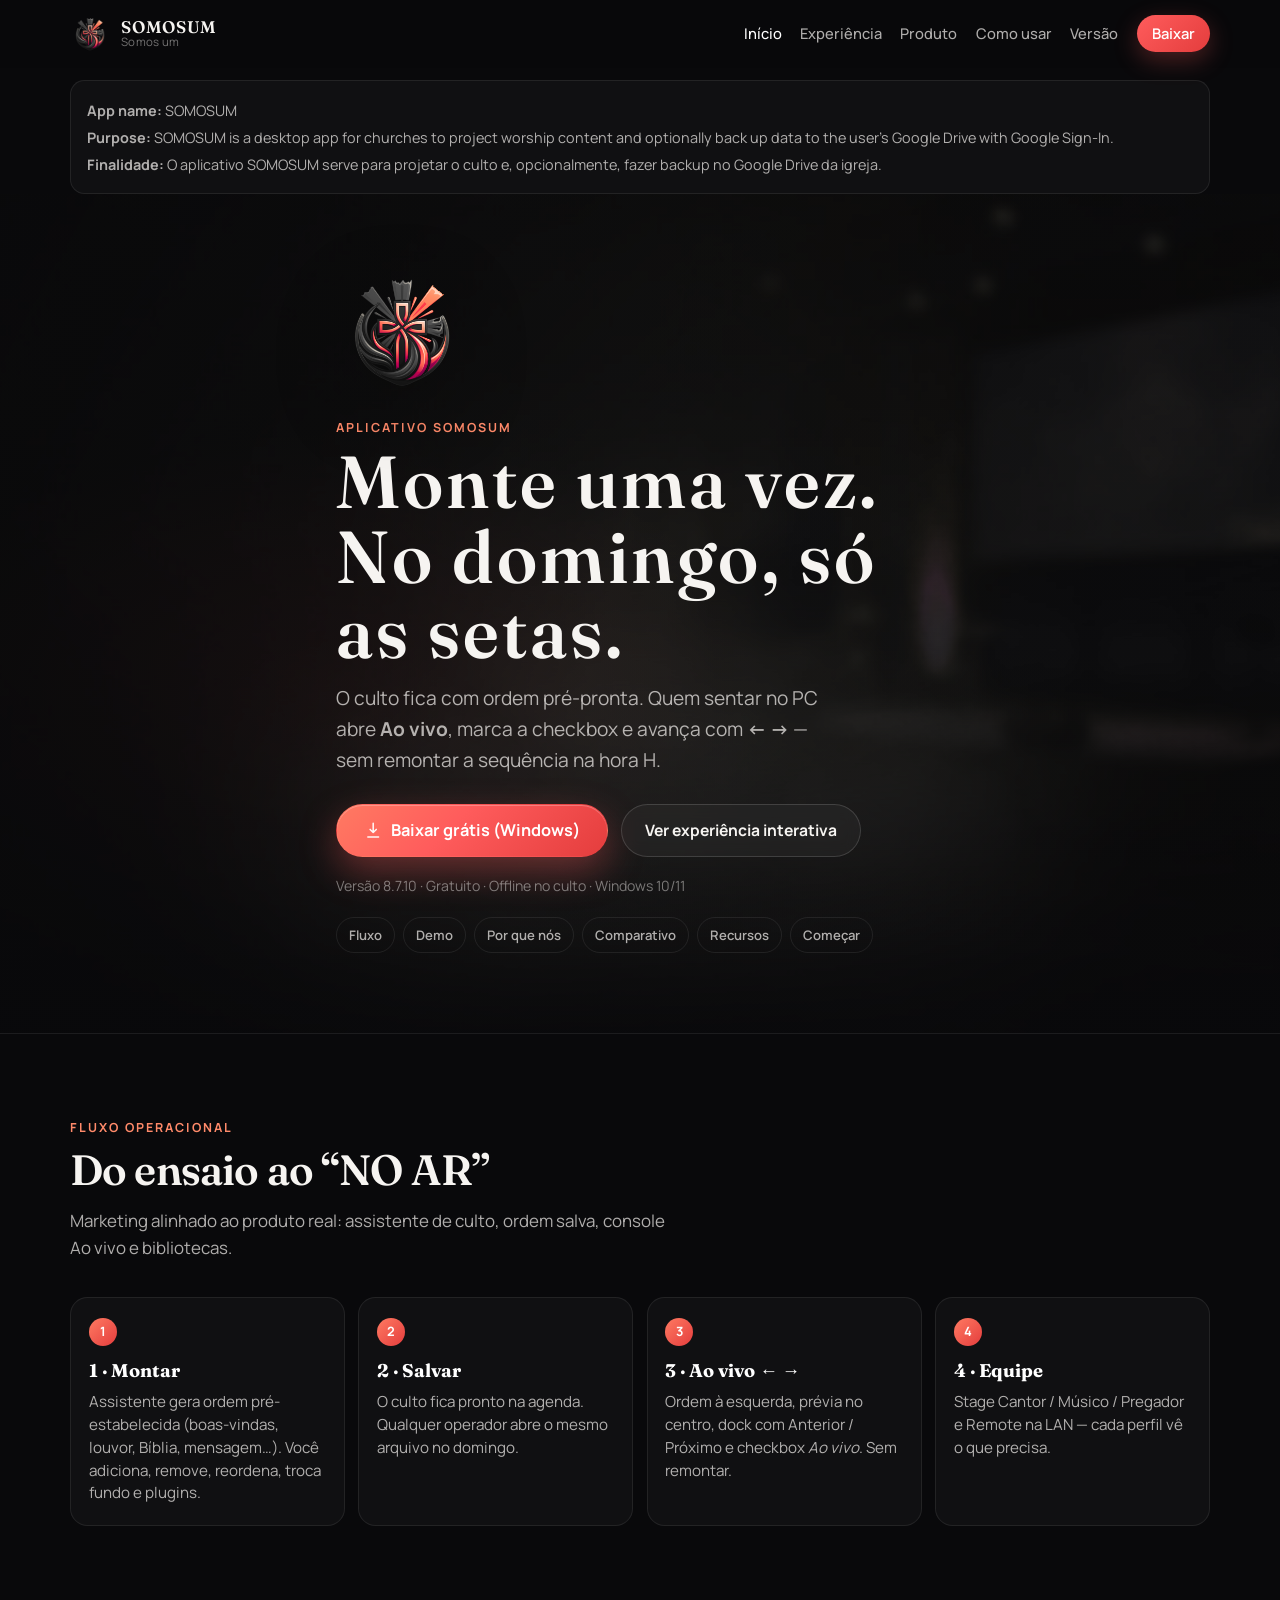
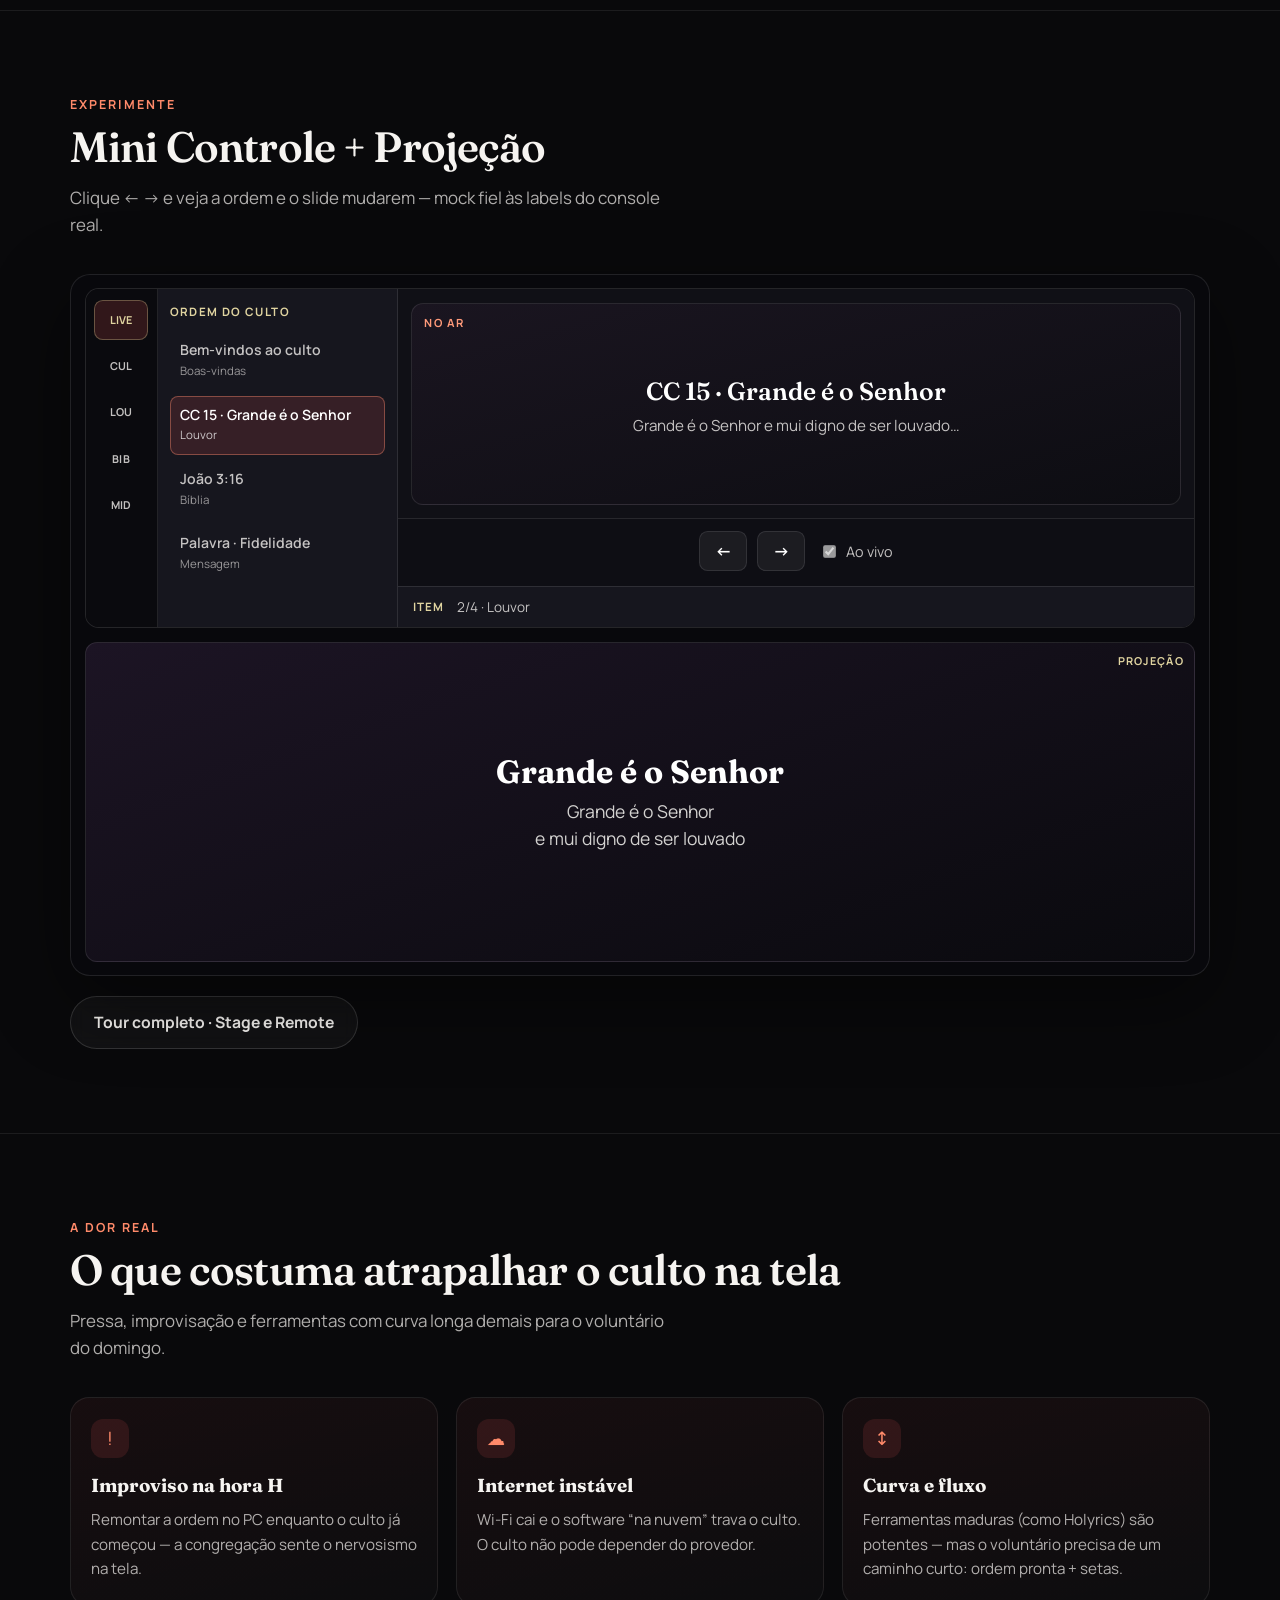
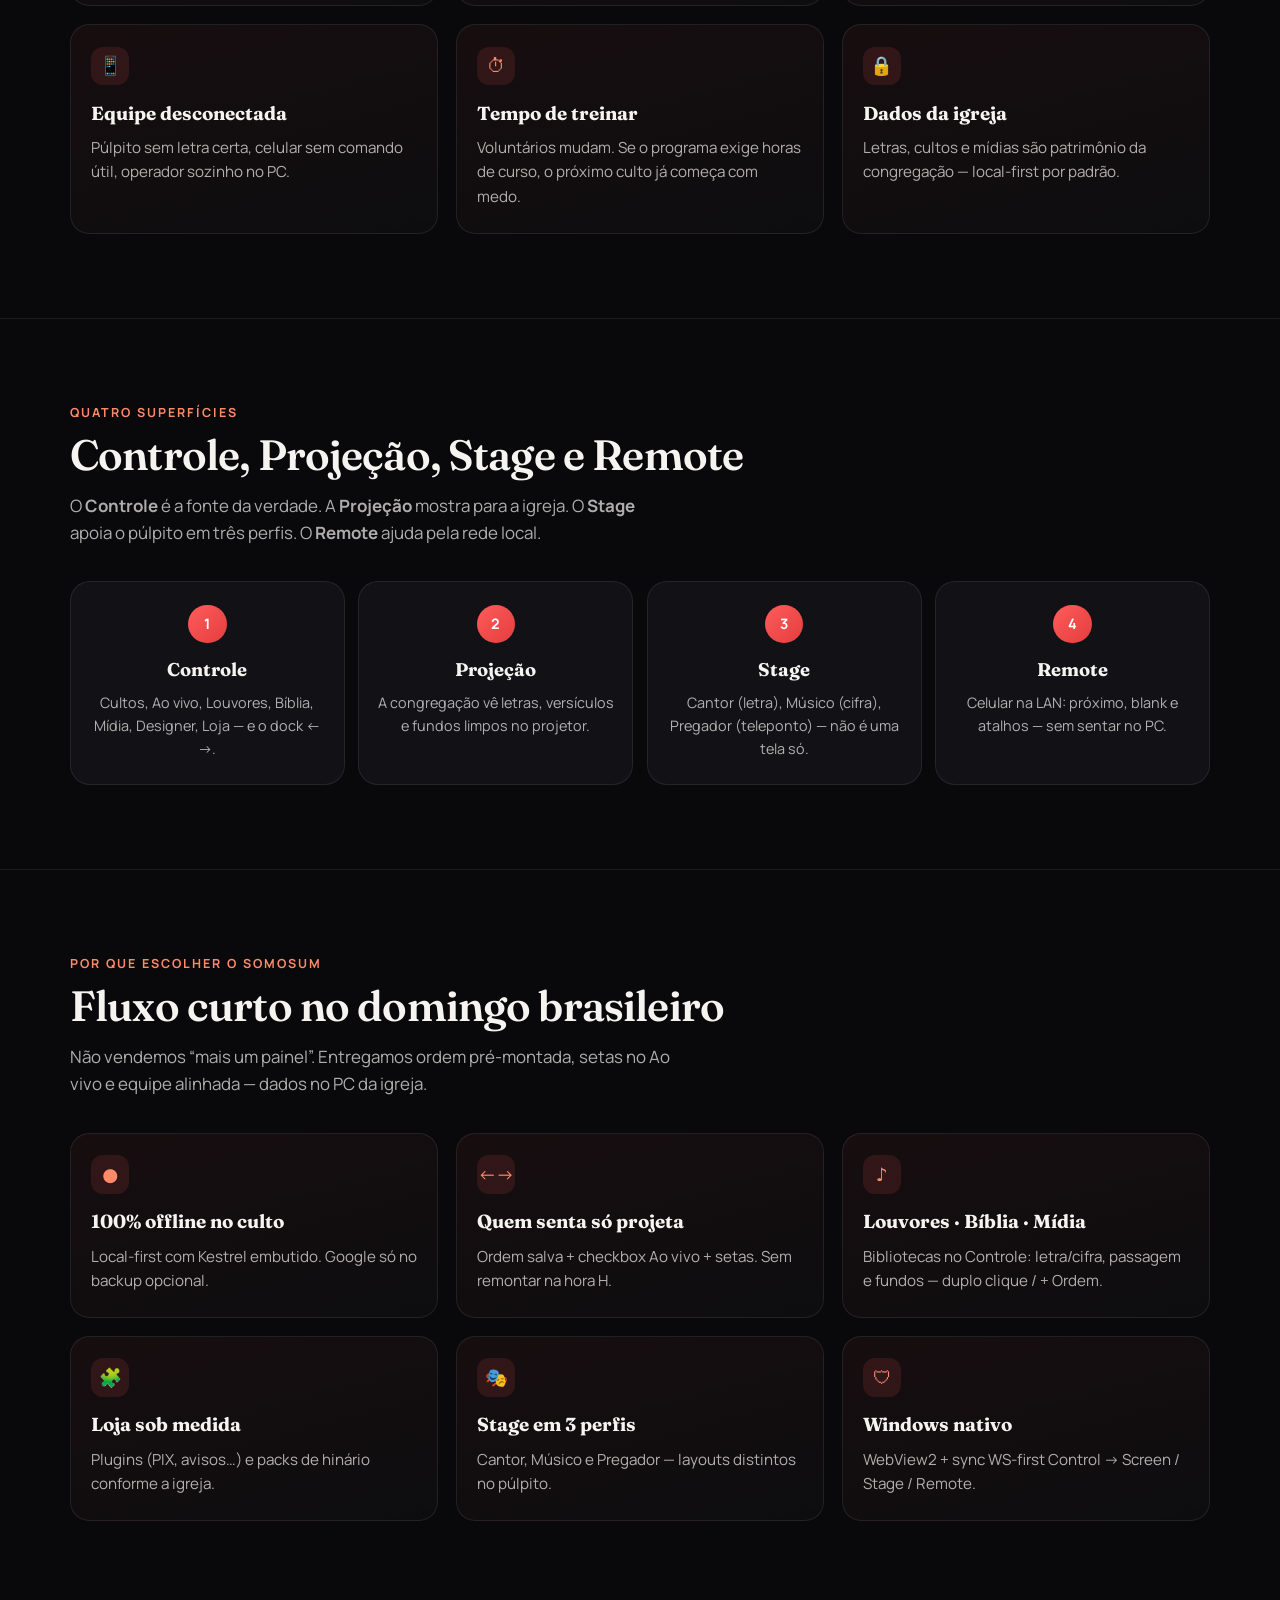
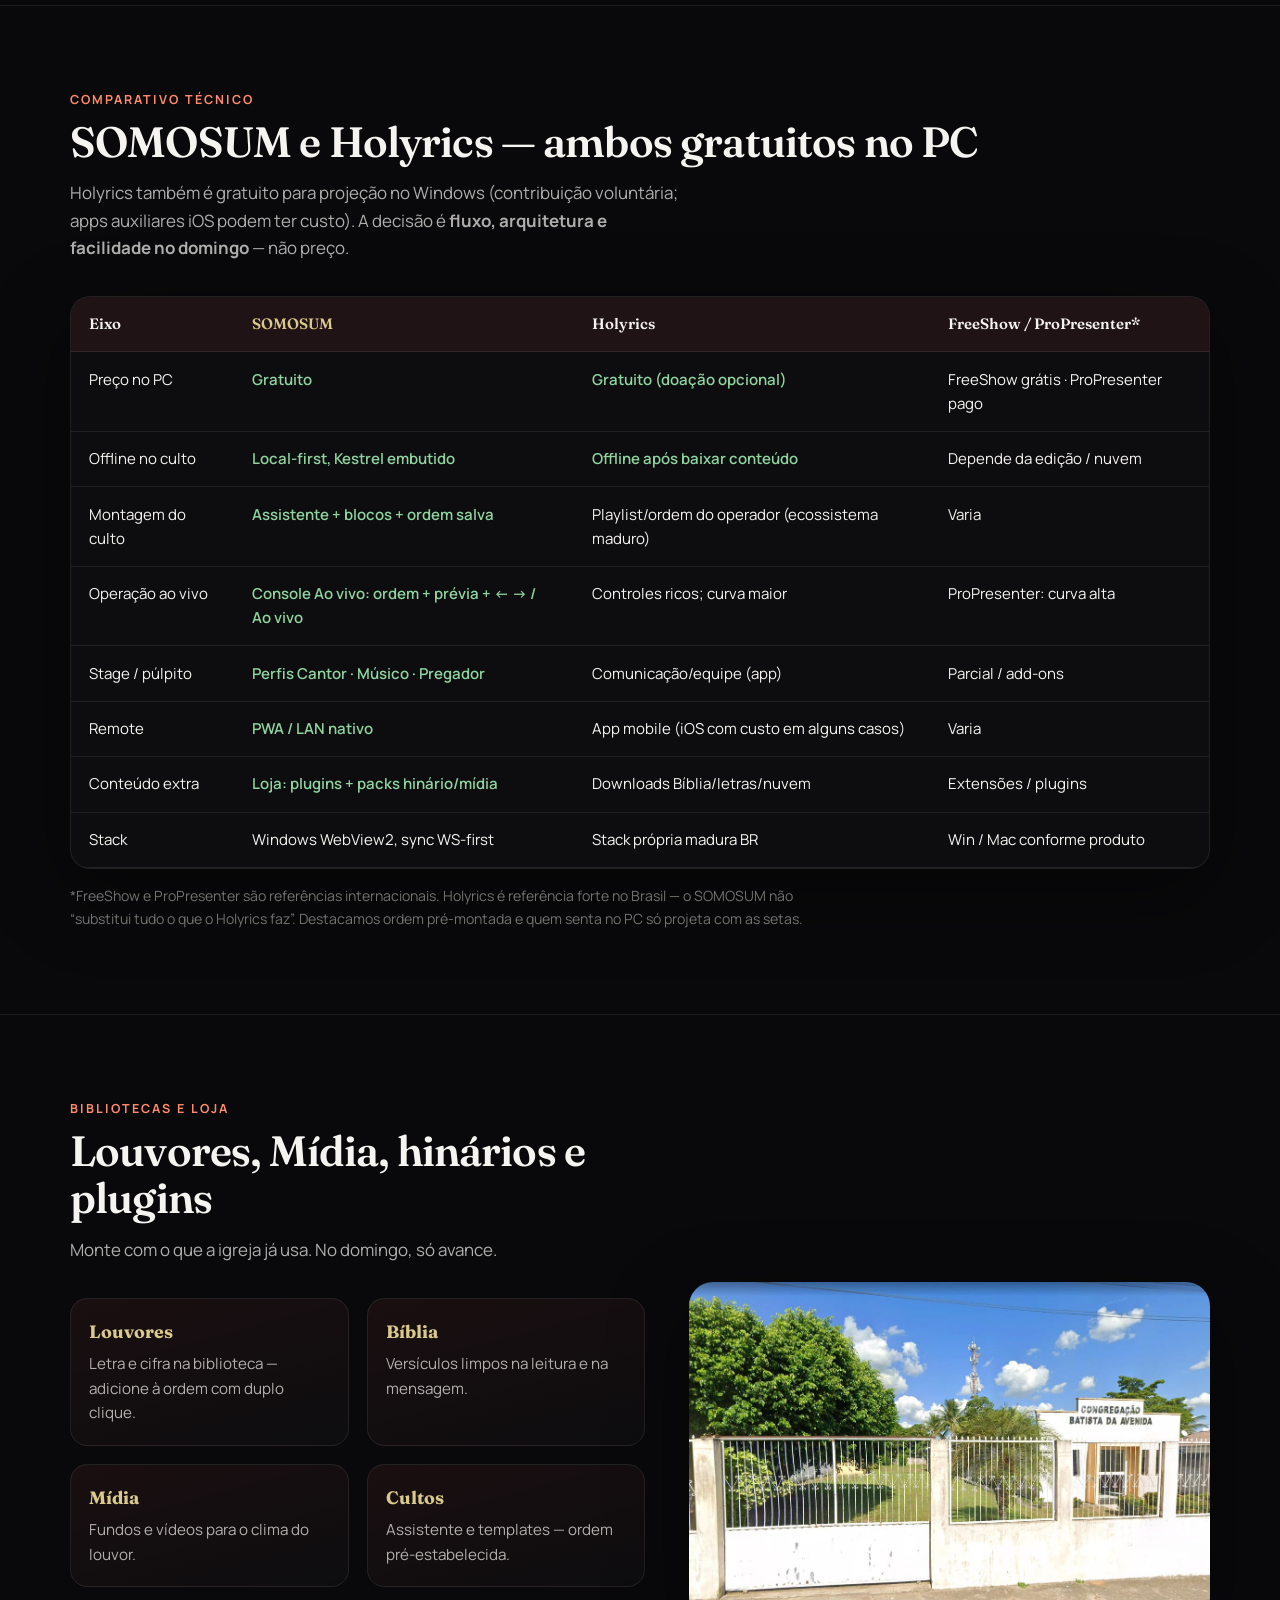
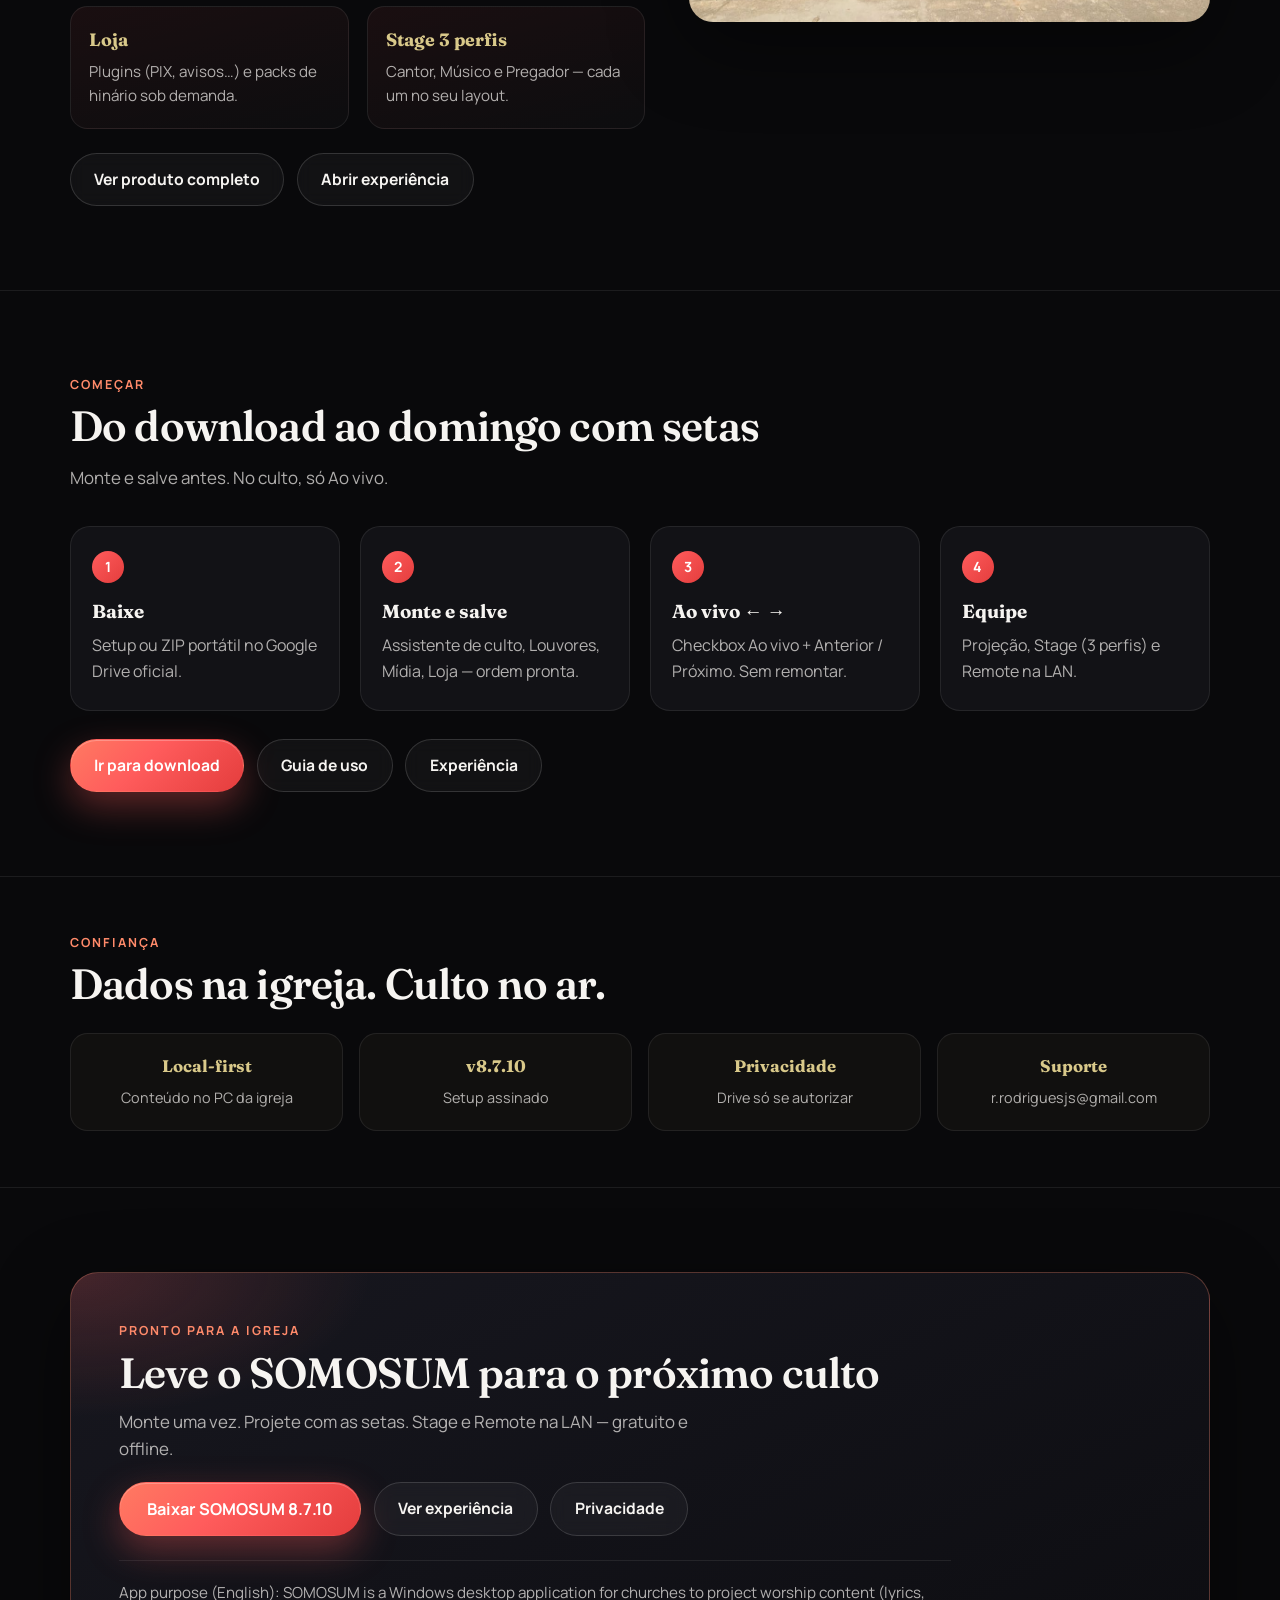
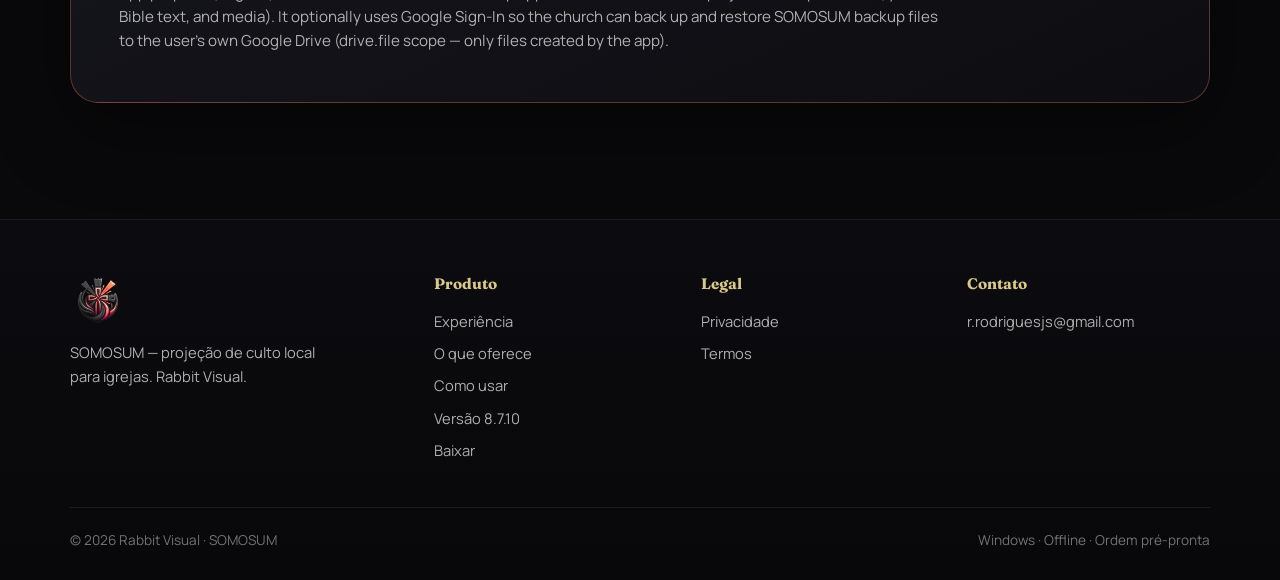
==== index.html @ 3957f5a3 "Corrige demos ilegíveis: layout empilhado e header menos transparente. Controle e Projeção deixam de" ====
<!DOCTYPE html>
<html lang="pt-BR">
<head>
  <meta charset="utf-8">
  <meta name="viewport" content="width=device-width, initial-scale=1">
  <title>SOMOSUM — monte uma vez, projete com as setas</title>
  <meta name="description" content="SOMOSUM: ordem do culto pré-pronta, Ao vivo com ← →, Louvores, Mídia, Loja e Stage Cantor/Músico/Pregador. Gratuito e offline no Windows — comparação justa com Holyrics.">
  <meta name="keywords" content="SOMOSUM, projeção culto, Holyrics, letras igreja, Bíblia projetor, software igreja Windows, Remote culto, Stage púlpito, ordem do culto">
  <meta name="author" content="Rabbit Visual · Reinan Rodrigues">
  <meta name="robots" content="index, follow">
  <meta name="google-site-verification" content="nLejR0vznH-2jq-zF15tfKEdONbFsd5ylkOThsWnRHE">
  <meta name="theme-color" content="#09090b">
  <meta name="application-name" content="SOMOSUM">
  <meta property="og:type" content="website">
  <meta property="og:site_name" content="SOMOSUM">
  <meta property="og:locale" content="pt_BR">
  <meta property="og:title" content="SOMOSUM — monte uma vez, projete com as setas">
  <meta property="og:description" content="Ordem pré-pronta. No domingo, quem sentar no PC só usa ← →. Stage, Remote e Loja — gratuito e offline.">
  <meta property="og:image" content="https://rabbitvisual.github.io/somosum-site/assets/capa-hero.jpg">
  <meta property="og:image:alt" content="SOMOSUM — projeção para cultos">
  <meta property="og:url" content="https://rabbitvisual.github.io/somosum-site/">
  <meta name="twitter:card" content="summary_large_image">
  <meta name="twitter:title" content="SOMOSUM — monte uma vez, projete com as setas">
  <meta name="twitter:description" content="Aplicativo Windows gratuito para igrejas. Ordem salva, Ao vivo com setas, Stage e Remote.">
  <meta name="twitter:image" content="https://rabbitvisual.github.io/somosum-site/assets/capa-hero.jpg">
  <link rel="canonical" href="https://rabbitvisual.github.io/somosum-site/">
  <link rel="icon" href="assets/favicon-64.png" type="image/png" sizes="64x64">
  <link rel="icon" href="assets/SOMOSUM.png" type="image/png">
  <link rel="apple-touch-icon" href="assets/apple-touch-icon.png">
  <link rel="preconnect" href="https://fonts.googleapis.com">
  <link rel="preconnect" href="https://fonts.gstatic.com" crossorigin>
  <link href="https://fonts.googleapis.com/css2?family=Fraunces:opsz,wght@9..144,500;9..144,600&family=Manrope:wght@400;500;600;700&display=swap" rel="stylesheet">
  <link rel="stylesheet" href="assets/site.css">
  <link rel="stylesheet" href="assets/demo.css">
  <script type="application/ld+json">
  {
    "@context": "https://schema.org",
    "@graph": [
      {
        "@type": "Organization",
        "name": "Rabbit Visual",
        "email": "r.rodriguesjs@gmail.com",
        "url": "https://rabbitvisual.github.io/somosum-site/",
        "logo": "https://rabbitvisual.github.io/somosum-site/assets/SOMOSUM.png"
      },
      {
        "@type": "SoftwareApplication",
        "name": "SOMOSUM",
        "applicationCategory": "MultimediaApplication",
        "operatingSystem": "Windows 10, Windows 11",
        "softwareVersion": "8.7.10",
        "offers": {
          "@type": "Offer",
          "price": "0",
          "priceCurrency": "BRL"
        },
        "description": "Aplicativo desktop local para igrejas: ordem de culto pré-pronta, Ao vivo com setas, Stage Cantor/Músico/Pregador e Remote na LAN.",
        "url": "https://rabbitvisual.github.io/somosum-site/",
        "downloadUrl": "https://drive.google.com/file/d/1PQbhJiMR1xn0FpYrkh28dzPiR6v2TEzd/view?usp=sharing",
        "image": "https://rabbitvisual.github.io/somosum-site/assets/SOMOSUM.png",
        "author": { "@type": "Person", "name": "Reinan Rodrigues" }
      }
    ]
  }
  </script>
</head>
<body>
  <header class="site-header">
    <div class="wrap">
      <a class="brand" href="index.html" aria-current="page">
        <img src="assets/logo-nav.png" width="40" height="40" alt="SOMOSUM">
        <span class="brand-text">
          <strong>SOMOSUM</strong>
          <small>Somos um</small>
        </span>
      </a>
      <button class="nav-toggle" type="button" aria-label="Abrir menu" aria-expanded="false">
        <span></span><span></span><span></span>
      </button>
      <nav class="nav" aria-label="Principal">
        <a href="index.html" aria-current="page">Início</a>
        <a href="experiencia.html">Experiência</a>
        <a href="produto.html">Produto</a>
        <a href="como-usar.html">Como usar</a>
        <a href="versao.html">Versão</a>
        <a href="download.html" class="nav-cta">Baixar</a>
      </nav>
    </div>
  </header>

  <main>
    <section class="sr-purpose" aria-label="Identidade do aplicativo SOMOSUM">
      <p><strong>App name:</strong> SOMOSUM</p>
      <p><strong>Purpose:</strong> SOMOSUM is a desktop app for churches to project worship content and optionally back up data to the user’s Google Drive with Google Sign-In.</p>
      <p><strong>Finalidade:</strong> O aplicativo SOMOSUM serve para projetar o culto e, opcionalmente, fazer backup no Google Drive da igreja.</p>
    </section>

    <section class="hero" aria-labelledby="hero-title">
      <div class="hero-bg" aria-hidden="true">
        <img src="assets/capa-hero.jpg" alt="" width="1408" height="768" fetchpriority="high">
      </div>
      <div class="wrap hero-inner">
        <img class="hero-logo" src="assets/SOMOSUM.png" width="132" height="132" alt="Logo do aplicativo SOMOSUM">
        <p class="app-name-label">Aplicativo SOMOSUM</p>
        <h1 id="hero-title">Monte uma vez. No domingo, só as setas.</h1>
        <p class="lede">O culto fica com ordem pré-pronta. Quem sentar no PC abre <strong>Ao vivo</strong>, marca a checkbox e avança com <strong>← →</strong> — sem remontar a sequência na hora H.</p>
        <div class="cta-row">
          <a class="btn btn-primary btn-soft" href="download.html">
            <svg class="btn-icon" viewBox="0 0 24 24" fill="none" aria-hidden="true"><path d="M12 3v12m0 0 4-4m-4 4-4-4M5 21h14" stroke="currentColor" stroke-width="2" stroke-linecap="round" stroke-linejoin="round"/></svg>
            Baixar grátis (Windows)
          </a>
          <a class="btn btn-secondary" href="experiencia.html">Ver experiência interativa</a>
        </div>
        <p class="hero-note">Versão 8.7.10 · Gratuito · Offline no culto · Windows 10/11</p>
        <div class="anchor-nav" aria-label="Seções desta página">
          <a href="#fluxo">Fluxo</a>
          <a href="#demo">Demo</a>
          <a href="#porque">Por que nós</a>
          <a href="#comparativo">Comparativo</a>
          <a href="#recursos">Recursos</a>
          <a href="#passos">Começar</a>
        </div>
      </div>
    </section>

    <section class="section" id="fluxo" aria-labelledby="fluxo-title">
      <div class="wrap">
        <p class="kicker reveal">Fluxo operacional</p>
        <h2 id="fluxo-title" class="reveal">Do ensaio ao “NO AR”</h2>
        <p class="lead reveal">Marketing alinhado ao produto real: assistente de culto, ordem salva, console Ao vivo e bibliotecas.</p>
        <div class="flow-ops reveal" style="margin-top:1.5rem">
          <article>
            <h3>1 · Montar</h3>
            <p>Assistente gera ordem pré-estabelecida (boas-vindas, louvor, Bíblia, mensagem…). Você adiciona, remove, reordena, troca fundo e plugins.</p>
          </article>
          <article>
            <h3>2 · Salvar</h3>
            <p>O culto fica pronto na agenda. Qualquer operador abre o mesmo arquivo no domingo.</p>
          </article>
          <article>
            <h3>3 · Ao vivo ← →</h3>
            <p>Ordem à esquerda, prévia no centro, dock com Anterior / Próximo e checkbox <em>Ao vivo</em>. Sem remontar.</p>
          </article>
          <article>
            <h3>4 · Equipe</h3>
            <p>Stage Cantor / Músico / Pregador e Remote na LAN — cada perfil vê o que precisa.</p>
          </article>
        </div>
      </div>
    </section>

    <section class="section" id="demo" aria-labelledby="demo-title">
      <div class="wrap">
        <p class="kicker reveal">Experimente</p>
        <h2 id="demo-title" class="reveal">Mini Controle + Projeção</h2>
        <p class="lead reveal">Clique ← → e veja a ordem e o slide mudarem — mock fiel às labels do console real.</p>
        <div class="demo-shell demo-dual reveal" data-demo-root style="margin-top:1.25rem">
          <div class="demo-control">
            <aside class="demo-side" aria-hidden="true">
              <span class="is-on">LIVE</span>
              <span>CUL</span>
              <span>LOU</span>
              <span>BIB</span>
              <span>MID</span>
            </aside>
            <div class="demo-order">
              <h4>Ordem do culto</h4>
              <div data-demo-order></div>
            </div>
            <div class="demo-center">
              <div class="demo-preview">
                <span class="on-air">NO AR</span>
                <h3 data-demo-preview-title></h3>
                <p data-demo-preview-body></p>
              </div>
              <div class="demo-dock">
                <button type="button" data-demo-prev title="Anterior">←</button>
                <button type="button" data-demo-next title="Próximo">→</button>
                <label><input type="checkbox" checked disabled> Ao vivo</label>
              </div>
              <div class="demo-meta-bar">
                <strong>Item</strong>
                <span data-demo-meta></span>
              </div>
            </div>
          </div>
          <div class="demo-screen" aria-label="Projeção">
            <span class="label">Projeção</span>
            <h3 data-demo-screen-title></h3>
            <p data-demo-screen-body></p>
          </div>
        </div>
        <div class="cta-row" style="margin-top:1.25rem">
          <a class="btn btn-secondary" href="experiencia.html">Tour completo · Stage e Remote</a>
        </div>
      </div>
    </section>

    <section class="section" id="dor" aria-labelledby="dor-title">
      <div class="wrap">
        <p class="kicker reveal">A dor real</p>
        <h2 id="dor-title" class="reveal">O que costuma atrapalhar o culto na tela</h2>
        <p class="lead reveal">Pressa, improvisação e ferramentas com curva longa demais para o voluntário do domingo.</p>
        <ul class="pain-grid">
          <li class="pain-card reveal">
            <span class="ico" aria-hidden="true">!</span>
            <h3>Improviso na hora H</h3>
            <p>Remontar a ordem no PC enquanto o culto já começou — a congregação sente o nervosismo na tela.</p>
          </li>
          <li class="pain-card reveal">
            <span class="ico" aria-hidden="true">☁</span>
            <h3>Internet instável</h3>
            <p>Wi‑Fi cai e o software “na nuvem” trava o culto. O culto não pode depender do provedor.</p>
          </li>
          <li class="pain-card reveal">
            <span class="ico" aria-hidden="true">↕</span>
            <h3>Curva e fluxo</h3>
            <p>Ferramentas maduras (como Holyrics) são potentes — mas o voluntário precisa de um caminho curto: ordem pronta + setas.</p>
          </li>
          <li class="pain-card reveal">
            <span class="ico" aria-hidden="true">📱</span>
            <h3>Equipe desconectada</h3>
            <p>Púlpito sem letra certa, celular sem comando útil, operador sozinho no PC.</p>
          </li>
          <li class="pain-card reveal">
            <span class="ico" aria-hidden="true">⏱</span>
            <h3>Tempo de treinar</h3>
            <p>Voluntários mudam. Se o programa exige horas de curso, o próximo culto já começa com medo.</p>
          </li>
          <li class="pain-card reveal">
            <span class="ico" aria-hidden="true">🔒</span>
            <h3>Dados da igreja</h3>
            <p>Letras, cultos e mídias são patrimônio da congregação — local-first por padrão.</p>
          </li>
        </ul>
      </div>
    </section>

    <section class="section" id="solucao" aria-labelledby="solucao-title">
      <div class="wrap">
        <p class="kicker reveal">Quatro superfícies</p>
        <h2 id="solucao-title" class="reveal">Controle, Projeção, Stage e Remote</h2>
        <p class="lead reveal">O <strong>Controle</strong> é a fonte da verdade. A <strong>Projeção</strong> mostra para a igreja. O <strong>Stage</strong> apoia o púlpito em três perfis. O <strong>Remote</strong> ajuda pela rede local.</p>
        <div class="flow">
          <article class="flow-card reveal">
            <span class="mark">1</span>
            <h3>Controle</h3>
            <p>Cultos, Ao vivo, Louvores, Bíblia, Mídia, Designer, Loja — e o dock ← →.</p>
          </article>
          <article class="flow-card reveal">
            <span class="mark">2</span>
            <h3>Projeção</h3>
            <p>A congregação vê letras, versículos e fundos limpos no projetor.</p>
          </article>
          <article class="flow-card reveal">
            <span class="mark">3</span>
            <h3>Stage</h3>
            <p>Cantor (letra), Músico (cifra), Pregador (teleponto) — não é uma tela só.</p>
          </article>
          <article class="flow-card reveal">
            <span class="mark">4</span>
            <h3>Remote</h3>
            <p>Celular na LAN: próximo, blank e atalhos — sem sentar no PC.</p>
          </article>
        </div>
      </div>
    </section>

    <section class="section" id="porque" aria-labelledby="porque-title">
      <div class="wrap">
        <p class="kicker reveal">Por que escolher o SOMOSUM</p>
        <h2 id="porque-title" class="reveal">Fluxo curto no domingo brasileiro</h2>
        <p class="lead reveal">Não vendemos “mais um painel”. Entregamos ordem pré-montada, setas no Ao vivo e equipe alinhada — dados no PC da igreja.</p>
        <ul class="why-grid">
          <li class="why-card reveal">
            <span class="ico" aria-hidden="true">●</span>
            <h3>100% offline no culto</h3>
            <p>Local-first com Kestrel embutido. Google só no backup opcional.</p>
          </li>
          <li class="why-card reveal">
            <span class="ico" aria-hidden="true">←→</span>
            <h3>Quem senta só projeta</h3>
            <p>Ordem salva + checkbox Ao vivo + setas. Sem remontar na hora H.</p>
          </li>
          <li class="why-card reveal">
            <span class="ico" aria-hidden="true">♪</span>
            <h3>Louvores · Bíblia · Mídia</h3>
            <p>Bibliotecas no Controle: letra/cifra, passagem e fundos — duplo clique / + Ordem.</p>
          </li>
          <li class="why-card reveal">
            <span class="ico" aria-hidden="true">🧩</span>
            <h3>Loja sob medida</h3>
            <p>Plugins (PIX, avisos…) e packs de hinário conforme a igreja.</p>
          </li>
          <li class="why-card reveal">
            <span class="ico" aria-hidden="true">🎭</span>
            <h3>Stage em 3 perfis</h3>
            <p>Cantor, Músico e Pregador — layouts distintos no púlpito.</p>
          </li>
          <li class="why-card reveal">
            <span class="ico" aria-hidden="true">🛡</span>
            <h3>Windows nativo</h3>
            <p>WebView2 + sync WS-first Control → Screen / Stage / Remote.</p>
          </li>
        </ul>
      </div>
    </section>

    <section class="section" id="comparativo" aria-labelledby="comp-title">
      <div class="wrap">
        <p class="kicker reveal">Comparativo técnico</p>
        <h2 id="comp-title" class="reveal">SOMOSUM e Holyrics — ambos gratuitos no PC</h2>
        <p class="lead reveal">Holyrics também é gratuito para projeção no Windows (contribuição voluntária; apps auxiliares iOS podem ter custo). A decisão é <strong>fluxo, arquitetura e facilidade no domingo</strong> — não preço.</p>
        <div class="compare-wrap reveal">
          <table class="compare-table">
            <thead>
              <tr>
                <th>Eixo</th>
                <th class="col-us">SOMOSUM</th>
                <th>Holyrics</th>
                <th>FreeShow / ProPresenter*</th>
              </tr>
            </thead>
            <tbody>
              <tr>
                <td>Preço no PC</td>
                <td class="yes">Gratuito</td>
                <td class="yes">Gratuito (doação opcional)</td>
                <td>FreeShow grátis · ProPresenter pago</td>
              </tr>
              <tr>
                <td>Offline no culto</td>
                <td class="yes">Local-first, Kestrel embutido</td>
                <td class="yes">Offline após baixar conteúdo</td>
                <td>Depende da edição / nuvem</td>
              </tr>
              <tr>
                <td>Montagem do culto</td>
                <td class="yes">Assistente + blocos + ordem salva</td>
                <td>Playlist/ordem do operador (ecossistema maduro)</td>
                <td>Varia</td>
              </tr>
              <tr>
                <td>Operação ao vivo</td>
                <td class="yes">Console Ao vivo: ordem + prévia + ← → / Ao vivo</td>
                <td>Controles ricos; curva maior</td>
                <td>ProPresenter: curva alta</td>
              </tr>
              <tr>
                <td>Stage / púlpito</td>
                <td class="yes">Perfis Cantor · Músico · Pregador</td>
                <td>Comunicação/equipe (app)</td>
                <td>Parcial / add-ons</td>
              </tr>
              <tr>
                <td>Remote</td>
                <td class="yes">PWA / LAN nativo</td>
                <td>App mobile (iOS com custo em alguns casos)</td>
                <td>Varia</td>
              </tr>
              <tr>
                <td>Conteúdo extra</td>
                <td class="yes">Loja: plugins + packs hinário/mídia</td>
                <td>Downloads Bíblia/letras/nuvem</td>
                <td>Extensões / plugins</td>
              </tr>
              <tr>
                <td>Stack</td>
                <td>Windows WebView2, sync WS-first</td>
                <td>Stack própria madura BR</td>
                <td>Win / Mac conforme produto</td>
              </tr>
            </tbody>
          </table>
        </div>
        <p class="compare-note reveal">*FreeShow e ProPresenter são referências internacionais. Holyrics é referência forte no Brasil — o SOMOSUM não “substitui tudo o que o Holyrics faz”. Destacamos ordem pré-montada e quem senta no PC só projeta com as setas.</p>
      </div>
    </section>

    <section class="section" id="recursos" aria-labelledby="rec-title">
      <div class="wrap">
        <div class="split">
          <div>
            <p class="kicker reveal">Bibliotecas e Loja</p>
            <h2 id="rec-title" class="reveal">Louvores, Mídia, hinários e plugins</h2>
            <p class="lead reveal">Monte com o que a igreja já usa. No domingo, só avance.</p>
            <ul class="offer-grid">
              <li class="reveal"><strong>Louvores</strong><p>Letra e cifra na biblioteca — adicione à ordem com duplo clique.</p></li>
              <li class="reveal"><strong>Bíblia</strong><p>Versículos limpos na leitura e na mensagem.</p></li>
              <li class="reveal"><strong>Mídia</strong><p>Fundos e vídeos para o clima do louvor.</p></li>
              <li class="reveal"><strong>Cultos</strong><p>Assistente e templates — ordem pré-estabelecida.</p></li>
              <li class="reveal"><strong>Loja</strong><p>Plugins (PIX, avisos…) e packs de hinário sob demanda.</p></li>
              <li class="reveal"><strong>Stage 3 perfis</strong><p>Cantor, Músico e Pregador — cada um no seu layout.</p></li>
            </ul>
            <div class="cta-row" style="margin-top:1.5rem">
              <a class="btn btn-secondary" href="produto.html">Ver produto completo</a>
              <a class="btn btn-secondary" href="experiencia.html">Abrir experiência</a>
            </div>
          </div>
          <div class="split-media reveal">
            <img src="assets/ambiente-igreja.jpg" width="900" height="600" alt="Ambiente de culto com projeção" loading="lazy">
          </div>
        </div>
      </div>
    </section>

    <section class="section" id="passos" aria-labelledby="passos-title">
      <div class="wrap">
        <p class="kicker reveal">Começar</p>
        <h2 id="passos-title" class="reveal">Do download ao domingo com setas</h2>
        <p class="lead reveal">Monte e salve antes. No culto, só Ao vivo.</p>
        <div class="steps steps-4">
          <article class="step reveal">
            <h3>Baixe</h3>
            <p>Setup ou ZIP portátil no Google Drive oficial.</p>
          </article>
          <article class="step reveal">
            <h3>Monte e salve</h3>
            <p>Assistente de culto, Louvores, Mídia, Loja — ordem pronta.</p>
          </article>
          <article class="step reveal">
            <h3>Ao vivo ← →</h3>
            <p>Checkbox Ao vivo + Anterior / Próximo. Sem remontar.</p>
          </article>
          <article class="step reveal">
            <h3>Equipe</h3>
            <p>Projeção, Stage (3 perfis) e Remote na LAN.</p>
          </article>
        </div>
        <div class="cta-row" style="margin-top:1.75rem">
          <a class="btn btn-primary" href="download.html">Ir para download</a>
          <a class="btn btn-secondary" href="como-usar.html">Guia de uso</a>
          <a class="btn btn-secondary" href="experiencia.html">Experiência</a>
        </div>
      </div>
    </section>

    <section class="section section-tight" aria-labelledby="trust-title">
      <div class="wrap">
        <p class="kicker reveal">Confiança</p>
        <h2 id="trust-title" class="reveal">Dados na igreja. Culto no ar.</h2>
        <div class="trust-bar" style="margin-top:1.5rem">
          <div class="trust-item reveal"><strong>Local-first</strong><span>Conteúdo no PC da igreja</span></div>
          <div class="trust-item reveal"><strong>v8.7.10</strong><span>Setup assinado</span></div>
          <div class="trust-item reveal"><strong>Privacidade</strong><span>Drive só se autorizar</span></div>
          <div class="trust-item reveal"><strong>Suporte</strong><span>r.rodriguesjs@gmail.com</span></div>
        </div>
      </div>
    </section>

    <section class="section" id="finalidade" aria-labelledby="cta-title">
      <div class="wrap">
        <div class="cta-band reveal">
          <p class="kicker">Pronto para a igreja</p>
          <h2 id="cta-title">Leve o SOMOSUM para o próximo culto</h2>
          <p class="lead" style="margin-bottom:1.25rem">Monte uma vez. Projete com as setas. Stage e Remote na LAN — gratuito e offline.</p>
          <div class="cta-row">
            <a class="btn btn-primary btn-soft" href="download.html">Baixar SOMOSUM 8.7.10</a>
            <a class="btn btn-secondary" href="experiencia.html">Ver experiência</a>
            <a class="btn btn-secondary" href="privacidade.html">Privacidade</a>
          </div>
          <p class="purpose-en">App purpose (English): SOMOSUM is a Windows desktop application for churches to project worship content (lyrics, Bible text, and media). It optionally uses Google Sign-In so the church can back up and restore SOMOSUM backup files to the user’s own Google Drive (drive.file scope — only files created by the app).</p>
        </div>
      </div>
    </section>
  </main>

  <footer class="site-footer">
    <div class="wrap">
      <div class="footer-grid">
        <div class="footer-brand">
          <img src="assets/logo-nav.png" width="56" height="56" alt="SOMOSUM">
          <p>SOMOSUM — projeção de culto local para igrejas. Rabbit Visual.</p>
        </div>
        <div class="footer-col">
          <h3>Produto</h3>
          <a href="experiencia.html">Experiência</a>
          <a href="produto.html">O que oferece</a>
          <a href="como-usar.html">Como usar</a>
          <a href="versao.html">Versão 8.7.10</a>
          <a href="download.html">Baixar</a>
        </div>
        <div class="footer-col">
          <h3>Legal</h3>
          <a href="privacidade.html">Privacidade</a>
          <a href="termos.html">Termos</a>
        </div>
        <div class="footer-col">
          <h3>Contato</h3>
          <a href="mailto:r.rodriguesjs@gmail.com">r.rodriguesjs@gmail.com</a>
        </div>
      </div>
      <div class="footer-bottom">
        <span>© 2026 Rabbit Visual · SOMOSUM</span>
        <span>Windows · Offline · Ordem pré-pronta</span>
      </div>
    </div>
  </footer>
  <script src="assets/site.js" defer></script>
  <script src="assets/demo.js" defer></script>
</body>
</html>
---- assets/site.css ----
:root {
  --bg: #09090b;
  --bg-elev: #121216;
  --bg-soft: #1a1a20;
  --paper: #f6f4f1;
  --muted: rgba(246, 244, 241, 0.7);
  --faint: rgba(246, 244, 241, 0.45);
  --coral: #ff5c5c;
  --coral-2: #ff8a6a;
  --coral-deep: #e43d3d;
  --gold: #d9c98a;
  --line: rgba(255, 255, 255, 0.08);
  --line-strong: rgba(255, 140, 110, 0.35);
  --shadow: 0 24px 80px rgba(0, 0, 0, 0.45);
  --font-display: "Fraunces", Georgia, serif;
  --font-body: "Manrope", system-ui, sans-serif;
  --max: 1140px;
  --header-h: 4.25rem;
  --ease: cubic-bezier(0.22, 1, 0.36, 1);
}

*,
*::before,
*::after {
  box-sizing: border-box;
}

html {
  scroll-behavior: smooth;
}

body {
  margin: 0;
  min-height: 100vh;
  color: var(--paper);
  font-family: var(--font-body);
  background:
    radial-gradient(900px 500px at 8% -5%, rgba(255, 92, 92, 0.14), transparent 55%),
    radial-gradient(700px 420px at 92% 8%, rgba(217, 201, 138, 0.08), transparent 50%),
    var(--bg);
  line-height: 1.6;
  -webkit-font-smoothing: antialiased;
}

img {
  max-width: 100%;
  height: auto;
  display: block;
}

a {
  color: var(--coral-2);
  text-underline-offset: 0.18em;
}

a:hover {
  color: #fff;
}

.wrap {
  width: min(var(--max), calc(100% - 2rem));
  margin-inline: auto;
}

/* —— Header —— */
.site-header {
  position: sticky;
  top: 0;
  z-index: 50;
  height: var(--header-h);
  display: flex;
  align-items: center;
  border-bottom: 1px solid transparent;
  background: rgba(9, 9, 11, 0.92);
  backdrop-filter: blur(12px) saturate(1.1);
  transition: border-color 0.3s var(--ease), background 0.3s var(--ease);
}

.site-header.is-scrolled {
  border-bottom-color: var(--line);
  background: rgba(9, 9, 11, 0.97);
}

.site-header .wrap {
  display: flex;
  align-items: center;
  justify-content: space-between;
  gap: 1rem;
  width: min(var(--max), calc(100% - 2rem));
}

.brand {
  display: inline-flex;
  align-items: center;
  gap: 0.7rem;
  text-decoration: none;
  color: inherit;
}

.brand img {
  width: 40px;
  height: 40px;
  object-fit: contain;
  background: transparent !important;
}

.brand-text {
  display: flex;
  flex-direction: column;
  line-height: 1.1;
}

.brand-text strong {
  font-family: var(--font-display);
  font-size: 1.05rem;
  font-weight: 600;
  letter-spacing: 0.04em;
}

.brand-text small {
  color: var(--faint);
  font-size: 0.72rem;
  letter-spacing: 0.02em;
}

.nav {
  display: flex;
  align-items: center;
  gap: 0.15rem 1.15rem;
}

.nav a {
  color: var(--muted);
  text-decoration: none;
  font-size: 0.92rem;
  font-weight: 500;
  transition: color 0.2s ease;
}

.nav a:hover,
.nav a[aria-current="page"] {
  color: #fff;
}

.nav-cta {
  display: inline-flex !important;
  align-items: center;
  min-height: 2.35rem;
  padding: 0 0.95rem;
  border-radius: 999px;
  background: linear-gradient(135deg, var(--coral), var(--coral-deep));
  color: #fff !important;
  font-weight: 600 !important;
  box-shadow: 0 8px 24px rgba(255, 92, 92, 0.28);
}

.nav-cta:hover {
  filter: brightness(1.06);
}

.nav-toggle {
  display: none;
  width: 2.5rem;
  height: 2.5rem;
  border: 1px solid var(--line);
  border-radius: 0.7rem;
  background: rgba(255, 255, 255, 0.03);
  color: var(--paper);
  cursor: pointer;
}

.nav-toggle span {
  display: block;
  width: 1.1rem;
  height: 2px;
  margin: 0.28rem auto;
  background: currentColor;
  border-radius: 2px;
}

/* —— Buttons —— */
.btn {
  display: inline-flex;
  align-items: center;
  justify-content: center;
  gap: 0.5rem;
  min-height: 3.1rem;
  padding: 0.8rem 1.45rem;
  border-radius: 999px;
  border: 1px solid transparent;
  font: inherit;
  font-weight: 700;
  font-size: 0.98rem;
  text-decoration: none;
  cursor: pointer;
  transition: transform 0.25s var(--ease), box-shadow 0.25s var(--ease), background 0.25s ease, border-color 0.25s ease;
}

.btn:hover {
  transform: translateY(-2px);
}

.btn-primary {
  background: linear-gradient(135deg, #ff7a62 0%, var(--coral) 42%, var(--coral-deep) 100%);
  color: #fff;
  box-shadow:
    0 14px 36px rgba(255, 92, 92, 0.35),
    inset 0 1px 0 rgba(255, 255, 255, 0.25);
}

.btn-primary:hover {
  color: #fff;
  box-shadow:
    0 18px 44px rgba(255, 92, 92, 0.42),
    inset 0 1px 0 rgba(255, 255, 255, 0.28);
}

.btn-secondary {
  background: rgba(255, 255, 255, 0.04);
  border-color: rgba(255, 255, 255, 0.14);
  color: var(--paper);
  backdrop-filter: blur(8px);
}

.btn-secondary:hover {
  border-color: var(--line-strong);
  color: #fff;
}

.btn-soft {
  min-height: 3.35rem;
  padding-inline: 1.7rem;
  font-size: 1.02rem;
}

.btn-icon {
  width: 1.15rem;
  height: 1.15rem;
  opacity: 0.95;
}

/* —— Hero —— */
.hero {
  position: relative;
  min-height: calc(100vh - var(--header-h));
  min-height: calc(100dvh - var(--header-h));
  display: grid;
  align-items: center;
  overflow: hidden;
  isolation: isolate;
}

.hero-bg {
  position: absolute;
  inset: 0;
  z-index: 0;
}

.hero-bg img {
  width: 100%;
  height: 100%;
  object-fit: cover;
  object-position: center 35%;
  transform: scale(1.06);
  animation: kenburns 22s var(--ease) infinite alternate;
}

.hero-bg::after {
  content: "";
  position: absolute;
  inset: 0;
  background:
    linear-gradient(105deg, rgba(9, 9, 11, 0.88) 0%, rgba(9, 9, 11, 0.55) 48%, rgba(9, 9, 11, 0.72) 100%),
    linear-gradient(180deg, rgba(9, 9, 11, 0.35) 0%, rgba(9, 9, 11, 0.15) 40%, rgba(9, 9, 11, 0.92) 100%),
    radial-gradient(ellipse 50% 45% at 25% 60%, rgba(255, 92, 92, 0.18), transparent 70%);
}

.hero-inner {
  position: relative;
  z-index: 1;
  padding: 4.5rem 0 5rem;
  max-width: 38rem;
}

.hero-logo {
  width: min(132px, 32vw);
  height: auto;
  margin-bottom: 1.25rem;
  background: transparent !important;
  filter: drop-shadow(0 18px 40px rgba(0, 0, 0, 0.35));
  animation: floaty 6s ease-in-out infinite;
}

/* Visível o bastante para o Google ler nome + finalidade; discreto no layout */
.sr-purpose {
  width: min(var(--max), calc(100% - 2rem));
  margin: 0.75rem auto 0;
  padding: 0.85rem 1rem;
  border: 1px solid var(--line);
  border-radius: 0.9rem;
  background: rgba(255, 255, 255, 0.03);
  color: var(--muted);
  font-size: 0.9rem;
}

.sr-purpose p {
  margin: 0.25rem 0;
}

.app-name-label {
  margin: 0 0 0.35rem;
  color: var(--coral-2);
  font-size: 0.78rem;
  font-weight: 700;
  letter-spacing: 0.16em;
  text-transform: uppercase;
}

.hero h1 {
  margin: 0 0 0.9rem;
  font-family: var(--font-display);
  font-size: clamp(2.8rem, 8vw, 4.6rem);
  font-weight: 600;
  letter-spacing: 0.04em;
  line-height: 1.02;
}

.purpose-panel {
  padding: clamp(1.5rem, 3.5vw, 2.4rem);
  border-radius: 1.5rem;
  border: 1px solid rgba(255, 140, 110, 0.3);
  background:
    radial-gradient(500px 240px at 0% 0%, rgba(255, 92, 92, 0.16), transparent 60%),
    linear-gradient(160deg, #15151c, #0e0e12);
  box-shadow: var(--shadow);
}

.purpose-panel .lead {
  max-width: 52rem;
}

.purpose-en {
  margin: 1.5rem 0 0;
  padding-top: 1.25rem;
  border-top: 1px solid var(--line);
  color: var(--muted);
  font-size: 0.95rem;
  max-width: 52rem;
}

.hero .lede {
  margin: 0 0 1.75rem;
  color: var(--muted);
  font-size: clamp(1.05rem, 2.2vw, 1.2rem);
  max-width: 32rem;
}

.cta-row {
  display: flex;
  flex-wrap: wrap;
  gap: 0.8rem;
}

.hero-note {
  margin: 1.1rem 0 0;
  color: var(--faint);
  font-size: 0.88rem;
}

/* —— Sections —— */
.section {
  padding: 5.25rem 0;
  border-top: 1px solid var(--line);
}

.kicker {
  margin: 0 0 0.55rem;
  color: var(--coral-2);
  font-size: 0.78rem;
  font-weight: 700;
  letter-spacing: 0.16em;
  text-transform: uppercase;
}

.section h2 {
  margin: 0 0 0.8rem;
  font-family: var(--font-display);
  font-size: clamp(1.9rem, 3.6vw, 2.65rem);
  font-weight: 600;
  letter-spacing: -0.02em;
  line-height: 1.12;
}

.lead {
  margin: 0 0 2.2rem;
  color: var(--muted);
  max-width: 38rem;
  font-size: 1.06rem;
}

.split {
  display: grid;
  grid-template-columns: 1.05fr 0.95fr;
  gap: 2.75rem;
  align-items: center;
}

.split-media {
  position: relative;
  border-radius: 1.5rem;
  overflow: hidden;
  min-height: 300px;
  box-shadow: var(--shadow);
}

.split-media img {
  width: 100%;
  height: 100%;
  min-height: 340px;
  object-fit: cover;
}

.offer-grid {
  list-style: none;
  margin: 0;
  padding: 0;
  display: grid;
  grid-template-columns: repeat(2, minmax(0, 1fr));
  gap: 1.15rem;
}

.offer-grid li {
  padding: 1.2rem 1.15rem;
  border-radius: 1.1rem;
  border: 1px solid var(--line);
  background: linear-gradient(165deg, rgba(255, 92, 92, 0.07), rgba(255, 255, 255, 0.02));
  transition: border-color 0.25s ease, transform 0.25s var(--ease);
}

.offer-grid li:hover {
  border-color: var(--line-strong);
  transform: translateY(-3px);
}

.offer-grid strong {
  display: block;
  margin-bottom: 0.35rem;
  font-family: var(--font-display);
  font-size: 1.12rem;
  color: var(--gold);
}

.offer-grid p {
  margin: 0;
  color: var(--muted);
  font-size: 0.95rem;
}

.roles {
  display: grid;
  grid-template-columns: repeat(4, minmax(0, 1fr));
  gap: 1rem;
}

.role {
  padding: 1.35rem 1.2rem 1.5rem;
  border-radius: 1.2rem;
  border: 1px solid var(--line);
  background: rgba(255, 255, 255, 0.02);
  transition: transform 0.25s var(--ease), border-color 0.25s ease, background 0.25s ease;
}

.role:hover {
  transform: translateY(-4px);
  border-color: var(--line-strong);
  background: rgba(255, 92, 92, 0.06);
}

.role .mark {
  display: inline-flex;
  align-items: center;
  justify-content: center;
  width: 2.2rem;
  height: 2.2rem;
  margin-bottom: 0.9rem;
  border-radius: 0.7rem;
  background: rgba(255, 92, 92, 0.12);
  color: var(--coral-2);
  font-family: var(--font-display);
  font-weight: 700;
  font-size: 0.9rem;
}

.role h3 {
  margin: 0 0 0.4rem;
  font-family: var(--font-display);
  font-size: 1.2rem;
}

.role p {
  margin: 0;
  color: var(--muted);
  font-size: 0.94rem;
}

.steps {
  display: grid;
  grid-template-columns: repeat(3, minmax(0, 1fr));
  gap: 1.25rem;
  counter-reset: step;
}

.steps.steps-4 {
  grid-template-columns: repeat(4, minmax(0, 1fr));
}

.step {
  position: relative;
  padding: 1.5rem 1.3rem 1.6rem;
  border-radius: 1.25rem;
  background: var(--bg-elev);
  border: 1px solid var(--line);
}

.step::before {
  counter-increment: step;
  content: counter(step);
  display: inline-flex;
  align-items: center;
  justify-content: center;
  width: 2rem;
  height: 2rem;
  margin-bottom: 0.85rem;
  border-radius: 999px;
  background: linear-gradient(135deg, var(--coral), var(--coral-deep));
  color: #fff;
  font-weight: 700;
  font-size: 0.88rem;
}

.step h3 {
  margin: 0 0 0.4rem;
  font-family: var(--font-display);
  font-size: 1.18rem;
}

.step p {
  margin: 0;
  color: var(--muted);
}

/* Download panel */
.download-panel {
  position: relative;
  overflow: hidden;
  border-radius: 1.75rem;
  padding: clamp(1.75rem, 4vw, 2.75rem);
  border: 1px solid rgba(255, 140, 110, 0.28);
  background:
    radial-gradient(600px 280px at 10% 0%, rgba(255, 92, 92, 0.22), transparent 60%),
    radial-gradient(500px 260px at 100% 100%, rgba(217, 201, 138, 0.12), transparent 55%),
    linear-gradient(155deg, #15151c 0%, #0e0e12 100%);
  box-shadow: var(--shadow);
}

.download-panel::before {
  content: "";
  position: absolute;
  inset: -40% auto auto 55%;
  width: 320px;
  height: 320px;
  border-radius: 50%;
  background: radial-gradient(circle, rgba(255, 92, 92, 0.25), transparent 70%);
  filter: blur(8px);
  animation: glowOrb 7s ease-in-out infinite alternate;
  pointer-events: none;
}

.download-grid {
  position: relative;
  z-index: 1;
  display: grid;
  grid-template-columns: auto 1fr;
  gap: 1.5rem 2rem;
  align-items: center;
}

.download-logo {
  width: min(150px, 34vw);
  background: transparent !important;
  filter: drop-shadow(0 16px 40px rgba(255, 92, 92, 0.28));
}

.download-panel h2 {
  margin: 0 0 0.55rem;
}

.download-panel .lead {
  margin-bottom: 1.35rem;
}

.download-meta {
  display: flex;
  flex-wrap: wrap;
  gap: 0.55rem;
  margin-top: 1.15rem;
}

.chip {
  display: inline-flex;
  align-items: center;
  min-height: 1.85rem;
  padding: 0.2rem 0.7rem;
  border-radius: 999px;
  border: 1px solid var(--line);
  background: rgba(255, 255, 255, 0.03);
  color: var(--muted);
  font-size: 0.8rem;
}

.page-hero {
  padding: 3.5rem 0 2rem;
  border-bottom: 1px solid var(--line);
  background:
    radial-gradient(ellipse 55% 80% at 15% 0%, rgba(255, 92, 92, 0.14), transparent 60%),
    linear-gradient(180deg, #101014 0%, transparent 100%);
}

.page-hero h1 {
  margin: 0.35rem 0 0.65rem;
  font-family: var(--font-display);
  font-size: clamp(2.1rem, 4vw, 3rem);
  font-weight: 600;
}

.page-hero p {
  margin: 0;
  color: var(--muted);
  max-width: 40rem;
  font-size: 1.05rem;
}

.legal {
  padding: 2rem 0 4.5rem;
}

.legal article {
  max-width: 46rem;
}

.legal h2 {
  margin: 2rem 0 0.6rem;
  font-family: var(--font-display);
  font-size: 1.3rem;
  color: var(--coral-2);
}

.legal p,
.legal li {
  color: var(--muted);
}

.legal code {
  color: var(--gold);
  font-size: 0.86em;
}

/* —— Footer —— */
.site-footer {
  margin-top: 2rem;
  border-top: 1px solid var(--line);
  background: linear-gradient(180deg, #0c0c10 0%, #08080a 100%);
  padding: 3.25rem 0 1.75rem;
}

.footer-grid {
  display: grid;
  grid-template-columns: 1.4fr 1fr 1fr 1fr;
  gap: 2rem 1.5rem;
  padding-bottom: 2.25rem;
  border-bottom: 1px solid var(--line);
}

.footer-brand {
  display: flex;
  flex-direction: column;
  gap: 0.85rem;
  max-width: 16rem;
}

.footer-brand img {
  width: 56px;
  height: 56px;
  object-fit: contain;
  background: transparent !important;
}

.footer-brand p {
  margin: 0;
  color: var(--muted);
  font-size: 0.92rem;
}

.footer-col h3 {
  margin: 0 0 0.85rem;
  font-family: var(--font-display);
  font-size: 0.95rem;
  color: var(--gold);
}

.footer-col a {
  display: block;
  width: fit-content;
  margin-bottom: 0.55rem;
  color: var(--muted);
  text-decoration: none;
  font-size: 0.92rem;
}

.footer-col a:hover {
  color: #fff;
}

.footer-bottom {
  display: flex;
  flex-wrap: wrap;
  gap: 0.75rem 1.25rem;
  justify-content: space-between;
  align-items: center;
  padding-top: 1.35rem;
  color: var(--faint);
  font-size: 0.85rem;
}

/* Reveal */
.reveal {
  opacity: 0;
  transform: translateY(22px);
  transition: opacity 0.7s var(--ease), transform 0.7s var(--ease);
}

.reveal.is-in {
  opacity: 1;
  transform: none;
}

@keyframes kenburns {
  from {
    transform: scale(1.06) translate3d(0, 0, 0);
  }
  to {
    transform: scale(1.12) translate3d(-1.5%, 1%, 0);
  }
}

@keyframes floaty {
  0%,
  100% {
    transform: translateY(0);
  }
  50% {
    transform: translateY(-8px);
  }
}

@keyframes glowOrb {
  from {
    transform: translate(0, 0);
    opacity: 0.7;
  }
  to {
    transform: translate(-30px, 20px);
    opacity: 1;
  }
}

@media (max-width: 960px) {
  .split,
  .download-grid,
  .footer-grid {
    grid-template-columns: 1fr;
  }

  .roles,
  .steps,
  .steps.steps-4,
  .offer-grid {
    grid-template-columns: 1fr;
  }

  .nav {
    display: none;
  }

  body.nav-open .nav {
    display: flex;
    position: absolute;
    top: var(--header-h);
    left: 0;
    right: 0;
    flex-direction: column;
    align-items: stretch;
    gap: 0;
    padding: 0.75rem 1rem 1rem;
    background: rgba(9, 9, 11, 0.96);
    border-bottom: 1px solid var(--line);
  }

  body.nav-open .nav a {
    padding: 0.85rem 0.5rem;
    border-bottom: 1px solid var(--line);
  }

  body.nav-open .nav-cta {
    margin-top: 0.5rem;
    justify-content: center;
  }

  .nav-toggle {
    display: inline-flex;
    flex-direction: column;
    align-items: center;
    justify-content: center;
  }

  .roles {
    grid-template-columns: 1fr 1fr;
  }
}

@media (max-width: 560px) {
  .roles {
    grid-template-columns: 1fr;
  }

  .brand-text small {
    display: none;
  }
}

/* —— Pain / Why / Flow / Compare —— */
.pain-grid,
.why-grid,
.feature-grid {
  list-style: none;
  margin: 0;
  padding: 0;
  display: grid;
  grid-template-columns: repeat(3, minmax(0, 1fr));
  gap: 1.1rem;
}

.pain-card,
.why-card,
.feature-card {
  padding: 1.35rem 1.25rem 1.5rem;
  border-radius: 1.2rem;
  border: 1px solid var(--line);
  background: linear-gradient(165deg, rgba(255, 92, 92, 0.06), rgba(255, 255, 255, 0.02));
  transition: transform 0.3s var(--ease), border-color 0.25s ease, box-shadow 0.3s ease;
}

.pain-card:hover,
.why-card:hover,
.feature-card:hover {
  transform: translateY(-4px);
  border-color: var(--line-strong);
  box-shadow: 0 18px 40px rgba(0, 0, 0, 0.28);
}

.pain-card .ico,
.why-card .ico,
.feature-card .ico {
  display: inline-flex;
  align-items: center;
  justify-content: center;
  width: 2.4rem;
  height: 2.4rem;
  margin-bottom: 0.85rem;
  border-radius: 0.75rem;
  background: rgba(255, 92, 92, 0.12);
  color: var(--coral-2);
  font-size: 1.15rem;
}

.pain-card h3,
.why-card h3,
.feature-card h3 {
  margin: 0 0 0.45rem;
  font-family: var(--font-display);
  font-size: 1.18rem;
}

.pain-card p,
.why-card p,
.feature-card p {
  margin: 0;
  color: var(--muted);
  font-size: 0.95rem;
}

.flow {
  display: grid;
  grid-template-columns: repeat(4, minmax(0, 1fr));
  gap: 0.85rem;
  position: relative;
}

.flow-card {
  position: relative;
  padding: 1.4rem 1.15rem 1.5rem;
  border-radius: 1.25rem;
  border: 1px solid var(--line);
  background: var(--bg-elev);
  text-align: center;
}

.flow-card .mark {
  display: inline-flex;
  align-items: center;
  justify-content: center;
  width: 2.4rem;
  height: 2.4rem;
  margin-bottom: 0.75rem;
  border-radius: 999px;
  background: linear-gradient(135deg, var(--coral), var(--coral-deep));
  color: #fff;
  font-weight: 700;
  font-size: 0.9rem;
}

.flow-card h3 {
  margin: 0 0 0.4rem;
  font-family: var(--font-display);
  font-size: 1.15rem;
}

.flow-card p {
  margin: 0;
  color: var(--muted);
  font-size: 0.9rem;
}

.flow-card .arrow {
  display: none;
}

.compare-wrap {
  overflow-x: auto;
  border-radius: 1.25rem;
  border: 1px solid var(--line);
  background: rgba(255, 255, 255, 0.02);
  box-shadow: var(--shadow);
}

.compare-table {
  width: 100%;
  min-width: 640px;
  border-collapse: collapse;
  font-size: 0.94rem;
}

.compare-table th,
.compare-table td {
  padding: 0.95rem 1.1rem;
  text-align: left;
  border-bottom: 1px solid var(--line);
  vertical-align: top;
}

.compare-table thead th {
  background: rgba(255, 92, 92, 0.08);
  font-family: var(--font-display);
  font-weight: 600;
  color: var(--paper);
  white-space: nowrap;
}

.compare-table thead th.col-us {
  color: var(--gold);
}

.compare-table tbody tr.is-hot,
.compare-table tbody tr:hover {
  background: rgba(255, 92, 92, 0.05);
}

.compare-table td.yes {
  color: #8fd4a0;
  font-weight: 600;
}

.compare-table td.no {
  color: var(--faint);
}

.compare-note {
  margin: 1rem 0 0;
  color: var(--faint);
  font-size: 0.88rem;
  max-width: 48rem;
}

.trust-bar {
  display: grid;
  grid-template-columns: repeat(4, minmax(0, 1fr));
  gap: 1rem;
}

.trust-item {
  padding: 1.2rem;
  border-radius: 1.1rem;
  border: 1px solid var(--line);
  background: rgba(217, 201, 138, 0.04);
  text-align: center;
}

.trust-item strong {
  display: block;
  margin-bottom: 0.35rem;
  font-family: var(--font-display);
  color: var(--gold);
  font-size: 1.05rem;
}

.trust-item span {
  color: var(--muted);
  font-size: 0.9rem;
}

.req-list {
  list-style: none;
  margin: 0;
  padding: 0;
  display: grid;
  gap: 0.75rem;
}

.req-list li {
  display: flex;
  gap: 0.85rem;
  align-items: flex-start;
  padding: 1rem 1.1rem;
  border-radius: 1rem;
  border: 1px solid var(--line);
  background: rgba(255, 255, 255, 0.02);
}

.req-list .tick {
  flex: 0 0 auto;
  width: 1.6rem;
  height: 1.6rem;
  border-radius: 999px;
  display: inline-flex;
  align-items: center;
  justify-content: center;
  background: rgba(143, 212, 160, 0.15);
  color: #8fd4a0;
  font-weight: 700;
  font-size: 0.85rem;
}

.req-list strong {
  display: block;
  margin-bottom: 0.15rem;
}

.req-list span {
  color: var(--muted);
  font-size: 0.92rem;
}

.download-cards {
  display: grid;
  grid-template-columns: 1fr 1fr;
  gap: 1.25rem;
  margin-top: 1.5rem;
}

.dl-card {
  padding: 1.5rem 1.35rem;
  border-radius: 1.35rem;
  border: 1px solid var(--line);
  background: linear-gradient(160deg, #16161d, #0f0f14);
}

.dl-card.is-primary {
  border-color: rgba(255, 140, 110, 0.4);
  box-shadow: 0 16px 48px rgba(255, 92, 92, 0.18);
}

.dl-card h3 {
  margin: 0 0 0.4rem;
  font-family: var(--font-display);
  font-size: 1.35rem;
}

.dl-card .meta {
  margin: 0 0 1.1rem;
  color: var(--muted);
  font-size: 0.92rem;
}

.version-list {
  list-style: none;
  margin: 0;
  padding: 0;
  display: grid;
  gap: 0.85rem;
}

.version-list li {
  padding: 1.15rem 1.2rem;
  border-radius: 1rem;
  border: 1px solid var(--line);
  background: rgba(255, 255, 255, 0.02);
}

.version-list strong {
  display: block;
  margin-bottom: 0.3rem;
  font-family: var(--font-display);
  color: var(--gold);
}

.version-list p {
  margin: 0;
  color: var(--muted);
}

.cta-band {
  position: relative;
  overflow: hidden;
  border-radius: 1.75rem;
  padding: clamp(2rem, 5vw, 3rem);
  border: 1px solid rgba(255, 140, 110, 0.3);
  background:
    radial-gradient(500px 240px at 0% 0%, rgba(255, 92, 92, 0.2), transparent 60%),
    linear-gradient(155deg, #17171f, #0d0d11);
  box-shadow: var(--shadow);
}

.cta-band h2 {
  margin: 0 0 0.65rem;
}

.anchor-nav {
  display: flex;
  flex-wrap: wrap;
  gap: 0.5rem;
  margin: 1.25rem 0 0;
}

.anchor-nav a {
  display: inline-flex;
  padding: 0.4rem 0.75rem;
  border-radius: 999px;
  border: 1px solid var(--line);
  color: var(--muted);
  text-decoration: none;
  font-size: 0.82rem;
  font-weight: 600;
}

.anchor-nav a:hover {
  color: #fff;
  border-color: var(--line-strong);
}

.section-tight {
  padding-top: 3.5rem;
  padding-bottom: 3.5rem;
}

@media (max-width: 960px) {
  .pain-grid,
  .why-grid,
  .feature-grid,
  .flow,
  .trust-bar,
  .download-cards {
    grid-template-columns: 1fr;
  }

  .pain-grid,
  .why-grid,
  .feature-grid {
    grid-template-columns: 1fr 1fr;
  }
}

@media (max-width: 560px) {
  .pain-grid,
  .why-grid,
  .feature-grid,
  .trust-bar {
    grid-template-columns: 1fr;
  }
}

@media (prefers-reduced-motion: reduce) {
  *,
  *::before,
  *::after {
    animation: none !important;
    transition: none !important;
  }

  .reveal {
    opacity: 1;
    transform: none;
  }
}
---- assets/demo.css ----
/* Demo UI — mockups legíveis (Controle / Projeção / Stage / Remote) */
.demo-shell {
  --demo-bg: #0c0c10;
  --demo-panel: #16161e;
  --demo-line: rgba(255, 255, 255, 0.1);
  --demo-gold: #e0d4a0;
  --demo-muted: rgba(246, 244, 241, 0.78);
  --demo-coral: #ff6b5c;
  --demo-text: #f6f4f1;
  border-radius: 1.25rem;
  border: 1px solid var(--demo-line);
  background: var(--demo-bg);
  overflow: hidden;
  box-shadow: 0 24px 80px rgba(0, 0, 0, 0.45);
  font-family: "Manrope", system-ui, sans-serif;
  font-size: 0.95rem;
  color: var(--demo-text);
  isolation: isolate;
  position: relative;
  z-index: 1;
}

.demo-tabs {
  display: flex;
  flex-wrap: wrap;
  gap: 0.5rem;
  margin-bottom: 1.25rem;
}

.demo-tab {
  appearance: none;
  border: 1px solid var(--line, rgba(255, 255, 255, 0.1));
  background: rgba(255, 255, 255, 0.04);
  color: var(--muted, rgba(246, 244, 241, 0.75));
  border-radius: 999px;
  padding: 0.5rem 1rem;
  font: inherit;
  font-weight: 600;
  font-size: 0.9rem;
  cursor: pointer;
  transition: border-color 0.2s, color 0.2s, background 0.2s;
}

.demo-tab:hover {
  color: #fff;
  border-color: rgba(255, 140, 110, 0.4);
}

.demo-tab.is-active {
  background: linear-gradient(135deg, #ff7a62, #e43d3d);
  border-color: transparent;
  color: #fff;
}

.demo-panel {
  display: none;
}

.demo-panel.is-active {
  display: block;
}

.demo-caption {
  margin: 1.1rem 0 0;
  color: var(--muted, rgba(246, 244, 241, 0.75));
  font-size: 1rem;
  line-height: 1.55;
  max-width: 46rem;
}

/* Dual: Controle em cima, Projeção embaixo (legível em qualquer largura) */
.demo-dual {
  display: grid;
  grid-template-columns: 1fr;
  gap: 0.85rem;
  padding: 0.85rem;
  background: #08080c;
}

/* Controle: sidebar + ordem + prévia (3 colunas) */
.demo-control {
  display: grid;
  grid-template-columns: 4.5rem minmax(11rem, 15rem) minmax(0, 1fr);
  min-height: 340px;
  border: 1px solid var(--demo-line);
  border-radius: 0.85rem;
  overflow: hidden;
  background: var(--demo-bg);
}

.demo-side {
  background: #0a0a0e;
  border-right: 1px solid var(--demo-line);
  padding: 0.65rem 0.35rem;
  display: flex;
  flex-direction: column;
  gap: 0.35rem;
  align-items: center;
}

.demo-side span {
  width: 100%;
  max-width: 3.4rem;
  min-height: 2.55rem;
  border-radius: 0.55rem;
  display: inline-flex;
  align-items: center;
  justify-content: center;
  font-size: 0.68rem;
  font-weight: 700;
  letter-spacing: 0.02em;
  color: var(--demo-muted);
  border: 1px solid transparent;
  padding: 0.2rem;
  text-align: center;
  line-height: 1.15;
}

.demo-side span.is-on {
  background: rgba(255, 92, 92, 0.16);
  color: var(--demo-gold);
  border-color: rgba(212, 198, 141, 0.35);
}

.demo-order {
  background: var(--demo-panel);
  border-right: 1px solid var(--demo-line);
  padding: 0.85rem 0.75rem;
  overflow: auto;
  min-width: 0;
}

.demo-order h4 {
  margin: 0 0 0.65rem;
  font-size: 0.72rem;
  letter-spacing: 0.12em;
  text-transform: uppercase;
  color: var(--demo-gold);
  font-weight: 700;
}

.demo-order-item {
  display: block;
  width: 100%;
  text-align: left;
  padding: 0.55rem 0.6rem;
  border-radius: 0.5rem;
  margin-bottom: 0.35rem;
  border: 1px solid transparent;
  background: transparent;
  color: var(--demo-muted);
  cursor: pointer;
  font: inherit;
}

.demo-order-item strong {
  display: block;
  font-size: 0.88rem;
  font-weight: 600;
  color: inherit;
  line-height: 1.3;
  word-break: break-word;
}

.demo-order-item small {
  display: block;
  margin-top: 0.15rem;
  font-size: 0.72rem;
  opacity: 0.75;
}

.demo-order-item.is-active {
  background: rgba(255, 92, 92, 0.14);
  border-color: rgba(255, 140, 110, 0.4);
  color: #fff;
}

.demo-order-item:hover {
  border-color: rgba(255, 255, 255, 0.12);
  color: #fff;
}

.demo-center {
  display: flex;
  flex-direction: column;
  min-width: 0;
  background: #101016;
}

.demo-preview {
  flex: 1;
  margin: 0.85rem;
  border-radius: 0.75rem;
  background: linear-gradient(165deg, #1a1520 0%, #0d0d12 100%);
  border: 1px solid var(--demo-line);
  display: flex;
  flex-direction: column;
  align-items: center;
  justify-content: center;
  text-align: center;
  padding: 1.5rem 1.25rem;
  position: relative;
  min-height: 180px;
}

.demo-preview .on-air {
  position: absolute;
  top: 0.65rem;
  left: 0.75rem;
  font-size: 0.7rem;
  font-weight: 700;
  letter-spacing: 0.14em;
  color: #ff9a7a;
}

.demo-preview h3 {
  margin: 0.4rem 0 0.5rem;
  font-family: "Fraunces", Georgia, serif;
  font-size: clamp(1.15rem, 2.2vw, 1.55rem);
  font-weight: 600;
  color: #fff;
  line-height: 1.25;
  max-width: 100%;
  word-break: break-word;
}

.demo-preview p {
  margin: 0;
  color: var(--demo-muted);
  max-width: 28rem;
  line-height: 1.5;
  font-size: 0.95rem;
}

.demo-dock {
  display: flex;
  align-items: center;
  justify-content: center;
  flex-wrap: wrap;
  gap: 0.65rem;
  padding: 0.75rem 1rem 0.95rem;
  border-top: 1px solid var(--demo-line);
  background: #0e0e14;
}

.demo-dock button {
  appearance: none;
  min-width: 2.75rem;
  min-height: 2.5rem;
  padding: 0 0.9rem;
  border-radius: 0.55rem;
  border: 1px solid var(--demo-line);
  background: rgba(255, 255, 255, 0.06);
  color: #fff;
  font: inherit;
  font-size: 1.05rem;
  font-weight: 700;
  cursor: pointer;
}

.demo-dock button:hover {
  border-color: rgba(255, 140, 110, 0.5);
  background: rgba(255, 140, 110, 0.12);
}

.demo-dock label {
  display: inline-flex;
  align-items: center;
  gap: 0.4rem;
  color: var(--demo-muted);
  font-size: 0.9rem;
  margin-left: 0.25rem;
}

.demo-meta-bar {
  display: flex;
  flex-wrap: wrap;
  align-items: center;
  gap: 0.5rem 0.85rem;
  padding: 0.65rem 0.95rem;
  border-top: 1px solid var(--demo-line);
  background: var(--demo-panel);
  color: var(--demo-muted);
  font-size: 0.85rem;
  line-height: 1.4;
}

.demo-meta-bar strong {
  color: var(--demo-gold);
  font-weight: 700;
  font-size: 0.72rem;
  letter-spacing: 0.08em;
  text-transform: uppercase;
}

.demo-chip-row {
  display: flex;
  flex-wrap: wrap;
  gap: 0.35rem;
}

.demo-chip-row span {
  font-size: 0.75rem;
  padding: 0.25rem 0.55rem;
  border-radius: 999px;
  border: 1px solid var(--demo-line);
  color: var(--demo-muted);
  background: rgba(0, 0, 0, 0.25);
}

/* Projeção — largura total abaixo do controle */
.demo-screen {
  aspect-ratio: 16 / 9;
  max-height: 320px;
  width: 100%;
  border-radius: 0.75rem;
  border: 1px solid var(--demo-line);
  background: linear-gradient(160deg, #1c1424, #0a0a0e);
  display: flex;
  flex-direction: column;
  align-items: center;
  justify-content: center;
  text-align: center;
  padding: 1.5rem 1.25rem;
  position: relative;
}

.demo-screen .label {
  position: absolute;
  top: 0.55rem;
  right: 0.65rem;
  font-size: 0.68rem;
  letter-spacing: 0.12em;
  text-transform: uppercase;
  color: var(--demo-gold);
  font-weight: 700;
}

.demo-screen h3 {
  margin: 0 0 0.45rem;
  font-family: "Fraunces", Georgia, serif;
  font-size: clamp(1.35rem, 3.5vw, 2rem);
  color: #fff;
  line-height: 1.2;
}

.demo-screen p {
  margin: 0;
  color: rgba(246, 244, 241, 0.85);
  font-size: clamp(0.95rem, 2vw, 1.1rem);
  max-width: 36rem;
  line-height: 1.5;
  white-space: pre-line;
}

/* Stage */
.demo-stage-bar {
  display: flex;
  gap: 0.45rem;
  padding: 0.75rem 1rem;
  border-bottom: 1px solid var(--demo-line);
  background: #101016;
  flex-wrap: wrap;
  align-items: center;
}

.demo-stage-bar strong {
  margin-right: auto;
  font-size: 0.85rem;
  color: var(--demo-gold);
}

.demo-stage-bar button {
  appearance: none;
  border: 1px solid var(--demo-line);
  background: transparent;
  color: var(--demo-muted);
  border-radius: 0.5rem;
  padding: 0.45rem 0.8rem;
  font: inherit;
  font-weight: 600;
  font-size: 0.85rem;
  cursor: pointer;
}

.demo-stage-bar button.is-active {
  background: rgba(212, 198, 141, 0.14);
  border-color: rgba(212, 198, 141, 0.45);
  color: var(--demo-gold);
}

.demo-stage-body {
  min-height: 240px;
  padding: 1.5rem 1.75rem;
  display: grid;
  gap: 0.85rem;
  align-content: center;
}

.demo-stage-body[data-layout="singer"] {
  text-align: center;
  background: #121018;
}

.demo-stage-body[data-layout="singer"] .lyrics-line {
  font-family: "Fraunces", Georgia, serif;
  font-size: clamp(1.2rem, 2.5vw, 1.55rem);
  line-height: 1.55;
  color: #fff;
}

.demo-stage-body[data-layout="musician"] {
  grid-template-columns: 1fr 1fr;
  background: #121218;
}

.demo-stage-body[data-layout="musician"] .chord {
  font-family: ui-monospace, monospace;
  color: var(--demo-gold);
  font-size: 0.95rem;
  white-space: pre-wrap;
  line-height: 1.5;
}

.demo-stage-body[data-layout="preacher"] {
  background: #0e1218;
}

.demo-stage-body[data-layout="preacher"] .tele {
  border-left: 3px solid var(--demo-coral);
  padding-left: 1rem;
  color: var(--demo-muted);
  line-height: 1.6;
  font-size: 1rem;
  white-space: pre-line;
}

/* Remote */
.demo-remote {
  max-width: 320px;
  margin: 0 auto;
  padding: 1.25rem;
  background: #121218;
}

.demo-remote-status {
  text-align: center;
  margin-bottom: 1rem;
  color: var(--demo-muted);
  font-size: 0.9rem;
}

.demo-remote-grid {
  display: grid;
  grid-template-columns: 1fr 1fr;
  gap: 0.55rem;
}

.demo-remote-grid button {
  appearance: none;
  min-height: 3.25rem;
  border-radius: 0.75rem;
  border: 1px solid var(--demo-line);
  background: rgba(255, 255, 255, 0.05);
  color: #fff;
  font: inherit;
  font-weight: 700;
  font-size: 0.95rem;
  cursor: pointer;
}

.demo-remote-grid button.primary {
  grid-column: 1 / -1;
  background: linear-gradient(135deg, #ff7a62, #e43d3d);
  border-color: transparent;
}

.demo-remote-grid button.warn {
  grid-column: 1 / -1;
  border-color: rgba(255, 140, 110, 0.4);
  color: #ff8a6a;
}

/* Flow steps */
.flow-ops {
  display: grid;
  grid-template-columns: repeat(4, minmax(0, 1fr));
  gap: 0.85rem;
  counter-reset: ops;
}

.flow-ops article {
  position: relative;
  padding: 1.25rem 1.1rem;
  border-radius: 1.1rem;
  border: 1px solid var(--line, rgba(255, 255, 255, 0.08));
  background: rgba(255, 255, 255, 0.03);
}

.flow-ops article::before {
  counter-increment: ops;
  content: counter(ops);
  display: inline-flex;
  width: 1.75rem;
  height: 1.75rem;
  align-items: center;
  justify-content: center;
  border-radius: 999px;
  margin-bottom: 0.65rem;
  background: linear-gradient(135deg, #ff7a62, #e43d3d);
  color: #fff;
  font-weight: 700;
  font-size: 0.8rem;
}

.flow-ops h3 {
  margin: 0 0 0.35rem;
  font-family: "Fraunces", Georgia, serif;
  font-size: 1.15rem;
  color: #fff;
}

.flow-ops p {
  margin: 0;
  color: var(--muted, rgba(246, 244, 241, 0.75));
  font-size: 0.95rem;
  line-height: 1.5;
}

@media (max-width: 720px) {
  .demo-control {
    grid-template-columns: 1fr;
  }

  .demo-side {
    flex-direction: row;
    flex-wrap: wrap;
    justify-content: center;
    border-right: none;
    border-bottom: 1px solid var(--demo-line);
    padding: 0.55rem;
  }

  .demo-side span {
    width: auto;
    min-width: 3.2rem;
    padding: 0.35rem 0.45rem;
  }

  .demo-order {
    border-right: none;
    border-bottom: 1px solid var(--demo-line);
    max-height: 200px;
  }

  .demo-screen {
    max-height: none;
    aspect-ratio: 16 / 10;
  }

  .demo-stage-body[data-layout="musician"] {
    grid-template-columns: 1fr;
  }

  .flow-ops {
    grid-template-columns: 1fr 1fr;
  }
}

@media (max-width: 560px) {
  .flow-ops {
    grid-template-columns: 1fr;
  }
}
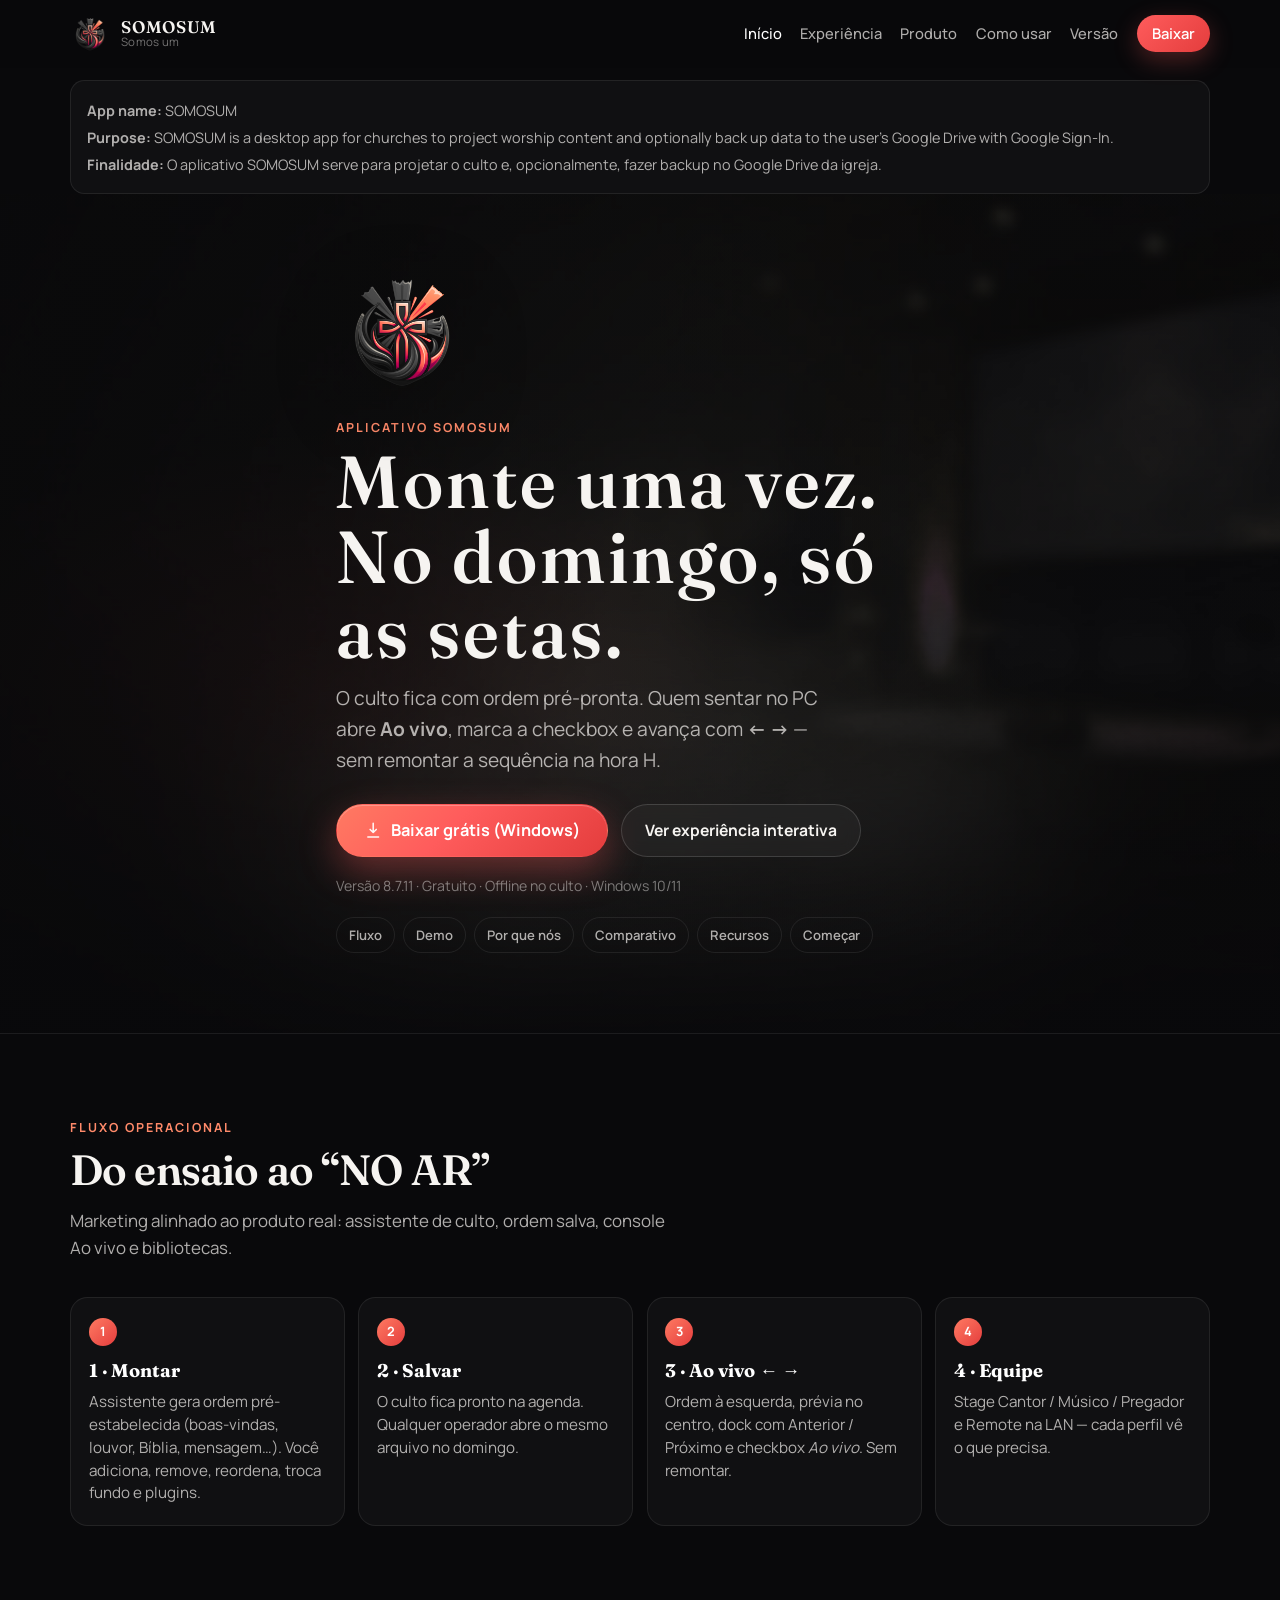
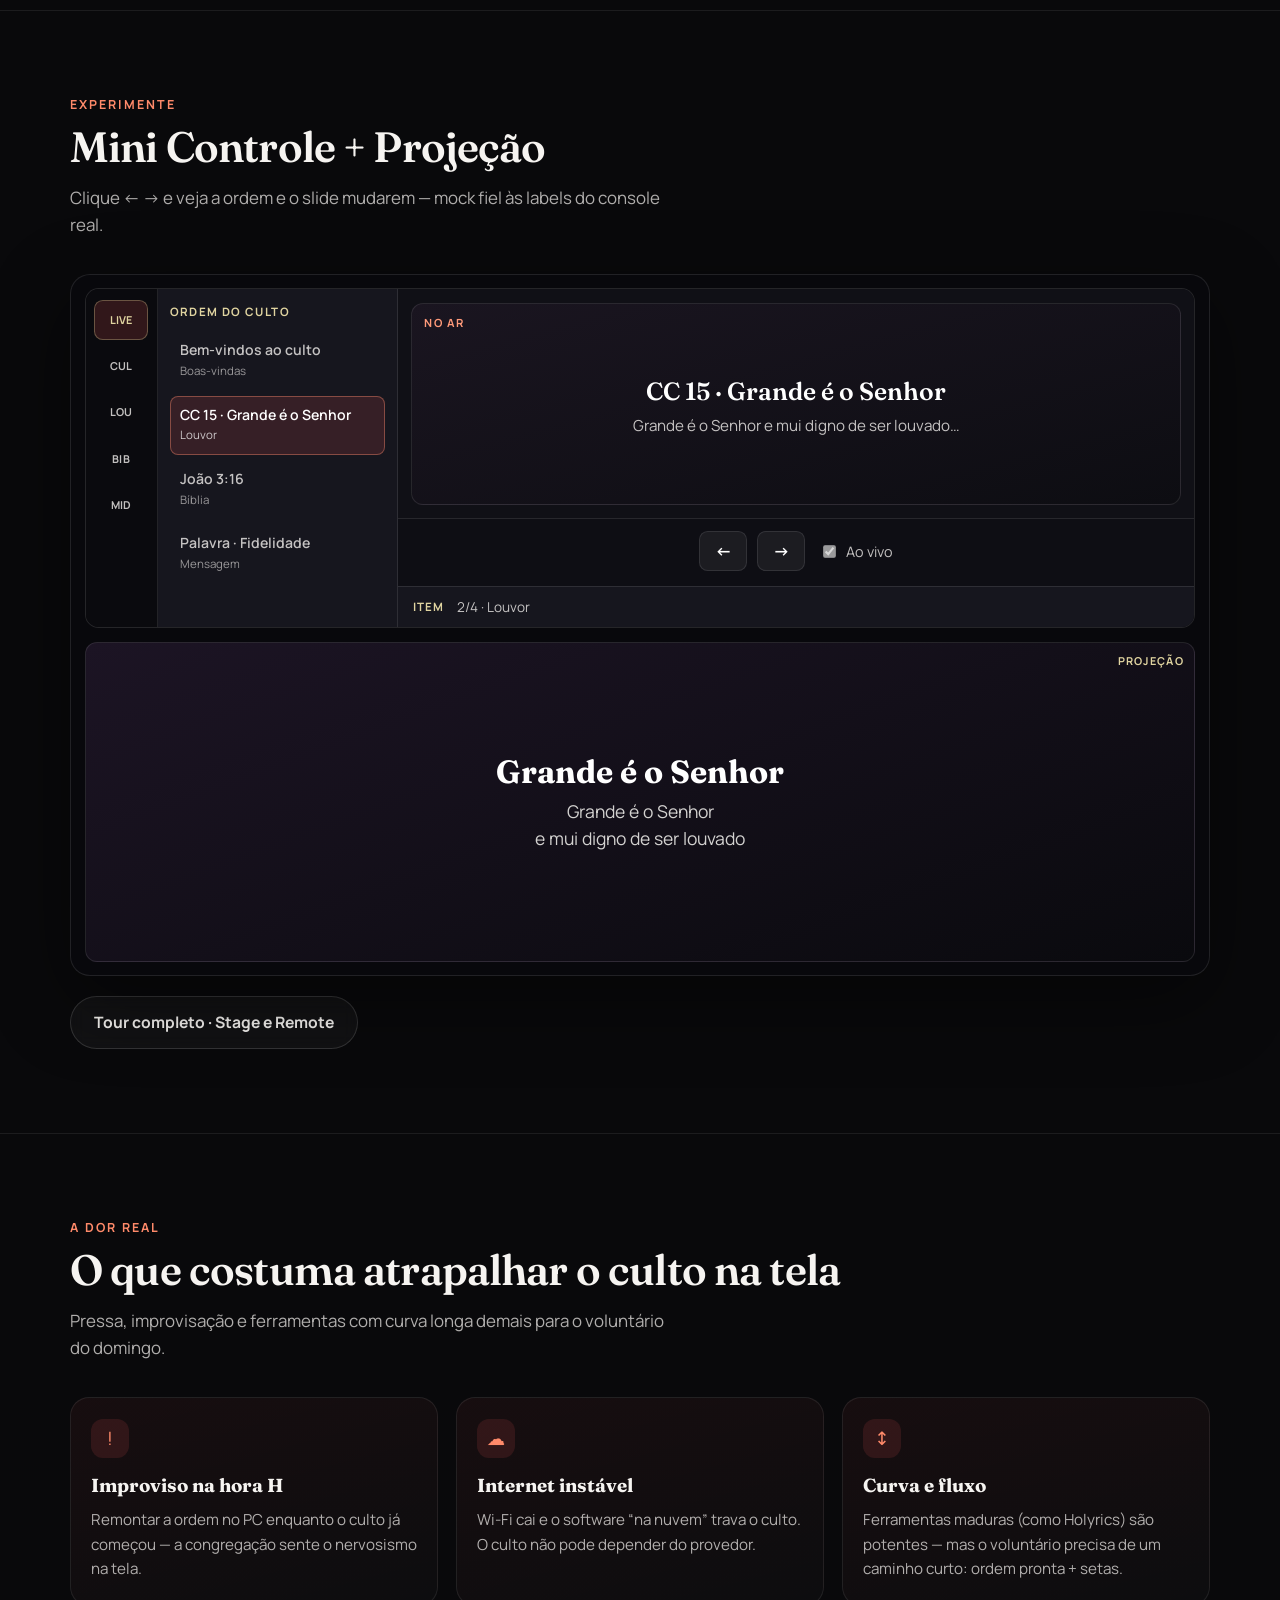
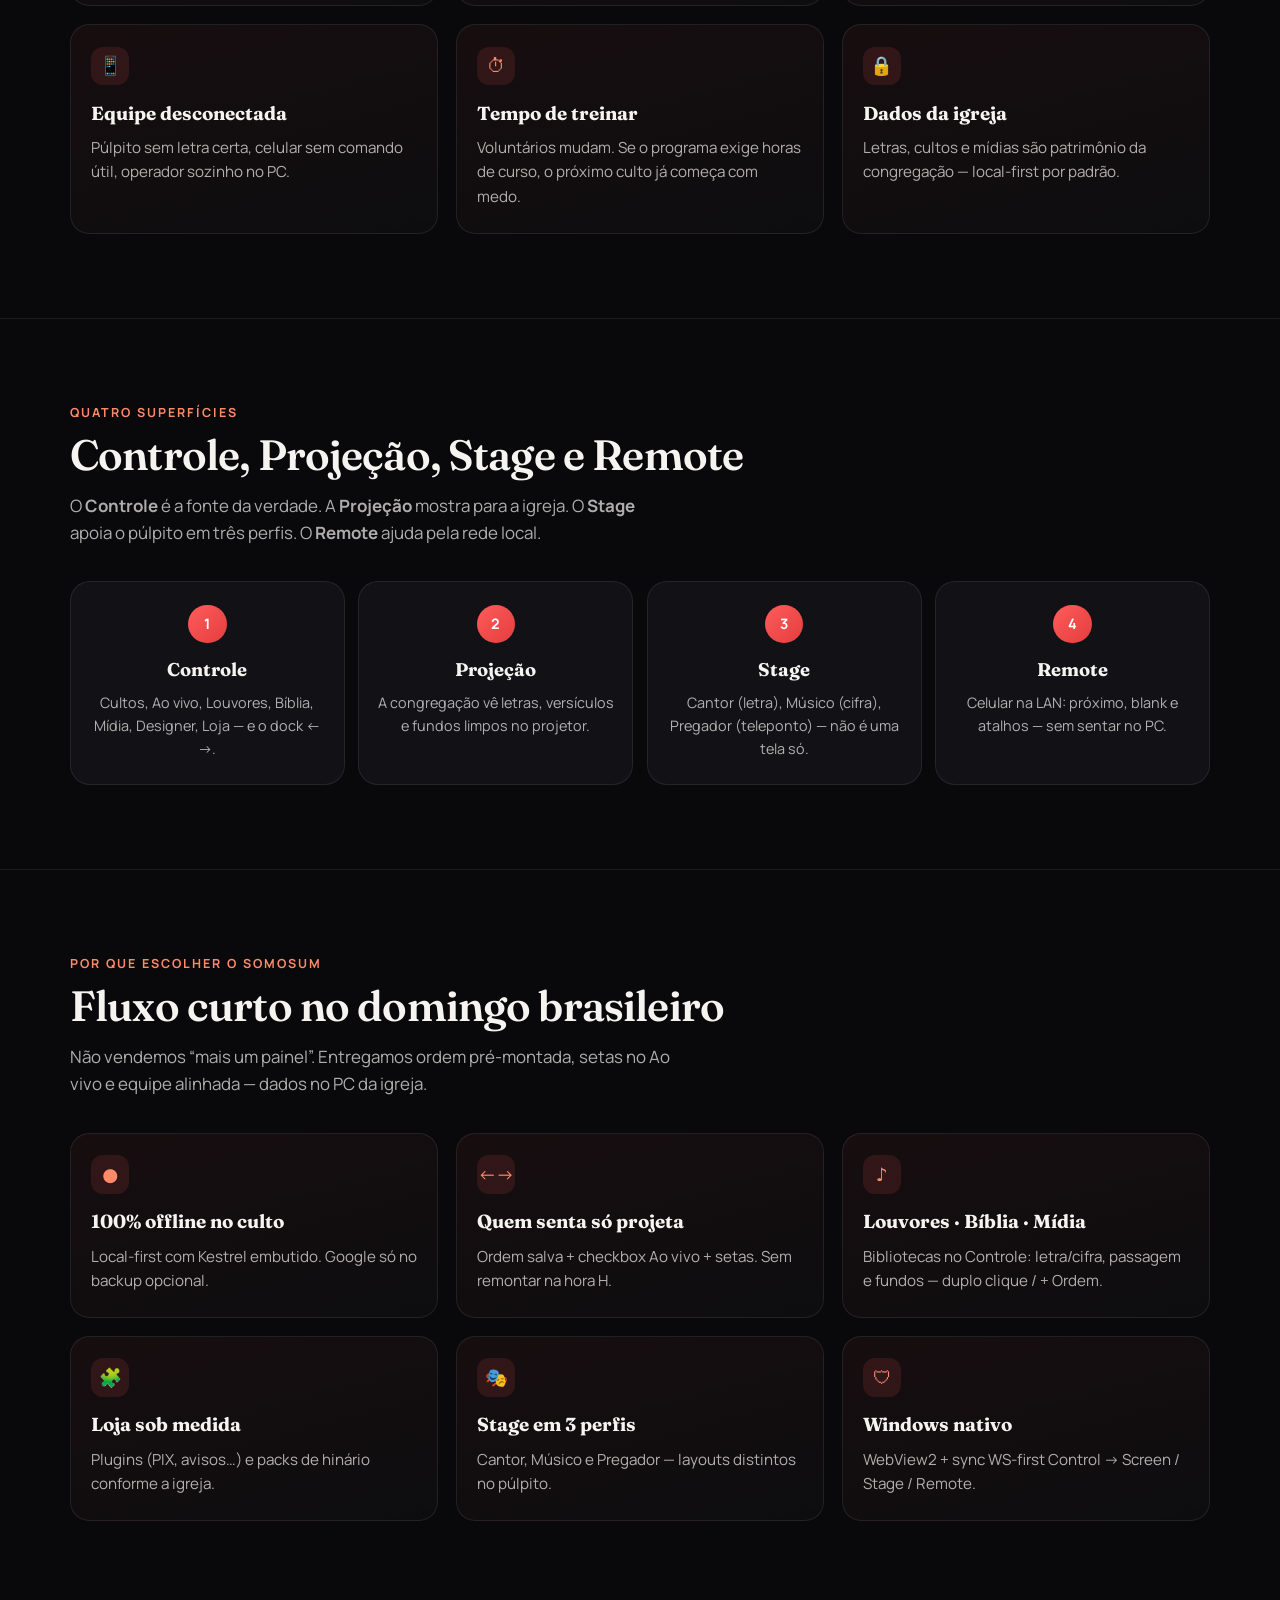
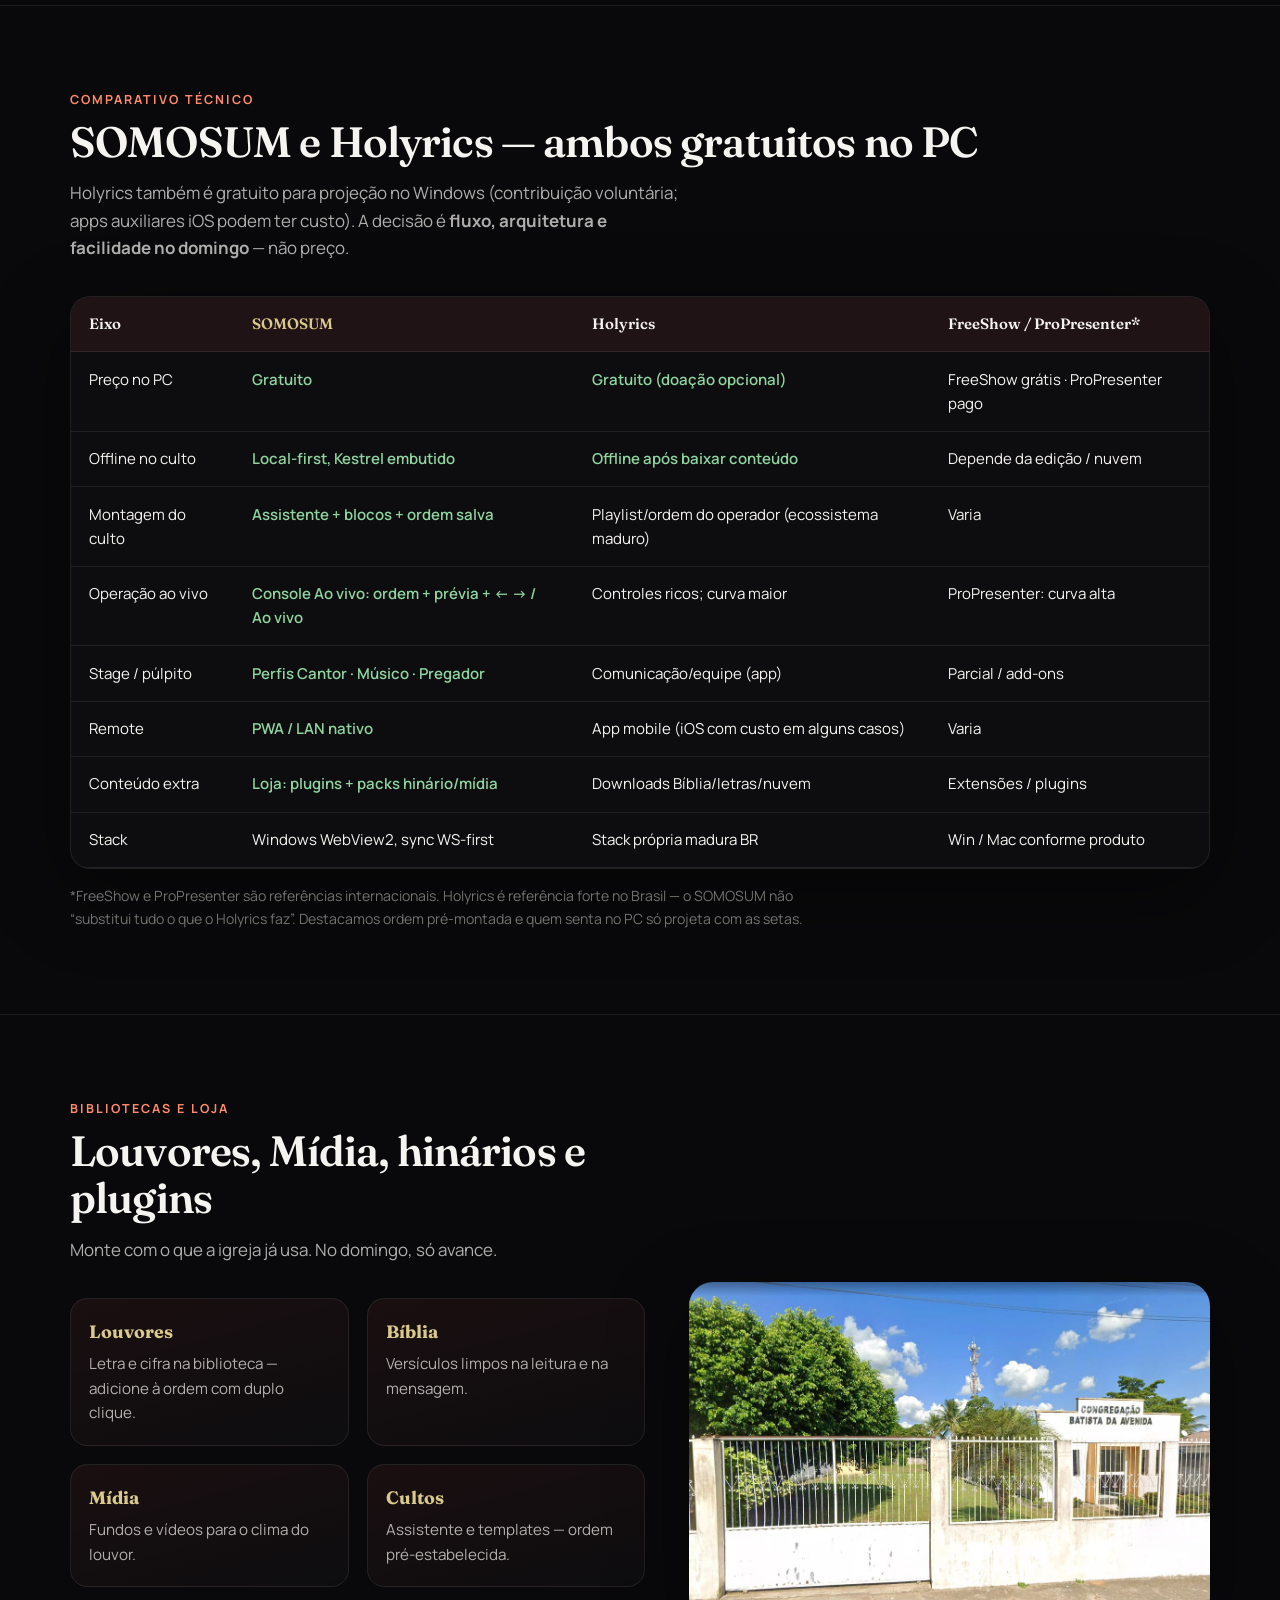
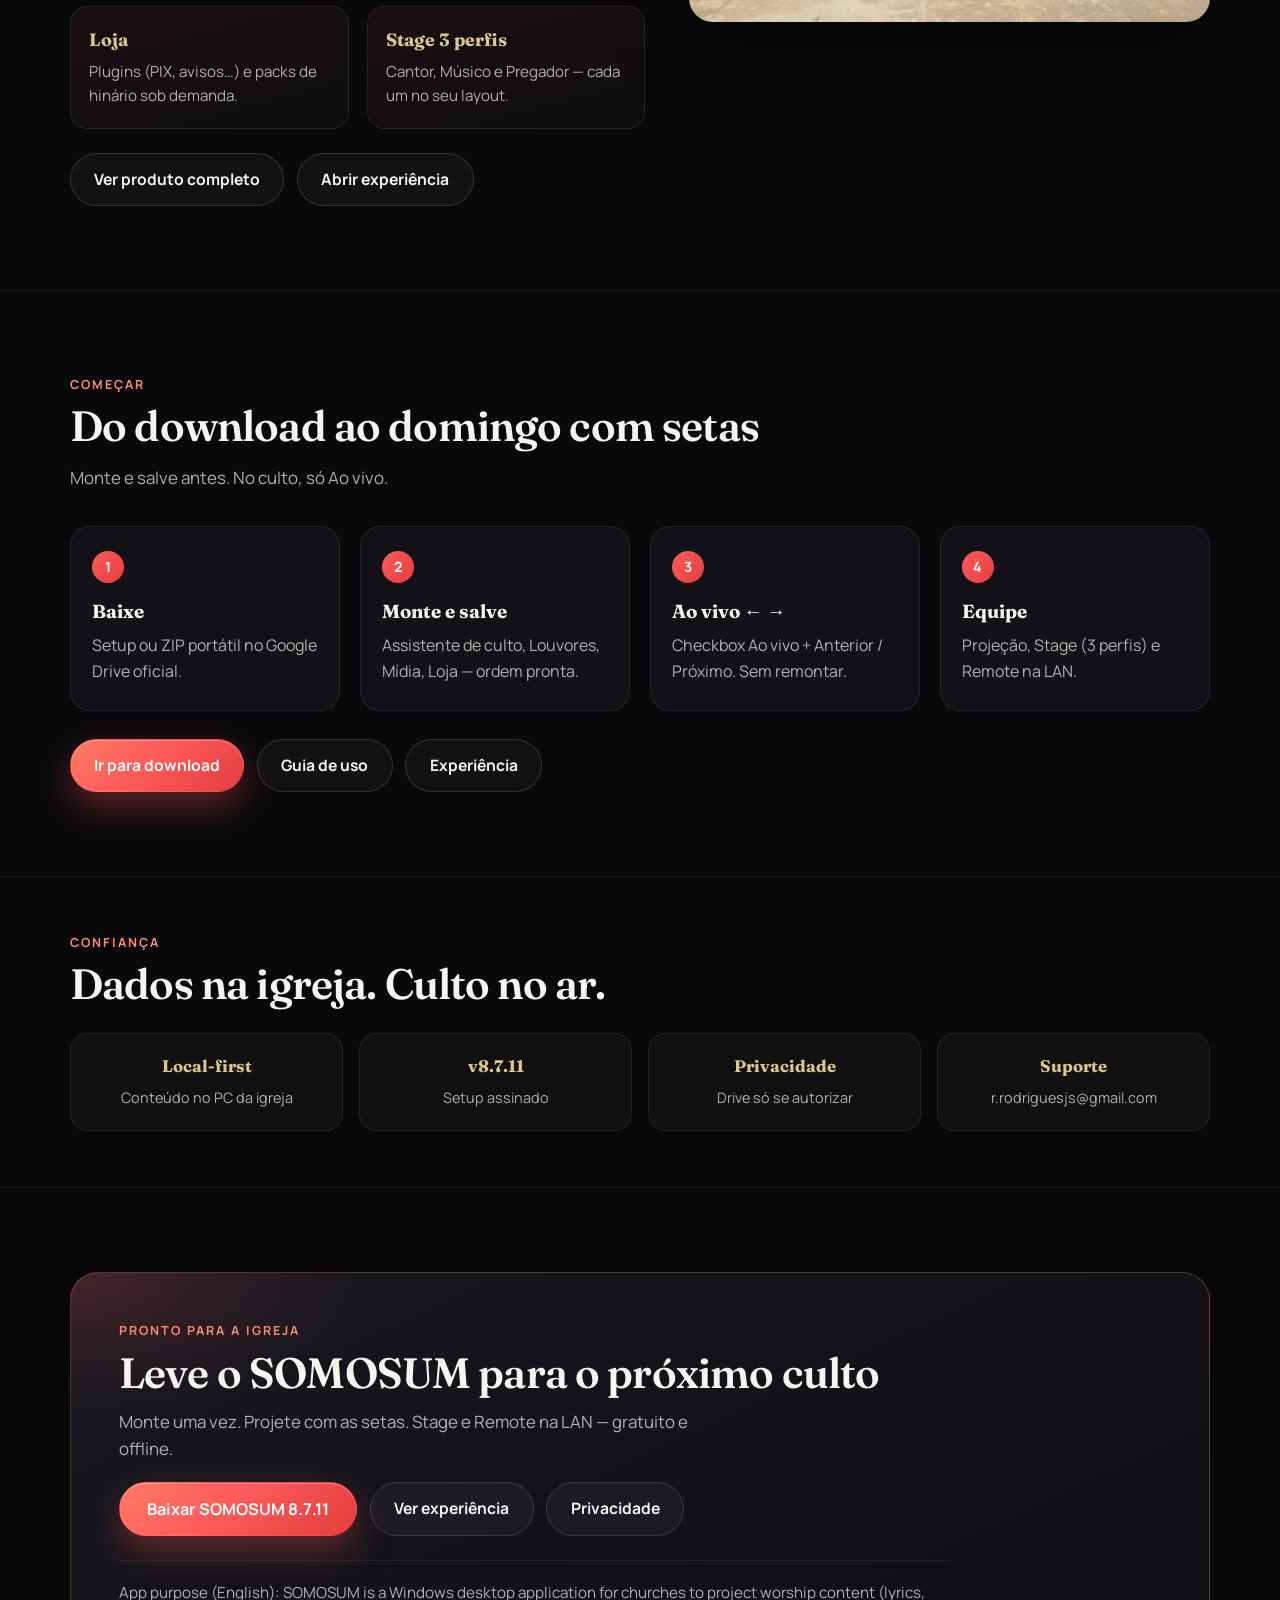
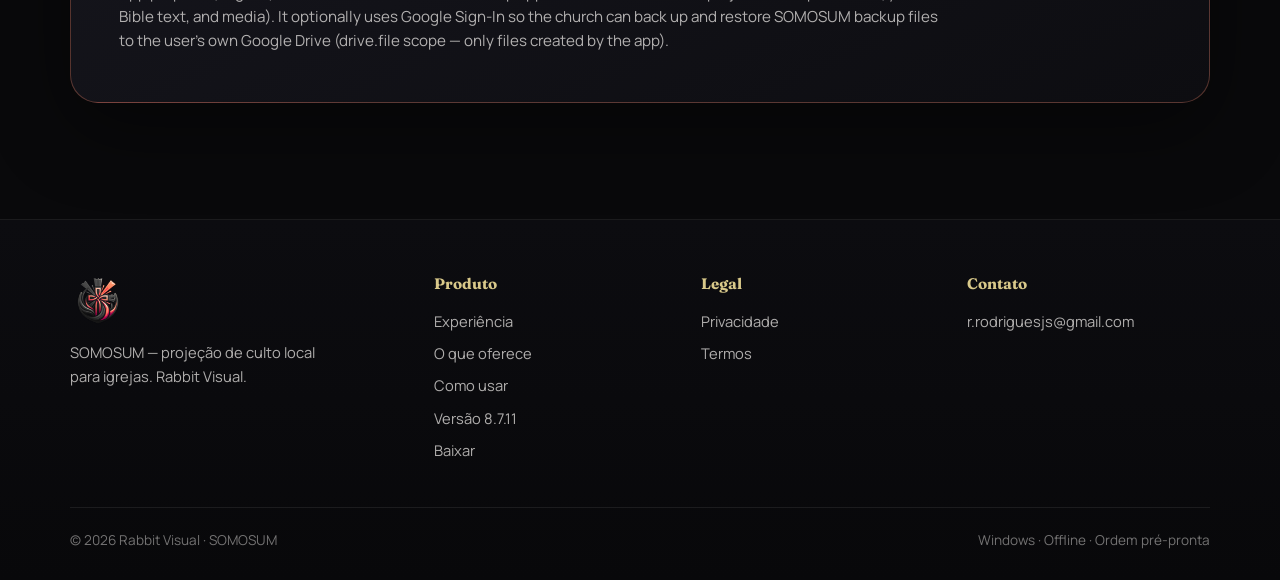
==== commit 170b8509: "Atualiza site para SOMOSUM 8.7.11: MIDI e PowerPoint nativos. Notas de versão e páginas alinhadas ao" ====
--- a/index.html
+++ b/index.html
@@ -48,7 +48,7 @@
         "name": "SOMOSUM",
         "applicationCategory": "MultimediaApplication",
         "operatingSystem": "Windows 10, Windows 11",
-        "softwareVersion": "8.7.10",
+        "softwareVersion": "8.7.11",
         "offers": {
           "@type": "Offer",
           "price": "0",
@@ -111,7 +111,7 @@
           </a>
           <a class="btn btn-secondary" href="experiencia.html">Ver experiência interativa</a>
         </div>
-        <p class="hero-note">Versão 8.7.10 · Gratuito · Offline no culto · Windows 10/11</p>
+        <p class="hero-note">Versão 8.7.11 · Gratuito · Offline no culto · Windows 10/11</p>
         <div class="anchor-nav" aria-label="Seções desta página">
           <a href="#fluxo">Fluxo</a>
           <a href="#demo">Demo</a>
@@ -441,7 +441,7 @@
         <h2 id="trust-title" class="reveal">Dados na igreja. Culto no ar.</h2>
         <div class="trust-bar" style="margin-top:1.5rem">
           <div class="trust-item reveal"><strong>Local-first</strong><span>Conteúdo no PC da igreja</span></div>
-          <div class="trust-item reveal"><strong>v8.7.10</strong><span>Setup assinado</span></div>
+          <div class="trust-item reveal"><strong>v8.7.11</strong><span>Setup assinado</span></div>
           <div class="trust-item reveal"><strong>Privacidade</strong><span>Drive só se autorizar</span></div>
           <div class="trust-item reveal"><strong>Suporte</strong><span>r.rodriguesjs@gmail.com</span></div>
         </div>
@@ -455,7 +455,7 @@
           <h2 id="cta-title">Leve o SOMOSUM para o próximo culto</h2>
           <p class="lead" style="margin-bottom:1.25rem">Monte uma vez. Projete com as setas. Stage e Remote na LAN — gratuito e offline.</p>
           <div class="cta-row">
-            <a class="btn btn-primary btn-soft" href="download.html">Baixar SOMOSUM 8.7.10</a>
+            <a class="btn btn-primary btn-soft" href="download.html">Baixar SOMOSUM 8.7.11</a>
             <a class="btn btn-secondary" href="experiencia.html">Ver experiência</a>
             <a class="btn btn-secondary" href="privacidade.html">Privacidade</a>
           </div>
@@ -477,7 +477,7 @@
           <a href="experiencia.html">Experiência</a>
           <a href="produto.html">O que oferece</a>
           <a href="como-usar.html">Como usar</a>
-          <a href="versao.html">Versão 8.7.10</a>
+          <a href="versao.html">Versão 8.7.11</a>
           <a href="download.html">Baixar</a>
         </div>
         <div class="footer-col">
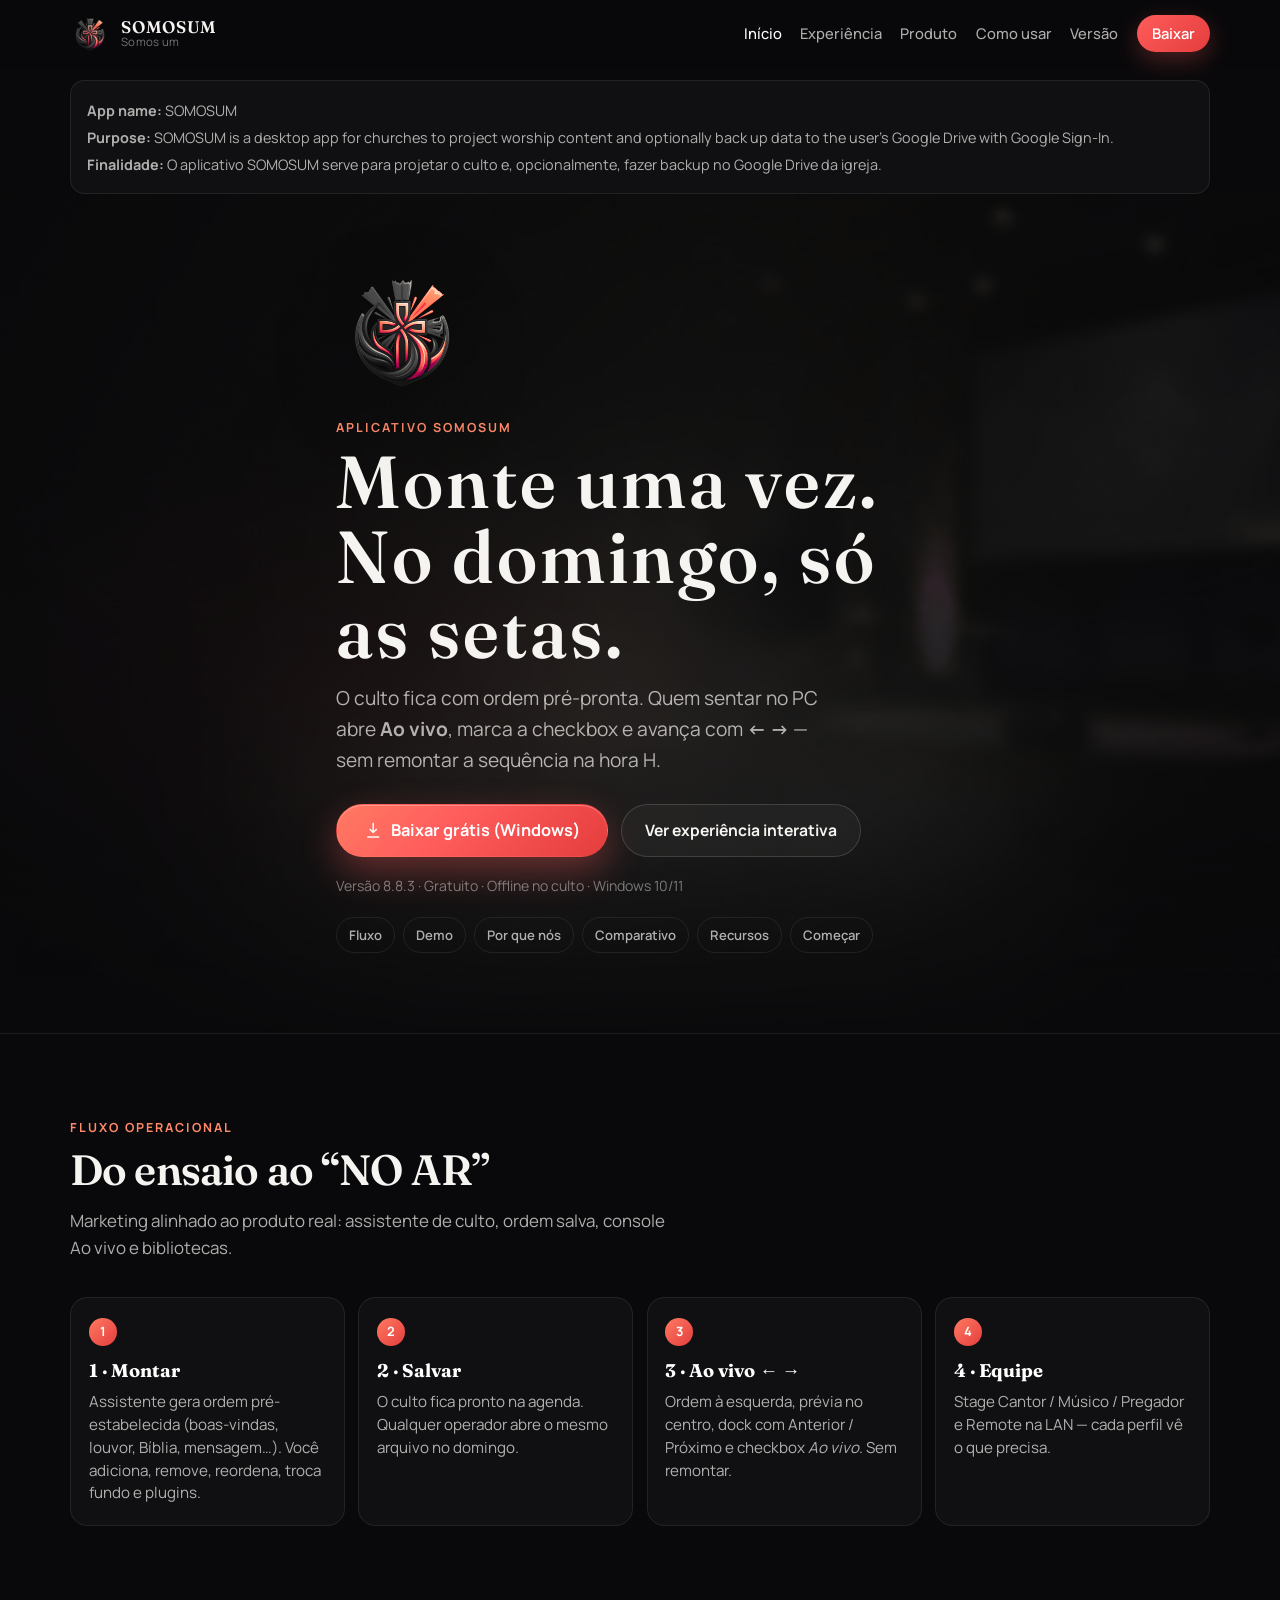
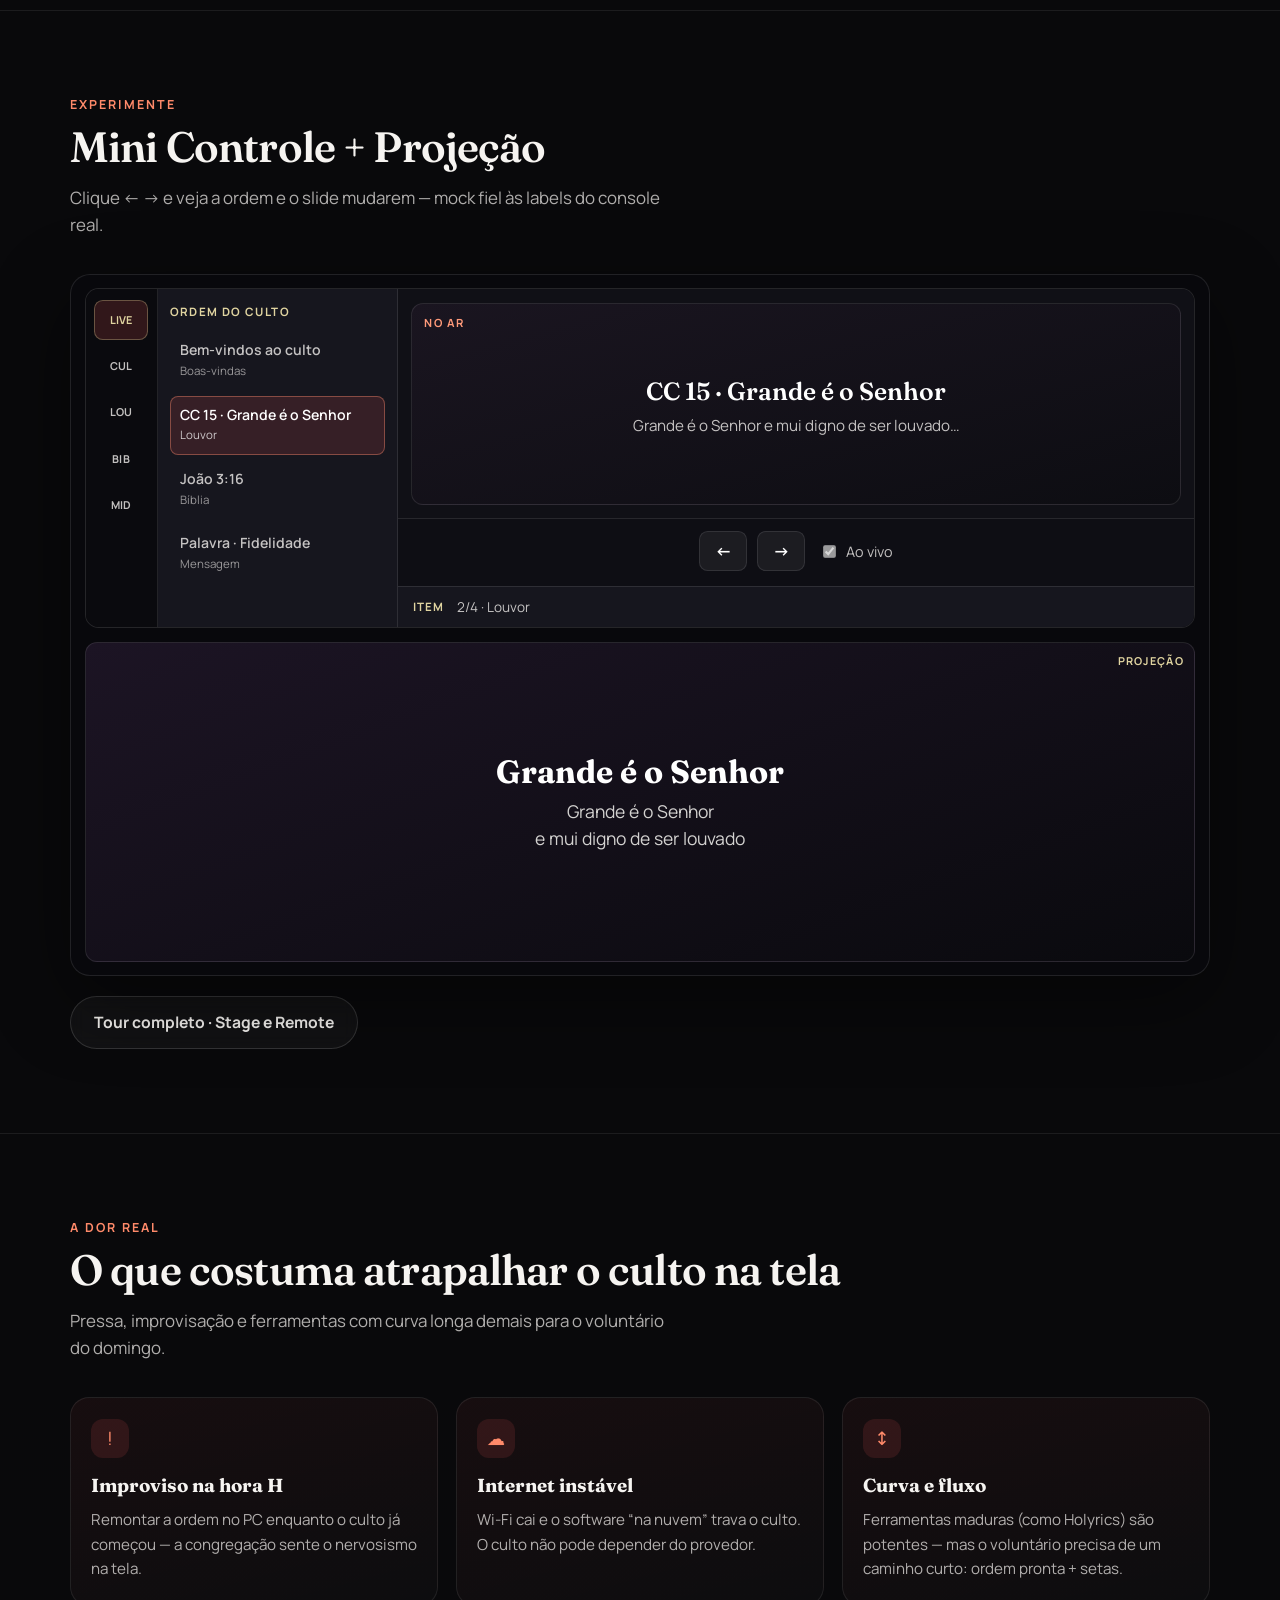
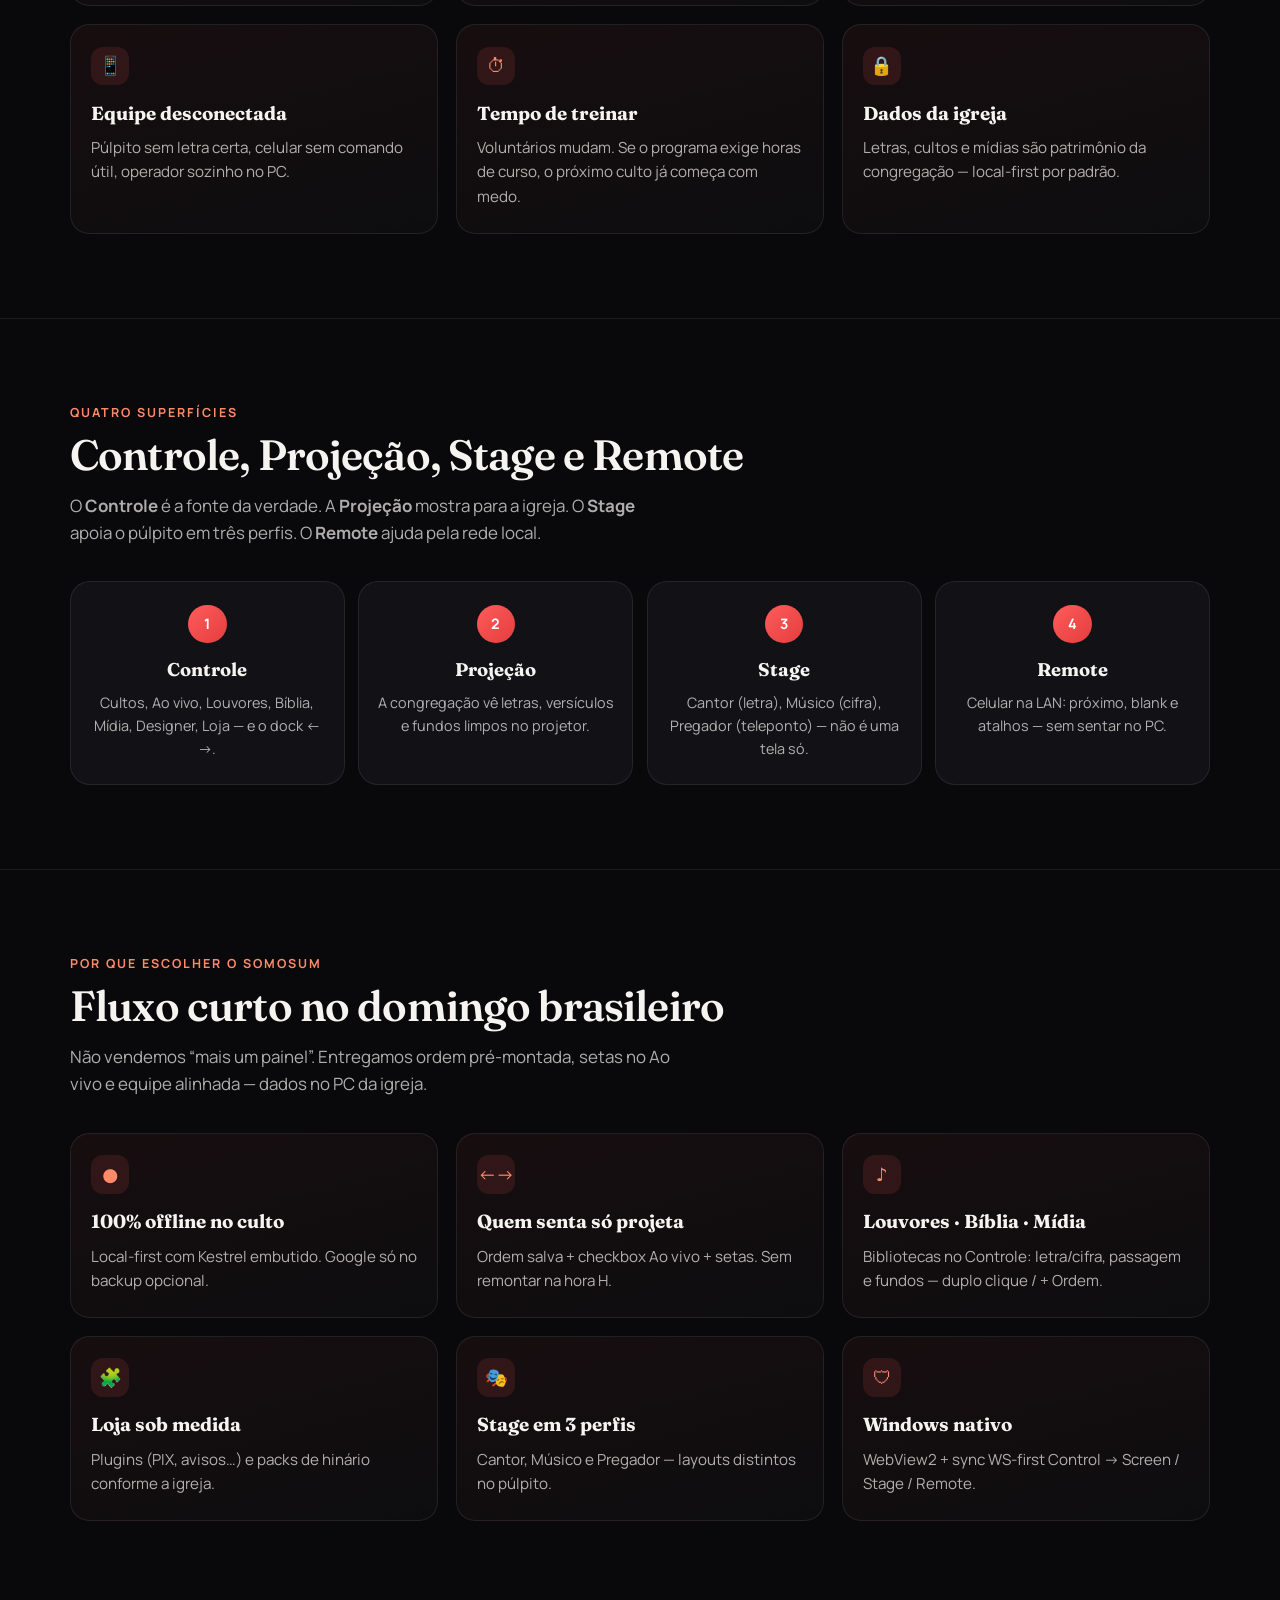
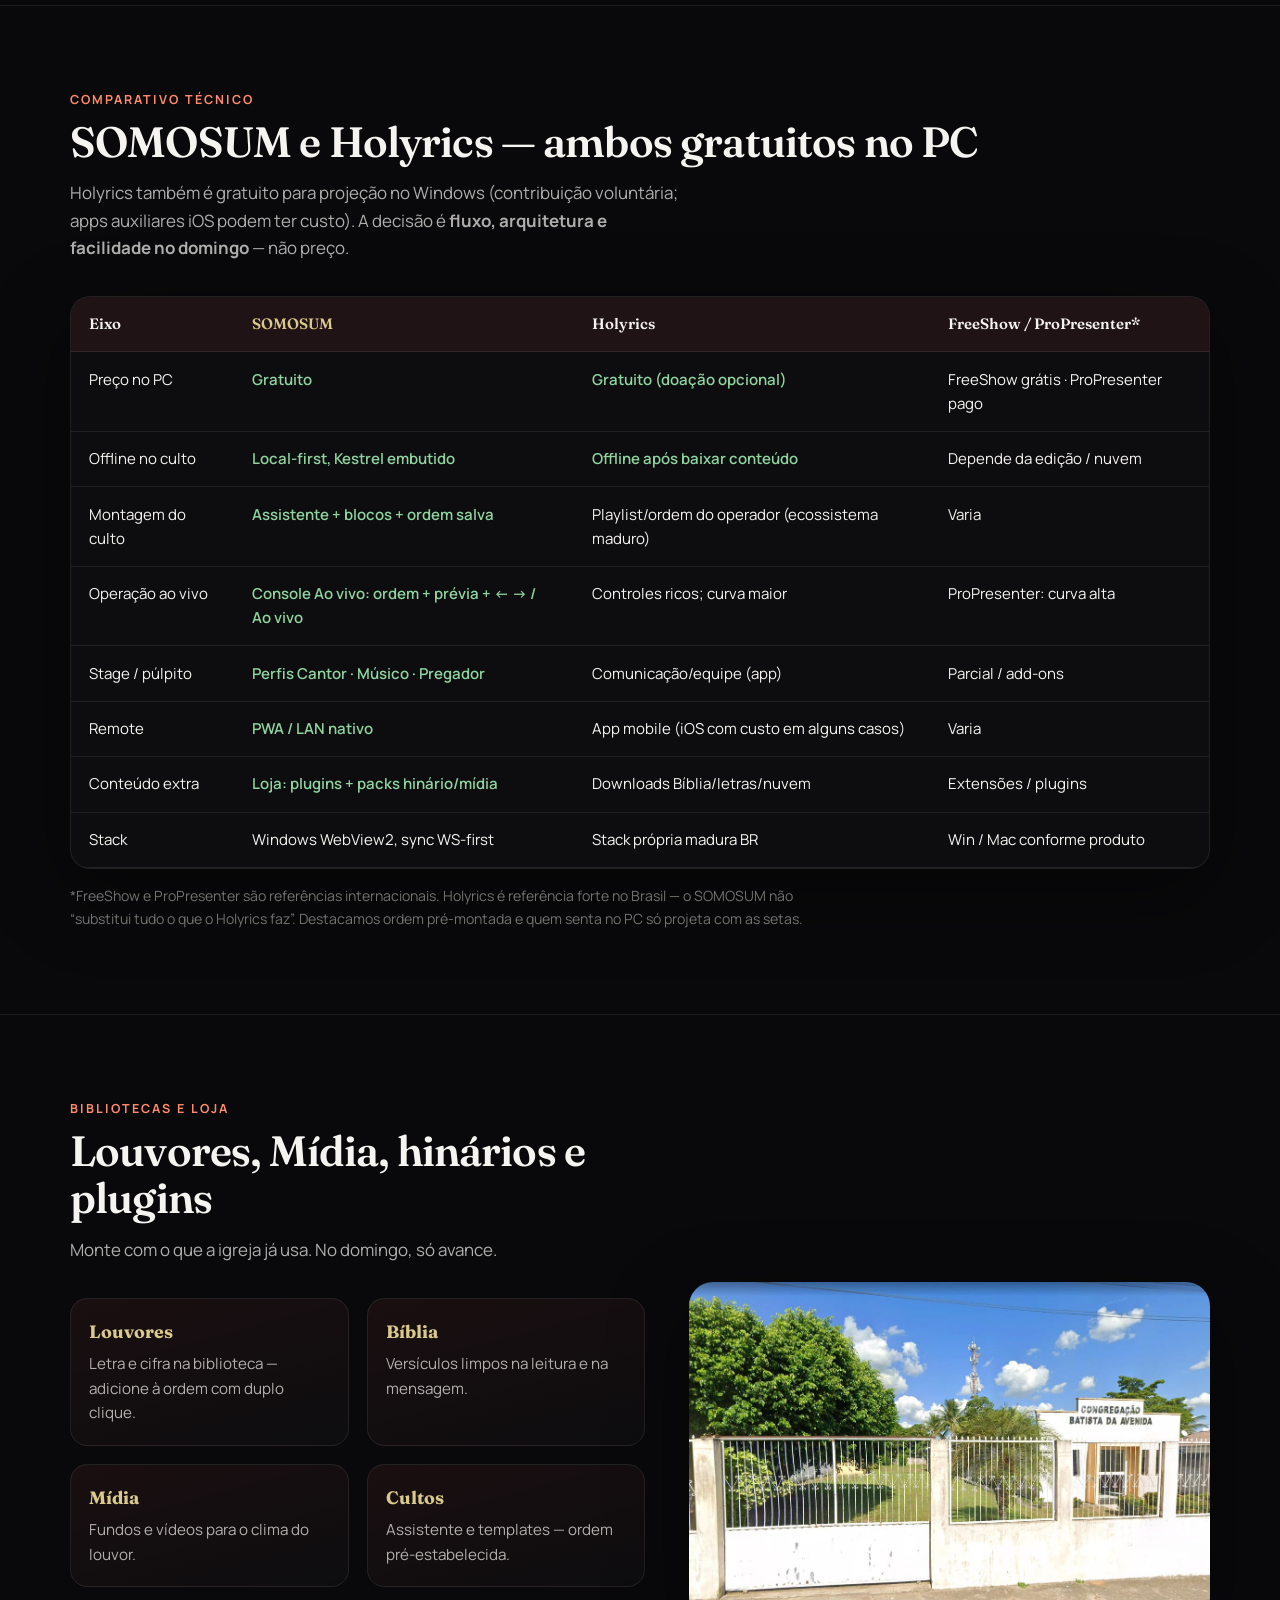
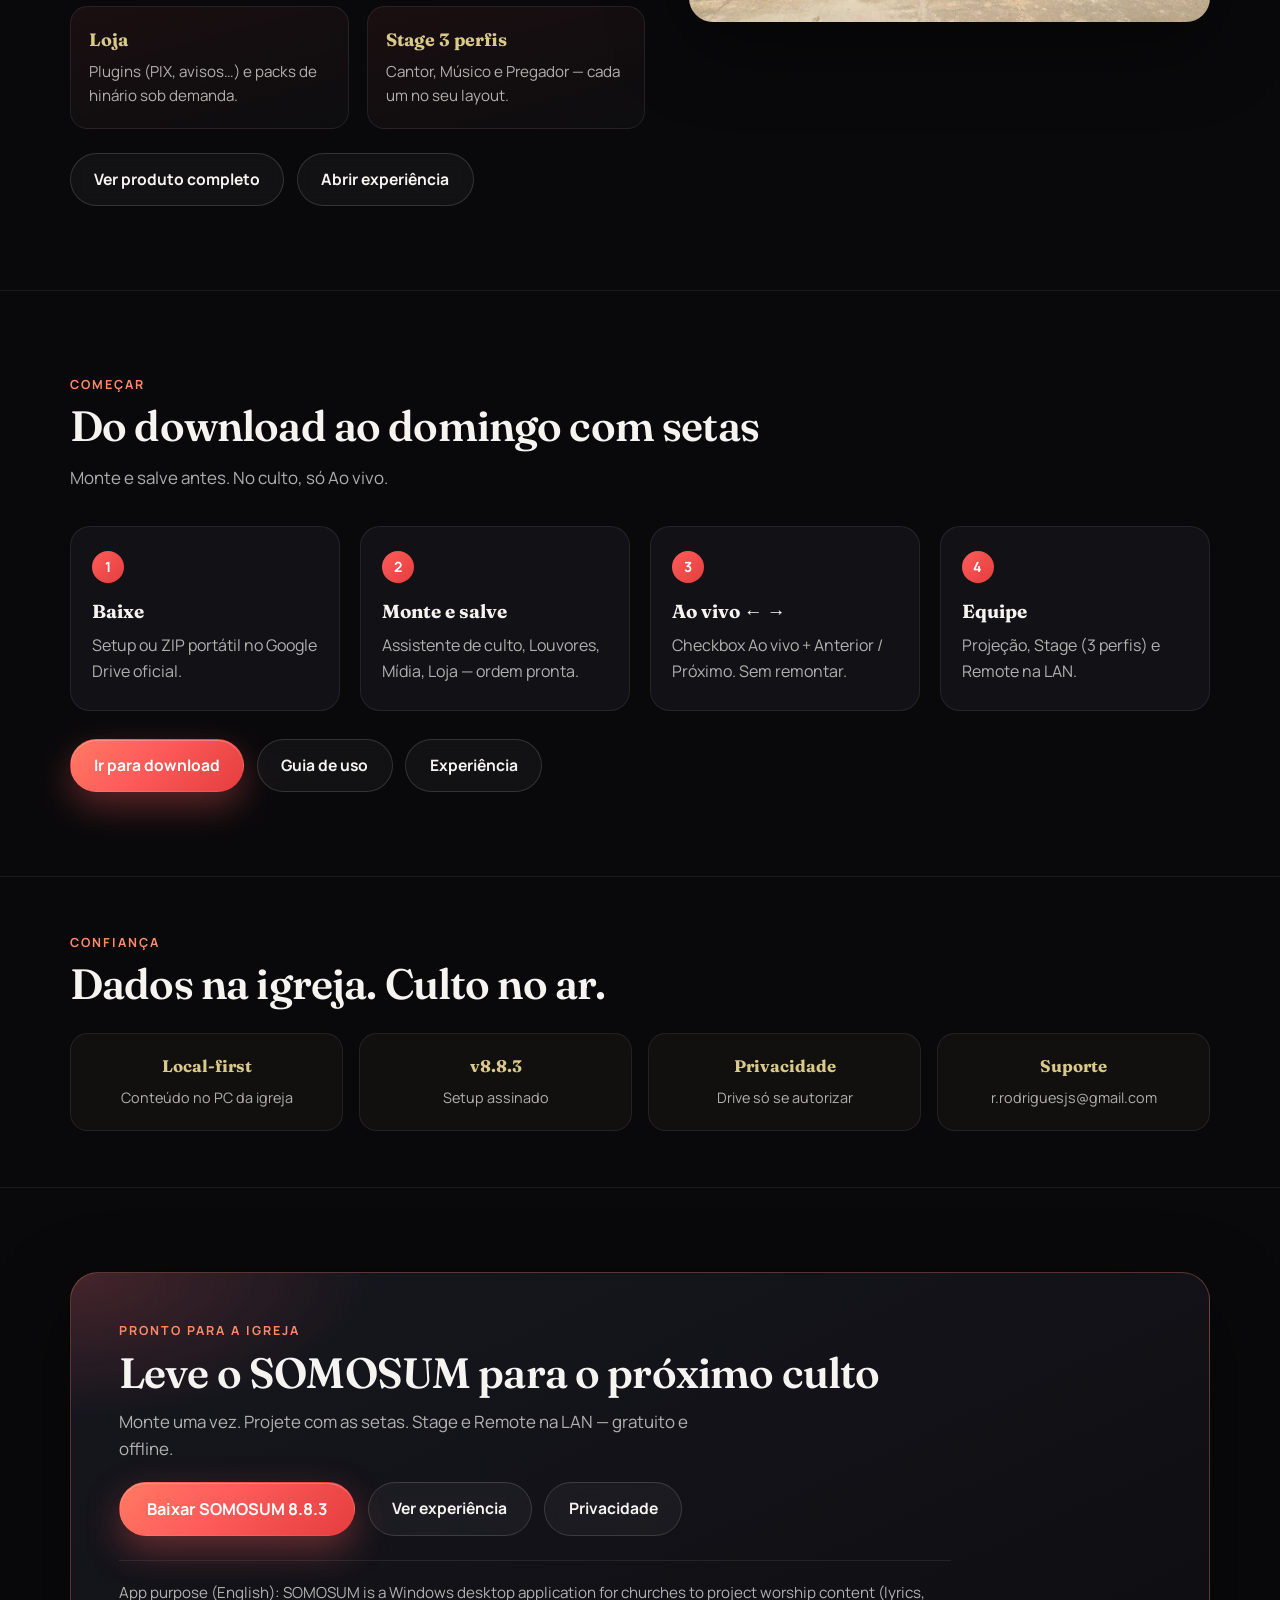
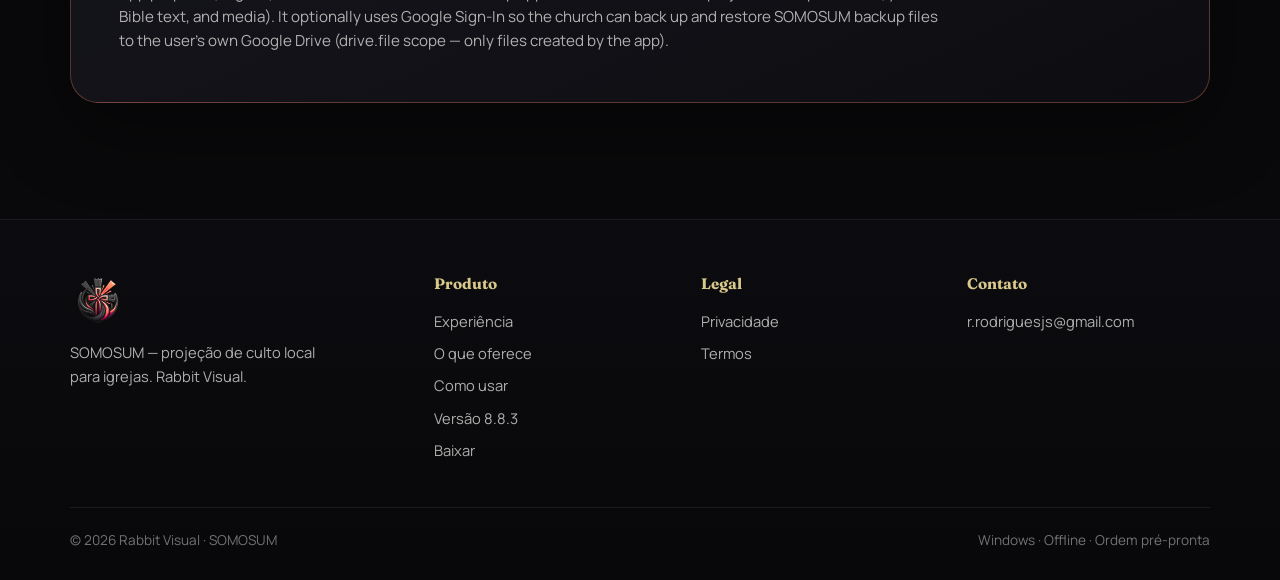
==== commit 898a424e: "site: atualiza para SOMOSUM 8.8.3 (versao, download, index, produto) Co-authored-by: Cursor <cursora" ====
--- a/index.html
+++ b/index.html
@@ -48,7 +48,7 @@
         "name": "SOMOSUM",
         "applicationCategory": "MultimediaApplication",
         "operatingSystem": "Windows 10, Windows 11",
-        "softwareVersion": "8.7.11",
+        "softwareVersion": "8.8.3",
         "offers": {
           "@type": "Offer",
           "price": "0",
@@ -111,7 +111,7 @@
           </a>
           <a class="btn btn-secondary" href="experiencia.html">Ver experiência interativa</a>
         </div>
-        <p class="hero-note">Versão 8.7.11 · Gratuito · Offline no culto · Windows 10/11</p>
+        <p class="hero-note">Versão 8.8.3 · Gratuito · Offline no culto · Windows 10/11</p>
         <div class="anchor-nav" aria-label="Seções desta página">
           <a href="#fluxo">Fluxo</a>
           <a href="#demo">Demo</a>
@@ -441,7 +441,7 @@
         <h2 id="trust-title" class="reveal">Dados na igreja. Culto no ar.</h2>
         <div class="trust-bar" style="margin-top:1.5rem">
           <div class="trust-item reveal"><strong>Local-first</strong><span>Conteúdo no PC da igreja</span></div>
-          <div class="trust-item reveal"><strong>v8.7.11</strong><span>Setup assinado</span></div>
+          <div class="trust-item reveal"><strong>v8.8.3</strong><span>Setup assinado</span></div>
           <div class="trust-item reveal"><strong>Privacidade</strong><span>Drive só se autorizar</span></div>
           <div class="trust-item reveal"><strong>Suporte</strong><span>r.rodriguesjs@gmail.com</span></div>
         </div>
@@ -455,7 +455,7 @@
           <h2 id="cta-title">Leve o SOMOSUM para o próximo culto</h2>
           <p class="lead" style="margin-bottom:1.25rem">Monte uma vez. Projete com as setas. Stage e Remote na LAN — gratuito e offline.</p>
           <div class="cta-row">
-            <a class="btn btn-primary btn-soft" href="download.html">Baixar SOMOSUM 8.7.11</a>
+            <a class="btn btn-primary btn-soft" href="download.html">Baixar SOMOSUM 8.8.3</a>
             <a class="btn btn-secondary" href="experiencia.html">Ver experiência</a>
             <a class="btn btn-secondary" href="privacidade.html">Privacidade</a>
           </div>
@@ -477,7 +477,7 @@
           <a href="experiencia.html">Experiência</a>
           <a href="produto.html">O que oferece</a>
           <a href="como-usar.html">Como usar</a>
-          <a href="versao.html">Versão 8.7.11</a>
+          <a href="versao.html">Versão 8.8.3</a>
           <a href="download.html">Baixar</a>
         </div>
         <div class="footer-col">
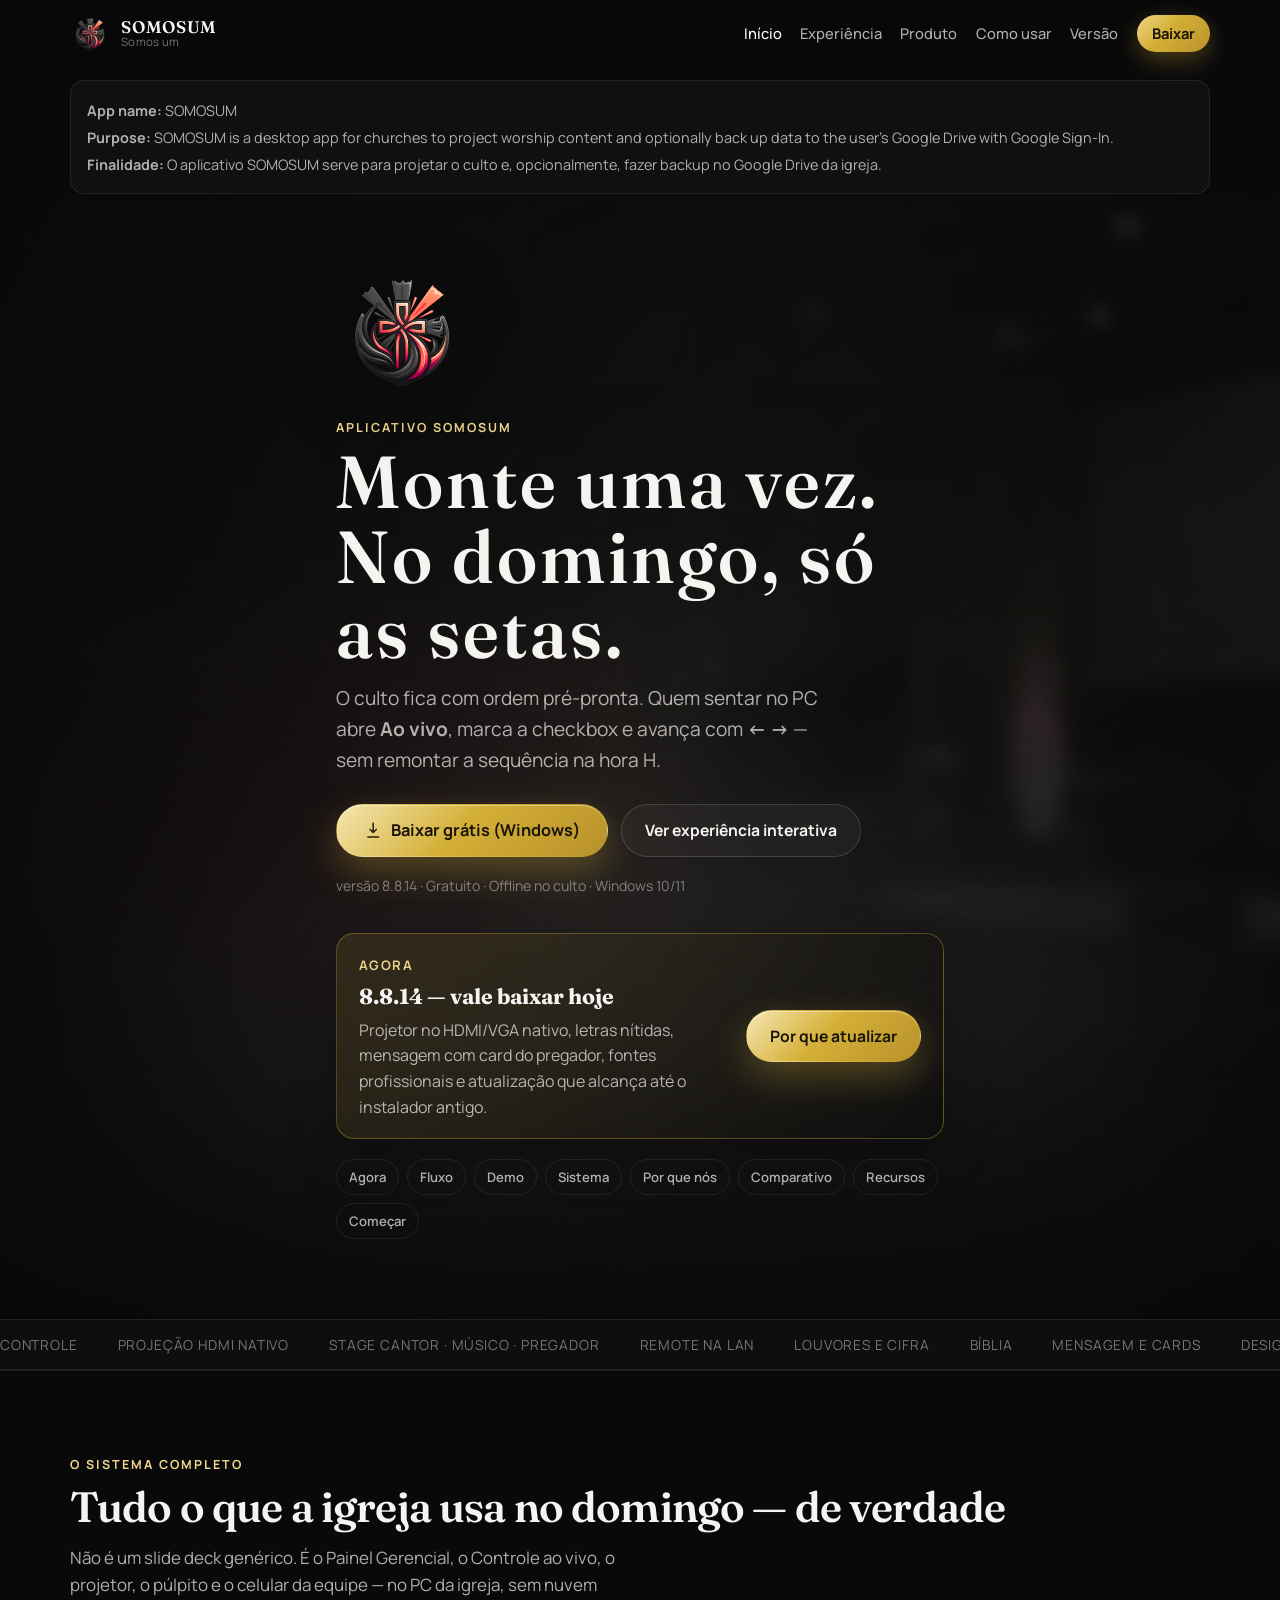
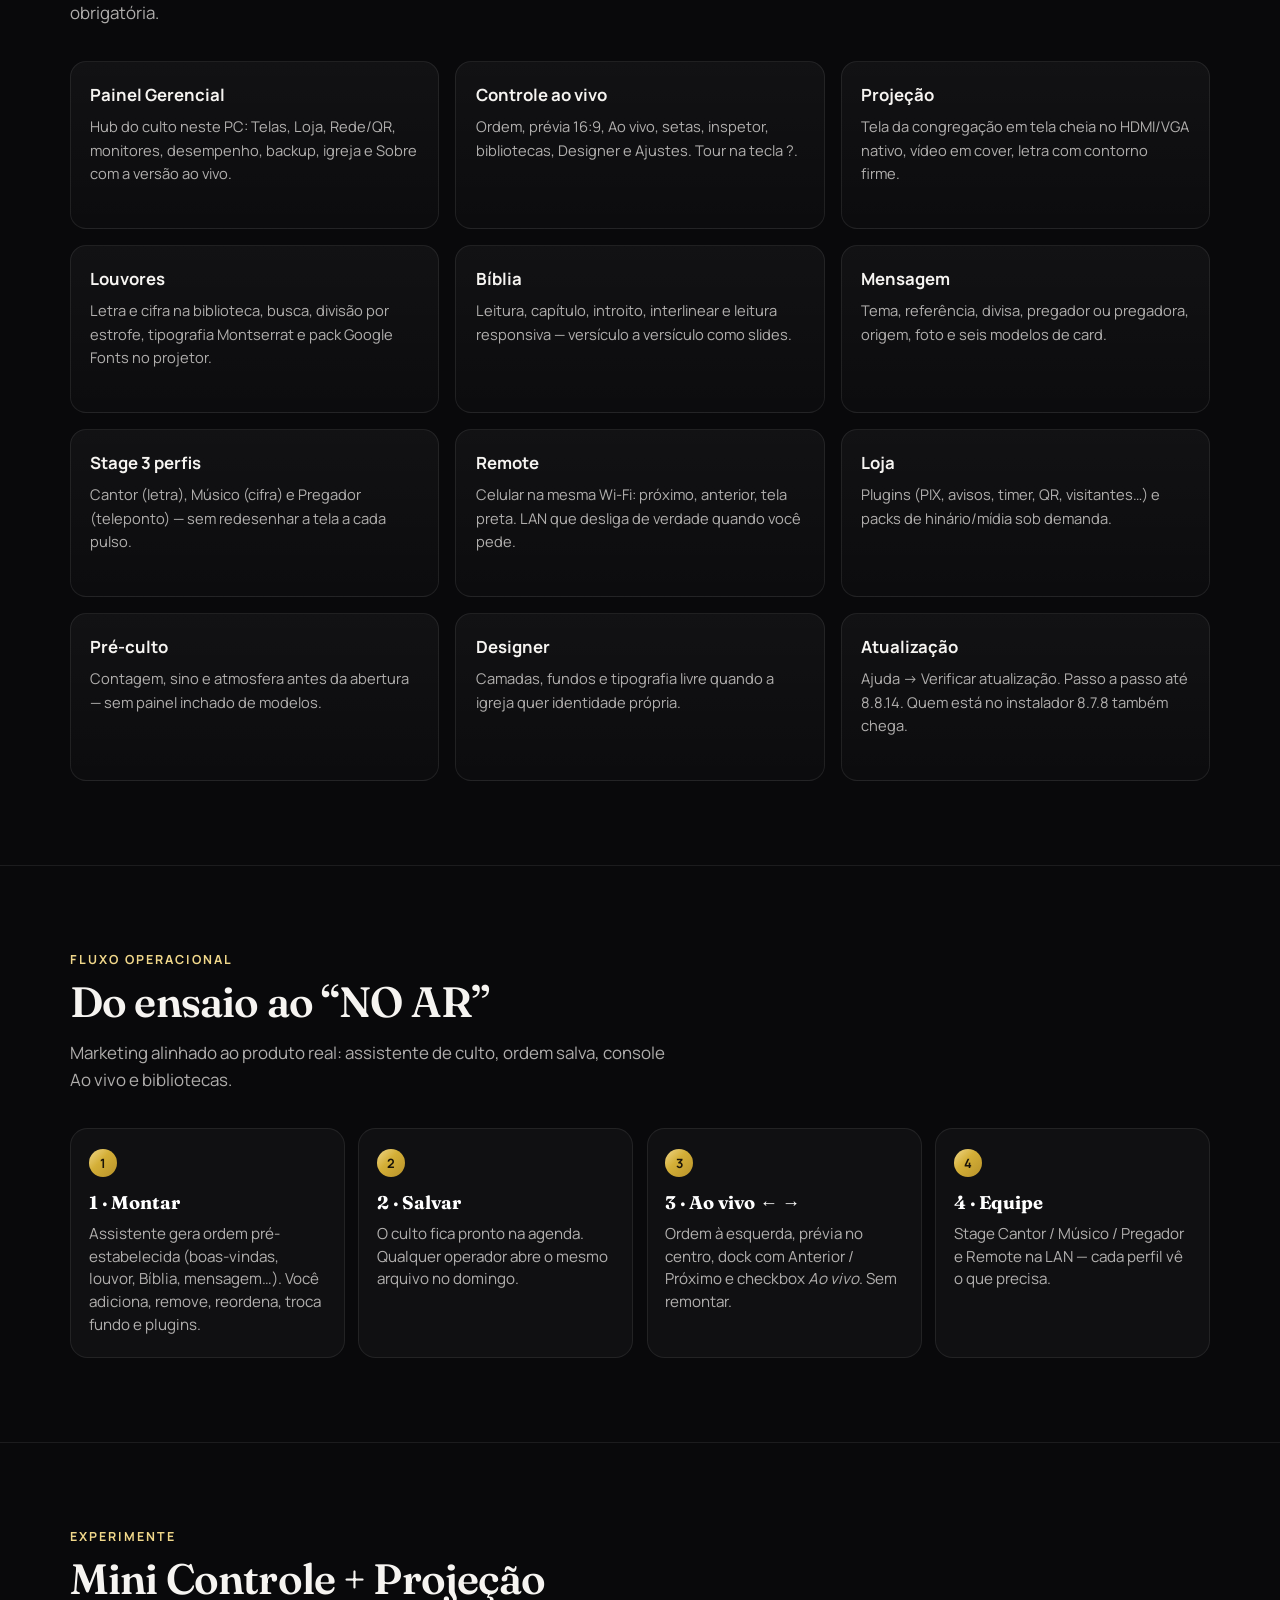
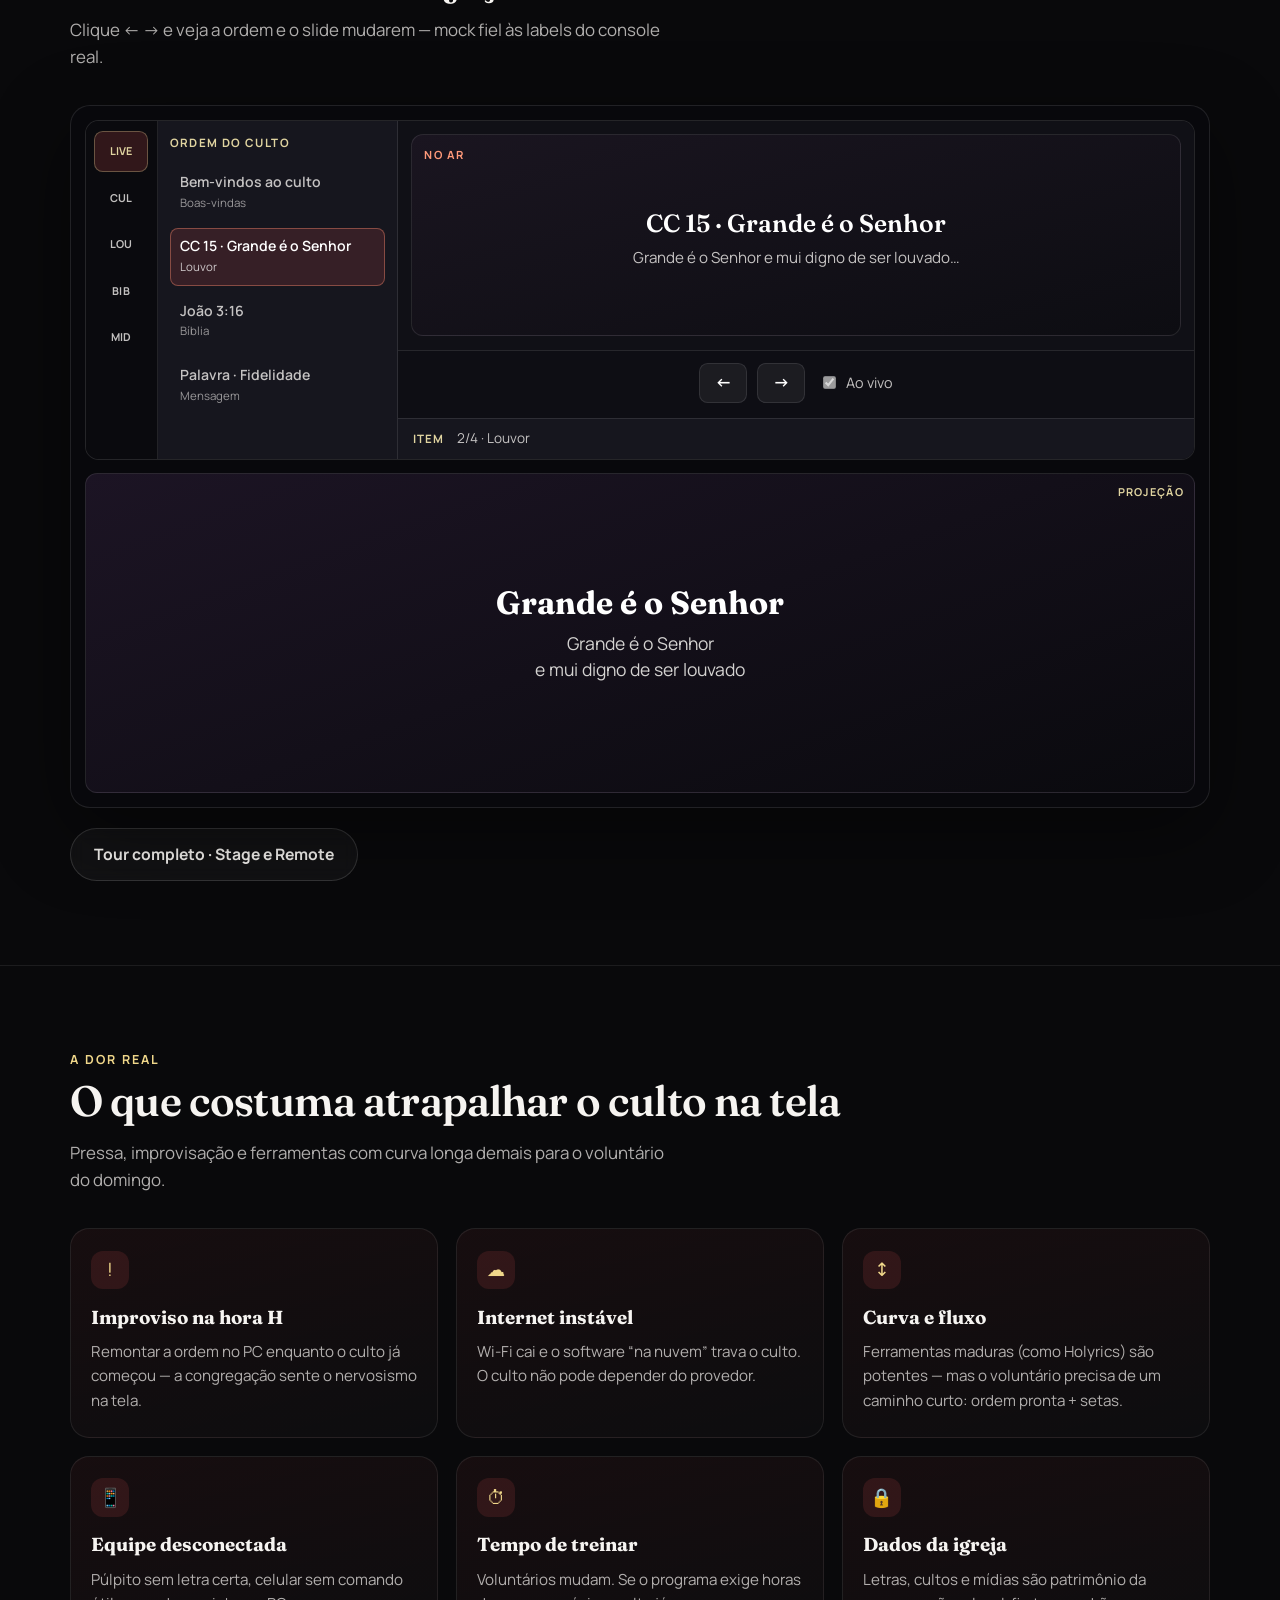
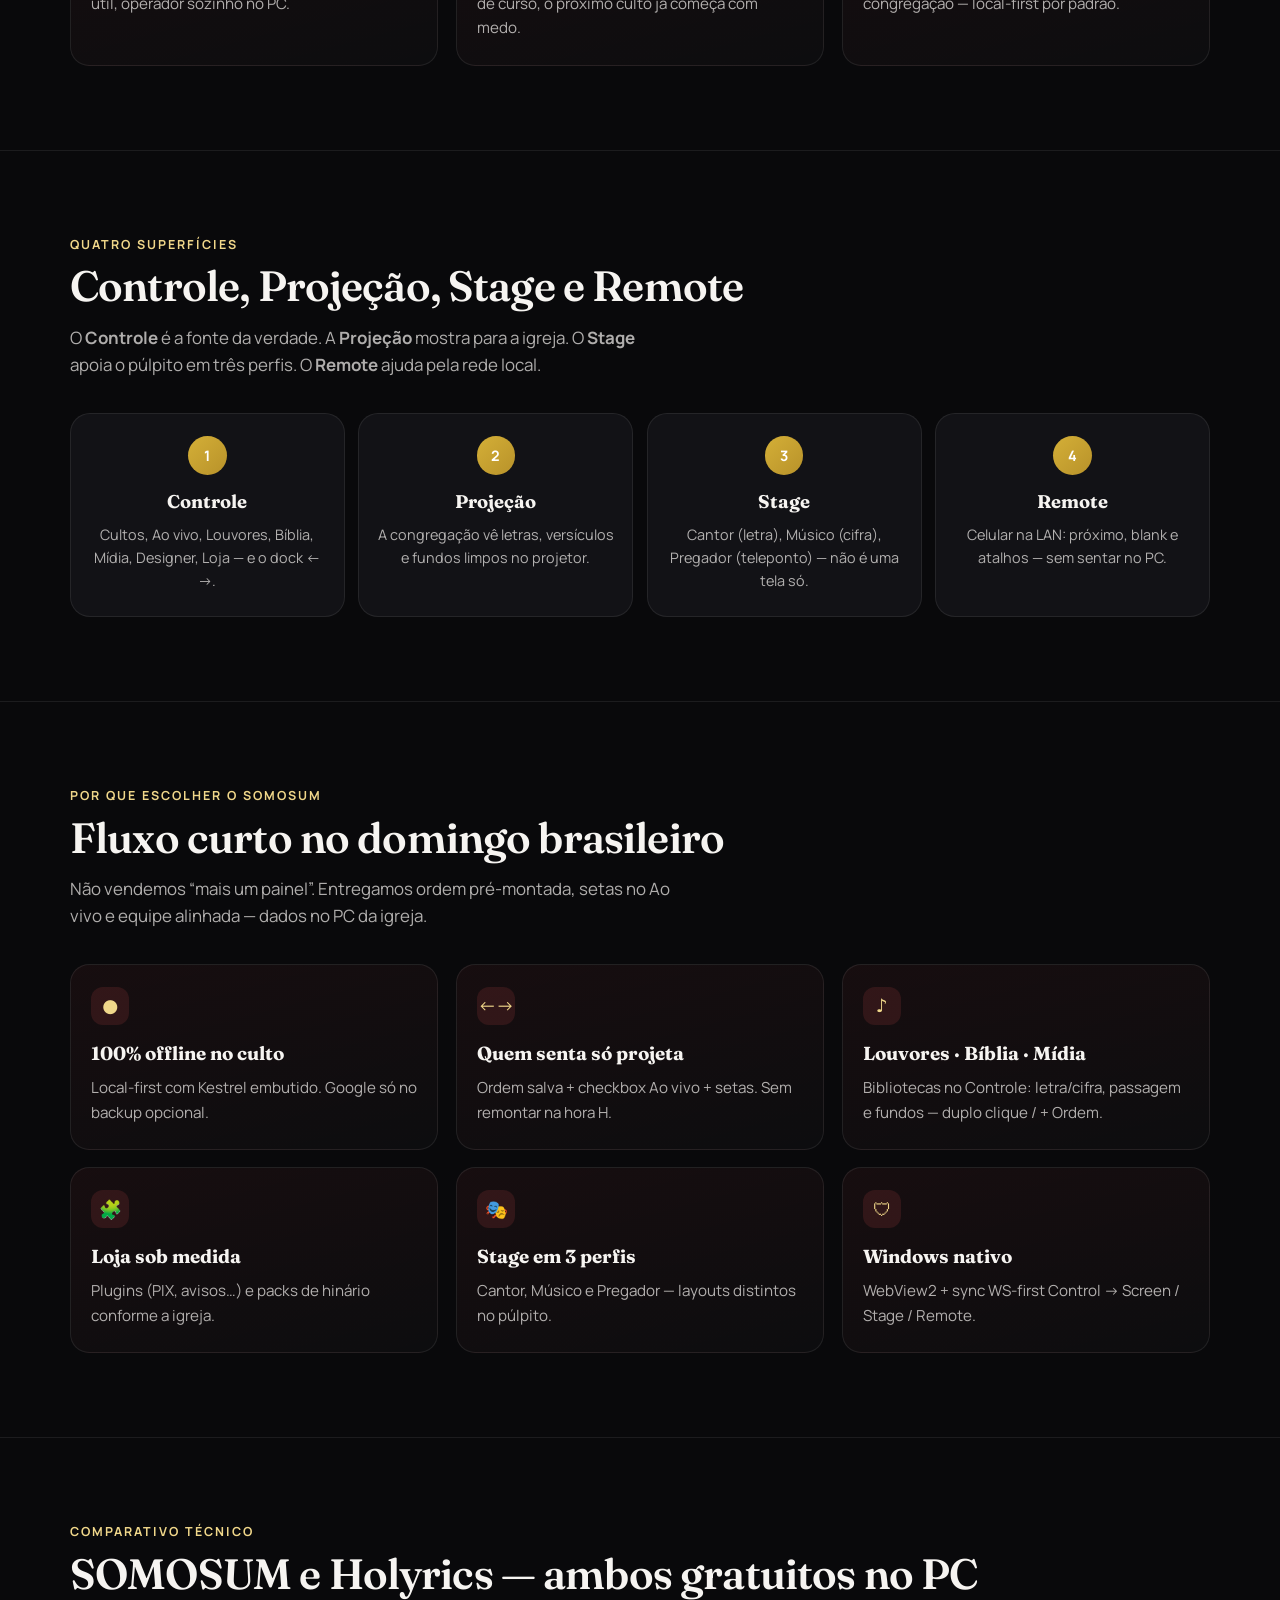
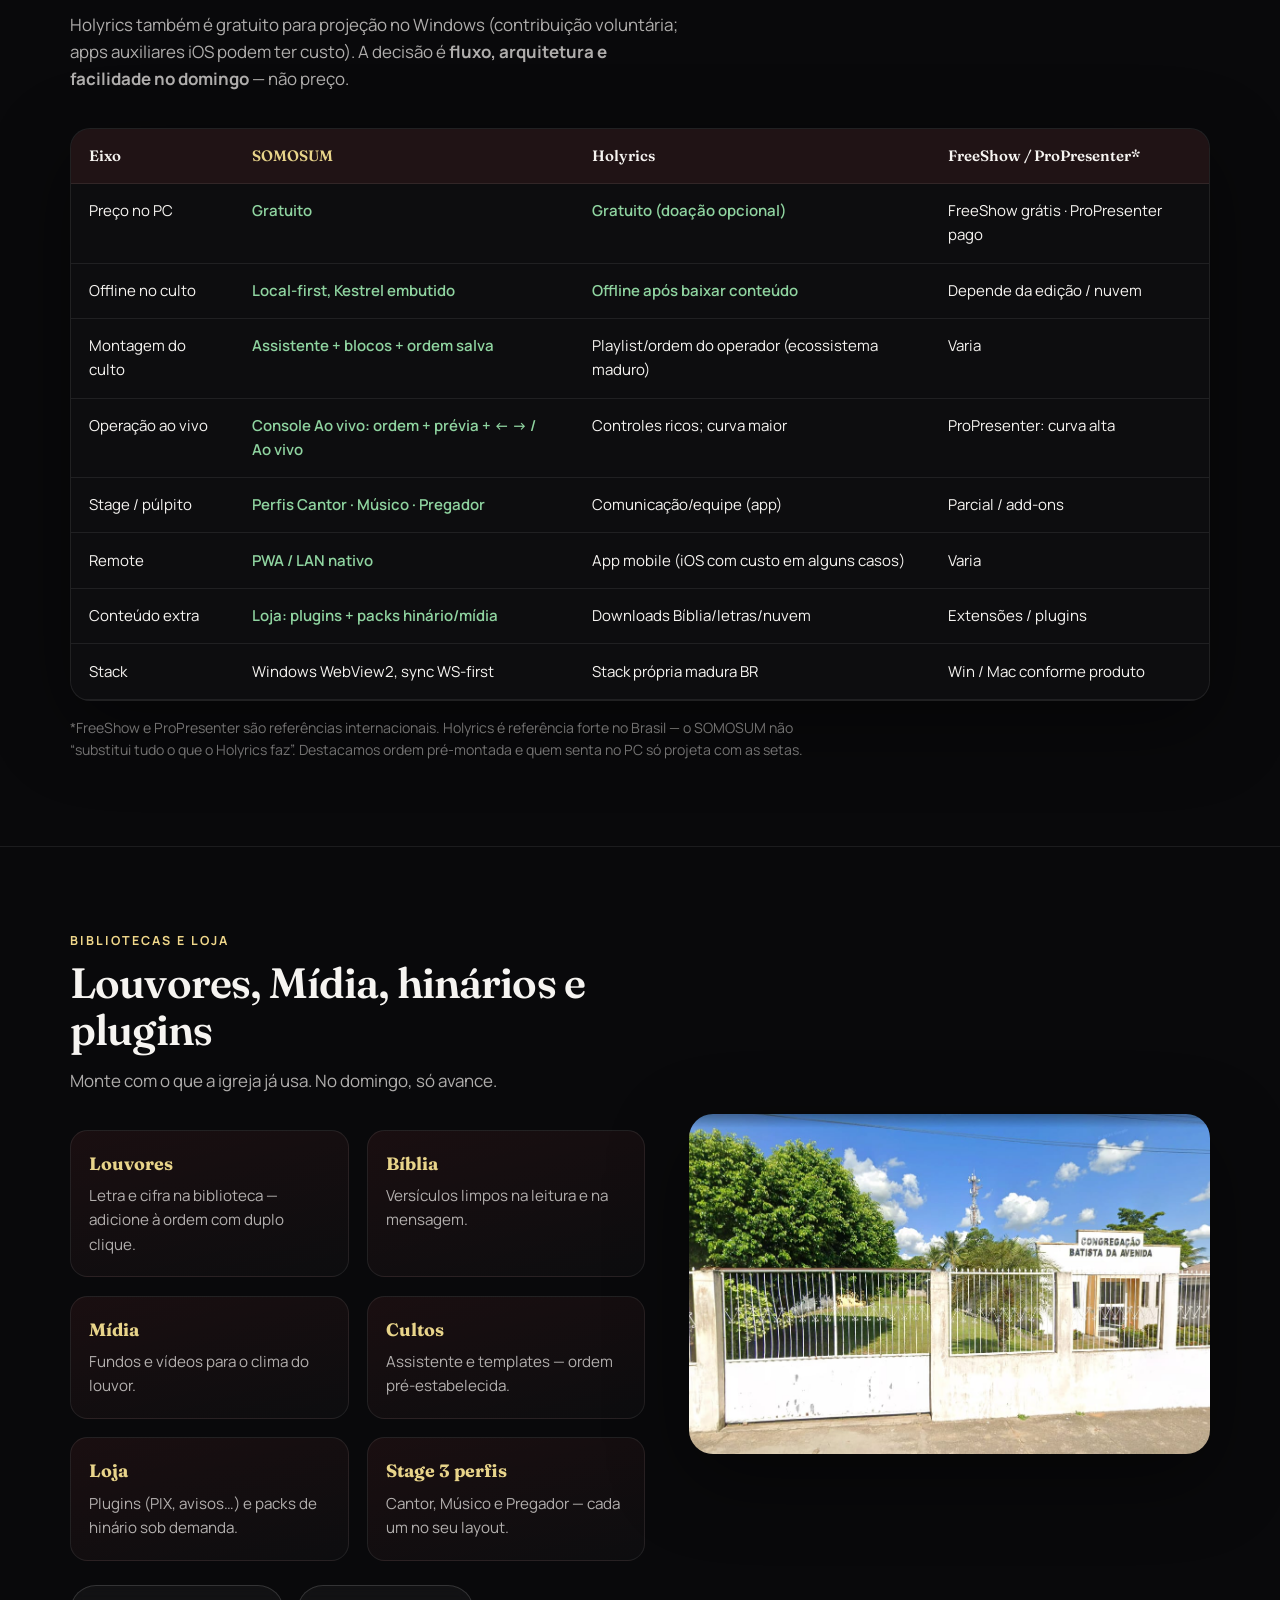
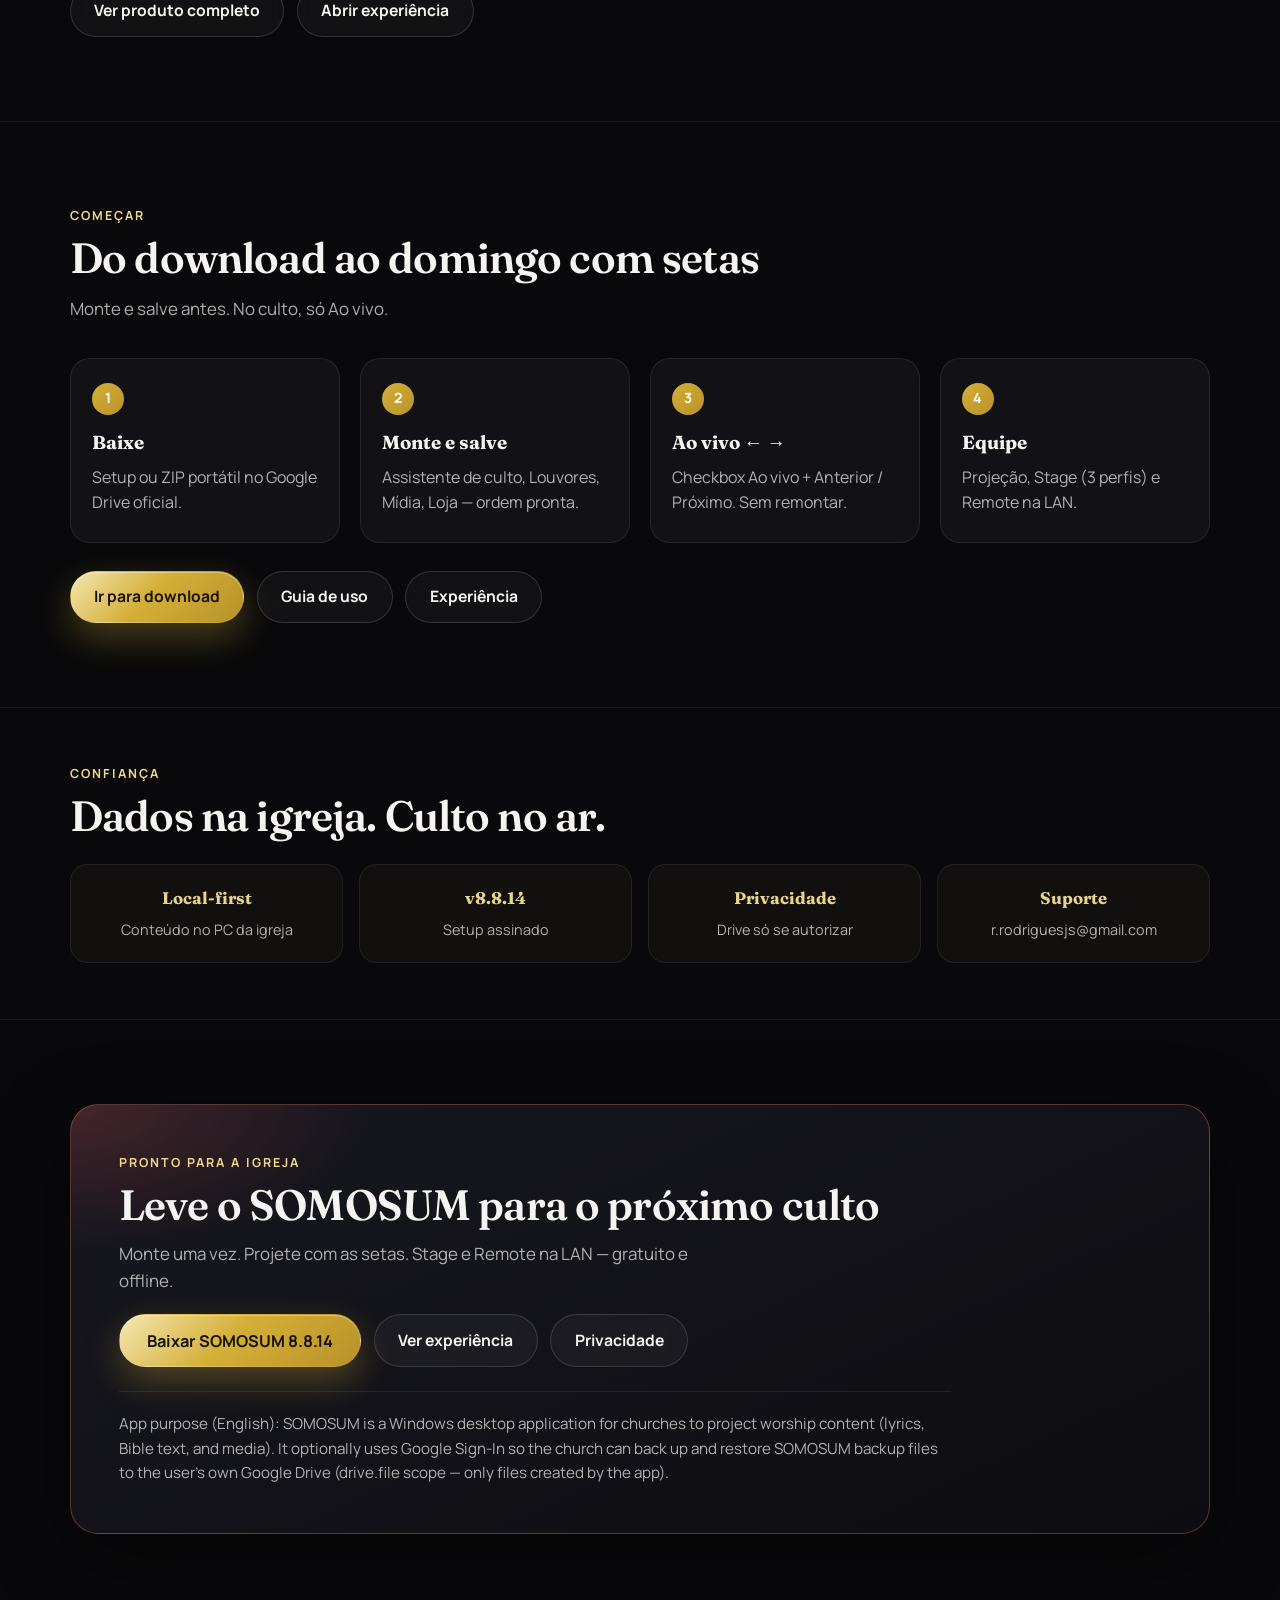
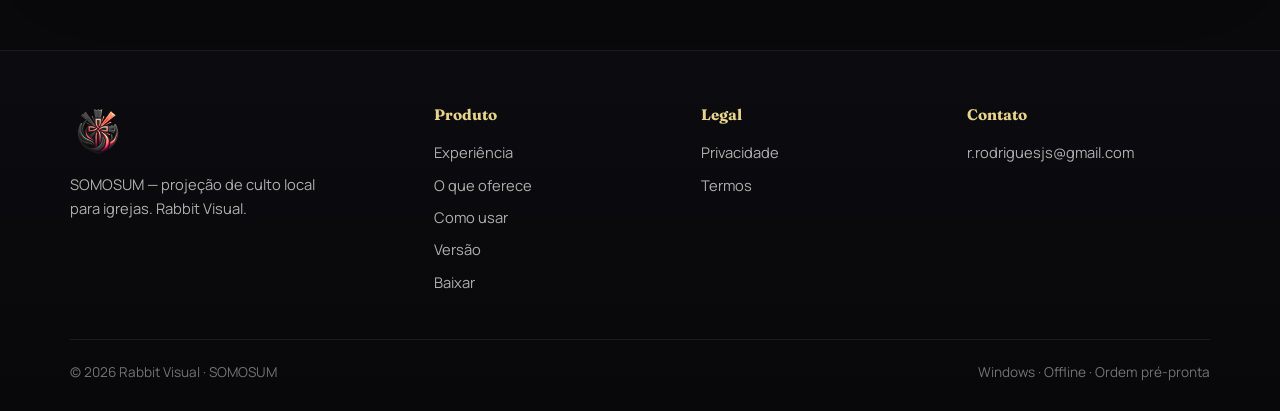
==== commit 50e14983: "Apresentar o SOMOSUM 8.8.14 com site completo e o mesmo link do Setup. O canal de download permanece" ====
--- a/index.html
+++ b/index.html
@@ -48,7 +48,7 @@
         "name": "SOMOSUM",
         "applicationCategory": "MultimediaApplication",
         "operatingSystem": "Windows 10, Windows 11",
-        "softwareVersion": "8.8.3",
+        "softwareVersion": "8.8.14",
         "offers": {
           "@type": "Offer",
           "price": "0",
@@ -56,7 +56,7 @@
         },
         "description": "Aplicativo desktop local para igrejas: ordem de culto pré-pronta, Ao vivo com setas, Stage Cantor/Músico/Pregador e Remote na LAN.",
         "url": "https://rabbitvisual.github.io/somosum-site/",
-        "downloadUrl": "https://drive.google.com/file/d/1PQbhJiMR1xn0FpYrkh28dzPiR6v2TEzd/view?usp=sharing",
+        "downloadUrl": "https://github.com/RabbitVisual/somosum-updates/releases/download/setup-8.8.3/SOMOSUM-Setup.exe",
         "image": "https://rabbitvisual.github.io/somosum-site/assets/SOMOSUM.png",
         "author": { "@type": "Person", "name": "Reinan Rodrigues" }
       }
@@ -111,14 +111,53 @@
           </a>
           <a class="btn btn-secondary" href="experiencia.html">Ver experiência interativa</a>
         </div>
-        <p class="hero-note">Versão 8.8.3 · Gratuito · Offline no culto · Windows 10/11</p>
+        <p class="hero-note">versão 8.8.14 · Gratuito · Offline no culto · Windows 10/11</p>
+        <div class="now-banner reveal" id="agora">
+          <div>
+            <strong>Agora</strong>
+            <h3>8.8.14 — vale baixar hoje</h3>
+            <p>Projetor no HDMI/VGA nativo, letras nítidas, mensagem com card do pregador, fontes profissionais e atualização que alcança até o instalador antigo.</p>
+          </div>
+          <a class="btn btn-primary" href="versao.html">Por que atualizar</a>
+        </div>
         <div class="anchor-nav" aria-label="Seções desta página">
+          <a href="#agora">Agora</a>
           <a href="#fluxo">Fluxo</a>
           <a href="#demo">Demo</a>
+          <a href="#sistema">Sistema</a>
           <a href="#porque">Por que nós</a>
           <a href="#comparativo">Comparativo</a>
           <a href="#recursos">Recursos</a>
           <a href="#passos">Começar</a>
+        </div>
+      </div>
+    </section>
+
+    <div class="ticker" aria-hidden="true">
+      <div class="ticker-track">
+        <span>Controle</span><span>Projeção HDMI nativo</span><span>Stage Cantor · Músico · Pregador</span><span>Remote na LAN</span><span>Louvores e cifra</span><span>Bíblia</span><span>Mensagem e cards</span><span>Designer</span><span>Loja e plugins</span><span>Pré-culto</span><span>PIX</span><span>PowerPoint</span><span>MIDI</span><span>Backup Drive</span>
+        <span>Controle</span><span>Projeção HDMI nativo</span><span>Stage Cantor · Músico · Pregador</span><span>Remote na LAN</span><span>Louvores e cifra</span><span>Bíblia</span><span>Mensagem e cards</span><span>Designer</span><span>Loja e plugins</span><span>Pré-culto</span><span>PIX</span><span>PowerPoint</span><span>MIDI</span><span>Backup Drive</span>
+      </div>
+    </div>
+
+    <section class="section" id="sistema" aria-labelledby="sis-title">
+      <div class="wrap">
+        <p class="kicker reveal">O sistema completo</p>
+        <h2 id="sis-title" class="reveal">Tudo o que a igreja usa no domingo — de verdade</h2>
+        <p class="lead reveal">Não é um slide deck genérico. É o Painel Gerencial, o Controle ao vivo, o projetor, o púlpito e o celular da equipe — no PC da igreja, sem nuvem obrigatória.</p>
+        <div class="mosaic">
+          <article class="reveal"><h3>Painel Gerencial</h3><p>Hub do culto neste PC: Telas, Loja, Rede/QR, monitores, desempenho, backup, igreja e Sobre com a versão ao vivo.</p></article>
+          <article class="reveal"><h3>Controle ao vivo</h3><p>Ordem, prévia 16:9, Ao vivo, setas, inspetor, bibliotecas, Designer e Ajustes. Tour na tecla ?.</p></article>
+          <article class="reveal"><h3>Projeção</h3><p>Tela da congregação em tela cheia no HDMI/VGA nativo, vídeo em cover, letra com contorno firme.</p></article>
+          <article class="reveal"><h3>Louvores</h3><p>Letra e cifra na biblioteca, busca, divisão por estrofe, tipografia Montserrat e pack Google Fonts no projetor.</p></article>
+          <article class="reveal"><h3>Bíblia</h3><p>Leitura, capítulo, introito, interlinear e leitura responsiva — versículo a versículo como slides.</p></article>
+          <article class="reveal"><h3>Mensagem</h3><p>Tema, referência, divisa, pregador ou pregadora, origem, foto e seis modelos de card.</p></article>
+          <article class="reveal"><h3>Stage 3 perfis</h3><p>Cantor (letra), Músico (cifra) e Pregador (teleponto) — sem redesenhar a tela a cada pulso.</p></article>
+          <article class="reveal"><h3>Remote</h3><p>Celular na mesma Wi‑Fi: próximo, anterior, tela preta. LAN que desliga de verdade quando você pede.</p></article>
+          <article class="reveal"><h3>Loja</h3><p>Plugins (PIX, avisos, timer, QR, visitantes…) e packs de hinário/mídia sob demanda.</p></article>
+          <article class="reveal"><h3>Pré-culto</h3><p>Contagem, sino e atmosfera antes da abertura — sem painel inchado de modelos.</p></article>
+          <article class="reveal"><h3>Designer</h3><p>Camadas, fundos e tipografia livre quando a igreja quer identidade própria.</p></article>
+          <article class="reveal"><h3>Atualização</h3><p>Ajuda → Verificar atualização. Passo a passo até 8.8.14. Quem está no instalador 8.7.8 também chega.</p></article>
         </div>
       </div>
     </section>
@@ -441,7 +480,7 @@
         <h2 id="trust-title" class="reveal">Dados na igreja. Culto no ar.</h2>
         <div class="trust-bar" style="margin-top:1.5rem">
           <div class="trust-item reveal"><strong>Local-first</strong><span>Conteúdo no PC da igreja</span></div>
-          <div class="trust-item reveal"><strong>v8.8.3</strong><span>Setup assinado</span></div>
+          <div class="trust-item reveal"><strong>v8.8.14</strong><span>Setup assinado</span></div>
           <div class="trust-item reveal"><strong>Privacidade</strong><span>Drive só se autorizar</span></div>
           <div class="trust-item reveal"><strong>Suporte</strong><span>r.rodriguesjs@gmail.com</span></div>
         </div>
@@ -455,7 +494,7 @@
           <h2 id="cta-title">Leve o SOMOSUM para o próximo culto</h2>
           <p class="lead" style="margin-bottom:1.25rem">Monte uma vez. Projete com as setas. Stage e Remote na LAN — gratuito e offline.</p>
           <div class="cta-row">
-            <a class="btn btn-primary btn-soft" href="download.html">Baixar SOMOSUM 8.8.3</a>
+            <a class="btn btn-primary btn-soft" href="download.html">Baixar SOMOSUM 8.8.14</a>
             <a class="btn btn-secondary" href="experiencia.html">Ver experiência</a>
             <a class="btn btn-secondary" href="privacidade.html">Privacidade</a>
           </div>
@@ -477,7 +516,7 @@
           <a href="experiencia.html">Experiência</a>
           <a href="produto.html">O que oferece</a>
           <a href="como-usar.html">Como usar</a>
-          <a href="versao.html">Versão 8.8.3</a>
+          <a href="versao.html">Versão</a>
           <a href="download.html">Baixar</a>
         </div>
         <div class="footer-col">
--- a/assets/site.css
+++ b/assets/site.css
@@ -5,12 +5,12 @@
   --paper: #f6f4f1;
   --muted: rgba(246, 244, 241, 0.7);
   --faint: rgba(246, 244, 241, 0.45);
-  --coral: #ff5c5c;
-  --coral-2: #ff8a6a;
-  --coral-deep: #e43d3d;
-  --gold: #d9c98a;
+  --coral: #d4af37;
+  --coral-2: #f0d78a;
+  --coral-deep: #b8922a;
+  --gold: #e8d48a;
   --line: rgba(255, 255, 255, 0.08);
-  --line-strong: rgba(255, 140, 110, 0.35);
+  --line-strong: rgba(212, 175, 55, 0.42);
   --shadow: 0 24px 80px rgba(0, 0, 0, 0.45);
   --font-display: "Fraunces", Georgia, serif;
   --font-body: "Manrope", system-ui, sans-serif;
@@ -35,8 +35,8 @@
   color: var(--paper);
   font-family: var(--font-body);
   background:
-    radial-gradient(900px 500px at 8% -5%, rgba(255, 92, 92, 0.14), transparent 55%),
-    radial-gradient(700px 420px at 92% 8%, rgba(217, 201, 138, 0.08), transparent 50%),
+    radial-gradient(900px 500px at 8% -5%, rgba(212, 175, 55, 0.16), transparent 55%),
+    radial-gradient(700px 420px at 92% 8%, rgba(232, 212, 138, 0.1), transparent 50%),
     var(--bg);
   line-height: 1.6;
   -webkit-font-smoothing: antialiased;
@@ -148,10 +148,10 @@
   min-height: 2.35rem;
   padding: 0 0.95rem;
   border-radius: 999px;
-  background: linear-gradient(135deg, var(--coral), var(--coral-deep));
-  color: #fff !important;
-  font-weight: 600 !important;
-  box-shadow: 0 8px 24px rgba(255, 92, 92, 0.28);
+  background: linear-gradient(135deg, #f0d78a, var(--coral) 42%, var(--coral-deep));
+  color: #1a1408 !important;
+  font-weight: 700 !important;
+  box-shadow: 0 8px 24px rgba(212, 175, 55, 0.32);
 }
 
 .nav-cta:hover {
@@ -201,18 +201,18 @@
 }
 
 .btn-primary {
-  background: linear-gradient(135deg, #ff7a62 0%, var(--coral) 42%, var(--coral-deep) 100%);
-  color: #fff;
+  background: linear-gradient(135deg, #f6e7b2 0%, var(--coral) 46%, var(--coral-deep) 100%);
+  color: #1a1408;
   box-shadow:
-    0 14px 36px rgba(255, 92, 92, 0.35),
-    inset 0 1px 0 rgba(255, 255, 255, 0.25);
+    0 14px 36px rgba(212, 175, 55, 0.32),
+    inset 0 1px 0 rgba(255, 255, 255, 0.35);
 }
 
 .btn-primary:hover {
-  color: #fff;
+  color: #1a1408;
   box-shadow:
-    0 18px 44px rgba(255, 92, 92, 0.42),
-    inset 0 1px 0 rgba(255, 255, 255, 0.28);
+    0 18px 44px rgba(212, 175, 55, 0.42),
+    inset 0 1px 0 rgba(255, 255, 255, 0.4);
 }
 
 .btn-secondary {
@@ -1212,3 +1212,80 @@
   }
 }
 
+.now-banner {
+  display: grid;
+  grid-template-columns: 1fr auto;
+  gap: 1.1rem 1.5rem;
+  align-items: center;
+  margin: 2.2rem 0 0;
+  padding: 1.15rem 1.35rem;
+  border: 1px solid rgba(212, 175, 55, 0.35);
+  border-radius: 18px;
+  background: linear-gradient(120deg, rgba(212, 175, 55, 0.12), rgba(9, 9, 11, 0.4));
+  box-shadow: 0 20px 50px rgba(0, 0, 0, 0.28);
+}
+.now-banner strong { color: var(--gold); font-size: 0.82rem; letter-spacing: 0.12em; text-transform: uppercase; }
+.now-banner p { margin: 0.2rem 0 0; color: var(--muted); }
+.now-banner h3 { margin: 0.15rem 0 0; font-family: var(--font-display); font-size: 1.35rem; }
+.ticker {
+  overflow: hidden;
+  border-block: 1px solid var(--line);
+  background: rgba(255,255,255,0.02);
+  margin: 0;
+}
+.ticker-track {
+  display: flex;
+  gap: 2.5rem;
+  width: max-content;
+  padding: 0.85rem 0;
+  animation: ticker 42s linear infinite;
+  color: var(--faint);
+  font-size: 0.86rem;
+  letter-spacing: 0.06em;
+  text-transform: uppercase;
+}
+.ticker-track span { white-space: nowrap; }
+.ticker:hover .ticker-track { animation-play-state: paused; }
+@keyframes ticker { to { transform: translateX(-50%); } }
+.mosaic {
+  display: grid;
+  grid-template-columns: repeat(3, 1fr);
+  gap: 1rem;
+  margin-top: 1.6rem;
+}
+.mosaic article {
+  padding: 1.25rem 1.2rem 1.35rem;
+  border-radius: 16px;
+  border: 1px solid var(--line);
+  background: linear-gradient(180deg, rgba(255,255,255,0.04), rgba(255,255,255,0.015));
+  min-height: 10.5rem;
+  transition: transform 0.35s var(--ease), border-color 0.35s ease, box-shadow 0.35s ease;
+}
+.mosaic article:hover {
+  transform: translateY(-6px);
+  border-color: rgba(212, 175, 55, 0.45);
+  box-shadow: 0 18px 40px rgba(0,0,0,0.35);
+}
+.mosaic h3 { margin: 0 0 0.4rem; font-size: 1.05rem; }
+.mosaic p { margin: 0; color: var(--muted); font-size: 0.92rem; }
+.why-now {
+  display: grid;
+  grid-template-columns: 1.1fr 0.9fr;
+  gap: 2rem;
+  align-items: start;
+  margin-top: 1.5rem;
+}
+.hash-box {
+  word-break: break-all;
+  background: #111114;
+  border: 1px solid #1f2937;
+  border-radius: 10px;
+  padding: .9rem 1rem;
+  font-family: ui-monospace, Consolas, monospace;
+  font-size: .86rem;
+}
+@media (max-width: 860px) {
+  .now-banner, .why-now, .mosaic { grid-template-columns: 1fr; }
+  .now-banner { text-align: left; }
+}
+
--- a/assets/demo.css
+++ b/assets/demo.css
@@ -5,7 +5,7 @@
   --demo-line: rgba(255, 255, 255, 0.1);
   --demo-gold: #e0d4a0;
   --demo-muted: rgba(246, 244, 241, 0.78);
-  --demo-coral: #ff6b5c;
+  --demo-coral: #d4af37;
   --demo-text: #f6f4f1;
   border-radius: 1.25rem;
   border: 1px solid var(--demo-line);
@@ -43,13 +43,13 @@
 
 .demo-tab:hover {
   color: #fff;
-  border-color: rgba(255, 140, 110, 0.4);
+  border-color: rgba(212, 175, 55, 0.45);
 }
 
 .demo-tab.is-active {
-  background: linear-gradient(135deg, #ff7a62, #e43d3d);
+  background: linear-gradient(135deg, #f0d78a, #d4af37 42%, #b8922a);
   border-color: transparent;
-  color: #fff;
+  color: #1a1408;
 }
 
 .demo-panel {
@@ -471,14 +471,14 @@
 
 .demo-remote-grid button.primary {
   grid-column: 1 / -1;
-  background: linear-gradient(135deg, #ff7a62, #e43d3d);
+  background: linear-gradient(135deg, #f0d78a, #d4af37 42%, #b8922a);
   border-color: transparent;
 }
 
 .demo-remote-grid button.warn {
   grid-column: 1 / -1;
   border-color: rgba(255, 140, 110, 0.4);
-  color: #ff8a6a;
+  color: #e8a090;
 }
 
 /* Flow steps */
@@ -507,8 +507,8 @@
   justify-content: center;
   border-radius: 999px;
   margin-bottom: 0.65rem;
-  background: linear-gradient(135deg, #ff7a62, #e43d3d);
-  color: #fff;
+  background: linear-gradient(135deg, #f0d78a, #d4af37 42%, #b8922a);
+  color: #1a1408;
   font-weight: 700;
   font-size: 0.8rem;
 }
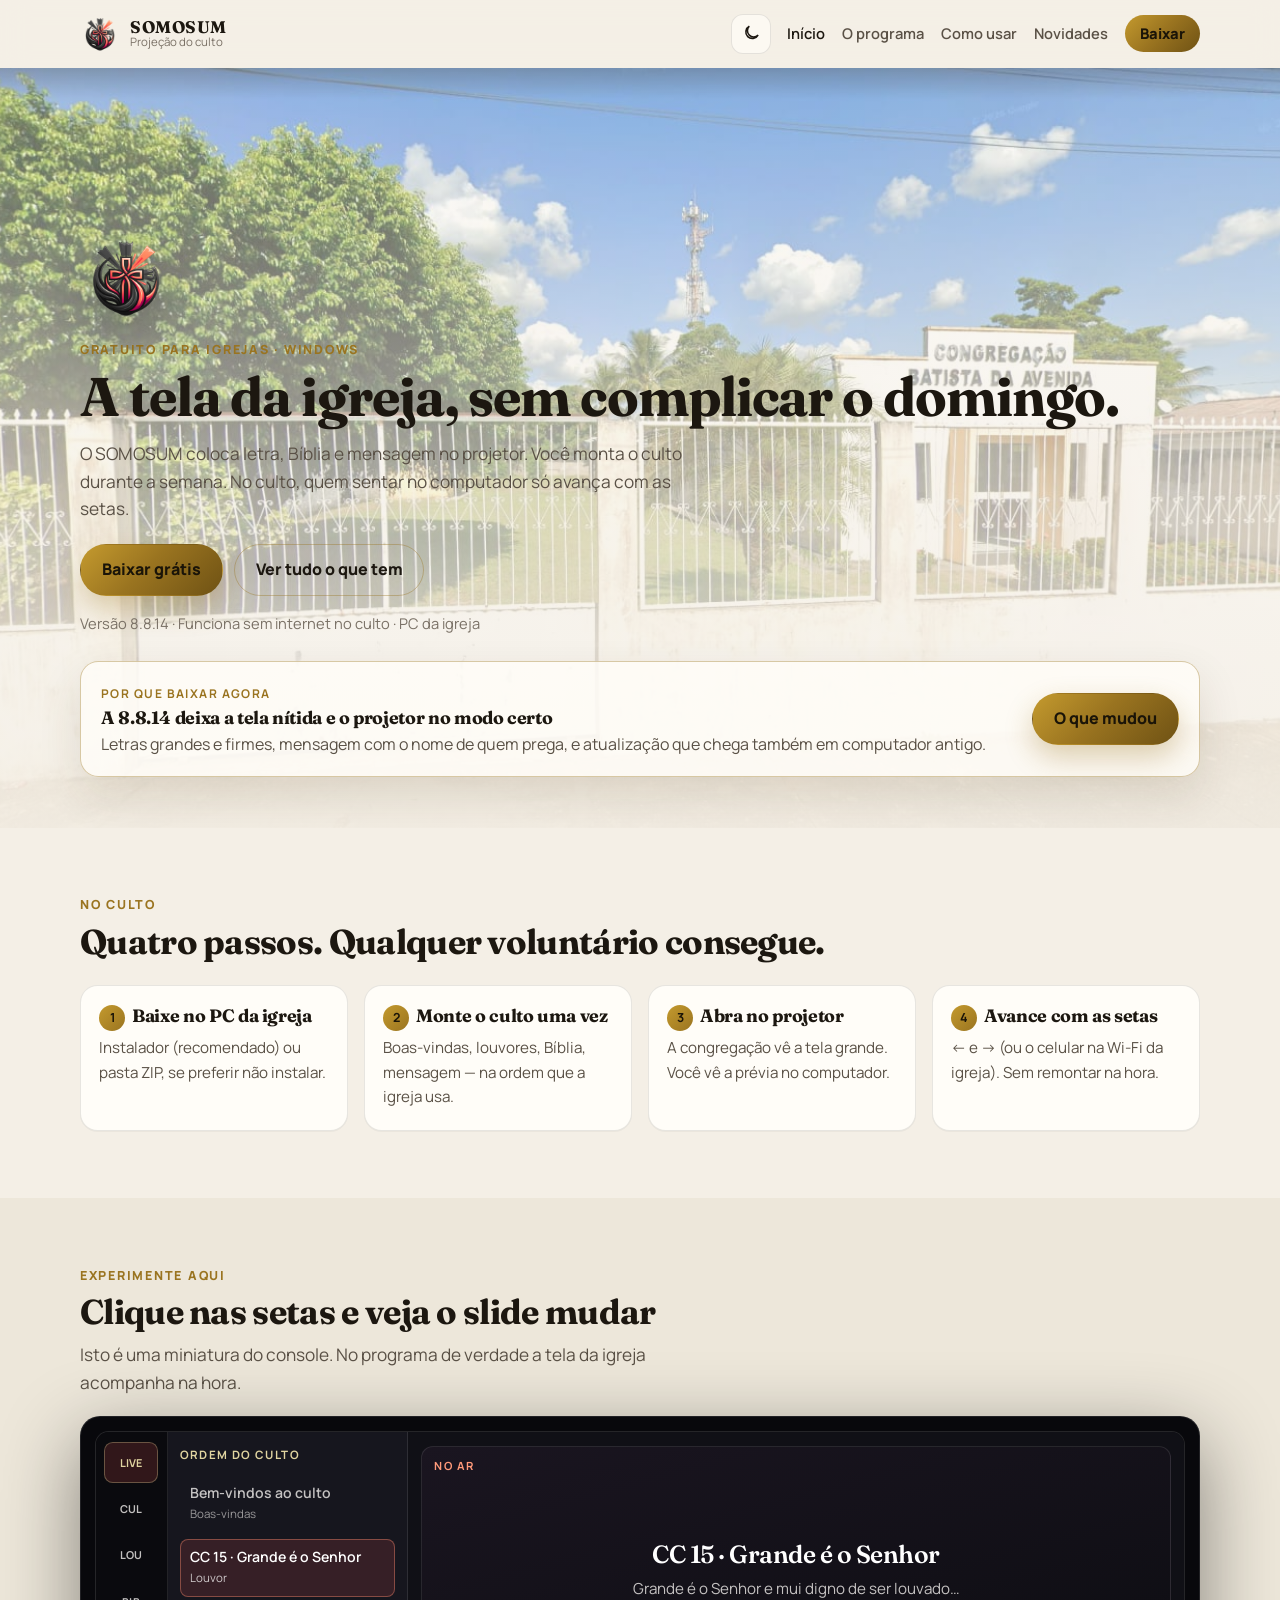
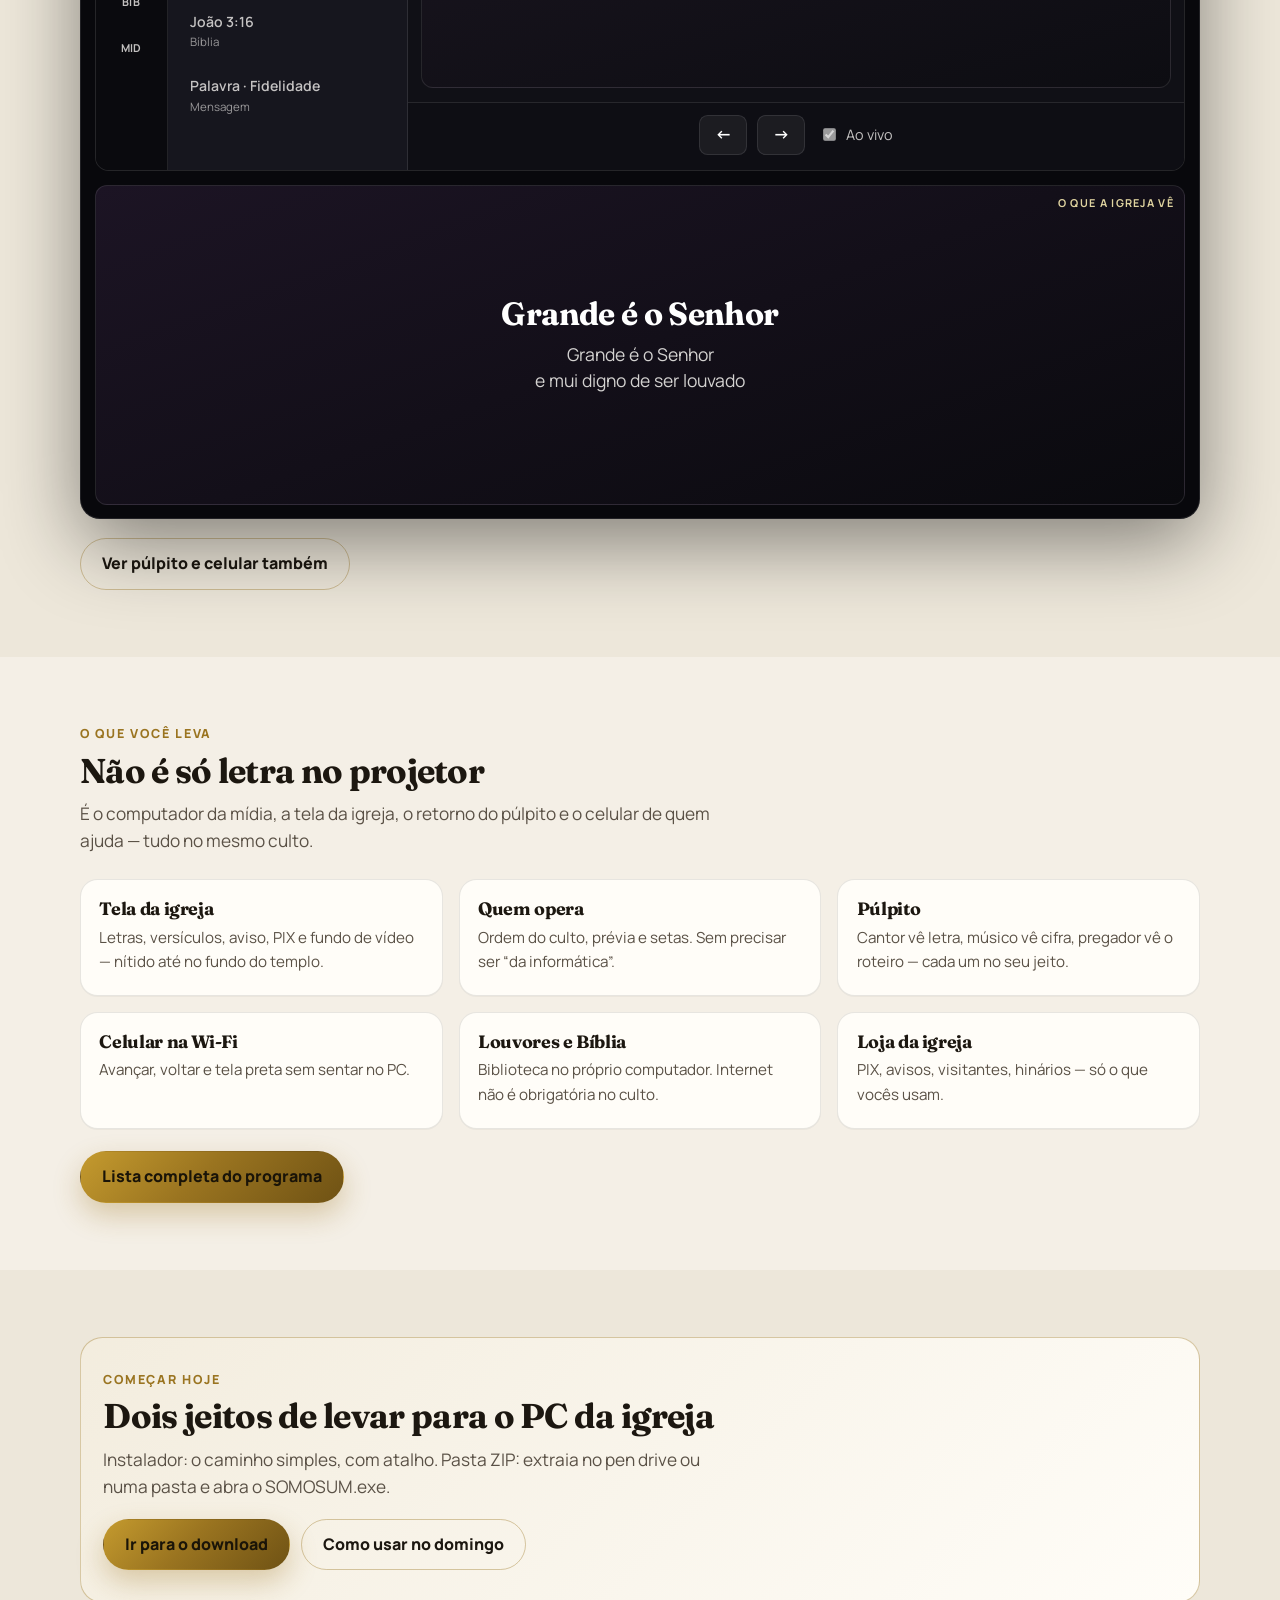
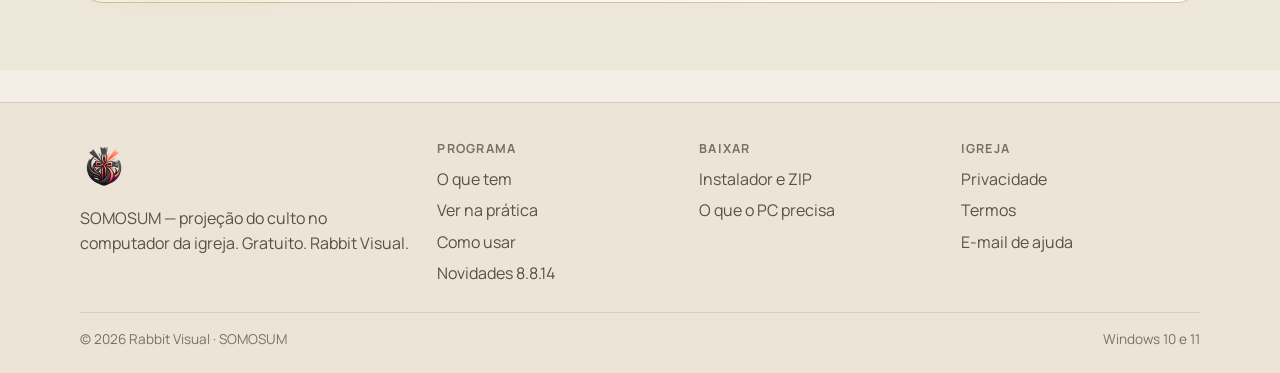
==== commit 914eb1c5: "Redesenhar o site para voluntarios: tema claro/escuro e ZIP no mesmo link. Remove o bloco tecnico da" ====
--- a/index.html
+++ b/index.html
@@ -1,198 +1,119 @@
-<!DOCTYPE html>
+﻿<!DOCTYPE html>
 <html lang="pt-BR">
 <head>
   <meta charset="utf-8">
   <meta name="viewport" content="width=device-width, initial-scale=1">
-  <title>SOMOSUM — monte uma vez, projete com as setas</title>
-  <meta name="description" content="SOMOSUM: ordem do culto pré-pronta, Ao vivo com ← →, Louvores, Mídia, Loja e Stage Cantor/Músico/Pregador. Gratuito e offline no Windows — comparação justa com Holyrics.">
-  <meta name="keywords" content="SOMOSUM, projeção culto, Holyrics, letras igreja, Bíblia projetor, software igreja Windows, Remote culto, Stage púlpito, ordem do culto">
-  <meta name="author" content="Rabbit Visual · Reinan Rodrigues">
-  <meta name="robots" content="index, follow">
+  <title>SOMOSUM — o culto na tela, simples de operar</title>
+  <meta name="description" content="SOMOSUM é o programa gratuito para a igreja projetar letras, Bíblia e mensagem no Windows. Monte o culto uma vez; no domingo, avance com as setas. Offline, sem mensalidade.">
   <meta name="google-site-verification" content="nLejR0vznH-2jq-zF15tfKEdONbFsd5ylkOThsWnRHE">
-  <meta name="theme-color" content="#09090b">
-  <meta name="application-name" content="SOMOSUM">
-  <meta property="og:type" content="website">
-  <meta property="og:site_name" content="SOMOSUM">
-  <meta property="og:locale" content="pt_BR">
-  <meta property="og:title" content="SOMOSUM — monte uma vez, projete com as setas">
-  <meta property="og:description" content="Ordem pré-pronta. No domingo, quem sentar no PC só usa ← →. Stage, Remote e Loja — gratuito e offline.">
-  <meta property="og:image" content="https://rabbitvisual.github.io/somosum-site/assets/capa-hero.jpg">
-  <meta property="og:image:alt" content="SOMOSUM — projeção para cultos">
+  <meta name="theme-color" content="#0c0b09">
+  <meta property="og:title" content="SOMOSUM — o culto na tela, simples de operar">
+  <meta property="og:description" content="Monte o culto uma vez. No domingo, só as setas. Gratuito para igrejas no Windows.">
+  <meta property="og:image" content="https://rabbitvisual.github.io/somosum-site/assets/ambiente-igreja.jpg">
   <meta property="og:url" content="https://rabbitvisual.github.io/somosum-site/">
-  <meta name="twitter:card" content="summary_large_image">
-  <meta name="twitter:title" content="SOMOSUM — monte uma vez, projete com as setas">
-  <meta name="twitter:description" content="Aplicativo Windows gratuito para igrejas. Ordem salva, Ao vivo com setas, Stage e Remote.">
-  <meta name="twitter:image" content="https://rabbitvisual.github.io/somosum-site/assets/capa-hero.jpg">
   <link rel="canonical" href="https://rabbitvisual.github.io/somosum-site/">
-  <link rel="icon" href="assets/favicon-64.png" type="image/png" sizes="64x64">
-  <link rel="icon" href="assets/SOMOSUM.png" type="image/png">
+  <link rel="icon" href="assets/favicon-64.png" type="image/png">
   <link rel="apple-touch-icon" href="assets/apple-touch-icon.png">
   <link rel="preconnect" href="https://fonts.googleapis.com">
   <link rel="preconnect" href="https://fonts.gstatic.com" crossorigin>
-  <link href="https://fonts.googleapis.com/css2?family=Fraunces:opsz,wght@9..144,500;9..144,600&family=Manrope:wght@400;500;600;700&display=swap" rel="stylesheet">
+  <link href="https://fonts.googleapis.com/css2?family=Fraunces:opsz,wght@9..144,500;9..144,600&family=Manrope:wght@400;500;600;700;800&display=swap" rel="stylesheet">
   <link rel="stylesheet" href="assets/site.css">
   <link rel="stylesheet" href="assets/demo.css">
-  <script type="application/ld+json">
-  {
-    "@context": "https://schema.org",
-    "@graph": [
-      {
-        "@type": "Organization",
-        "name": "Rabbit Visual",
-        "email": "r.rodriguesjs@gmail.com",
-        "url": "https://rabbitvisual.github.io/somosum-site/",
-        "logo": "https://rabbitvisual.github.io/somosum-site/assets/SOMOSUM.png"
-      },
-      {
-        "@type": "SoftwareApplication",
-        "name": "SOMOSUM",
-        "applicationCategory": "MultimediaApplication",
-        "operatingSystem": "Windows 10, Windows 11",
-        "softwareVersion": "8.8.14",
-        "offers": {
-          "@type": "Offer",
-          "price": "0",
-          "priceCurrency": "BRL"
-        },
-        "description": "Aplicativo desktop local para igrejas: ordem de culto pré-pronta, Ao vivo com setas, Stage Cantor/Músico/Pregador e Remote na LAN.",
-        "url": "https://rabbitvisual.github.io/somosum-site/",
-        "downloadUrl": "https://github.com/RabbitVisual/somosum-updates/releases/download/setup-8.8.3/SOMOSUM-Setup.exe",
-        "image": "https://rabbitvisual.github.io/somosum-site/assets/SOMOSUM.png",
-        "author": { "@type": "Person", "name": "Reinan Rodrigues" }
+  <script>
+    (function () {
+      try {
+        var t = localStorage.getItem("somosum-theme");
+        if (t !== "light" && t !== "dark") {
+          t = matchMedia("(prefers-color-scheme: light)").matches ? "light" : "dark";
+        }
+        document.documentElement.setAttribute("data-theme", t);
+      } catch (e) {
+        document.documentElement.setAttribute("data-theme", "dark");
       }
-    ]
-  }
+    })();
   </script>
 </head>
 <body>
+  <a class="skip" href="#conteudo">Pular para o conteúdo</a>
   <header class="site-header">
     <div class="wrap">
       <a class="brand" href="index.html" aria-current="page">
         <img src="assets/logo-nav.png" width="40" height="40" alt="SOMOSUM">
-        <span class="brand-text">
-          <strong>SOMOSUM</strong>
-          <small>Somos um</small>
-        </span>
+        <span class="brand-text"><strong>SOMOSUM</strong><small>Projeção do culto</small></span>
       </a>
-      <button class="nav-toggle" type="button" aria-label="Abrir menu" aria-expanded="false">
-        <span></span><span></span><span></span>
-      </button>
-      <nav class="nav" aria-label="Principal">
-        <a href="index.html" aria-current="page">Início</a>
-        <a href="experiencia.html">Experiência</a>
-        <a href="produto.html">Produto</a>
-        <a href="como-usar.html">Como usar</a>
-        <a href="versao.html">Versão</a>
-        <a href="download.html" class="nav-cta">Baixar</a>
-      </nav>
+      <div class="header-actions">
+        <button class="icon-btn" type="button" data-theme-toggle aria-pressed="false">
+          <svg class="icon-sun" viewBox="0 0 24 24" fill="none" stroke="currentColor" stroke-width="2" aria-hidden="true"><circle cx="12" cy="12" r="4"/><path d="M12 2v2M12 20v2M4.9 4.9l1.4 1.4M17.7 17.7l1.4 1.4M2 12h2M20 12h2M4.9 19.1l1.4-1.4M17.7 6.3l1.4-1.4"/></svg>
+          <svg class="icon-moon" viewBox="0 0 24 24" fill="none" stroke="currentColor" stroke-width="2" aria-hidden="true"><path d="M21 14.5A8.5 8.5 0 1 1 9.5 3 7 7 0 0 0 21 14.5z"/></svg>
+        </button>
+        <button class="nav-toggle" type="button" aria-label="Abrir menu" aria-expanded="false"><span></span><span></span><span></span></button>
+        <nav class="nav" aria-label="Principal">
+          <a href="index.html" aria-current="page">Início</a>
+          <a href="produto.html">O programa</a>
+          <a href="como-usar.html">Como usar</a>
+          <a href="versao.html">Novidades</a>
+          <a href="download.html" class="nav-cta">Baixar</a>
+        </nav>
+      </div>
     </div>
   </header>
 
-  <main>
-    <section class="sr-purpose" aria-label="Identidade do aplicativo SOMOSUM">
-      <p><strong>App name:</strong> SOMOSUM</p>
-      <p><strong>Purpose:</strong> SOMOSUM is a desktop app for churches to project worship content and optionally back up data to the user’s Google Drive with Google Sign-In.</p>
-      <p><strong>Finalidade:</strong> O aplicativo SOMOSUM serve para projetar o culto e, opcionalmente, fazer backup no Google Drive da igreja.</p>
-    </section>
-
+  <main id="conteudo">
     <section class="hero" aria-labelledby="hero-title">
       <div class="hero-bg" aria-hidden="true">
-        <img src="assets/capa-hero.jpg" alt="" width="1408" height="768" fetchpriority="high">
+        <img src="assets/ambiente-igreja.jpg" alt="" width="1600" height="900" fetchpriority="high">
       </div>
       <div class="wrap hero-inner">
-        <img class="hero-logo" src="assets/SOMOSUM.png" width="132" height="132" alt="Logo do aplicativo SOMOSUM">
-        <p class="app-name-label">Aplicativo SOMOSUM</p>
-        <h1 id="hero-title">Monte uma vez. No domingo, só as setas.</h1>
-        <p class="lede">O culto fica com ordem pré-pronta. Quem sentar no PC abre <strong>Ao vivo</strong>, marca a checkbox e avança com <strong>← →</strong> — sem remontar a sequência na hora H.</p>
-        <div class="cta-row">
-          <a class="btn btn-primary btn-soft" href="download.html">
-            <svg class="btn-icon" viewBox="0 0 24 24" fill="none" aria-hidden="true"><path d="M12 3v12m0 0 4-4m-4 4-4-4M5 21h14" stroke="currentColor" stroke-width="2" stroke-linecap="round" stroke-linejoin="round"/></svg>
-            Baixar grátis (Windows)
-          </a>
-          <a class="btn btn-secondary" href="experiencia.html">Ver experiência interativa</a>
-        </div>
-        <p class="hero-note">versão 8.8.14 · Gratuito · Offline no culto · Windows 10/11</p>
-        <div class="now-banner reveal" id="agora">
+        <img class="hero-logo" src="assets/SOMOSUM.png" width="92" height="92" alt="">
+        <p class="kicker">Gratuito para igrejas · Windows</p>
+        <h1 id="hero-title">A tela da igreja, sem complicar o domingo.</h1>
+        <p class="lede">O SOMOSUM coloca letra, Bíblia e mensagem no projetor. Você monta o culto durante a semana. No culto, quem sentar no computador só avança com as setas.</p>
+        <div class="cta-row" style="margin-top:1.3rem">
+          <a class="btn btn-primary" href="download.html">Baixar grátis</a>
+          <a class="btn btn-secondary" href="produto.html">Ver tudo o que tem</a>
+        </div>
+        <p class="hero-note">Versão 8.8.14 · Funciona sem internet no culto · PC da igreja</p>
+        <div class="now-banner reveal">
           <div>
-            <strong>Agora</strong>
-            <h3>8.8.14 — vale baixar hoje</h3>
-            <p>Projetor no HDMI/VGA nativo, letras nítidas, mensagem com card do pregador, fontes profissionais e atualização que alcança até o instalador antigo.</p>
-          </div>
-          <a class="btn btn-primary" href="versao.html">Por que atualizar</a>
-        </div>
-        <div class="anchor-nav" aria-label="Seções desta página">
-          <a href="#agora">Agora</a>
-          <a href="#fluxo">Fluxo</a>
-          <a href="#demo">Demo</a>
-          <a href="#sistema">Sistema</a>
-          <a href="#porque">Por que nós</a>
-          <a href="#comparativo">Comparativo</a>
-          <a href="#recursos">Recursos</a>
-          <a href="#passos">Começar</a>
-        </div>
-      </div>
-    </section>
-
-    <div class="ticker" aria-hidden="true">
-      <div class="ticker-track">
-        <span>Controle</span><span>Projeção HDMI nativo</span><span>Stage Cantor · Músico · Pregador</span><span>Remote na LAN</span><span>Louvores e cifra</span><span>Bíblia</span><span>Mensagem e cards</span><span>Designer</span><span>Loja e plugins</span><span>Pré-culto</span><span>PIX</span><span>PowerPoint</span><span>MIDI</span><span>Backup Drive</span>
-        <span>Controle</span><span>Projeção HDMI nativo</span><span>Stage Cantor · Músico · Pregador</span><span>Remote na LAN</span><span>Louvores e cifra</span><span>Bíblia</span><span>Mensagem e cards</span><span>Designer</span><span>Loja e plugins</span><span>Pré-culto</span><span>PIX</span><span>PowerPoint</span><span>MIDI</span><span>Backup Drive</span>
-      </div>
-    </div>
-
-    <section class="section" id="sistema" aria-labelledby="sis-title">
-      <div class="wrap">
-        <p class="kicker reveal">O sistema completo</p>
-        <h2 id="sis-title" class="reveal">Tudo o que a igreja usa no domingo — de verdade</h2>
-        <p class="lead reveal">Não é um slide deck genérico. É o Painel Gerencial, o Controle ao vivo, o projetor, o púlpito e o celular da equipe — no PC da igreja, sem nuvem obrigatória.</p>
-        <div class="mosaic">
-          <article class="reveal"><h3>Painel Gerencial</h3><p>Hub do culto neste PC: Telas, Loja, Rede/QR, monitores, desempenho, backup, igreja e Sobre com a versão ao vivo.</p></article>
-          <article class="reveal"><h3>Controle ao vivo</h3><p>Ordem, prévia 16:9, Ao vivo, setas, inspetor, bibliotecas, Designer e Ajustes. Tour na tecla ?.</p></article>
-          <article class="reveal"><h3>Projeção</h3><p>Tela da congregação em tela cheia no HDMI/VGA nativo, vídeo em cover, letra com contorno firme.</p></article>
-          <article class="reveal"><h3>Louvores</h3><p>Letra e cifra na biblioteca, busca, divisão por estrofe, tipografia Montserrat e pack Google Fonts no projetor.</p></article>
-          <article class="reveal"><h3>Bíblia</h3><p>Leitura, capítulo, introito, interlinear e leitura responsiva — versículo a versículo como slides.</p></article>
-          <article class="reveal"><h3>Mensagem</h3><p>Tema, referência, divisa, pregador ou pregadora, origem, foto e seis modelos de card.</p></article>
-          <article class="reveal"><h3>Stage 3 perfis</h3><p>Cantor (letra), Músico (cifra) e Pregador (teleponto) — sem redesenhar a tela a cada pulso.</p></article>
-          <article class="reveal"><h3>Remote</h3><p>Celular na mesma Wi‑Fi: próximo, anterior, tela preta. LAN que desliga de verdade quando você pede.</p></article>
-          <article class="reveal"><h3>Loja</h3><p>Plugins (PIX, avisos, timer, QR, visitantes…) e packs de hinário/mídia sob demanda.</p></article>
-          <article class="reveal"><h3>Pré-culto</h3><p>Contagem, sino e atmosfera antes da abertura — sem painel inchado de modelos.</p></article>
-          <article class="reveal"><h3>Designer</h3><p>Camadas, fundos e tipografia livre quando a igreja quer identidade própria.</p></article>
-          <article class="reveal"><h3>Atualização</h3><p>Ajuda → Verificar atualização. Passo a passo até 8.8.14. Quem está no instalador 8.7.8 também chega.</p></article>
-        </div>
-      </div>
-    </section>
-
-    <section class="section" id="fluxo" aria-labelledby="fluxo-title">
-      <div class="wrap">
-        <p class="kicker reveal">Fluxo operacional</p>
-        <h2 id="fluxo-title" class="reveal">Do ensaio ao “NO AR”</h2>
-        <p class="lead reveal">Marketing alinhado ao produto real: assistente de culto, ordem salva, console Ao vivo e bibliotecas.</p>
-        <div class="flow-ops reveal" style="margin-top:1.5rem">
-          <article>
-            <h3>1 · Montar</h3>
-            <p>Assistente gera ordem pré-estabelecida (boas-vindas, louvor, Bíblia, mensagem…). Você adiciona, remove, reordena, troca fundo e plugins.</p>
-          </article>
-          <article>
-            <h3>2 · Salvar</h3>
-            <p>O culto fica pronto na agenda. Qualquer operador abre o mesmo arquivo no domingo.</p>
-          </article>
-          <article>
-            <h3>3 · Ao vivo ← →</h3>
-            <p>Ordem à esquerda, prévia no centro, dock com Anterior / Próximo e checkbox <em>Ao vivo</em>. Sem remontar.</p>
-          </article>
-          <article>
-            <h3>4 · Equipe</h3>
-            <p>Stage Cantor / Músico / Pregador e Remote na LAN — cada perfil vê o que precisa.</p>
-          </article>
-        </div>
-      </div>
-    </section>
-
-    <section class="section" id="demo" aria-labelledby="demo-title">
-      <div class="wrap">
-        <p class="kicker reveal">Experimente</p>
-        <h2 id="demo-title" class="reveal">Mini Controle + Projeção</h2>
-        <p class="lead reveal">Clique ← → e veja a ordem e o slide mudarem — mock fiel às labels do console real.</p>
+            <strong>Por que baixar agora</strong>
+            <h3>A 8.8.14 deixa a tela nítida e o projetor no modo certo</h3>
+            <p>Letras grandes e firmes, mensagem com o nome de quem prega, e atualização que chega também em computador antigo.</p>
+          </div>
+          <a class="btn btn-primary" href="versao.html">O que mudou</a>
+        </div>
+      </div>
+    </section>
+
+    <section class="section">
+      <div class="wrap">
+        <p class="kicker reveal">No culto</p>
+        <h2 class="reveal">Quatro passos. Qualquer voluntário consegue.</h2>
+        <div class="steps">
+          <article class="step reveal">
+            <h3>Baixe no PC da igreja</h3>
+            <p>Instalador (recomendado) ou pasta ZIP, se preferir não instalar.</p>
+          </article>
+          <article class="step reveal">
+            <h3>Monte o culto uma vez</h3>
+            <p>Boas-vindas, louvores, Bíblia, mensagem — na ordem que a igreja usa.</p>
+          </article>
+          <article class="step reveal">
+            <h3>Abra no projetor</h3>
+            <p>A congregação vê a tela grande. Você vê a prévia no computador.</p>
+          </article>
+          <article class="step reveal">
+            <h3>Avance com as setas</h3>
+            <p>← e → (ou o celular na Wi‑Fi da igreja). Sem remontar na hora.</p>
+          </article>
+        </div>
+      </div>
+    </section>
+
+    <section class="section section-alt" id="demo">
+      <div class="wrap">
+        <p class="kicker reveal">Experimente aqui</p>
+        <h2 class="reveal">Clique nas setas e veja o slide mudar</h2>
+        <p class="lead reveal">Isto é uma miniatura do console. No programa de verdade a tela da igreja acompanha na hora.</p>
         <div class="demo-shell demo-dual reveal" data-demo-root style="margin-top:1.25rem">
           <div class="demo-control">
             <aside class="demo-side" aria-hidden="true">
@@ -213,292 +134,53 @@
                 <p data-demo-preview-body></p>
               </div>
               <div class="demo-dock">
-                <button type="button" data-demo-prev title="Anterior">←</button>
-                <button type="button" data-demo-next title="Próximo">→</button>
+                <button type="button" data-demo-prev>←</button>
+                <button type="button" data-demo-next>→</button>
                 <label><input type="checkbox" checked disabled> Ao vivo</label>
               </div>
-              <div class="demo-meta-bar">
-                <strong>Item</strong>
-                <span data-demo-meta></span>
-              </div>
             </div>
           </div>
           <div class="demo-screen" aria-label="Projeção">
-            <span class="label">Projeção</span>
+            <span class="label">O que a igreja vê</span>
             <h3 data-demo-screen-title></h3>
             <p data-demo-screen-body></p>
           </div>
         </div>
-        <div class="cta-row" style="margin-top:1.25rem">
-          <a class="btn btn-secondary" href="experiencia.html">Tour completo · Stage e Remote</a>
-        </div>
-      </div>
-    </section>
-
-    <section class="section" id="dor" aria-labelledby="dor-title">
-      <div class="wrap">
-        <p class="kicker reveal">A dor real</p>
-        <h2 id="dor-title" class="reveal">O que costuma atrapalhar o culto na tela</h2>
-        <p class="lead reveal">Pressa, improvisação e ferramentas com curva longa demais para o voluntário do domingo.</p>
-        <ul class="pain-grid">
-          <li class="pain-card reveal">
-            <span class="ico" aria-hidden="true">!</span>
-            <h3>Improviso na hora H</h3>
-            <p>Remontar a ordem no PC enquanto o culto já começou — a congregação sente o nervosismo na tela.</p>
-          </li>
-          <li class="pain-card reveal">
-            <span class="ico" aria-hidden="true">☁</span>
-            <h3>Internet instável</h3>
-            <p>Wi‑Fi cai e o software “na nuvem” trava o culto. O culto não pode depender do provedor.</p>
-          </li>
-          <li class="pain-card reveal">
-            <span class="ico" aria-hidden="true">↕</span>
-            <h3>Curva e fluxo</h3>
-            <p>Ferramentas maduras (como Holyrics) são potentes — mas o voluntário precisa de um caminho curto: ordem pronta + setas.</p>
-          </li>
-          <li class="pain-card reveal">
-            <span class="ico" aria-hidden="true">📱</span>
-            <h3>Equipe desconectada</h3>
-            <p>Púlpito sem letra certa, celular sem comando útil, operador sozinho no PC.</p>
-          </li>
-          <li class="pain-card reveal">
-            <span class="ico" aria-hidden="true">⏱</span>
-            <h3>Tempo de treinar</h3>
-            <p>Voluntários mudam. Se o programa exige horas de curso, o próximo culto já começa com medo.</p>
-          </li>
-          <li class="pain-card reveal">
-            <span class="ico" aria-hidden="true">🔒</span>
-            <h3>Dados da igreja</h3>
-            <p>Letras, cultos e mídias são patrimônio da congregação — local-first por padrão.</p>
-          </li>
-        </ul>
-      </div>
-    </section>
-
-    <section class="section" id="solucao" aria-labelledby="solucao-title">
-      <div class="wrap">
-        <p class="kicker reveal">Quatro superfícies</p>
-        <h2 id="solucao-title" class="reveal">Controle, Projeção, Stage e Remote</h2>
-        <p class="lead reveal">O <strong>Controle</strong> é a fonte da verdade. A <strong>Projeção</strong> mostra para a igreja. O <strong>Stage</strong> apoia o púlpito em três perfis. O <strong>Remote</strong> ajuda pela rede local.</p>
-        <div class="flow">
-          <article class="flow-card reveal">
-            <span class="mark">1</span>
-            <h3>Controle</h3>
-            <p>Cultos, Ao vivo, Louvores, Bíblia, Mídia, Designer, Loja — e o dock ← →.</p>
-          </article>
-          <article class="flow-card reveal">
-            <span class="mark">2</span>
-            <h3>Projeção</h3>
-            <p>A congregação vê letras, versículos e fundos limpos no projetor.</p>
-          </article>
-          <article class="flow-card reveal">
-            <span class="mark">3</span>
-            <h3>Stage</h3>
-            <p>Cantor (letra), Músico (cifra), Pregador (teleponto) — não é uma tela só.</p>
-          </article>
-          <article class="flow-card reveal">
-            <span class="mark">4</span>
-            <h3>Remote</h3>
-            <p>Celular na LAN: próximo, blank e atalhos — sem sentar no PC.</p>
-          </article>
-        </div>
-      </div>
-    </section>
-
-    <section class="section" id="porque" aria-labelledby="porque-title">
-      <div class="wrap">
-        <p class="kicker reveal">Por que escolher o SOMOSUM</p>
-        <h2 id="porque-title" class="reveal">Fluxo curto no domingo brasileiro</h2>
-        <p class="lead reveal">Não vendemos “mais um painel”. Entregamos ordem pré-montada, setas no Ao vivo e equipe alinhada — dados no PC da igreja.</p>
-        <ul class="why-grid">
-          <li class="why-card reveal">
-            <span class="ico" aria-hidden="true">●</span>
-            <h3>100% offline no culto</h3>
-            <p>Local-first com Kestrel embutido. Google só no backup opcional.</p>
-          </li>
-          <li class="why-card reveal">
-            <span class="ico" aria-hidden="true">←→</span>
-            <h3>Quem senta só projeta</h3>
-            <p>Ordem salva + checkbox Ao vivo + setas. Sem remontar na hora H.</p>
-          </li>
-          <li class="why-card reveal">
-            <span class="ico" aria-hidden="true">♪</span>
-            <h3>Louvores · Bíblia · Mídia</h3>
-            <p>Bibliotecas no Controle: letra/cifra, passagem e fundos — duplo clique / + Ordem.</p>
-          </li>
-          <li class="why-card reveal">
-            <span class="ico" aria-hidden="true">🧩</span>
-            <h3>Loja sob medida</h3>
-            <p>Plugins (PIX, avisos…) e packs de hinário conforme a igreja.</p>
-          </li>
-          <li class="why-card reveal">
-            <span class="ico" aria-hidden="true">🎭</span>
-            <h3>Stage em 3 perfis</h3>
-            <p>Cantor, Músico e Pregador — layouts distintos no púlpito.</p>
-          </li>
-          <li class="why-card reveal">
-            <span class="ico" aria-hidden="true">🛡</span>
-            <h3>Windows nativo</h3>
-            <p>WebView2 + sync WS-first Control → Screen / Stage / Remote.</p>
-          </li>
-        </ul>
-      </div>
-    </section>
-
-    <section class="section" id="comparativo" aria-labelledby="comp-title">
-      <div class="wrap">
-        <p class="kicker reveal">Comparativo técnico</p>
-        <h2 id="comp-title" class="reveal">SOMOSUM e Holyrics — ambos gratuitos no PC</h2>
-        <p class="lead reveal">Holyrics também é gratuito para projeção no Windows (contribuição voluntária; apps auxiliares iOS podem ter custo). A decisão é <strong>fluxo, arquitetura e facilidade no domingo</strong> — não preço.</p>
-        <div class="compare-wrap reveal">
-          <table class="compare-table">
-            <thead>
-              <tr>
-                <th>Eixo</th>
-                <th class="col-us">SOMOSUM</th>
-                <th>Holyrics</th>
-                <th>FreeShow / ProPresenter*</th>
-              </tr>
-            </thead>
-            <tbody>
-              <tr>
-                <td>Preço no PC</td>
-                <td class="yes">Gratuito</td>
-                <td class="yes">Gratuito (doação opcional)</td>
-                <td>FreeShow grátis · ProPresenter pago</td>
-              </tr>
-              <tr>
-                <td>Offline no culto</td>
-                <td class="yes">Local-first, Kestrel embutido</td>
-                <td class="yes">Offline após baixar conteúdo</td>
-                <td>Depende da edição / nuvem</td>
-              </tr>
-              <tr>
-                <td>Montagem do culto</td>
-                <td class="yes">Assistente + blocos + ordem salva</td>
-                <td>Playlist/ordem do operador (ecossistema maduro)</td>
-                <td>Varia</td>
-              </tr>
-              <tr>
-                <td>Operação ao vivo</td>
-                <td class="yes">Console Ao vivo: ordem + prévia + ← → / Ao vivo</td>
-                <td>Controles ricos; curva maior</td>
-                <td>ProPresenter: curva alta</td>
-              </tr>
-              <tr>
-                <td>Stage / púlpito</td>
-                <td class="yes">Perfis Cantor · Músico · Pregador</td>
-                <td>Comunicação/equipe (app)</td>
-                <td>Parcial / add-ons</td>
-              </tr>
-              <tr>
-                <td>Remote</td>
-                <td class="yes">PWA / LAN nativo</td>
-                <td>App mobile (iOS com custo em alguns casos)</td>
-                <td>Varia</td>
-              </tr>
-              <tr>
-                <td>Conteúdo extra</td>
-                <td class="yes">Loja: plugins + packs hinário/mídia</td>
-                <td>Downloads Bíblia/letras/nuvem</td>
-                <td>Extensões / plugins</td>
-              </tr>
-              <tr>
-                <td>Stack</td>
-                <td>Windows WebView2, sync WS-first</td>
-                <td>Stack própria madura BR</td>
-                <td>Win / Mac conforme produto</td>
-              </tr>
-            </tbody>
-          </table>
-        </div>
-        <p class="compare-note reveal">*FreeShow e ProPresenter são referências internacionais. Holyrics é referência forte no Brasil — o SOMOSUM não “substitui tudo o que o Holyrics faz”. Destacamos ordem pré-montada e quem senta no PC só projeta com as setas.</p>
-      </div>
-    </section>
-
-    <section class="section" id="recursos" aria-labelledby="rec-title">
-      <div class="wrap">
-        <div class="split">
-          <div>
-            <p class="kicker reveal">Bibliotecas e Loja</p>
-            <h2 id="rec-title" class="reveal">Louvores, Mídia, hinários e plugins</h2>
-            <p class="lead reveal">Monte com o que a igreja já usa. No domingo, só avance.</p>
-            <ul class="offer-grid">
-              <li class="reveal"><strong>Louvores</strong><p>Letra e cifra na biblioteca — adicione à ordem com duplo clique.</p></li>
-              <li class="reveal"><strong>Bíblia</strong><p>Versículos limpos na leitura e na mensagem.</p></li>
-              <li class="reveal"><strong>Mídia</strong><p>Fundos e vídeos para o clima do louvor.</p></li>
-              <li class="reveal"><strong>Cultos</strong><p>Assistente e templates — ordem pré-estabelecida.</p></li>
-              <li class="reveal"><strong>Loja</strong><p>Plugins (PIX, avisos…) e packs de hinário sob demanda.</p></li>
-              <li class="reveal"><strong>Stage 3 perfis</strong><p>Cantor, Músico e Pregador — cada um no seu layout.</p></li>
-            </ul>
-            <div class="cta-row" style="margin-top:1.5rem">
-              <a class="btn btn-secondary" href="produto.html">Ver produto completo</a>
-              <a class="btn btn-secondary" href="experiencia.html">Abrir experiência</a>
-            </div>
-          </div>
-          <div class="split-media reveal">
-            <img src="assets/ambiente-igreja.jpg" width="900" height="600" alt="Ambiente de culto com projeção" loading="lazy">
-          </div>
-        </div>
-      </div>
-    </section>
-
-    <section class="section" id="passos" aria-labelledby="passos-title">
-      <div class="wrap">
-        <p class="kicker reveal">Começar</p>
-        <h2 id="passos-title" class="reveal">Do download ao domingo com setas</h2>
-        <p class="lead reveal">Monte e salve antes. No culto, só Ao vivo.</p>
-        <div class="steps steps-4">
-          <article class="step reveal">
-            <h3>Baixe</h3>
-            <p>Setup ou ZIP portátil no Google Drive oficial.</p>
-          </article>
-          <article class="step reveal">
-            <h3>Monte e salve</h3>
-            <p>Assistente de culto, Louvores, Mídia, Loja — ordem pronta.</p>
-          </article>
-          <article class="step reveal">
-            <h3>Ao vivo ← →</h3>
-            <p>Checkbox Ao vivo + Anterior / Próximo. Sem remontar.</p>
-          </article>
-          <article class="step reveal">
-            <h3>Equipe</h3>
-            <p>Projeção, Stage (3 perfis) e Remote na LAN.</p>
-          </article>
-        </div>
-        <div class="cta-row" style="margin-top:1.75rem">
-          <a class="btn btn-primary" href="download.html">Ir para download</a>
-          <a class="btn btn-secondary" href="como-usar.html">Guia de uso</a>
-          <a class="btn btn-secondary" href="experiencia.html">Experiência</a>
-        </div>
-      </div>
-    </section>
-
-    <section class="section section-tight" aria-labelledby="trust-title">
-      <div class="wrap">
-        <p class="kicker reveal">Confiança</p>
-        <h2 id="trust-title" class="reveal">Dados na igreja. Culto no ar.</h2>
-        <div class="trust-bar" style="margin-top:1.5rem">
-          <div class="trust-item reveal"><strong>Local-first</strong><span>Conteúdo no PC da igreja</span></div>
-          <div class="trust-item reveal"><strong>v8.8.14</strong><span>Setup assinado</span></div>
-          <div class="trust-item reveal"><strong>Privacidade</strong><span>Drive só se autorizar</span></div>
-          <div class="trust-item reveal"><strong>Suporte</strong><span>r.rodriguesjs@gmail.com</span></div>
-        </div>
-      </div>
-    </section>
-
-    <section class="section" id="finalidade" aria-labelledby="cta-title">
+        <div class="cta-row" style="margin-top:1.2rem">
+          <a class="btn btn-secondary" href="experiencia.html">Ver púlpito e celular também</a>
+        </div>
+      </div>
+    </section>
+
+    <section class="section">
+      <div class="wrap">
+        <p class="kicker reveal">O que você leva</p>
+        <h2 class="reveal">Não é só letra no projetor</h2>
+        <p class="lead reveal">É o computador da mídia, a tela da igreja, o retorno do púlpito e o celular de quem ajuda — tudo no mesmo culto.</p>
+        <div class="mosaic">
+          <article class="reveal"><h3>Tela da igreja</h3><p>Letras, versículos, aviso, PIX e fundo de vídeo — nítido até no fundo do templo.</p></article>
+          <article class="reveal"><h3>Quem opera</h3><p>Ordem do culto, prévia e setas. Sem precisar ser “da informática”.</p></article>
+          <article class="reveal"><h3>Púlpito</h3><p>Cantor vê letra, músico vê cifra, pregador vê o roteiro — cada um no seu jeito.</p></article>
+          <article class="reveal"><h3>Celular na Wi‑Fi</h3><p>Avançar, voltar e tela preta sem sentar no PC.</p></article>
+          <article class="reveal"><h3>Louvores e Bíblia</h3><p>Biblioteca no próprio computador. Internet não é obrigatória no culto.</p></article>
+          <article class="reveal"><h3>Loja da igreja</h3><p>PIX, avisos, visitantes, hinários — só o que vocês usam.</p></article>
+        </div>
+        <div class="cta-row" style="margin-top:1.4rem">
+          <a class="btn btn-primary" href="produto.html">Lista completa do programa</a>
+        </div>
+      </div>
+    </section>
+
+    <section class="section section-alt">
       <div class="wrap">
         <div class="cta-band reveal">
-          <p class="kicker">Pronto para a igreja</p>
-          <h2 id="cta-title">Leve o SOMOSUM para o próximo culto</h2>
-          <p class="lead" style="margin-bottom:1.25rem">Monte uma vez. Projete com as setas. Stage e Remote na LAN — gratuito e offline.</p>
+          <p class="kicker">Começar hoje</p>
+          <h2>Dois jeitos de levar para o PC da igreja</h2>
+          <p class="lead" style="margin-bottom:1.1rem">Instalador: o caminho simples, com atalho. Pasta ZIP: extraia no pen drive ou numa pasta e abra o SOMOSUM.exe.</p>
           <div class="cta-row">
-            <a class="btn btn-primary btn-soft" href="download.html">Baixar SOMOSUM 8.8.14</a>
-            <a class="btn btn-secondary" href="experiencia.html">Ver experiência</a>
-            <a class="btn btn-secondary" href="privacidade.html">Privacidade</a>
-          </div>
-          <p class="purpose-en">App purpose (English): SOMOSUM is a Windows desktop application for churches to project worship content (lyrics, Bible text, and media). It optionally uses Google Sign-In so the church can back up and restore SOMOSUM backup files to the user’s own Google Drive (drive.file scope — only files created by the app).</p>
+            <a class="btn btn-primary" href="download.html">Ir para o download</a>
+            <a class="btn btn-secondary" href="como-usar.html">Como usar no domingo</a>
+          </div>
         </div>
       </div>
     </section>
@@ -508,30 +190,31 @@
     <div class="wrap">
       <div class="footer-grid">
         <div class="footer-brand">
-          <img src="assets/logo-nav.png" width="56" height="56" alt="SOMOSUM">
-          <p>SOMOSUM — projeção de culto local para igrejas. Rabbit Visual.</p>
+          <img src="assets/logo-nav.png" width="48" height="48" alt="">
+          <p>SOMOSUM — projeção do culto no computador da igreja. Gratuito. Rabbit Visual.</p>
         </div>
         <div class="footer-col">
-          <h3>Produto</h3>
-          <a href="experiencia.html">Experiência</a>
-          <a href="produto.html">O que oferece</a>
+          <h3>Programa</h3>
+          <a href="produto.html">O que tem</a>
+          <a href="experiencia.html">Ver na prática</a>
           <a href="como-usar.html">Como usar</a>
-          <a href="versao.html">Versão</a>
-          <a href="download.html">Baixar</a>
+          <a href="versao.html">Novidades 8.8.14</a>
         </div>
         <div class="footer-col">
-          <h3>Legal</h3>
+          <h3>Baixar</h3>
+          <a href="download.html">Instalador e ZIP</a>
+          <a href="download.html#requisitos">O que o PC precisa</a>
+        </div>
+        <div class="footer-col">
+          <h3>Igreja</h3>
           <a href="privacidade.html">Privacidade</a>
           <a href="termos.html">Termos</a>
-        </div>
-        <div class="footer-col">
-          <h3>Contato</h3>
-          <a href="mailto:r.rodriguesjs@gmail.com">r.rodriguesjs@gmail.com</a>
+          <a href="mailto:r.rodriguesjs@gmail.com">E-mail de ajuda</a>
         </div>
       </div>
       <div class="footer-bottom">
         <span>© 2026 Rabbit Visual · SOMOSUM</span>
-        <span>Windows · Offline · Ordem pré-pronta</span>
+        <span>Windows 10 e 11</span>
       </div>
     </div>
   </footer>
--- a/assets/site.css
+++ b/assets/site.css
@@ -1,22 +1,40 @@
-:root {
-  --bg: #09090b;
-  --bg-elev: #121216;
-  --bg-soft: #1a1a20;
-  --paper: #f6f4f1;
-  --muted: rgba(246, 244, 241, 0.7);
-  --faint: rgba(246, 244, 241, 0.45);
-  --coral: #d4af37;
-  --coral-2: #f0d78a;
-  --coral-deep: #b8922a;
-  --gold: #e8d48a;
-  --line: rgba(255, 255, 255, 0.08);
-  --line-strong: rgba(212, 175, 55, 0.42);
-  --shadow: 0 24px 80px rgba(0, 0, 0, 0.45);
-  --font-display: "Fraunces", Georgia, serif;
-  --font-body: "Manrope", system-ui, sans-serif;
-  --max: 1140px;
-  --header-h: 4.25rem;
-  --ease: cubic-bezier(0.22, 1, 0.36, 1);
+:root,
+[data-theme="dark"] {
+  --bg: #0c0b09;
+  --bg-2: #14120e;
+  --elev: #1b1812;
+  --ink: #f6f1e8;
+  --muted: rgba(246, 241, 232, 0.72);
+  --faint: rgba(246, 241, 232, 0.48);
+  --gold: #d4af37;
+  --gold-2: #f0d78a;
+  --gold-deep: #9a7420;
+  --line: rgba(246, 241, 232, 0.1);
+  --line-strong: rgba(212, 175, 55, 0.4);
+  --shadow: 0 24px 60px rgba(0, 0, 0, 0.4);
+  --btn-ink: #1a1408;
+  --hero-veil: linear-gradient(180deg, rgba(12, 11, 9, 0.55), rgba(12, 11, 9, 0.88));
+  --chip: rgba(212, 175, 55, 0.14);
+  color-scheme: dark;
+}
+
+[data-theme="light"] {
+  --bg: #f4efe6;
+  --bg-2: #ece4d6;
+  --elev: #fffdf8;
+  --ink: #1c1710;
+  --muted: #5a5146;
+  --faint: #7a7166;
+  --gold: #9a7420;
+  --gold-2: #c49a2e;
+  --gold-deep: #6f5214;
+  --line: rgba(28, 23, 16, 0.1);
+  --line-strong: rgba(154, 116, 32, 0.38);
+  --shadow: 0 18px 44px rgba(60, 42, 12, 0.12);
+  --btn-ink: #1a1408;
+  --hero-veil: linear-gradient(180deg, rgba(244, 239, 230, 0.35), rgba(244, 239, 230, 0.92));
+  --chip: rgba(154, 116, 32, 0.12);
+  color-scheme: light;
 }
 
 *,
@@ -32,11 +50,10 @@
 body {
   margin: 0;
   min-height: 100vh;
-  color: var(--paper);
-  font-family: var(--font-body);
+  color: var(--ink);
+  font-family: Manrope, system-ui, sans-serif;
   background:
-    radial-gradient(900px 500px at 8% -5%, rgba(212, 175, 55, 0.16), transparent 55%),
-    radial-gradient(700px 420px at 92% 8%, rgba(232, 212, 138, 0.1), transparent 50%),
+    radial-gradient(900px 420px at 8% -8%, color-mix(in srgb, var(--gold) 18%, transparent), transparent 58%),
     var(--bg);
   line-height: 1.6;
   -webkit-font-smoothing: antialiased;
@@ -49,59 +66,74 @@
 }
 
 a {
-  color: var(--coral-2);
-  text-underline-offset: 0.18em;
+  color: var(--gold-2);
+  text-underline-offset: 0.16em;
 }
 
 a:hover {
-  color: #fff;
+  color: var(--ink);
 }
 
 .wrap {
-  width: min(var(--max), calc(100% - 2rem));
+  width: min(1120px, calc(100% - 2rem));
   margin-inline: auto;
 }
 
-/* —— Header —— */
+.skip {
+  position: absolute;
+  left: 1rem;
+  top: -4rem;
+  z-index: 80;
+  padding: 0.6rem 1rem;
+  background: var(--gold);
+  color: var(--btn-ink);
+  border-radius: 999px;
+  font-weight: 700;
+  text-decoration: none;
+}
+
+.skip:focus {
+  top: 1rem;
+}
+
+/* Header */
 .site-header {
   position: sticky;
   top: 0;
   z-index: 50;
-  height: var(--header-h);
-  display: flex;
-  align-items: center;
+  min-height: 4.25rem;
+  display: flex;
+  align-items: center;
+  background: color-mix(in srgb, var(--bg) 88%, transparent);
+  backdrop-filter: blur(14px) saturate(1.15);
   border-bottom: 1px solid transparent;
-  background: rgba(9, 9, 11, 0.92);
-  backdrop-filter: blur(12px) saturate(1.1);
-  transition: border-color 0.3s var(--ease), background 0.3s var(--ease);
 }
 
 .site-header.is-scrolled {
   border-bottom-color: var(--line);
-  background: rgba(9, 9, 11, 0.97);
 }
 
 .site-header .wrap {
+  position: relative;
   display: flex;
   align-items: center;
   justify-content: space-between;
-  gap: 1rem;
-  width: min(var(--max), calc(100% - 2rem));
+  gap: 0.75rem;
 }
 
 .brand {
   display: inline-flex;
   align-items: center;
-  gap: 0.7rem;
+  gap: 0.65rem;
   text-decoration: none;
   color: inherit;
+  flex-shrink: 0;
 }
 
 .brand img {
   width: 40px;
   height: 40px;
   object-fit: contain;
-  background: transparent !important;
 }
 
 .brand-text {
@@ -111,89 +143,109 @@
 }
 
 .brand-text strong {
-  font-family: var(--font-display);
+  font-family: Fraunces, Georgia, serif;
   font-size: 1.05rem;
-  font-weight: 600;
-  letter-spacing: 0.04em;
+  letter-spacing: 0.03em;
 }
 
 .brand-text small {
   color: var(--faint);
   font-size: 0.72rem;
-  letter-spacing: 0.02em;
+}
+
+.header-actions {
+  display: flex;
+  align-items: center;
+  gap: 0.55rem;
+}
+
+@media (min-width: 821px) {
+  .header-actions {
+    gap: 1rem;
+  }
 }
 
 .nav {
   display: flex;
   align-items: center;
-  gap: 0.15rem 1.15rem;
+  gap: 0.15rem 1.05rem;
 }
 
 .nav a {
   color: var(--muted);
   text-decoration: none;
   font-size: 0.92rem;
-  font-weight: 500;
-  transition: color 0.2s ease;
+  font-weight: 600;
 }
 
 .nav a:hover,
 .nav a[aria-current="page"] {
-  color: #fff;
+  color: var(--ink);
 }
 
 .nav-cta {
   display: inline-flex !important;
   align-items: center;
-  min-height: 2.35rem;
+  min-height: 2.3rem;
   padding: 0 0.95rem;
   border-radius: 999px;
-  background: linear-gradient(135deg, #f0d78a, var(--coral) 42%, var(--coral-deep));
-  color: #1a1408 !important;
-  font-weight: 700 !important;
-  box-shadow: 0 8px 24px rgba(212, 175, 55, 0.32);
-}
-
-.nav-cta:hover {
-  filter: brightness(1.06);
-}
-
+  background: linear-gradient(135deg, var(--gold-2), var(--gold) 48%, var(--gold-deep));
+  color: var(--btn-ink) !important;
+  font-weight: 800 !important;
+}
+
+.icon-btn,
 .nav-toggle {
-  display: none;
   width: 2.5rem;
   height: 2.5rem;
   border: 1px solid var(--line);
-  border-radius: 0.7rem;
-  background: rgba(255, 255, 255, 0.03);
-  color: var(--paper);
+  border-radius: 0.75rem;
+  background: color-mix(in srgb, var(--elev) 70%, transparent);
+  color: var(--ink);
   cursor: pointer;
+  display: inline-flex;
+  align-items: center;
+  justify-content: center;
+}
+
+.icon-btn svg {
+  width: 1.15rem;
+  height: 1.15rem;
+}
+
+[data-theme="light"] .icon-sun,
+[data-theme="dark"] .icon-moon {
+  display: none;
+}
+
+.nav-toggle {
+  display: none;
+  flex-direction: column;
 }
 
 .nav-toggle span {
   display: block;
   width: 1.1rem;
   height: 2px;
-  margin: 0.28rem auto;
+  margin: 0.16rem auto;
   background: currentColor;
   border-radius: 2px;
 }
 
-/* —— Buttons —— */
 .btn {
   display: inline-flex;
   align-items: center;
   justify-content: center;
-  gap: 0.5rem;
-  min-height: 3.1rem;
-  padding: 0.8rem 1.45rem;
+  gap: 0.45rem;
+  min-height: 3rem;
+  padding: 0.75rem 1.3rem;
   border-radius: 999px;
   border: 1px solid transparent;
   font: inherit;
-  font-weight: 700;
-  font-size: 0.98rem;
+  font-weight: 800;
   text-decoration: none;
   cursor: pointer;
-  transition: transform 0.25s var(--ease), box-shadow 0.25s var(--ease), background 0.25s ease, border-color 0.25s ease;
+  transition: transform 0.25s ease, box-shadow 0.25s ease;
 }
 
 .btn:hover {
@@ -201,1091 +253,490 @@
 }
 
 .btn-primary {
-  background: linear-gradient(135deg, #f6e7b2 0%, var(--coral) 46%, var(--coral-deep) 100%);
-  color: #1a1408;
-  box-shadow:
-    0 14px 36px rgba(212, 175, 55, 0.32),
-    inset 0 1px 0 rgba(255, 255, 255, 0.35);
-}
-
-.btn-primary:hover {
-  color: #1a1408;
-  box-shadow:
-    0 18px 44px rgba(212, 175, 55, 0.42),
-    inset 0 1px 0 rgba(255, 255, 255, 0.4);
+  background: linear-gradient(135deg, var(--gold-2), var(--gold) 46%, var(--gold-deep));
+  color: var(--btn-ink);
+  box-shadow: 0 12px 28px color-mix(in srgb, var(--gold) 32%, transparent);
 }
 
 .btn-secondary {
-  background: rgba(255, 255, 255, 0.04);
-  border-color: rgba(255, 255, 255, 0.14);
-  color: var(--paper);
-  backdrop-filter: blur(8px);
-}
-
-.btn-secondary:hover {
+  background: transparent;
   border-color: var(--line-strong);
-  color: #fff;
-}
-
-.btn-soft {
-  min-height: 3.35rem;
-  padding-inline: 1.7rem;
-  font-size: 1.02rem;
-}
-
-.btn-icon {
-  width: 1.15rem;
-  height: 1.15rem;
-  opacity: 0.95;
-}
-
-/* —— Hero —— */
+  color: var(--ink);
+}
+
+.cta-row {
+  display: flex;
+  flex-wrap: wrap;
+  gap: 0.7rem;
+}
+
+.kicker {
+  margin: 0 0 0.4rem;
+  color: var(--gold);
+  font-size: 0.78rem;
+  font-weight: 800;
+  letter-spacing: 0.14em;
+  text-transform: uppercase;
+}
+
+h1, h2, h3 {
+  font-family: Fraunces, Georgia, serif;
+  line-height: 1.15;
+  letter-spacing: -0.02em;
+}
+
+h1 { font-size: clamp(2rem, 5vw, 3.4rem); margin: 0 0 0.7rem; }
+h2 { font-size: clamp(1.5rem, 3.2vw, 2.15rem); margin: 0 0 0.6rem; }
+h3 { font-size: 1.12rem; margin: 0 0 0.35rem; }
+
+.lead, .lede {
+  margin: 0;
+  max-width: 40rem;
+  color: var(--muted);
+  font-size: 1.08rem;
+}
+
+.section {
+  padding: 4.2rem 0;
+}
+
+.section-alt {
+  background: color-mix(in srgb, var(--bg-2) 70%, transparent);
+}
+
+.page-hero {
+  padding: 3.5rem 0 2.2rem;
+}
+
+.page-hero p {
+  margin: 0;
+  color: var(--muted);
+  max-width: 40rem;
+}
+
+/* Hero */
 .hero {
   position: relative;
-  min-height: calc(100vh - var(--header-h));
-  min-height: calc(100dvh - var(--header-h));
-  display: grid;
-  align-items: center;
+  min-height: min(88vh, 760px);
+  display: grid;
+  align-items: end;
   overflow: hidden;
-  isolation: isolate;
 }
 
 .hero-bg {
   position: absolute;
   inset: 0;
-  z-index: 0;
 }
 
 .hero-bg img {
   width: 100%;
   height: 100%;
   object-fit: cover;
-  object-position: center 35%;
-  transform: scale(1.06);
-  animation: kenburns 22s var(--ease) infinite alternate;
+  animation: ken 22s ease-in-out infinite alternate;
 }
 
 .hero-bg::after {
   content: "";
   position: absolute;
   inset: 0;
-  background:
-    linear-gradient(105deg, rgba(9, 9, 11, 0.88) 0%, rgba(9, 9, 11, 0.55) 48%, rgba(9, 9, 11, 0.72) 100%),
-    linear-gradient(180deg, rgba(9, 9, 11, 0.35) 0%, rgba(9, 9, 11, 0.15) 40%, rgba(9, 9, 11, 0.92) 100%),
-    radial-gradient(ellipse 50% 45% at 25% 60%, rgba(255, 92, 92, 0.18), transparent 70%);
+  background: var(--hero-veil);
 }
 
 .hero-inner {
   position: relative;
   z-index: 1;
-  padding: 4.5rem 0 5rem;
-  max-width: 38rem;
+  padding: 5.5rem 0 3.2rem;
 }
 
 .hero-logo {
-  width: min(132px, 32vw);
-  height: auto;
-  margin-bottom: 1.25rem;
-  background: transparent !important;
-  filter: drop-shadow(0 18px 40px rgba(0, 0, 0, 0.35));
-  animation: floaty 6s ease-in-out infinite;
-}
-
-/* Visível o bastante para o Google ler nome + finalidade; discreto no layout */
-.sr-purpose {
-  width: min(var(--max), calc(100% - 2rem));
-  margin: 0.75rem auto 0;
-  padding: 0.85rem 1rem;
+  width: 92px;
+  height: 92px;
+  margin-bottom: 1rem;
+  filter: drop-shadow(0 12px 24px rgba(0, 0, 0, 0.28));
+}
+
+.hero-note {
+  margin: 1rem 0 0;
+  color: var(--faint);
+  font-size: 0.92rem;
+}
+
+.now-banner {
+  display: grid;
+  grid-template-columns: 1fr auto;
+  gap: 1rem 1.4rem;
+  align-items: center;
+  margin-top: 1.6rem;
+  padding: 1.15rem 1.25rem;
+  border: 1px solid var(--line-strong);
+  border-radius: 1.15rem;
+  background: color-mix(in srgb, var(--elev) 82%, transparent);
+  box-shadow: var(--shadow);
+}
+
+.now-banner strong {
+  color: var(--gold);
+  font-size: 0.75rem;
+  letter-spacing: 0.12em;
+  text-transform: uppercase;
+}
+
+.now-banner h3 { margin: 0.15rem 0 0.2rem; }
+.now-banner p { margin: 0; color: var(--muted); }
+
+.chip-row {
+  display: flex;
+  flex-wrap: wrap;
+  gap: 0.45rem;
+  margin-top: 1rem;
+}
+
+.chip {
+  display: inline-flex;
+  align-items: center;
+  min-height: 1.9rem;
+  padding: 0 0.7rem;
+  border-radius: 999px;
+  background: var(--chip);
   border: 1px solid var(--line);
-  border-radius: 0.9rem;
-  background: rgba(255, 255, 255, 0.03);
-  color: var(--muted);
-  font-size: 0.9rem;
-}
-
-.sr-purpose p {
-  margin: 0.25rem 0;
-}
-
-.app-name-label {
-  margin: 0 0 0.35rem;
-  color: var(--coral-2);
-  font-size: 0.78rem;
+  font-size: 0.8rem;
   font-weight: 700;
-  letter-spacing: 0.16em;
-  text-transform: uppercase;
-}
-
-.hero h1 {
-  margin: 0 0 0.9rem;
-  font-family: var(--font-display);
-  font-size: clamp(2.8rem, 8vw, 4.6rem);
-  font-weight: 600;
-  letter-spacing: 0.04em;
-  line-height: 1.02;
-}
-
-.purpose-panel {
-  padding: clamp(1.5rem, 3.5vw, 2.4rem);
-  border-radius: 1.5rem;
-  border: 1px solid rgba(255, 140, 110, 0.3);
-  background:
-    radial-gradient(500px 240px at 0% 0%, rgba(255, 92, 92, 0.16), transparent 60%),
-    linear-gradient(160deg, #15151c, #0e0e12);
+}
+
+.grid-3,
+.grid-4,
+.mosaic,
+.steps,
+.roles {
+  display: grid;
+  gap: 1rem;
+  margin-top: 1.5rem;
+}
+
+.grid-3 { grid-template-columns: repeat(3, 1fr); }
+.grid-4 { grid-template-columns: repeat(4, 1fr); }
+.mosaic { grid-template-columns: repeat(3, 1fr); }
+.steps { grid-template-columns: repeat(4, 1fr); }
+.roles { grid-template-columns: repeat(2, 1fr); }
+
+.card,
+.mosaic article,
+.step,
+.role,
+.dl-card,
+.faq details {
+  padding: 1.2rem 1.15rem 1.3rem;
+  border: 1px solid var(--line);
+  border-radius: 1.1rem;
+  background: var(--elev);
+  box-shadow: 0 1px 0 color-mix(in srgb, var(--ink) 4%, transparent);
+  transition: transform 0.3s ease, border-color 0.3s ease, box-shadow 0.3s ease;
+}
+
+.card:hover,
+.mosaic article:hover,
+.role:hover {
+  transform: translateY(-4px);
+  border-color: var(--line-strong);
   box-shadow: var(--shadow);
 }
 
-.purpose-panel .lead {
-  max-width: 52rem;
-}
-
-.purpose-en {
-  margin: 1.5rem 0 0;
-  padding-top: 1.25rem;
-  border-top: 1px solid var(--line);
-  color: var(--muted);
-  font-size: 0.95rem;
-  max-width: 52rem;
-}
-
-.hero .lede {
-  margin: 0 0 1.75rem;
-  color: var(--muted);
-  font-size: clamp(1.05rem, 2.2vw, 1.2rem);
-  max-width: 32rem;
-}
-
-.cta-row {
-  display: flex;
-  flex-wrap: wrap;
-  gap: 0.8rem;
-}
-
-.hero-note {
-  margin: 1.1rem 0 0;
-  color: var(--faint);
-  font-size: 0.88rem;
-}
-
-/* —— Sections —— */
-.section {
-  padding: 5.25rem 0;
-  border-top: 1px solid var(--line);
-}
-
-.kicker {
-  margin: 0 0 0.55rem;
-  color: var(--coral-2);
-  font-size: 0.78rem;
-  font-weight: 700;
-  letter-spacing: 0.16em;
-  text-transform: uppercase;
-}
-
-.section h2 {
-  margin: 0 0 0.8rem;
-  font-family: var(--font-display);
-  font-size: clamp(1.9rem, 3.6vw, 2.65rem);
-  font-weight: 600;
-  letter-spacing: -0.02em;
-  line-height: 1.12;
-}
-
-.lead {
-  margin: 0 0 2.2rem;
-  color: var(--muted);
-  max-width: 38rem;
-  font-size: 1.06rem;
-}
-
-.split {
-  display: grid;
-  grid-template-columns: 1.05fr 0.95fr;
-  gap: 2.75rem;
-  align-items: center;
-}
-
-.split-media {
-  position: relative;
-  border-radius: 1.5rem;
-  overflow: hidden;
-  min-height: 300px;
-  box-shadow: var(--shadow);
-}
-
-.split-media img {
-  width: 100%;
-  height: 100%;
-  min-height: 340px;
-  object-fit: cover;
-}
-
-.offer-grid {
-  list-style: none;
-  margin: 0;
-  padding: 0;
-  display: grid;
-  grid-template-columns: repeat(2, minmax(0, 1fr));
-  gap: 1.15rem;
-}
-
-.offer-grid li {
-  padding: 1.2rem 1.15rem;
-  border-radius: 1.1rem;
-  border: 1px solid var(--line);
-  background: linear-gradient(165deg, rgba(255, 92, 92, 0.07), rgba(255, 255, 255, 0.02));
-  transition: border-color 0.25s ease, transform 0.25s var(--ease);
-}
-
-.offer-grid li:hover {
-  border-color: var(--line-strong);
-  transform: translateY(-3px);
-}
-
-.offer-grid strong {
-  display: block;
-  margin-bottom: 0.35rem;
-  font-family: var(--font-display);
-  font-size: 1.12rem;
-  color: var(--gold);
-}
-
-.offer-grid p {
+.card p,
+.mosaic p,
+.step p,
+.role p {
   margin: 0;
   color: var(--muted);
   font-size: 0.95rem;
 }
 
-.roles {
-  display: grid;
-  grid-template-columns: repeat(4, minmax(0, 1fr));
-  gap: 1rem;
-}
-
-.role {
-  padding: 1.35rem 1.2rem 1.5rem;
-  border-radius: 1.2rem;
+.step {
+  counter-increment: passo;
+}
+
+.step h3::before {
+  content: counter(passo);
+  display: inline-flex;
+  width: 1.6rem;
+  height: 1.6rem;
+  margin-right: 0.45rem;
+  align-items: center;
+  justify-content: center;
+  border-radius: 999px;
+  background: linear-gradient(135deg, var(--gold-2), var(--gold));
+  color: var(--btn-ink);
+  font-family: Manrope, sans-serif;
+  font-size: 0.78rem;
+}
+
+.steps { counter-reset: passo; }
+
+.toc {
+  display: flex;
+  flex-wrap: wrap;
+  gap: 0.45rem;
+  margin: 1.2rem 0 0;
+}
+
+.toc a {
+  text-decoration: none;
+  color: var(--ink);
   border: 1px solid var(--line);
-  background: rgba(255, 255, 255, 0.02);
-  transition: transform 0.25s var(--ease), border-color 0.25s ease, background 0.25s ease;
-}
-
-.role:hover {
-  transform: translateY(-4px);
-  border-color: var(--line-strong);
-  background: rgba(255, 92, 92, 0.06);
-}
-
-.role .mark {
+  border-radius: 999px;
+  padding: 0.35rem 0.8rem;
+  font-size: 0.85rem;
+  font-weight: 700;
+  background: var(--elev);
+}
+
+.feature-block {
+  margin-top: 2.4rem;
+  padding-top: 0.4rem;
+}
+
+.mark {
   display: inline-flex;
-  align-items: center;
-  justify-content: center;
-  width: 2.2rem;
-  height: 2.2rem;
-  margin-bottom: 0.9rem;
-  border-radius: 0.7rem;
-  background: rgba(255, 92, 92, 0.12);
-  color: var(--coral-2);
-  font-family: var(--font-display);
-  font-weight: 700;
-  font-size: 0.9rem;
-}
-
-.role h3 {
-  margin: 0 0 0.4rem;
-  font-family: var(--font-display);
-  font-size: 1.2rem;
-}
-
-.role p {
-  margin: 0;
-  color: var(--muted);
-  font-size: 0.94rem;
-}
-
-.steps {
-  display: grid;
-  grid-template-columns: repeat(3, minmax(0, 1fr));
-  gap: 1.25rem;
-  counter-reset: step;
-}
-
-.steps.steps-4 {
-  grid-template-columns: repeat(4, minmax(0, 1fr));
-}
-
-.step {
-  position: relative;
-  padding: 1.5rem 1.3rem 1.6rem;
-  border-radius: 1.25rem;
-  background: var(--bg-elev);
-  border: 1px solid var(--line);
-}
-
-.step::before {
-  counter-increment: step;
-  content: counter(step);
-  display: inline-flex;
-  align-items: center;
-  justify-content: center;
   width: 2rem;
   height: 2rem;
-  margin-bottom: 0.85rem;
-  border-radius: 999px;
-  background: linear-gradient(135deg, var(--coral), var(--coral-deep));
-  color: #fff;
-  font-weight: 700;
-  font-size: 0.88rem;
-}
-
-.step h3 {
-  margin: 0 0 0.4rem;
-  font-family: var(--font-display);
-  font-size: 1.18rem;
-}
-
-.step p {
-  margin: 0;
+  align-items: center;
+  justify-content: center;
+  border-radius: 0.65rem;
+  margin-bottom: 0.55rem;
+  background: var(--chip);
+  color: var(--gold);
+  font-weight: 800;
+}
+
+.download-panel {
+  padding: 1.4rem;
+  border-radius: 1.4rem;
+  border: 1px solid var(--line);
+  background: var(--elev);
+}
+
+.download-grid {
+  display: grid;
+  grid-template-columns: auto 1fr;
+  gap: 1.2rem;
+  align-items: center;
+}
+
+.download-logo {
+  width: 120px;
+  height: 120px;
+}
+
+.download-cards {
+  display: grid;
+  grid-template-columns: 1fr 1fr;
+  gap: 1rem;
+  margin-top: 1.3rem;
+}
+
+.dl-card.is-primary {
+  border-color: var(--line-strong);
+  background:
+    linear-gradient(180deg, color-mix(in srgb, var(--gold) 10%, transparent), var(--elev));
+}
+
+.dl-card .meta {
   color: var(--muted);
-}
-
-/* Download panel */
-.download-panel {
-  position: relative;
-  overflow: hidden;
-  border-radius: 1.75rem;
-  padding: clamp(1.75rem, 4vw, 2.75rem);
-  border: 1px solid rgba(255, 140, 110, 0.28);
-  background:
-    radial-gradient(600px 280px at 10% 0%, rgba(255, 92, 92, 0.22), transparent 60%),
-    radial-gradient(500px 260px at 100% 100%, rgba(217, 201, 138, 0.12), transparent 55%),
-    linear-gradient(155deg, #15151c 0%, #0e0e12 100%);
-  box-shadow: var(--shadow);
-}
-
-.download-panel::before {
-  content: "";
-  position: absolute;
-  inset: -40% auto auto 55%;
-  width: 320px;
-  height: 320px;
-  border-radius: 50%;
-  background: radial-gradient(circle, rgba(255, 92, 92, 0.25), transparent 70%);
-  filter: blur(8px);
-  animation: glowOrb 7s ease-in-out infinite alternate;
-  pointer-events: none;
-}
-
-.download-grid {
-  position: relative;
-  z-index: 1;
+  margin: 0 0 1rem;
+}
+
+.hash-box {
+  word-break: break-all;
+  font-family: ui-monospace, Consolas, monospace;
+  font-size: 0.82rem;
+  padding: 0.9rem 1rem;
+  border-radius: 0.8rem;
+  border: 1px solid var(--line);
+  background: var(--bg-2);
+}
+
+.req-list {
+  list-style: none;
+  margin: 1.2rem 0 0;
+  padding: 0;
+  display: grid;
+  gap: 0.7rem;
+}
+
+.req-list li {
   display: grid;
   grid-template-columns: auto 1fr;
-  gap: 1.5rem 2rem;
-  align-items: center;
-}
-
-.download-logo {
-  width: min(150px, 34vw);
-  background: transparent !important;
-  filter: drop-shadow(0 16px 40px rgba(255, 92, 92, 0.28));
-}
-
-.download-panel h2 {
-  margin: 0 0 0.55rem;
-}
-
-.download-panel .lead {
-  margin-bottom: 1.35rem;
-}
-
-.download-meta {
-  display: flex;
-  flex-wrap: wrap;
-  gap: 0.55rem;
-  margin-top: 1.15rem;
-}
-
-.chip {
-  display: inline-flex;
-  align-items: center;
-  min-height: 1.85rem;
-  padding: 0.2rem 0.7rem;
-  border-radius: 999px;
+  gap: 0.7rem;
+  padding: 0.85rem 1rem;
+  border-radius: 0.9rem;
   border: 1px solid var(--line);
-  background: rgba(255, 255, 255, 0.03);
+  background: var(--elev);
+}
+
+.tick {
+  color: var(--gold);
+  font-weight: 800;
+}
+
+.req-list strong { display: block; }
+.req-list span { color: var(--muted); font-size: 0.92rem; }
+
+.faq details {
+  margin-bottom: 0.7rem;
+}
+
+.faq summary {
+  cursor: pointer;
+  font-weight: 800;
+}
+
+.faq p {
+  margin: 0.5rem 0 0;
   color: var(--muted);
-  font-size: 0.8rem;
-}
-
-.page-hero {
-  padding: 3.5rem 0 2rem;
-  border-bottom: 1px solid var(--line);
-  background:
-    radial-gradient(ellipse 55% 80% at 15% 0%, rgba(255, 92, 92, 0.14), transparent 60%),
-    linear-gradient(180deg, #101014 0%, transparent 100%);
-}
-
-.page-hero h1 {
-  margin: 0.35rem 0 0.65rem;
-  font-family: var(--font-display);
-  font-size: clamp(2.1rem, 4vw, 3rem);
-  font-weight: 600;
-}
-
-.page-hero p {
-  margin: 0;
+}
+
+.version-list {
+  list-style: none;
+  margin: 1.2rem 0 0;
+  padding: 0;
+  display: grid;
+  gap: 0.85rem;
+}
+
+.version-list li {
+  padding: 1.1rem 1.15rem;
+  border-radius: 1rem;
+  border: 1px solid var(--line);
+  background: var(--elev);
+}
+
+.version-list p {
+  margin: 0.3rem 0 0;
   color: var(--muted);
-  max-width: 40rem;
-  font-size: 1.05rem;
-}
-
-.legal {
-  padding: 2rem 0 4.5rem;
-}
-
-.legal article {
-  max-width: 46rem;
-}
-
-.legal h2 {
-  margin: 2rem 0 0.6rem;
-  font-family: var(--font-display);
-  font-size: 1.3rem;
-  color: var(--coral-2);
-}
-
-.legal p,
-.legal li {
-  color: var(--muted);
-}
-
-.legal code {
-  color: var(--gold);
-  font-size: 0.86em;
-}
-
-/* —— Footer —— */
+}
+
+.cta-band {
+  padding: 2rem 1.4rem;
+  border-radius: 1.4rem;
+  border: 1px solid var(--line-strong);
+  background: linear-gradient(135deg, color-mix(in srgb, var(--gold) 12%, var(--elev)), var(--elev));
+}
+
 .site-footer {
   margin-top: 2rem;
+  padding: 2.4rem 0 1.4rem;
   border-top: 1px solid var(--line);
-  background: linear-gradient(180deg, #0c0c10 0%, #08080a 100%);
-  padding: 3.25rem 0 1.75rem;
+  background: var(--bg-2);
 }
 
 .footer-grid {
   display: grid;
   grid-template-columns: 1.4fr 1fr 1fr 1fr;
-  gap: 2rem 1.5rem;
-  padding-bottom: 2.25rem;
-  border-bottom: 1px solid var(--line);
-}
-
-.footer-brand {
+  gap: 1.4rem;
+}
+
+.footer-brand p,
+.footer-col a {
+  color: var(--muted);
+}
+
+.footer-col {
   display: flex;
   flex-direction: column;
-  gap: 0.85rem;
-  max-width: 16rem;
-}
-
-.footer-brand img {
-  width: 56px;
-  height: 56px;
-  object-fit: contain;
-  background: transparent !important;
-}
-
-.footer-brand p {
-  margin: 0;
-  color: var(--muted);
-  font-size: 0.92rem;
+  gap: 0.35rem;
 }
 
 .footer-col h3 {
-  margin: 0 0 0.85rem;
-  font-family: var(--font-display);
-  font-size: 0.95rem;
-  color: var(--gold);
-}
-
-.footer-col a {
-  display: block;
-  width: fit-content;
-  margin-bottom: 0.55rem;
-  color: var(--muted);
-  text-decoration: none;
-  font-size: 0.92rem;
-}
-
-.footer-col a:hover {
-  color: #fff;
-}
-
+  font-family: Manrope, sans-serif;
+  font-size: 0.78rem;
+  letter-spacing: 0.1em;
+  text-transform: uppercase;
+  color: var(--faint);
+}
+
+.footer-col a { text-decoration: none; }
 .footer-bottom {
   display: flex;
+  justify-content: space-between;
+  gap: 1rem;
   flex-wrap: wrap;
-  gap: 0.75rem 1.25rem;
-  justify-content: space-between;
-  align-items: center;
-  padding-top: 1.35rem;
+  margin-top: 1.6rem;
+  padding-top: 1rem;
+  border-top: 1px solid var(--line);
   color: var(--faint);
   font-size: 0.85rem;
 }
 
-/* Reveal */
+.legal {
+  padding-bottom: 3.5rem;
+}
+
+.legal article {
+  max-width: 44rem;
+}
+
+.legal h2 {
+  font-size: 1.25rem;
+  margin-top: 1.6rem;
+}
+
 .reveal {
   opacity: 0;
-  transform: translateY(22px);
-  transition: opacity 0.7s var(--ease), transform 0.7s var(--ease);
+  transform: translateY(16px);
 }
 
 .reveal.is-in {
   opacity: 1;
   transform: none;
-}
-
-@keyframes kenburns {
-  from {
-    transform: scale(1.06) translate3d(0, 0, 0);
+  transition: opacity 0.7s ease, transform 0.7s ease;
+}
+
+@keyframes ken {
+  from { transform: scale(1.04); }
+  to { transform: scale(1.12); }
+}
+
+@media (max-width: 980px) {
+  .grid-3, .mosaic, .download-cards, .roles, .why-now { grid-template-columns: 1fr 1fr; }
+  .grid-4, .steps, .footer-grid { grid-template-columns: 1fr 1fr; }
+  .now-banner, .download-grid { grid-template-columns: 1fr; }
+}
+
+@media (max-width: 820px) {
+  .nav-toggle { display: inline-flex; }
+  .nav {
+    display: none;
+    position: absolute;
+    left: 1rem;
+    right: 1rem;
+    top: 4.4rem;
+    flex-direction: column;
+    align-items: stretch;
+    padding: 0.8rem;
+    border-radius: 1rem;
+    border: 1px solid var(--line);
+    background: var(--elev);
+    box-shadow: var(--shadow);
   }
-  to {
-    transform: scale(1.12) translate3d(-1.5%, 1%, 0);
-  }
-}
-
-@keyframes floaty {
-  0%,
-  100% {
-    transform: translateY(0);
-  }
-  50% {
-    transform: translateY(-8px);
-  }
-}
-
-@keyframes glowOrb {
-  from {
-    transform: translate(0, 0);
-    opacity: 0.7;
-  }
-  to {
-    transform: translate(-30px, 20px);
-    opacity: 1;
-  }
-}
-
-@media (max-width: 960px) {
-  .split,
-  .download-grid,
-  .footer-grid {
+  body.nav-open .nav { display: flex; }
+  .nav a { padding: 0.65rem 0.4rem; }
+  .nav-cta { justify-content: center; }
+}
+
+@media (max-width: 640px) {
+  .grid-3, .grid-4, .mosaic, .steps, .roles, .download-cards, .footer-grid {
     grid-template-columns: 1fr;
   }
-
-  .roles,
-  .steps,
-  .steps.steps-4,
-  .offer-grid {
-    grid-template-columns: 1fr;
-  }
-
-  .nav {
-    display: none;
-  }
-
-  body.nav-open .nav {
-    display: flex;
-    position: absolute;
-    top: var(--header-h);
-    left: 0;
-    right: 0;
-    flex-direction: column;
-    align-items: stretch;
-    gap: 0;
-    padding: 0.75rem 1rem 1rem;
-    background: rgba(9, 9, 11, 0.96);
-    border-bottom: 1px solid var(--line);
-  }
-
-  body.nav-open .nav a {
-    padding: 0.85rem 0.5rem;
-    border-bottom: 1px solid var(--line);
-  }
-
-  body.nav-open .nav-cta {
-    margin-top: 0.5rem;
-    justify-content: center;
-  }
-
-  .nav-toggle {
-    display: inline-flex;
-    flex-direction: column;
-    align-items: center;
-    justify-content: center;
-  }
-
-  .roles {
-    grid-template-columns: 1fr 1fr;
-  }
-}
-
-@media (max-width: 560px) {
-  .roles {
-    grid-template-columns: 1fr;
-  }
-
-  .brand-text small {
-    display: none;
-  }
-}
-
-/* —— Pain / Why / Flow / Compare —— */
-.pain-grid,
-.why-grid,
-.feature-grid {
-  list-style: none;
-  margin: 0;
-  padding: 0;
-  display: grid;
-  grid-template-columns: repeat(3, minmax(0, 1fr));
-  gap: 1.1rem;
-}
-
-.pain-card,
-.why-card,
-.feature-card {
-  padding: 1.35rem 1.25rem 1.5rem;
-  border-radius: 1.2rem;
-  border: 1px solid var(--line);
-  background: linear-gradient(165deg, rgba(255, 92, 92, 0.06), rgba(255, 255, 255, 0.02));
-  transition: transform 0.3s var(--ease), border-color 0.25s ease, box-shadow 0.3s ease;
-}
-
-.pain-card:hover,
-.why-card:hover,
-.feature-card:hover {
-  transform: translateY(-4px);
-  border-color: var(--line-strong);
-  box-shadow: 0 18px 40px rgba(0, 0, 0, 0.28);
-}
-
-.pain-card .ico,
-.why-card .ico,
-.feature-card .ico {
-  display: inline-flex;
-  align-items: center;
-  justify-content: center;
-  width: 2.4rem;
-  height: 2.4rem;
-  margin-bottom: 0.85rem;
-  border-radius: 0.75rem;
-  background: rgba(255, 92, 92, 0.12);
-  color: var(--coral-2);
-  font-size: 1.15rem;
-}
-
-.pain-card h3,
-.why-card h3,
-.feature-card h3 {
-  margin: 0 0 0.45rem;
-  font-family: var(--font-display);
-  font-size: 1.18rem;
-}
-
-.pain-card p,
-.why-card p,
-.feature-card p {
-  margin: 0;
-  color: var(--muted);
-  font-size: 0.95rem;
-}
-
-.flow {
-  display: grid;
-  grid-template-columns: repeat(4, minmax(0, 1fr));
-  gap: 0.85rem;
-  position: relative;
-}
-
-.flow-card {
-  position: relative;
-  padding: 1.4rem 1.15rem 1.5rem;
-  border-radius: 1.25rem;
-  border: 1px solid var(--line);
-  background: var(--bg-elev);
-  text-align: center;
-}
-
-.flow-card .mark {
-  display: inline-flex;
-  align-items: center;
-  justify-content: center;
-  width: 2.4rem;
-  height: 2.4rem;
-  margin-bottom: 0.75rem;
-  border-radius: 999px;
-  background: linear-gradient(135deg, var(--coral), var(--coral-deep));
-  color: #fff;
-  font-weight: 700;
-  font-size: 0.9rem;
-}
-
-.flow-card h3 {
-  margin: 0 0 0.4rem;
-  font-family: var(--font-display);
-  font-size: 1.15rem;
-}
-
-.flow-card p {
-  margin: 0;
-  color: var(--muted);
-  font-size: 0.9rem;
-}
-
-.flow-card .arrow {
-  display: none;
-}
-
-.compare-wrap {
-  overflow-x: auto;
-  border-radius: 1.25rem;
-  border: 1px solid var(--line);
-  background: rgba(255, 255, 255, 0.02);
-  box-shadow: var(--shadow);
-}
-
-.compare-table {
-  width: 100%;
-  min-width: 640px;
-  border-collapse: collapse;
-  font-size: 0.94rem;
-}
-
-.compare-table th,
-.compare-table td {
-  padding: 0.95rem 1.1rem;
-  text-align: left;
-  border-bottom: 1px solid var(--line);
-  vertical-align: top;
-}
-
-.compare-table thead th {
-  background: rgba(255, 92, 92, 0.08);
-  font-family: var(--font-display);
-  font-weight: 600;
-  color: var(--paper);
-  white-space: nowrap;
-}
-
-.compare-table thead th.col-us {
-  color: var(--gold);
-}
-
-.compare-table tbody tr.is-hot,
-.compare-table tbody tr:hover {
-  background: rgba(255, 92, 92, 0.05);
-}
-
-.compare-table td.yes {
-  color: #8fd4a0;
-  font-weight: 600;
-}
-
-.compare-table td.no {
-  color: var(--faint);
-}
-
-.compare-note {
-  margin: 1rem 0 0;
-  color: var(--faint);
-  font-size: 0.88rem;
-  max-width: 48rem;
-}
-
-.trust-bar {
-  display: grid;
-  grid-template-columns: repeat(4, minmax(0, 1fr));
-  gap: 1rem;
-}
-
-.trust-item {
-  padding: 1.2rem;
-  border-radius: 1.1rem;
-  border: 1px solid var(--line);
-  background: rgba(217, 201, 138, 0.04);
-  text-align: center;
-}
-
-.trust-item strong {
-  display: block;
-  margin-bottom: 0.35rem;
-  font-family: var(--font-display);
-  color: var(--gold);
-  font-size: 1.05rem;
-}
-
-.trust-item span {
-  color: var(--muted);
-  font-size: 0.9rem;
-}
-
-.req-list {
-  list-style: none;
-  margin: 0;
-  padding: 0;
-  display: grid;
-  gap: 0.75rem;
-}
-
-.req-list li {
-  display: flex;
-  gap: 0.85rem;
-  align-items: flex-start;
-  padding: 1rem 1.1rem;
-  border-radius: 1rem;
-  border: 1px solid var(--line);
-  background: rgba(255, 255, 255, 0.02);
-}
-
-.req-list .tick {
-  flex: 0 0 auto;
-  width: 1.6rem;
-  height: 1.6rem;
-  border-radius: 999px;
-  display: inline-flex;
-  align-items: center;
-  justify-content: center;
-  background: rgba(143, 212, 160, 0.15);
-  color: #8fd4a0;
-  font-weight: 700;
-  font-size: 0.85rem;
-}
-
-.req-list strong {
-  display: block;
-  margin-bottom: 0.15rem;
-}
-
-.req-list span {
-  color: var(--muted);
-  font-size: 0.92rem;
-}
-
-.download-cards {
-  display: grid;
-  grid-template-columns: 1fr 1fr;
-  gap: 1.25rem;
-  margin-top: 1.5rem;
-}
-
-.dl-card {
-  padding: 1.5rem 1.35rem;
-  border-radius: 1.35rem;
-  border: 1px solid var(--line);
-  background: linear-gradient(160deg, #16161d, #0f0f14);
-}
-
-.dl-card.is-primary {
-  border-color: rgba(255, 140, 110, 0.4);
-  box-shadow: 0 16px 48px rgba(255, 92, 92, 0.18);
-}
-
-.dl-card h3 {
-  margin: 0 0 0.4rem;
-  font-family: var(--font-display);
-  font-size: 1.35rem;
-}
-
-.dl-card .meta {
-  margin: 0 0 1.1rem;
-  color: var(--muted);
-  font-size: 0.92rem;
-}
-
-.version-list {
-  list-style: none;
-  margin: 0;
-  padding: 0;
-  display: grid;
-  gap: 0.85rem;
-}
-
-.version-list li {
-  padding: 1.15rem 1.2rem;
-  border-radius: 1rem;
-  border: 1px solid var(--line);
-  background: rgba(255, 255, 255, 0.02);
-}
-
-.version-list strong {
-  display: block;
-  margin-bottom: 0.3rem;
-  font-family: var(--font-display);
-  color: var(--gold);
-}
-
-.version-list p {
-  margin: 0;
-  color: var(--muted);
-}
-
-.cta-band {
-  position: relative;
-  overflow: hidden;
-  border-radius: 1.75rem;
-  padding: clamp(2rem, 5vw, 3rem);
-  border: 1px solid rgba(255, 140, 110, 0.3);
-  background:
-    radial-gradient(500px 240px at 0% 0%, rgba(255, 92, 92, 0.2), transparent 60%),
-    linear-gradient(155deg, #17171f, #0d0d11);
-  box-shadow: var(--shadow);
-}
-
-.cta-band h2 {
-  margin: 0 0 0.65rem;
-}
-
-.anchor-nav {
-  display: flex;
-  flex-wrap: wrap;
-  gap: 0.5rem;
-  margin: 1.25rem 0 0;
-}
-
-.anchor-nav a {
-  display: inline-flex;
-  padding: 0.4rem 0.75rem;
-  border-radius: 999px;
-  border: 1px solid var(--line);
-  color: var(--muted);
-  text-decoration: none;
-  font-size: 0.82rem;
-  font-weight: 600;
-}
-
-.anchor-nav a:hover {
-  color: #fff;
-  border-color: var(--line-strong);
-}
-
-.section-tight {
-  padding-top: 3.5rem;
-  padding-bottom: 3.5rem;
-}
-
-@media (max-width: 960px) {
-  .pain-grid,
-  .why-grid,
-  .feature-grid,
-  .flow,
-  .trust-bar,
-  .download-cards {
-    grid-template-columns: 1fr;
-  }
-
-  .pain-grid,
-  .why-grid,
-  .feature-grid {
-    grid-template-columns: 1fr 1fr;
-  }
-}
-
-@media (max-width: 560px) {
-  .pain-grid,
-  .why-grid,
-  .feature-grid,
-  .trust-bar {
-    grid-template-columns: 1fr;
-  }
+  .hero-inner { padding-top: 4.2rem; }
+  .section { padding: 3rem 0; }
+  h1 { font-size: 2rem; }
+  .btn { width: 100%; }
+  .cta-row { flex-direction: column; }
 }
 
 @media (prefers-reduced-motion: reduce) {
-  *,
-  *::before,
-  *::after {
+  *, *::before, *::after {
     animation: none !important;
     transition: none !important;
   }
-
-  .reveal {
-    opacity: 1;
-    transform: none;
-  }
-}
-
-.now-banner {
-  display: grid;
-  grid-template-columns: 1fr auto;
-  gap: 1.1rem 1.5rem;
-  align-items: center;
-  margin: 2.2rem 0 0;
-  padding: 1.15rem 1.35rem;
-  border: 1px solid rgba(212, 175, 55, 0.35);
-  border-radius: 18px;
-  background: linear-gradient(120deg, rgba(212, 175, 55, 0.12), rgba(9, 9, 11, 0.4));
-  box-shadow: 0 20px 50px rgba(0, 0, 0, 0.28);
-}
-.now-banner strong { color: var(--gold); font-size: 0.82rem; letter-spacing: 0.12em; text-transform: uppercase; }
-.now-banner p { margin: 0.2rem 0 0; color: var(--muted); }
-.now-banner h3 { margin: 0.15rem 0 0; font-family: var(--font-display); font-size: 1.35rem; }
-.ticker {
-  overflow: hidden;
-  border-block: 1px solid var(--line);
-  background: rgba(255,255,255,0.02);
-  margin: 0;
-}
-.ticker-track {
-  display: flex;
-  gap: 2.5rem;
-  width: max-content;
-  padding: 0.85rem 0;
-  animation: ticker 42s linear infinite;
-  color: var(--faint);
-  font-size: 0.86rem;
-  letter-spacing: 0.06em;
-  text-transform: uppercase;
-}
-.ticker-track span { white-space: nowrap; }
-.ticker:hover .ticker-track { animation-play-state: paused; }
-@keyframes ticker { to { transform: translateX(-50%); } }
-.mosaic {
-  display: grid;
-  grid-template-columns: repeat(3, 1fr);
-  gap: 1rem;
-  margin-top: 1.6rem;
-}
-.mosaic article {
-  padding: 1.25rem 1.2rem 1.35rem;
-  border-radius: 16px;
-  border: 1px solid var(--line);
-  background: linear-gradient(180deg, rgba(255,255,255,0.04), rgba(255,255,255,0.015));
-  min-height: 10.5rem;
-  transition: transform 0.35s var(--ease), border-color 0.35s ease, box-shadow 0.35s ease;
-}
-.mosaic article:hover {
-  transform: translateY(-6px);
-  border-color: rgba(212, 175, 55, 0.45);
-  box-shadow: 0 18px 40px rgba(0,0,0,0.35);
-}
-.mosaic h3 { margin: 0 0 0.4rem; font-size: 1.05rem; }
-.mosaic p { margin: 0; color: var(--muted); font-size: 0.92rem; }
-.why-now {
-  display: grid;
-  grid-template-columns: 1.1fr 0.9fr;
-  gap: 2rem;
-  align-items: start;
-  margin-top: 1.5rem;
-}
-.hash-box {
-  word-break: break-all;
-  background: #111114;
-  border: 1px solid #1f2937;
-  border-radius: 10px;
-  padding: .9rem 1rem;
-  font-family: ui-monospace, Consolas, monospace;
-  font-size: .86rem;
-}
-@media (max-width: 860px) {
-  .now-banner, .why-now, .mosaic { grid-template-columns: 1fr; }
-  .now-banner { text-align: left; }
-}
-
+  .reveal { opacity: 1; transform: none; }
+}
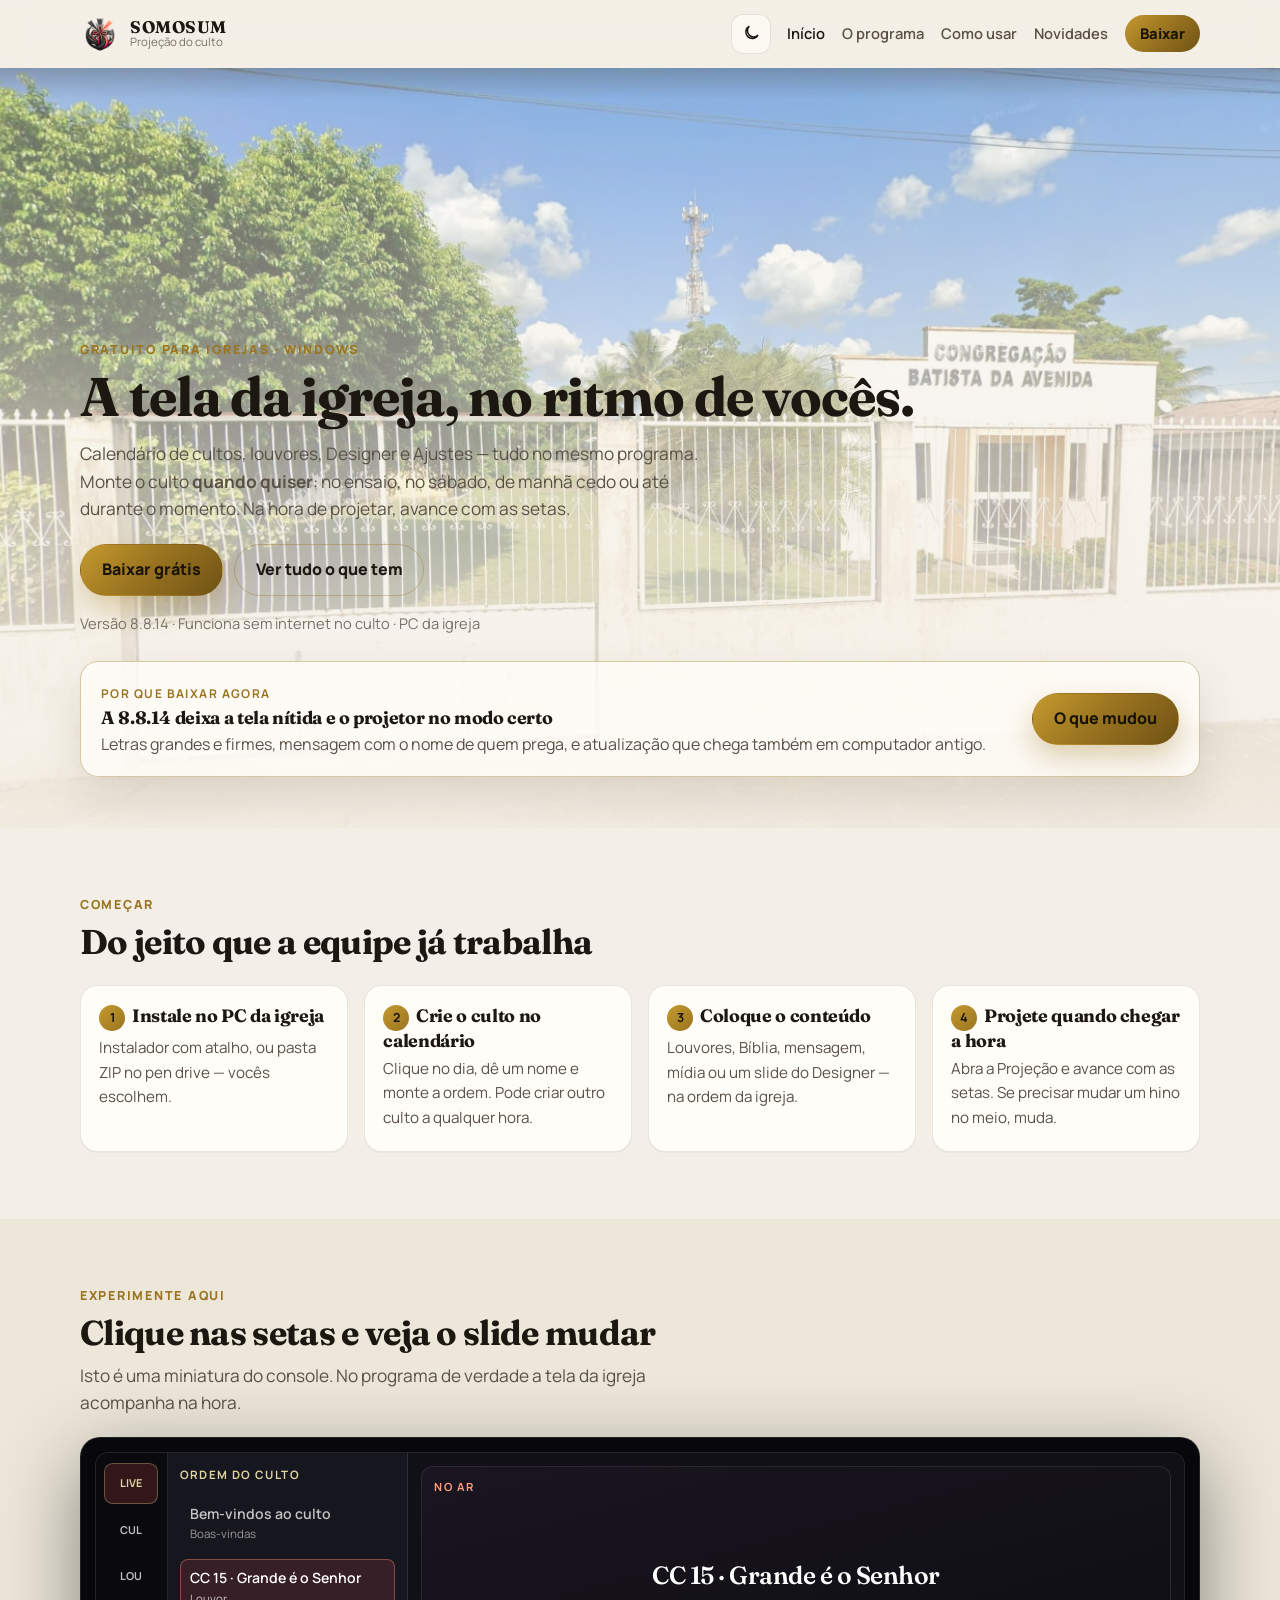
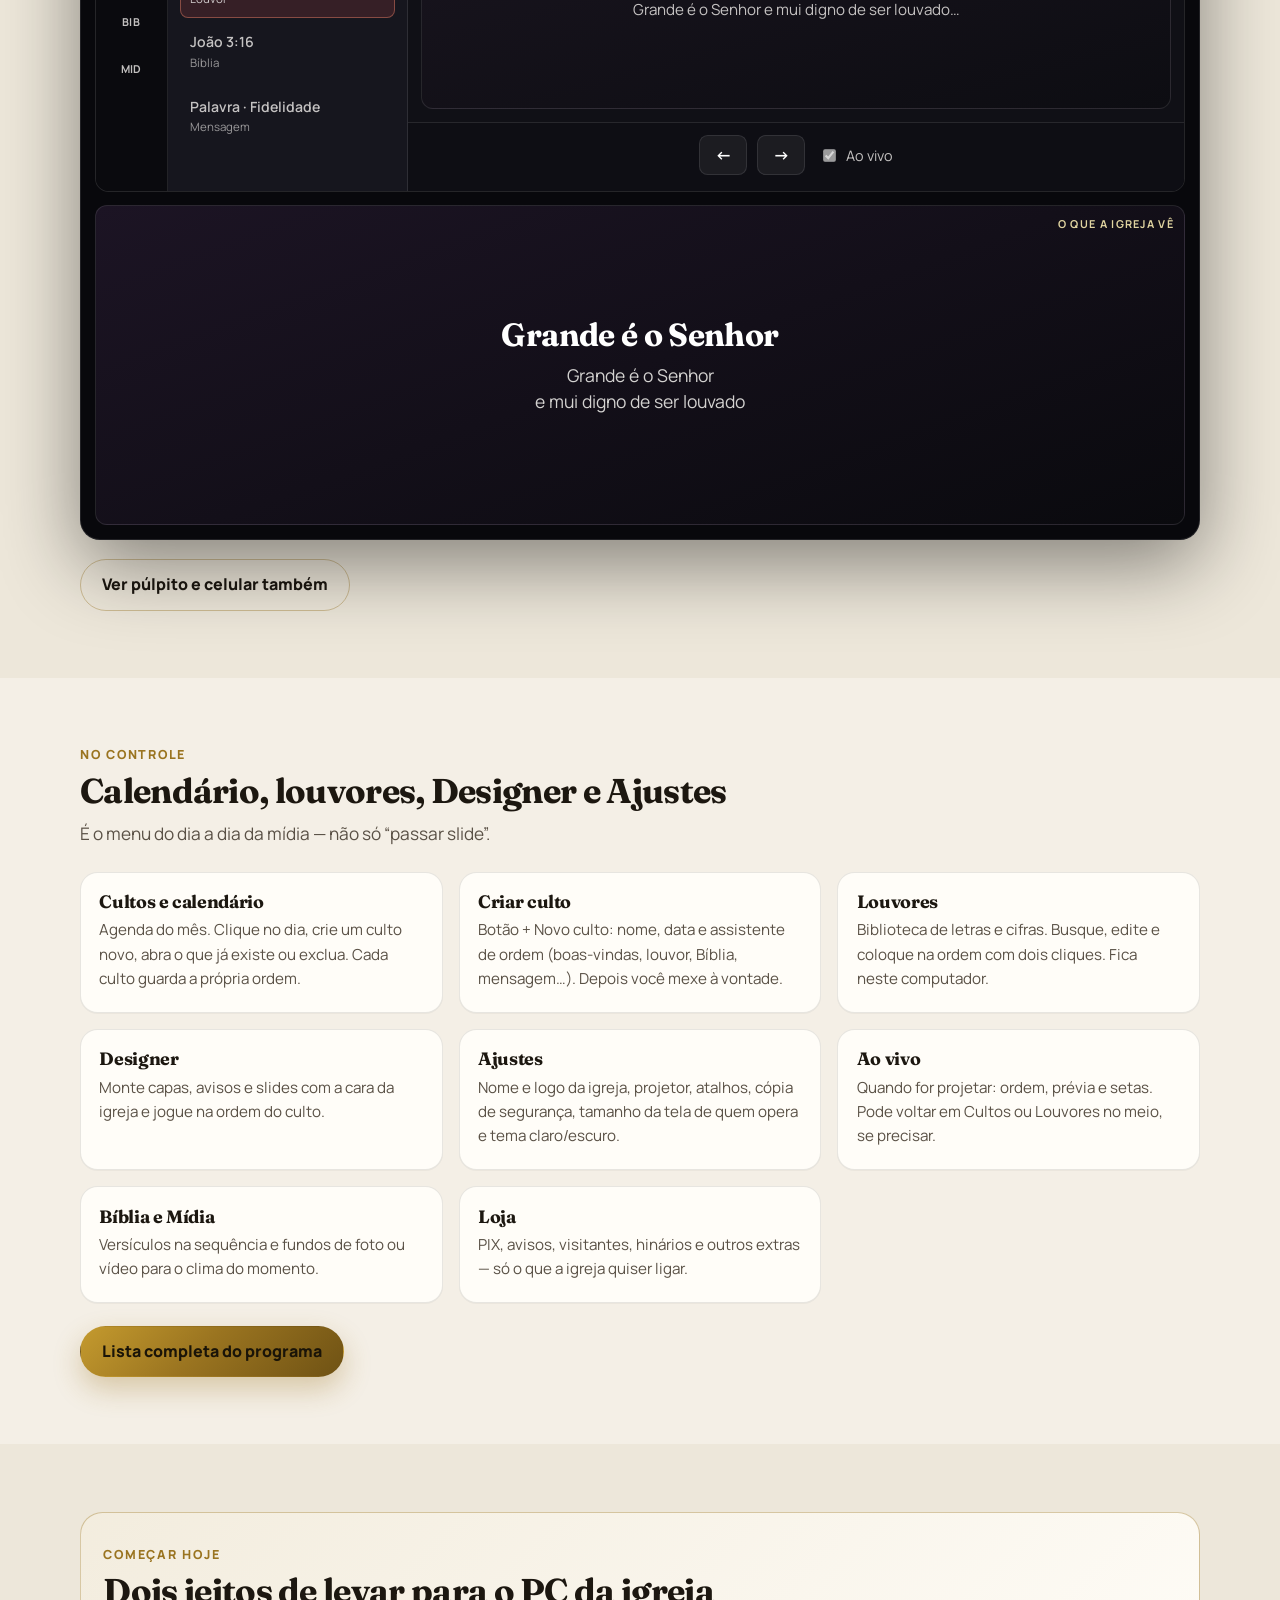
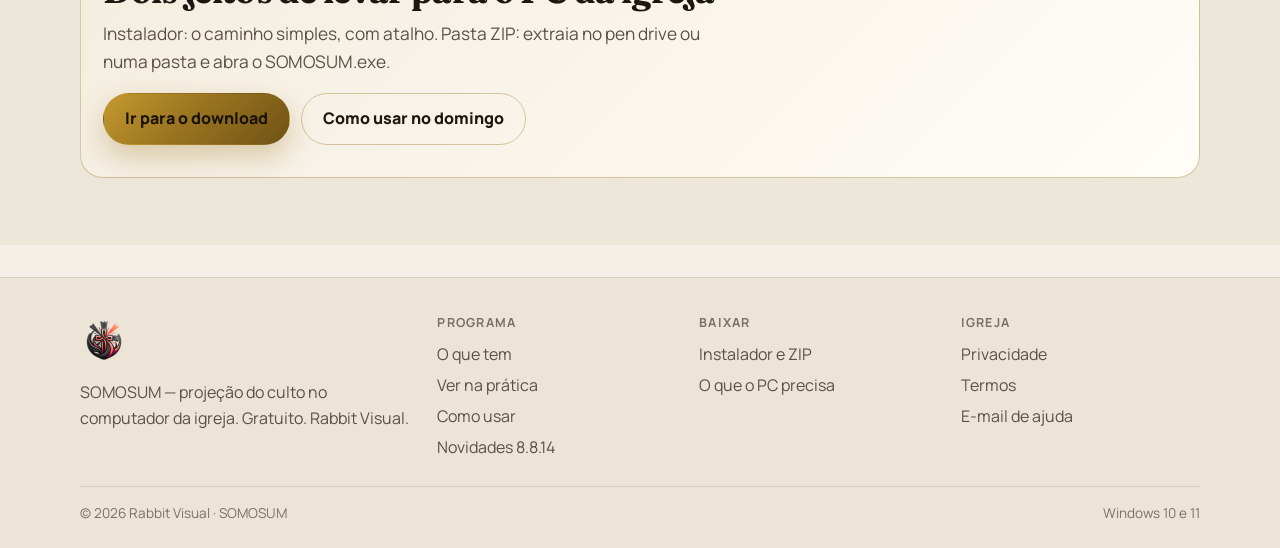
==== commit 3f84d8dd: "Deixar o site amigavel: culto quando quiser, calendario, Louvores, Designer e Ajustes. Co-authored-b" ====
--- a/index.html
+++ b/index.html
@@ -1,14 +1,14 @@
-﻿<!DOCTYPE html>
+<!DOCTYPE html>
 <html lang="pt-BR">
 <head>
   <meta charset="utf-8">
   <meta name="viewport" content="width=device-width, initial-scale=1">
-  <title>SOMOSUM — o culto na tela, simples de operar</title>
-  <meta name="description" content="SOMOSUM é o programa gratuito para a igreja projetar letras, Bíblia e mensagem no Windows. Monte o culto uma vez; no domingo, avance com as setas. Offline, sem mensalidade.">
+  <title>SOMOSUM — projeção da igreja, no ritmo de vocês</title>
+  <meta name="description" content="SOMOSUM: calendário de cultos, criação de culto, louvores, Designer e Ajustes. Monte quando quiser e projete no Windows. Gratuito para igrejas.">
   <meta name="google-site-verification" content="nLejR0vznH-2jq-zF15tfKEdONbFsd5ylkOThsWnRHE">
   <meta name="theme-color" content="#0c0b09">
-  <meta property="og:title" content="SOMOSUM — o culto na tela, simples de operar">
-  <meta property="og:description" content="Monte o culto uma vez. No domingo, só as setas. Gratuito para igrejas no Windows.">
+  <meta property="og:title" content="SOMOSUM — projeção da igreja, no ritmo de vocês">
+  <meta property="og:description" content="Calendário, louvores, Designer e Ajustes. Monte o culto quando quiser. Gratuito para igrejas.">
   <meta property="og:image" content="https://rabbitvisual.github.io/somosum-site/assets/ambiente-igreja.jpg">
   <meta property="og:url" content="https://rabbitvisual.github.io/somosum-site/">
   <link rel="canonical" href="https://rabbitvisual.github.io/somosum-site/">
@@ -17,8 +17,8 @@
   <link rel="preconnect" href="https://fonts.googleapis.com">
   <link rel="preconnect" href="https://fonts.gstatic.com" crossorigin>
   <link href="https://fonts.googleapis.com/css2?family=Fraunces:opsz,wght@9..144,500;9..144,600&family=Manrope:wght@400;500;600;700;800&display=swap" rel="stylesheet">
-  <link rel="stylesheet" href="assets/site.css">
-  <link rel="stylesheet" href="assets/demo.css">
+  <link rel="stylesheet" href="assets/site.css?v=2">
+  <link rel="stylesheet" href="assets/demo.css?v=2">
   <script>
     (function () {
       try {
@@ -64,10 +64,9 @@
         <img src="assets/ambiente-igreja.jpg" alt="" width="1600" height="900" fetchpriority="high">
       </div>
       <div class="wrap hero-inner">
-        <img class="hero-logo" src="assets/SOMOSUM.png" width="92" height="92" alt="">
         <p class="kicker">Gratuito para igrejas · Windows</p>
-        <h1 id="hero-title">A tela da igreja, sem complicar o domingo.</h1>
-        <p class="lede">O SOMOSUM coloca letra, Bíblia e mensagem no projetor. Você monta o culto durante a semana. No culto, quem sentar no computador só avança com as setas.</p>
+        <h1 id="hero-title">A tela da igreja, no ritmo de vocês.</h1>
+        <p class="lede">Calendário de cultos, louvores, Designer e Ajustes — tudo no mesmo programa. Monte o culto <strong>quando quiser</strong>: no ensaio, no sábado, de manhã cedo ou até durante o momento. Na hora de projetar, avance com as setas.</p>
         <div class="cta-row" style="margin-top:1.3rem">
           <a class="btn btn-primary" href="download.html">Baixar grátis</a>
           <a class="btn btn-secondary" href="produto.html">Ver tudo o que tem</a>
@@ -86,24 +85,24 @@
 
     <section class="section">
       <div class="wrap">
-        <p class="kicker reveal">No culto</p>
-        <h2 class="reveal">Quatro passos. Qualquer voluntário consegue.</h2>
+        <p class="kicker reveal">Começar</p>
+        <h2 class="reveal">Do jeito que a equipe já trabalha</h2>
         <div class="steps">
           <article class="step reveal">
-            <h3>Baixe no PC da igreja</h3>
-            <p>Instalador (recomendado) ou pasta ZIP, se preferir não instalar.</p>
-          </article>
-          <article class="step reveal">
-            <h3>Monte o culto uma vez</h3>
-            <p>Boas-vindas, louvores, Bíblia, mensagem — na ordem que a igreja usa.</p>
-          </article>
-          <article class="step reveal">
-            <h3>Abra no projetor</h3>
-            <p>A congregação vê a tela grande. Você vê a prévia no computador.</p>
-          </article>
-          <article class="step reveal">
-            <h3>Avance com as setas</h3>
-            <p>← e → (ou o celular na Wi‑Fi da igreja). Sem remontar na hora.</p>
+            <h3>Instale no PC da igreja</h3>
+            <p>Instalador com atalho, ou pasta ZIP no pen drive — vocês escolhem.</p>
+          </article>
+          <article class="step reveal">
+            <h3>Crie o culto no calendário</h3>
+            <p>Clique no dia, dê um nome e monte a ordem. Pode criar outro culto a qualquer hora.</p>
+          </article>
+          <article class="step reveal">
+            <h3>Coloque o conteúdo</h3>
+            <p>Louvores, Bíblia, mensagem, mídia ou um slide do Designer — na ordem da igreja.</p>
+          </article>
+          <article class="step reveal">
+            <h3>Projete quando chegar a hora</h3>
+            <p>Abra a Projeção e avance com as setas. Se precisar mudar um hino no meio, muda.</p>
           </article>
         </div>
       </div>
@@ -154,16 +153,18 @@
 
     <section class="section">
       <div class="wrap">
-        <p class="kicker reveal">O que você leva</p>
-        <h2 class="reveal">Não é só letra no projetor</h2>
-        <p class="lead reveal">É o computador da mídia, a tela da igreja, o retorno do púlpito e o celular de quem ajuda — tudo no mesmo culto.</p>
+        <p class="kicker reveal">No Controle</p>
+        <h2 class="reveal">Calendário, louvores, Designer e Ajustes</h2>
+        <p class="lead reveal">É o menu do dia a dia da mídia — não só “passar slide”.</p>
         <div class="mosaic">
-          <article class="reveal"><h3>Tela da igreja</h3><p>Letras, versículos, aviso, PIX e fundo de vídeo — nítido até no fundo do templo.</p></article>
-          <article class="reveal"><h3>Quem opera</h3><p>Ordem do culto, prévia e setas. Sem precisar ser “da informática”.</p></article>
-          <article class="reveal"><h3>Púlpito</h3><p>Cantor vê letra, músico vê cifra, pregador vê o roteiro — cada um no seu jeito.</p></article>
-          <article class="reveal"><h3>Celular na Wi‑Fi</h3><p>Avançar, voltar e tela preta sem sentar no PC.</p></article>
-          <article class="reveal"><h3>Louvores e Bíblia</h3><p>Biblioteca no próprio computador. Internet não é obrigatória no culto.</p></article>
-          <article class="reveal"><h3>Loja da igreja</h3><p>PIX, avisos, visitantes, hinários — só o que vocês usam.</p></article>
+          <article class="reveal"><h3>Cultos e calendário</h3><p>Agenda do mês. Clique no dia, crie um culto novo, abra o que já existe ou exclua. Cada culto guarda a própria ordem.</p></article>
+          <article class="reveal"><h3>Criar culto</h3><p>Botão + Novo culto: nome, data e assistente de ordem (boas-vindas, louvor, Bíblia, mensagem…). Depois você mexe à vontade.</p></article>
+          <article class="reveal"><h3>Louvores</h3><p>Biblioteca de letras e cifras. Busque, edite e coloque na ordem com dois cliques. Fica neste computador.</p></article>
+          <article class="reveal"><h3>Designer</h3><p>Monte capas, avisos e slides com a cara da igreja e jogue na ordem do culto.</p></article>
+          <article class="reveal"><h3>Ajustes</h3><p>Nome e logo da igreja, projetor, atalhos, cópia de segurança, tamanho da tela de quem opera e tema claro/escuro.</p></article>
+          <article class="reveal"><h3>Ao vivo</h3><p>Quando for projetar: ordem, prévia e setas. Pode voltar em Cultos ou Louvores no meio, se precisar.</p></article>
+          <article class="reveal"><h3>Bíblia e Mídia</h3><p>Versículos na sequência e fundos de foto ou vídeo para o clima do momento.</p></article>
+          <article class="reveal"><h3>Loja</h3><p>PIX, avisos, visitantes, hinários e outros extras — só o que a igreja quiser ligar.</p></article>
         </div>
         <div class="cta-row" style="margin-top:1.4rem">
           <a class="btn btn-primary" href="produto.html">Lista completa do programa</a>
@@ -218,7 +219,7 @@
       </div>
     </div>
   </footer>
-  <script src="assets/site.js" defer></script>
+  <script src="assets/site.js?v=2" defer></script>
   <script src="assets/demo.js" defer></script>
 </body>
 </html>
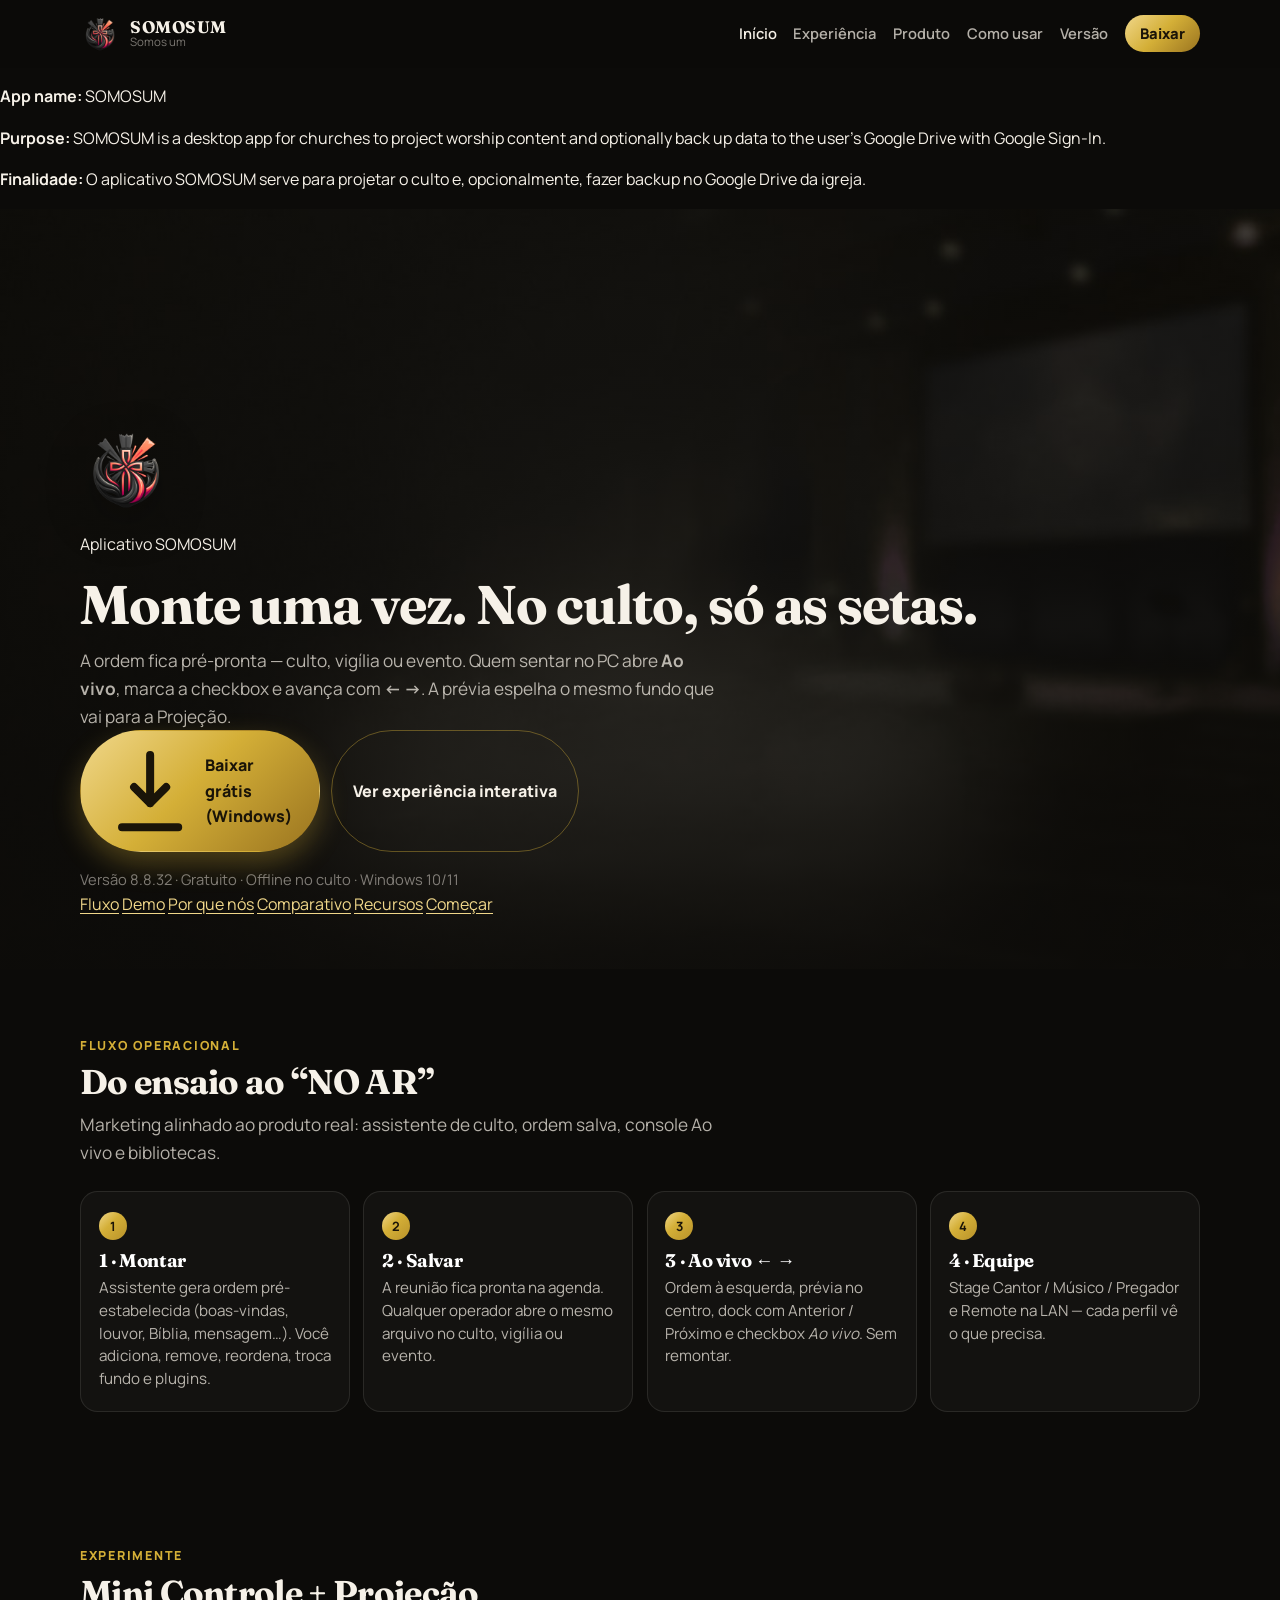
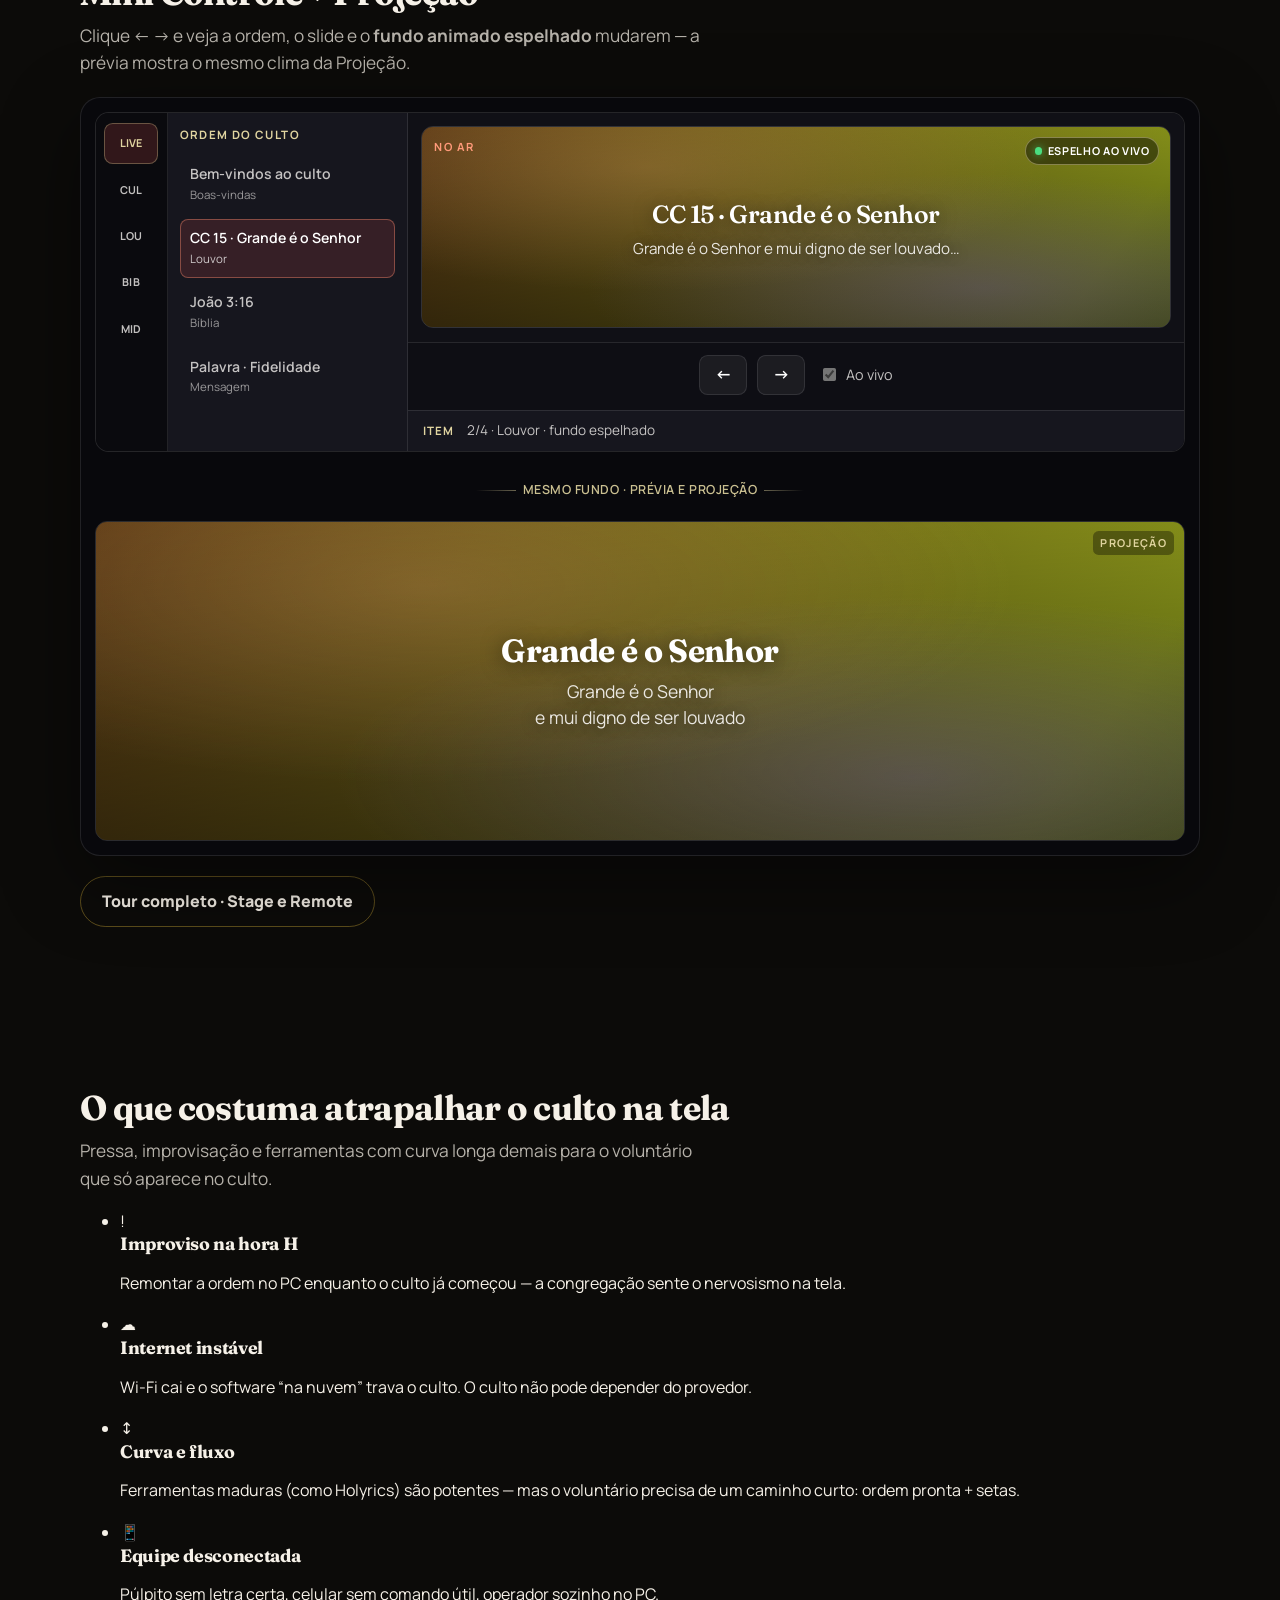
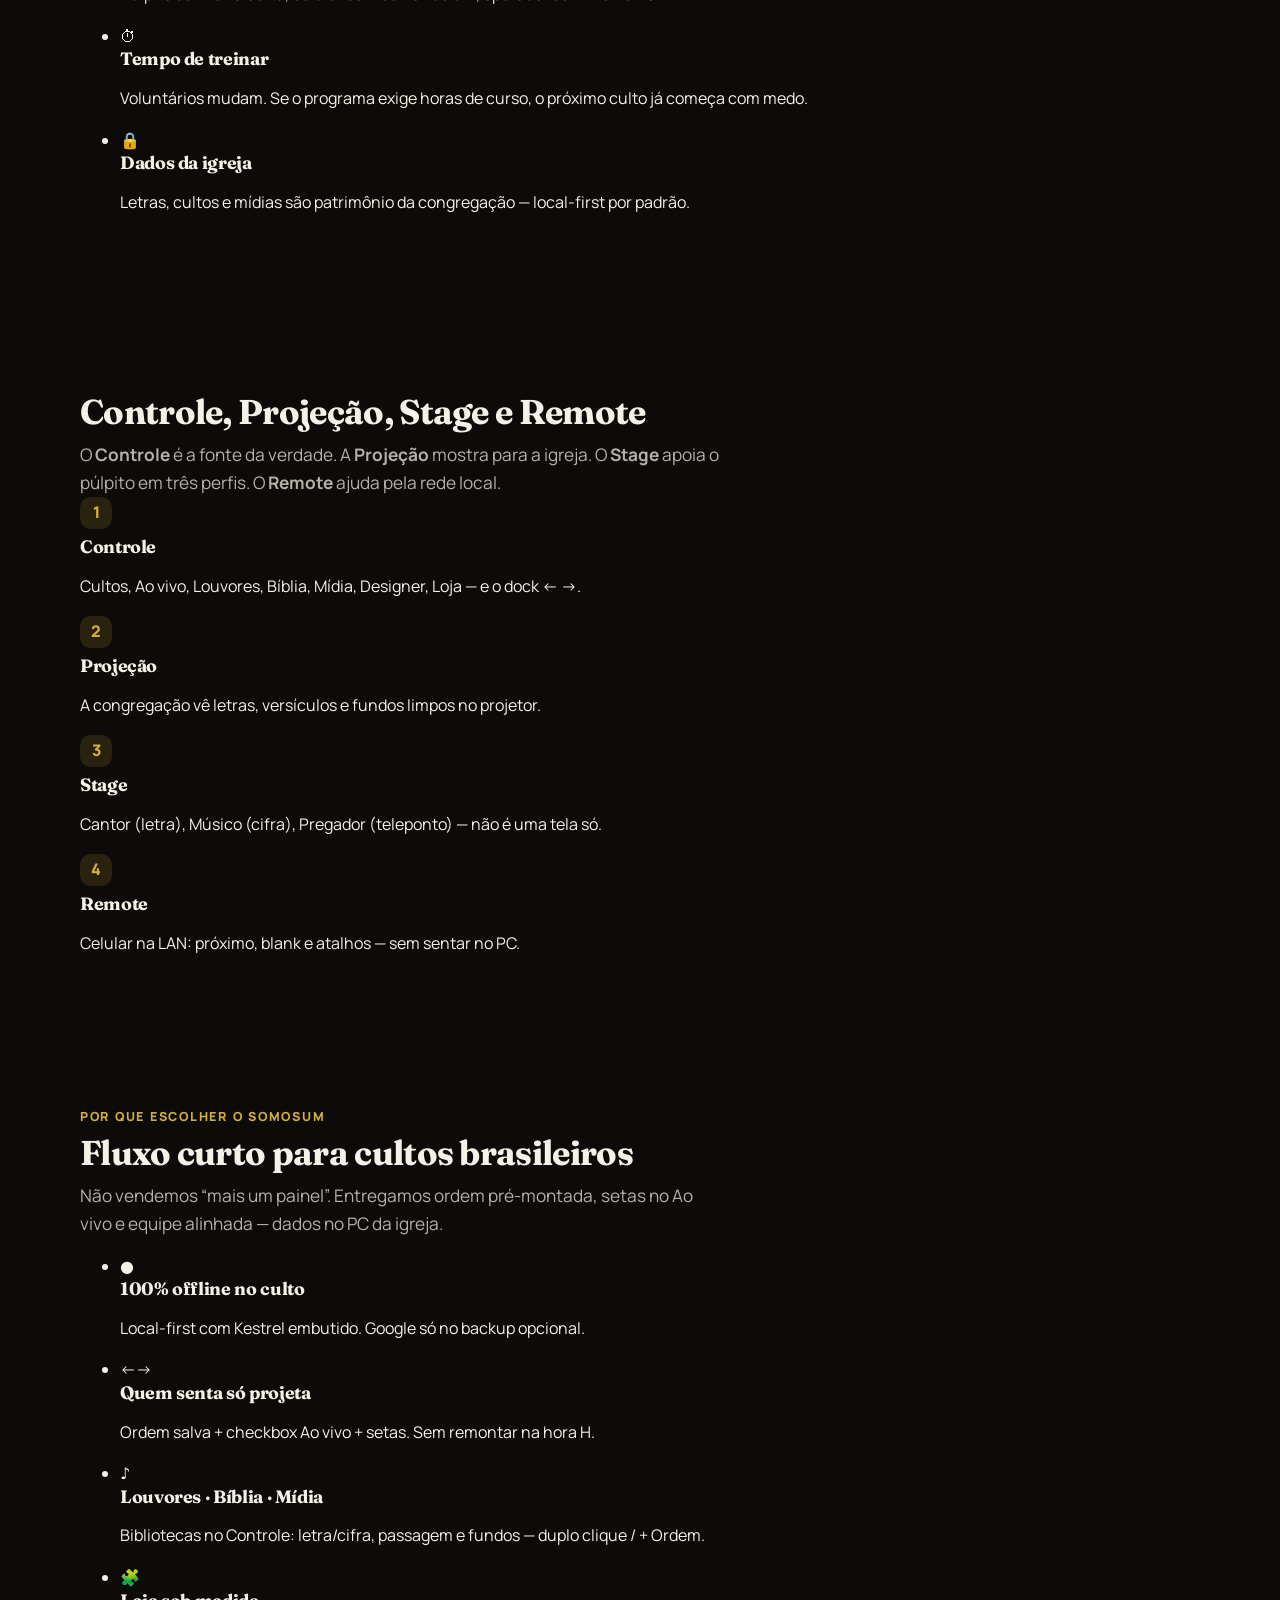
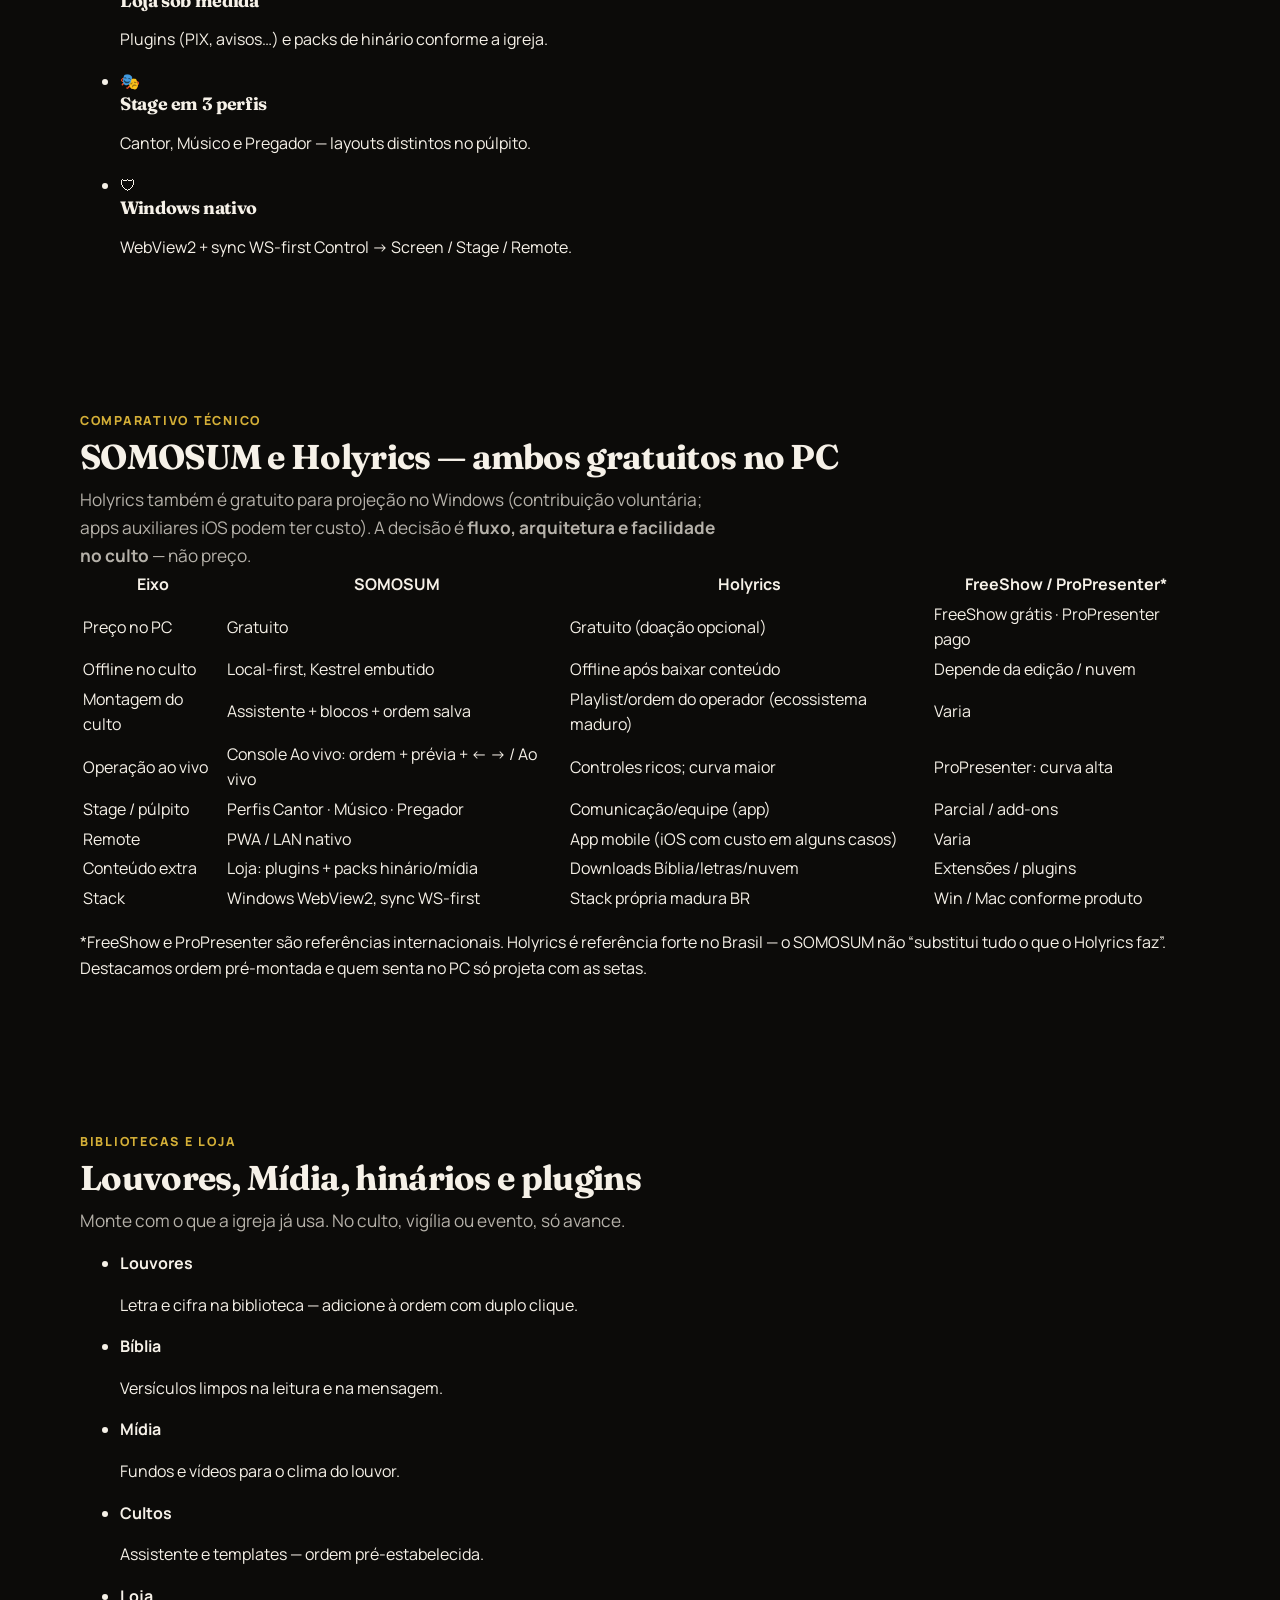
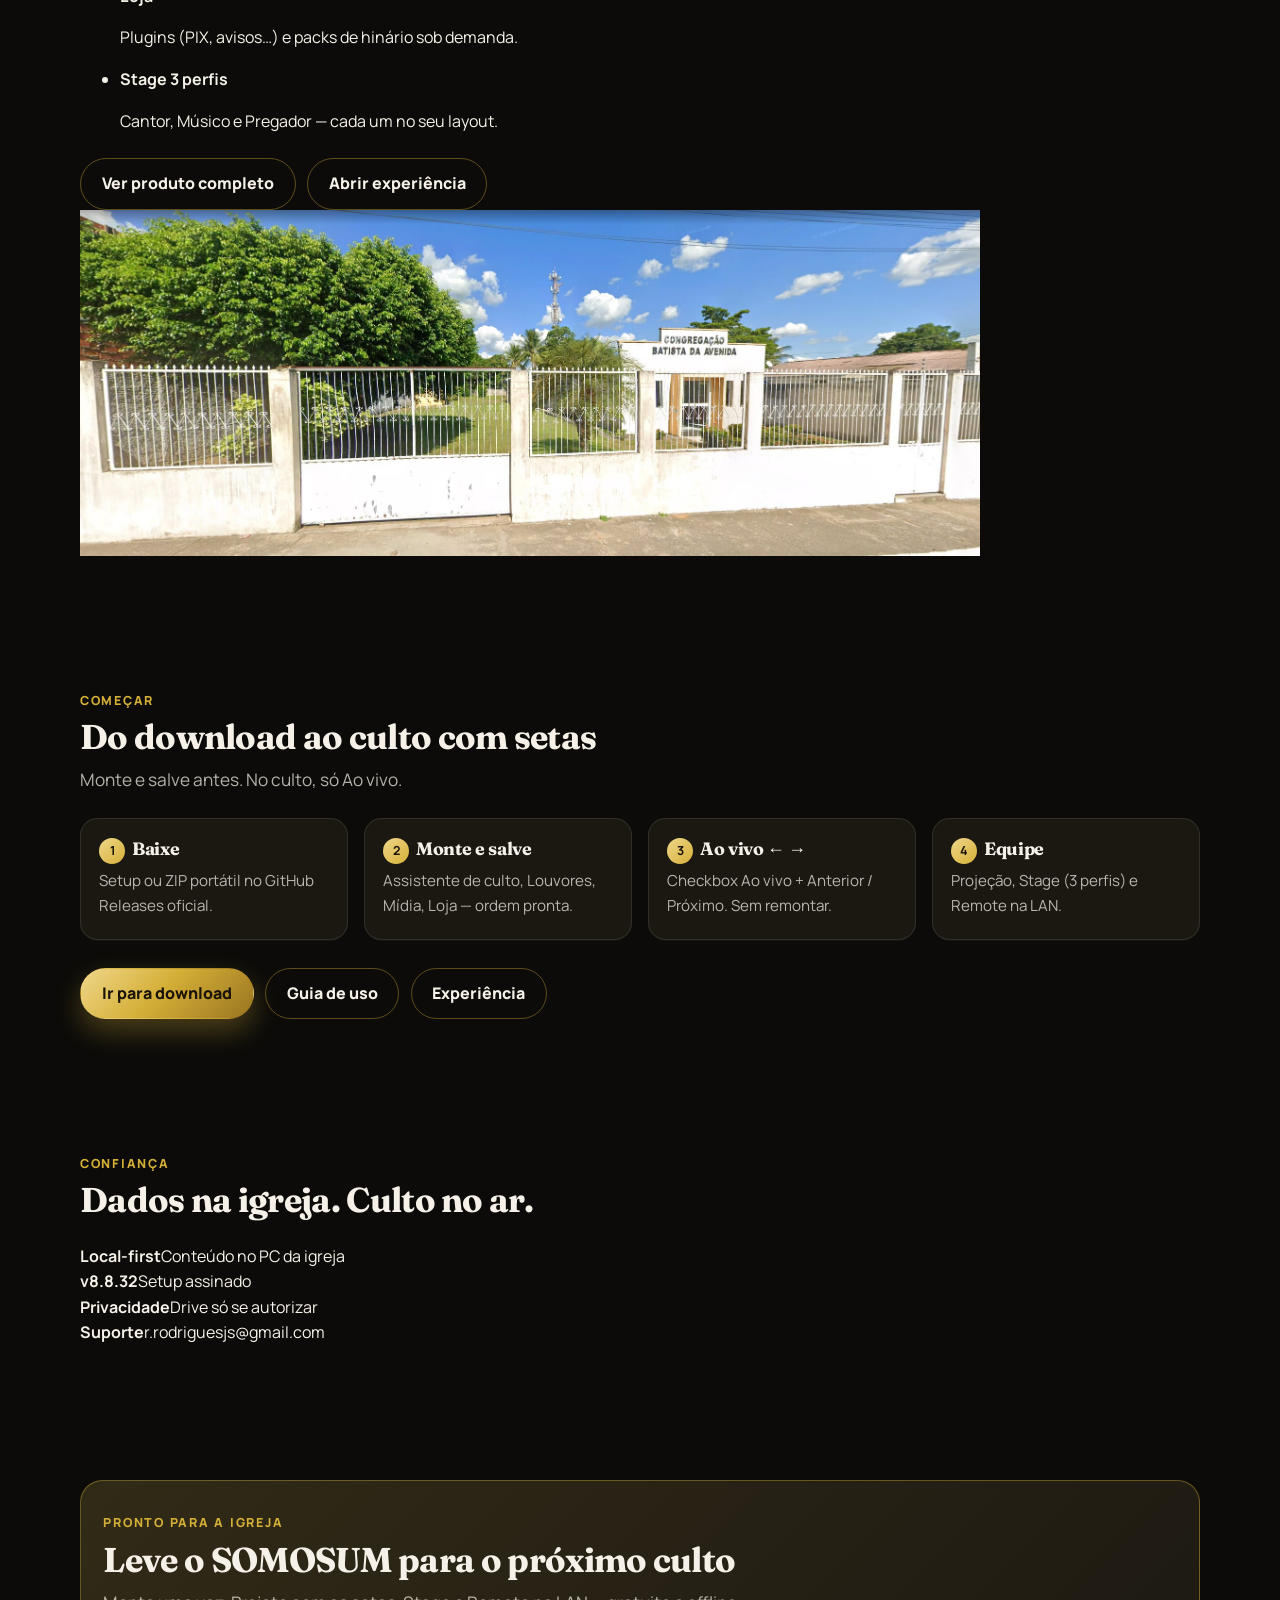
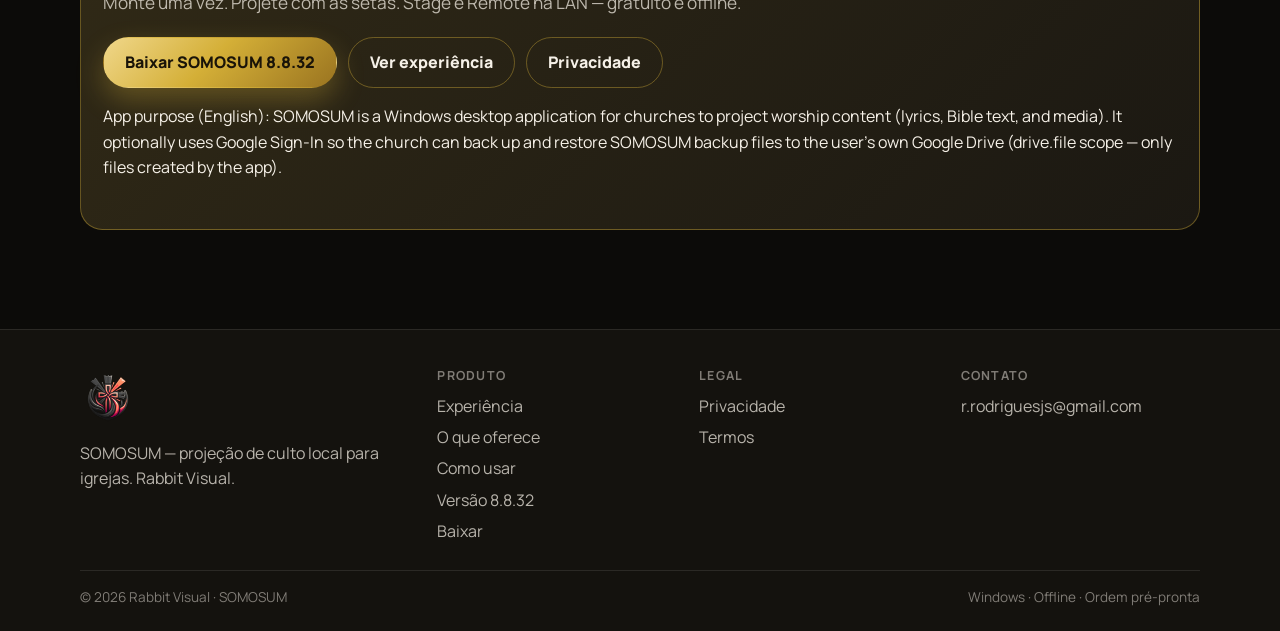
==== commit 956feaa8: "Site 8.8.32: demo espelhada, downloads e linguagem de culto geral. Co-authored-by: Cursor <cursorage" ====
--- a/index.html
+++ b/index.html
@@ -3,116 +3,157 @@
 <head>
   <meta charset="utf-8">
   <meta name="viewport" content="width=device-width, initial-scale=1">
-  <title>SOMOSUM — projeção da igreja, no ritmo de vocês</title>
-  <meta name="description" content="SOMOSUM: calendário de cultos, criação de culto, louvores, Designer e Ajustes. Monte quando quiser e projete no Windows. Gratuito para igrejas.">
+  <title>SOMOSUM — monte uma vez, projete com as setas</title>
+  <meta name="description" content="SOMOSUM: ordem do culto pré-pronta, Ao vivo com ← →, Louvores, Mídia, Loja e Stage Cantor/Músico/Pregador. Gratuito e offline no Windows — comparação justa com Holyrics.">
+  <meta name="keywords" content="SOMOSUM, projeção culto, Holyrics, letras igreja, Bíblia projetor, software igreja Windows, Remote culto, Stage púlpito, ordem do culto">
+  <meta name="author" content="Rabbit Visual · Reinan Rodrigues">
+  <meta name="robots" content="index, follow">
   <meta name="google-site-verification" content="nLejR0vznH-2jq-zF15tfKEdONbFsd5ylkOThsWnRHE">
-  <meta name="theme-color" content="#0c0b09">
-  <meta property="og:title" content="SOMOSUM — projeção da igreja, no ritmo de vocês">
-  <meta property="og:description" content="Calendário, louvores, Designer e Ajustes. Monte o culto quando quiser. Gratuito para igrejas.">
-  <meta property="og:image" content="https://rabbitvisual.github.io/somosum-site/assets/ambiente-igreja.jpg">
+  <meta name="theme-color" content="#09090b">
+  <meta name="application-name" content="SOMOSUM">
+  <meta property="og:type" content="website">
+  <meta property="og:site_name" content="SOMOSUM">
+  <meta property="og:locale" content="pt_BR">
+  <meta property="og:title" content="SOMOSUM — monte uma vez, projete com as setas">
+  <meta property="og:description" content="Ordem pré-pronta. No culto, quem sentar no PC só usa ← →. Prévia espelhada, Stage, Remote e Loja — gratuito e offline.">
+  <meta property="og:image" content="https://rabbitvisual.github.io/somosum-site/assets/capa-hero.jpg">
+  <meta property="og:image:alt" content="SOMOSUM — projeção para cultos">
   <meta property="og:url" content="https://rabbitvisual.github.io/somosum-site/">
+  <meta name="twitter:card" content="summary_large_image">
+  <meta name="twitter:title" content="SOMOSUM — monte uma vez, projete com as setas">
+  <meta name="twitter:description" content="Aplicativo Windows gratuito para igrejas. Ordem salva, Ao vivo com setas, Stage e Remote.">
+  <meta name="twitter:image" content="https://rabbitvisual.github.io/somosum-site/assets/capa-hero.jpg">
   <link rel="canonical" href="https://rabbitvisual.github.io/somosum-site/">
-  <link rel="icon" href="assets/favicon-64.png" type="image/png">
+  <link rel="icon" href="assets/favicon-64.png" type="image/png" sizes="64x64">
+  <link rel="icon" href="assets/SOMOSUM.png" type="image/png">
   <link rel="apple-touch-icon" href="assets/apple-touch-icon.png">
   <link rel="preconnect" href="https://fonts.googleapis.com">
   <link rel="preconnect" href="https://fonts.gstatic.com" crossorigin>
-  <link href="https://fonts.googleapis.com/css2?family=Fraunces:opsz,wght@9..144,500;9..144,600&family=Manrope:wght@400;500;600;700;800&display=swap" rel="stylesheet">
-  <link rel="stylesheet" href="assets/site.css?v=2">
-  <link rel="stylesheet" href="assets/demo.css?v=2">
-  <script>
-    (function () {
-      try {
-        var t = localStorage.getItem("somosum-theme");
-        if (t !== "light" && t !== "dark") {
-          t = matchMedia("(prefers-color-scheme: light)").matches ? "light" : "dark";
-        }
-        document.documentElement.setAttribute("data-theme", t);
-      } catch (e) {
-        document.documentElement.setAttribute("data-theme", "dark");
+  <link href="https://fonts.googleapis.com/css2?family=Fraunces:opsz,wght@9..144,500;9..144,600&family=Manrope:wght@400;500;600;700&display=swap" rel="stylesheet">
+  <link rel="stylesheet" href="assets/site.css">
+  <link rel="stylesheet" href="assets/demo.css">
+  <script type="application/ld+json">
+  {
+    "@context": "https://schema.org",
+    "@graph": [
+      {
+        "@type": "Organization",
+        "name": "Rabbit Visual",
+        "email": "r.rodriguesjs@gmail.com",
+        "url": "https://rabbitvisual.github.io/somosum-site/",
+        "logo": "https://rabbitvisual.github.io/somosum-site/assets/SOMOSUM.png"
+      },
+      {
+        "@type": "SoftwareApplication",
+        "name": "SOMOSUM",
+        "applicationCategory": "MultimediaApplication",
+        "operatingSystem": "Windows 10, Windows 11",
+        "softwareVersion": "8.8.32",
+        "offers": {
+          "@type": "Offer",
+          "price": "0",
+          "priceCurrency": "BRL"
+        },
+        "description": "Aplicativo desktop local para igrejas: ordem de culto pré-pronta, Ao vivo com setas, Stage Cantor/Músico/Pregador e Remote na LAN.",
+        "url": "https://rabbitvisual.github.io/somosum-site/",
+        "downloadUrl": "https://github.com/RabbitVisual/somosum-updates/releases/download/setup-8.8.32/SOMOSUM-Setup.exe",
+        "image": "https://rabbitvisual.github.io/somosum-site/assets/SOMOSUM.png",
+        "author": { "@type": "Person", "name": "Reinan Rodrigues" }
       }
-    })();
+    ]
+  }
   </script>
 </head>
 <body>
-  <a class="skip" href="#conteudo">Pular para o conteúdo</a>
   <header class="site-header">
     <div class="wrap">
       <a class="brand" href="index.html" aria-current="page">
         <img src="assets/logo-nav.png" width="40" height="40" alt="SOMOSUM">
-        <span class="brand-text"><strong>SOMOSUM</strong><small>Projeção do culto</small></span>
+        <span class="brand-text">
+          <strong>SOMOSUM</strong>
+          <small>Somos um</small>
+        </span>
       </a>
-      <div class="header-actions">
-        <button class="icon-btn" type="button" data-theme-toggle aria-pressed="false">
-          <svg class="icon-sun" viewBox="0 0 24 24" fill="none" stroke="currentColor" stroke-width="2" aria-hidden="true"><circle cx="12" cy="12" r="4"/><path d="M12 2v2M12 20v2M4.9 4.9l1.4 1.4M17.7 17.7l1.4 1.4M2 12h2M20 12h2M4.9 19.1l1.4-1.4M17.7 6.3l1.4-1.4"/></svg>
-          <svg class="icon-moon" viewBox="0 0 24 24" fill="none" stroke="currentColor" stroke-width="2" aria-hidden="true"><path d="M21 14.5A8.5 8.5 0 1 1 9.5 3 7 7 0 0 0 21 14.5z"/></svg>
-        </button>
-        <button class="nav-toggle" type="button" aria-label="Abrir menu" aria-expanded="false"><span></span><span></span><span></span></button>
-        <nav class="nav" aria-label="Principal">
-          <a href="index.html" aria-current="page">Início</a>
-          <a href="produto.html">O programa</a>
-          <a href="como-usar.html">Como usar</a>
-          <a href="versao.html">Novidades</a>
-          <a href="download.html" class="nav-cta">Baixar</a>
-        </nav>
-      </div>
+      <button class="nav-toggle" type="button" aria-label="Abrir menu" aria-expanded="false">
+        <span></span><span></span><span></span>
+      </button>
+      <nav class="nav" aria-label="Principal">
+        <a href="index.html" aria-current="page">Início</a>
+        <a href="experiencia.html">Experiência</a>
+        <a href="produto.html">Produto</a>
+        <a href="como-usar.html">Como usar</a>
+        <a href="versao.html">Versão</a>
+        <a href="download.html" class="nav-cta">Baixar</a>
+      </nav>
     </div>
   </header>
 
-  <main id="conteudo">
+  <main>
+    <section class="sr-purpose" aria-label="Identidade do aplicativo SOMOSUM">
+      <p><strong>App name:</strong> SOMOSUM</p>
+      <p><strong>Purpose:</strong> SOMOSUM is a desktop app for churches to project worship content and optionally back up data to the user’s Google Drive with Google Sign-In.</p>
+      <p><strong>Finalidade:</strong> O aplicativo SOMOSUM serve para projetar o culto e, opcionalmente, fazer backup no Google Drive da igreja.</p>
+    </section>
+
     <section class="hero" aria-labelledby="hero-title">
       <div class="hero-bg" aria-hidden="true">
-        <img src="assets/ambiente-igreja.jpg" alt="" width="1600" height="900" fetchpriority="high">
+        <img src="assets/capa-hero.jpg" alt="" width="1408" height="768" fetchpriority="high">
       </div>
       <div class="wrap hero-inner">
-        <p class="kicker">Gratuito para igrejas · Windows</p>
-        <h1 id="hero-title">A tela da igreja, no ritmo de vocês.</h1>
-        <p class="lede">Calendário de cultos, louvores, Designer e Ajustes — tudo no mesmo programa. Monte o culto <strong>quando quiser</strong>: no ensaio, no sábado, de manhã cedo ou até durante o momento. Na hora de projetar, avance com as setas.</p>
-        <div class="cta-row" style="margin-top:1.3rem">
-          <a class="btn btn-primary" href="download.html">Baixar grátis</a>
-          <a class="btn btn-secondary" href="produto.html">Ver tudo o que tem</a>
-        </div>
-        <p class="hero-note">Versão 8.8.14 · Funciona sem internet no culto · PC da igreja</p>
-        <div class="now-banner reveal">
-          <div>
-            <strong>Por que baixar agora</strong>
-            <h3>A 8.8.14 deixa a tela nítida e o projetor no modo certo</h3>
-            <p>Letras grandes e firmes, mensagem com o nome de quem prega, e atualização que chega também em computador antigo.</p>
-          </div>
-          <a class="btn btn-primary" href="versao.html">O que mudou</a>
-        </div>
-      </div>
-    </section>
-
-    <section class="section">
-      <div class="wrap">
-        <p class="kicker reveal">Começar</p>
-        <h2 class="reveal">Do jeito que a equipe já trabalha</h2>
-        <div class="steps">
-          <article class="step reveal">
-            <h3>Instale no PC da igreja</h3>
-            <p>Instalador com atalho, ou pasta ZIP no pen drive — vocês escolhem.</p>
-          </article>
-          <article class="step reveal">
-            <h3>Crie o culto no calendário</h3>
-            <p>Clique no dia, dê um nome e monte a ordem. Pode criar outro culto a qualquer hora.</p>
-          </article>
-          <article class="step reveal">
-            <h3>Coloque o conteúdo</h3>
-            <p>Louvores, Bíblia, mensagem, mídia ou um slide do Designer — na ordem da igreja.</p>
-          </article>
-          <article class="step reveal">
-            <h3>Projete quando chegar a hora</h3>
-            <p>Abra a Projeção e avance com as setas. Se precisar mudar um hino no meio, muda.</p>
-          </article>
-        </div>
-      </div>
-    </section>
-
-    <section class="section section-alt" id="demo">
-      <div class="wrap">
-        <p class="kicker reveal">Experimente aqui</p>
-        <h2 class="reveal">Clique nas setas e veja o slide mudar</h2>
-        <p class="lead reveal">Isto é uma miniatura do console. No programa de verdade a tela da igreja acompanha na hora.</p>
+        <img class="hero-logo" src="assets/SOMOSUM.png" width="132" height="132" alt="Logo do aplicativo SOMOSUM">
+        <p class="app-name-label">Aplicativo SOMOSUM</p>
+        <h1 id="hero-title">Monte uma vez. No culto, só as setas.</h1>
+        <p class="lede">A ordem fica pré-pronta — culto, vigília ou evento. Quem sentar no PC abre <strong>Ao vivo</strong>, marca a checkbox e avança com <strong>← →</strong>. A prévia espelha o mesmo fundo que vai para a Projeção.</p>
+        <div class="cta-row">
+          <a class="btn btn-primary btn-soft" href="download.html">
+            <svg class="btn-icon" viewBox="0 0 24 24" fill="none" aria-hidden="true"><path d="M12 3v12m0 0 4-4m-4 4-4-4M5 21h14" stroke="currentColor" stroke-width="2" stroke-linecap="round" stroke-linejoin="round"/></svg>
+            Baixar grátis (Windows)
+          </a>
+          <a class="btn btn-secondary" href="experiencia.html">Ver experiência interativa</a>
+        </div>
+        <p class="hero-note">Versão 8.8.32 · Gratuito · Offline no culto · Windows 10/11</p>
+        <div class="anchor-nav" aria-label="Seções desta página">
+          <a href="#fluxo">Fluxo</a>
+          <a href="#demo">Demo</a>
+          <a href="#porque">Por que nós</a>
+          <a href="#comparativo">Comparativo</a>
+          <a href="#recursos">Recursos</a>
+          <a href="#passos">Começar</a>
+        </div>
+      </div>
+    </section>
+
+    <section class="section" id="fluxo" aria-labelledby="fluxo-title">
+      <div class="wrap">
+        <p class="kicker reveal">Fluxo operacional</p>
+        <h2 id="fluxo-title" class="reveal">Do ensaio ao “NO AR”</h2>
+        <p class="lead reveal">Marketing alinhado ao produto real: assistente de culto, ordem salva, console Ao vivo e bibliotecas.</p>
+        <div class="flow-ops reveal" style="margin-top:1.5rem">
+          <article>
+            <h3>1 · Montar</h3>
+            <p>Assistente gera ordem pré-estabelecida (boas-vindas, louvor, Bíblia, mensagem…). Você adiciona, remove, reordena, troca fundo e plugins.</p>
+          </article>
+          <article>
+            <h3>2 · Salvar</h3>
+            <p>A reunião fica pronta na agenda. Qualquer operador abre o mesmo arquivo no culto, vigília ou evento.</p>
+          </article>
+          <article>
+            <h3>3 · Ao vivo ← →</h3>
+            <p>Ordem à esquerda, prévia no centro, dock com Anterior / Próximo e checkbox <em>Ao vivo</em>. Sem remontar.</p>
+          </article>
+          <article>
+            <h3>4 · Equipe</h3>
+            <p>Stage Cantor / Músico / Pregador e Remote na LAN — cada perfil vê o que precisa.</p>
+          </article>
+        </div>
+      </div>
+    </section>
+
+    <section class="section" id="demo" aria-labelledby="demo-title">
+      <div class="wrap">
+        <p class="kicker reveal">Experimente</p>
+        <h2 id="demo-title" class="reveal">Mini Controle + Projeção</h2>
+        <p class="lead reveal">Clique ← → e veja a ordem, o slide e o <strong>fundo animado espelhado</strong> mudarem — a prévia mostra o mesmo clima da Projeção.</p>
         <div class="demo-shell demo-dual reveal" data-demo-root style="margin-top:1.25rem">
           <div class="demo-control">
             <aside class="demo-side" aria-hidden="true">
@@ -129,59 +170,298 @@
             <div class="demo-center">
               <div class="demo-preview">
                 <span class="on-air">NO AR</span>
+                <span class="demo-mirror-badge">Espelho ao vivo</span>
                 <h3 data-demo-preview-title></h3>
                 <p data-demo-preview-body></p>
               </div>
               <div class="demo-dock">
-                <button type="button" data-demo-prev>←</button>
-                <button type="button" data-demo-next>→</button>
+                <button type="button" data-demo-prev title="Anterior">←</button>
+                <button type="button" data-demo-next title="Próximo">→</button>
                 <label><input type="checkbox" checked disabled> Ao vivo</label>
+              </div>
+              <div class="demo-meta-bar">
+                <strong>Item</strong>
+                <span data-demo-meta></span>
               </div>
             </div>
           </div>
+          <p class="demo-sync-hint" aria-hidden="true">Mesmo fundo · prévia e projeção</p>
           <div class="demo-screen" aria-label="Projeção">
-            <span class="label">O que a igreja vê</span>
+            <span class="label">Projeção</span>
             <h3 data-demo-screen-title></h3>
             <p data-demo-screen-body></p>
           </div>
         </div>
-        <div class="cta-row" style="margin-top:1.2rem">
-          <a class="btn btn-secondary" href="experiencia.html">Ver púlpito e celular também</a>
-        </div>
-      </div>
-    </section>
-
-    <section class="section">
-      <div class="wrap">
-        <p class="kicker reveal">No Controle</p>
-        <h2 class="reveal">Calendário, louvores, Designer e Ajustes</h2>
-        <p class="lead reveal">É o menu do dia a dia da mídia — não só “passar slide”.</p>
-        <div class="mosaic">
-          <article class="reveal"><h3>Cultos e calendário</h3><p>Agenda do mês. Clique no dia, crie um culto novo, abra o que já existe ou exclua. Cada culto guarda a própria ordem.</p></article>
-          <article class="reveal"><h3>Criar culto</h3><p>Botão + Novo culto: nome, data e assistente de ordem (boas-vindas, louvor, Bíblia, mensagem…). Depois você mexe à vontade.</p></article>
-          <article class="reveal"><h3>Louvores</h3><p>Biblioteca de letras e cifras. Busque, edite e coloque na ordem com dois cliques. Fica neste computador.</p></article>
-          <article class="reveal"><h3>Designer</h3><p>Monte capas, avisos e slides com a cara da igreja e jogue na ordem do culto.</p></article>
-          <article class="reveal"><h3>Ajustes</h3><p>Nome e logo da igreja, projetor, atalhos, cópia de segurança, tamanho da tela de quem opera e tema claro/escuro.</p></article>
-          <article class="reveal"><h3>Ao vivo</h3><p>Quando for projetar: ordem, prévia e setas. Pode voltar em Cultos ou Louvores no meio, se precisar.</p></article>
-          <article class="reveal"><h3>Bíblia e Mídia</h3><p>Versículos na sequência e fundos de foto ou vídeo para o clima do momento.</p></article>
-          <article class="reveal"><h3>Loja</h3><p>PIX, avisos, visitantes, hinários e outros extras — só o que a igreja quiser ligar.</p></article>
-        </div>
-        <div class="cta-row" style="margin-top:1.4rem">
-          <a class="btn btn-primary" href="produto.html">Lista completa do programa</a>
-        </div>
-      </div>
-    </section>
-
-    <section class="section section-alt">
+        <div class="cta-row" style="margin-top:1.25rem">
+          <a class="btn btn-secondary" href="experiencia.html">Tour completo · Stage e Remote</a>
+        </div>
+      </div>
+    </section>
+
+    <section class="section" id="dor" aria-labelledby="dor-title">
+      <div class="wrap">
+        <p class="kicker reveal">A dor real</p>
+        <h2 id="dor-title" class="reveal">O que costuma atrapalhar o culto na tela</h2>
+        <p class="lead reveal">Pressa, improvisação e ferramentas com curva longa demais para o voluntário que só aparece no culto.</p>
+        <ul class="pain-grid">
+          <li class="pain-card reveal">
+            <span class="ico" aria-hidden="true">!</span>
+            <h3>Improviso na hora H</h3>
+            <p>Remontar a ordem no PC enquanto o culto já começou — a congregação sente o nervosismo na tela.</p>
+          </li>
+          <li class="pain-card reveal">
+            <span class="ico" aria-hidden="true">☁</span>
+            <h3>Internet instável</h3>
+            <p>Wi‑Fi cai e o software “na nuvem” trava o culto. O culto não pode depender do provedor.</p>
+          </li>
+          <li class="pain-card reveal">
+            <span class="ico" aria-hidden="true">↕</span>
+            <h3>Curva e fluxo</h3>
+            <p>Ferramentas maduras (como Holyrics) são potentes — mas o voluntário precisa de um caminho curto: ordem pronta + setas.</p>
+          </li>
+          <li class="pain-card reveal">
+            <span class="ico" aria-hidden="true">📱</span>
+            <h3>Equipe desconectada</h3>
+            <p>Púlpito sem letra certa, celular sem comando útil, operador sozinho no PC.</p>
+          </li>
+          <li class="pain-card reveal">
+            <span class="ico" aria-hidden="true">⏱</span>
+            <h3>Tempo de treinar</h3>
+            <p>Voluntários mudam. Se o programa exige horas de curso, o próximo culto já começa com medo.</p>
+          </li>
+          <li class="pain-card reveal">
+            <span class="ico" aria-hidden="true">🔒</span>
+            <h3>Dados da igreja</h3>
+            <p>Letras, cultos e mídias são patrimônio da congregação — local-first por padrão.</p>
+          </li>
+        </ul>
+      </div>
+    </section>
+
+    <section class="section" id="solucao" aria-labelledby="solucao-title">
+      <div class="wrap">
+        <p class="kicker reveal">Quatro superfícies</p>
+        <h2 id="solucao-title" class="reveal">Controle, Projeção, Stage e Remote</h2>
+        <p class="lead reveal">O <strong>Controle</strong> é a fonte da verdade. A <strong>Projeção</strong> mostra para a igreja. O <strong>Stage</strong> apoia o púlpito em três perfis. O <strong>Remote</strong> ajuda pela rede local.</p>
+        <div class="flow">
+          <article class="flow-card reveal">
+            <span class="mark">1</span>
+            <h3>Controle</h3>
+            <p>Cultos, Ao vivo, Louvores, Bíblia, Mídia, Designer, Loja — e o dock ← →.</p>
+          </article>
+          <article class="flow-card reveal">
+            <span class="mark">2</span>
+            <h3>Projeção</h3>
+            <p>A congregação vê letras, versículos e fundos limpos no projetor.</p>
+          </article>
+          <article class="flow-card reveal">
+            <span class="mark">3</span>
+            <h3>Stage</h3>
+            <p>Cantor (letra), Músico (cifra), Pregador (teleponto) — não é uma tela só.</p>
+          </article>
+          <article class="flow-card reveal">
+            <span class="mark">4</span>
+            <h3>Remote</h3>
+            <p>Celular na LAN: próximo, blank e atalhos — sem sentar no PC.</p>
+          </article>
+        </div>
+      </div>
+    </section>
+
+    <section class="section" id="porque" aria-labelledby="porque-title">
+      <div class="wrap">
+        <p class="kicker reveal">Por que escolher o SOMOSUM</p>
+        <h2 id="porque-title" class="reveal">Fluxo curto para cultos brasileiros</h2>
+        <p class="lead reveal">Não vendemos “mais um painel”. Entregamos ordem pré-montada, setas no Ao vivo e equipe alinhada — dados no PC da igreja.</p>
+        <ul class="why-grid">
+          <li class="why-card reveal">
+            <span class="ico" aria-hidden="true">●</span>
+            <h3>100% offline no culto</h3>
+            <p>Local-first com Kestrel embutido. Google só no backup opcional.</p>
+          </li>
+          <li class="why-card reveal">
+            <span class="ico" aria-hidden="true">←→</span>
+            <h3>Quem senta só projeta</h3>
+            <p>Ordem salva + checkbox Ao vivo + setas. Sem remontar na hora H.</p>
+          </li>
+          <li class="why-card reveal">
+            <span class="ico" aria-hidden="true">♪</span>
+            <h3>Louvores · Bíblia · Mídia</h3>
+            <p>Bibliotecas no Controle: letra/cifra, passagem e fundos — duplo clique / + Ordem.</p>
+          </li>
+          <li class="why-card reveal">
+            <span class="ico" aria-hidden="true">🧩</span>
+            <h3>Loja sob medida</h3>
+            <p>Plugins (PIX, avisos…) e packs de hinário conforme a igreja.</p>
+          </li>
+          <li class="why-card reveal">
+            <span class="ico" aria-hidden="true">🎭</span>
+            <h3>Stage em 3 perfis</h3>
+            <p>Cantor, Músico e Pregador — layouts distintos no púlpito.</p>
+          </li>
+          <li class="why-card reveal">
+            <span class="ico" aria-hidden="true">🛡</span>
+            <h3>Windows nativo</h3>
+            <p>WebView2 + sync WS-first Control → Screen / Stage / Remote.</p>
+          </li>
+        </ul>
+      </div>
+    </section>
+
+    <section class="section" id="comparativo" aria-labelledby="comp-title">
+      <div class="wrap">
+        <p class="kicker reveal">Comparativo técnico</p>
+        <h2 id="comp-title" class="reveal">SOMOSUM e Holyrics — ambos gratuitos no PC</h2>
+        <p class="lead reveal">Holyrics também é gratuito para projeção no Windows (contribuição voluntária; apps auxiliares iOS podem ter custo). A decisão é <strong>fluxo, arquitetura e facilidade no culto</strong> — não preço.</p>
+        <div class="compare-wrap reveal">
+          <table class="compare-table">
+            <thead>
+              <tr>
+                <th>Eixo</th>
+                <th class="col-us">SOMOSUM</th>
+                <th>Holyrics</th>
+                <th>FreeShow / ProPresenter*</th>
+              </tr>
+            </thead>
+            <tbody>
+              <tr>
+                <td>Preço no PC</td>
+                <td class="yes">Gratuito</td>
+                <td class="yes">Gratuito (doação opcional)</td>
+                <td>FreeShow grátis · ProPresenter pago</td>
+              </tr>
+              <tr>
+                <td>Offline no culto</td>
+                <td class="yes">Local-first, Kestrel embutido</td>
+                <td class="yes">Offline após baixar conteúdo</td>
+                <td>Depende da edição / nuvem</td>
+              </tr>
+              <tr>
+                <td>Montagem do culto</td>
+                <td class="yes">Assistente + blocos + ordem salva</td>
+                <td>Playlist/ordem do operador (ecossistema maduro)</td>
+                <td>Varia</td>
+              </tr>
+              <tr>
+                <td>Operação ao vivo</td>
+                <td class="yes">Console Ao vivo: ordem + prévia + ← → / Ao vivo</td>
+                <td>Controles ricos; curva maior</td>
+                <td>ProPresenter: curva alta</td>
+              </tr>
+              <tr>
+                <td>Stage / púlpito</td>
+                <td class="yes">Perfis Cantor · Músico · Pregador</td>
+                <td>Comunicação/equipe (app)</td>
+                <td>Parcial / add-ons</td>
+              </tr>
+              <tr>
+                <td>Remote</td>
+                <td class="yes">PWA / LAN nativo</td>
+                <td>App mobile (iOS com custo em alguns casos)</td>
+                <td>Varia</td>
+              </tr>
+              <tr>
+                <td>Conteúdo extra</td>
+                <td class="yes">Loja: plugins + packs hinário/mídia</td>
+                <td>Downloads Bíblia/letras/nuvem</td>
+                <td>Extensões / plugins</td>
+              </tr>
+              <tr>
+                <td>Stack</td>
+                <td>Windows WebView2, sync WS-first</td>
+                <td>Stack própria madura BR</td>
+                <td>Win / Mac conforme produto</td>
+              </tr>
+            </tbody>
+          </table>
+        </div>
+        <p class="compare-note reveal">*FreeShow e ProPresenter são referências internacionais. Holyrics é referência forte no Brasil — o SOMOSUM não “substitui tudo o que o Holyrics faz”. Destacamos ordem pré-montada e quem senta no PC só projeta com as setas.</p>
+      </div>
+    </section>
+
+    <section class="section" id="recursos" aria-labelledby="rec-title">
+      <div class="wrap">
+        <div class="split">
+          <div>
+            <p class="kicker reveal">Bibliotecas e Loja</p>
+            <h2 id="rec-title" class="reveal">Louvores, Mídia, hinários e plugins</h2>
+            <p class="lead reveal">Monte com o que a igreja já usa. No culto, vigília ou evento, só avance.</p>
+            <ul class="offer-grid">
+              <li class="reveal"><strong>Louvores</strong><p>Letra e cifra na biblioteca — adicione à ordem com duplo clique.</p></li>
+              <li class="reveal"><strong>Bíblia</strong><p>Versículos limpos na leitura e na mensagem.</p></li>
+              <li class="reveal"><strong>Mídia</strong><p>Fundos e vídeos para o clima do louvor.</p></li>
+              <li class="reveal"><strong>Cultos</strong><p>Assistente e templates — ordem pré-estabelecida.</p></li>
+              <li class="reveal"><strong>Loja</strong><p>Plugins (PIX, avisos…) e packs de hinário sob demanda.</p></li>
+              <li class="reveal"><strong>Stage 3 perfis</strong><p>Cantor, Músico e Pregador — cada um no seu layout.</p></li>
+            </ul>
+            <div class="cta-row" style="margin-top:1.5rem">
+              <a class="btn btn-secondary" href="produto.html">Ver produto completo</a>
+              <a class="btn btn-secondary" href="experiencia.html">Abrir experiência</a>
+            </div>
+          </div>
+          <div class="split-media reveal">
+            <img src="assets/ambiente-igreja.jpg" width="900" height="600" alt="Ambiente de culto com projeção" loading="lazy">
+          </div>
+        </div>
+      </div>
+    </section>
+
+    <section class="section" id="passos" aria-labelledby="passos-title">
+      <div class="wrap">
+        <p class="kicker reveal">Começar</p>
+        <h2 id="passos-title" class="reveal">Do download ao culto com setas</h2>
+        <p class="lead reveal">Monte e salve antes. No culto, só Ao vivo.</p>
+        <div class="steps steps-4">
+          <article class="step reveal">
+            <h3>Baixe</h3>
+            <p>Setup ou ZIP portátil no GitHub Releases oficial.</p>
+          </article>
+          <article class="step reveal">
+            <h3>Monte e salve</h3>
+            <p>Assistente de culto, Louvores, Mídia, Loja — ordem pronta.</p>
+          </article>
+          <article class="step reveal">
+            <h3>Ao vivo ← →</h3>
+            <p>Checkbox Ao vivo + Anterior / Próximo. Sem remontar.</p>
+          </article>
+          <article class="step reveal">
+            <h3>Equipe</h3>
+            <p>Projeção, Stage (3 perfis) e Remote na LAN.</p>
+          </article>
+        </div>
+        <div class="cta-row" style="margin-top:1.75rem">
+          <a class="btn btn-primary" href="download.html">Ir para download</a>
+          <a class="btn btn-secondary" href="como-usar.html">Guia de uso</a>
+          <a class="btn btn-secondary" href="experiencia.html">Experiência</a>
+        </div>
+      </div>
+    </section>
+
+    <section class="section section-tight" aria-labelledby="trust-title">
+      <div class="wrap">
+        <p class="kicker reveal">Confiança</p>
+        <h2 id="trust-title" class="reveal">Dados na igreja. Culto no ar.</h2>
+        <div class="trust-bar" style="margin-top:1.5rem">
+          <div class="trust-item reveal"><strong>Local-first</strong><span>Conteúdo no PC da igreja</span></div>
+          <div class="trust-item reveal"><strong>v8.8.32</strong><span>Setup assinado</span></div>
+          <div class="trust-item reveal"><strong>Privacidade</strong><span>Drive só se autorizar</span></div>
+          <div class="trust-item reveal"><strong>Suporte</strong><span>r.rodriguesjs@gmail.com</span></div>
+        </div>
+      </div>
+    </section>
+
+    <section class="section" id="finalidade" aria-labelledby="cta-title">
       <div class="wrap">
         <div class="cta-band reveal">
-          <p class="kicker">Começar hoje</p>
-          <h2>Dois jeitos de levar para o PC da igreja</h2>
-          <p class="lead" style="margin-bottom:1.1rem">Instalador: o caminho simples, com atalho. Pasta ZIP: extraia no pen drive ou numa pasta e abra o SOMOSUM.exe.</p>
+          <p class="kicker">Pronto para a igreja</p>
+          <h2 id="cta-title">Leve o SOMOSUM para o próximo culto</h2>
+          <p class="lead" style="margin-bottom:1.25rem">Monte uma vez. Projete com as setas. Stage e Remote na LAN — gratuito e offline.</p>
           <div class="cta-row">
-            <a class="btn btn-primary" href="download.html">Ir para o download</a>
-            <a class="btn btn-secondary" href="como-usar.html">Como usar no domingo</a>
+            <a class="btn btn-primary btn-soft" href="download.html">Baixar SOMOSUM 8.8.32</a>
+            <a class="btn btn-secondary" href="experiencia.html">Ver experiência</a>
+            <a class="btn btn-secondary" href="privacidade.html">Privacidade</a>
           </div>
+          <p class="purpose-en">App purpose (English): SOMOSUM is a Windows desktop application for churches to project worship content (lyrics, Bible text, and media). It optionally uses Google Sign-In so the church can back up and restore SOMOSUM backup files to the user’s own Google Drive (drive.file scope — only files created by the app).</p>
         </div>
       </div>
     </section>
@@ -191,35 +471,34 @@
     <div class="wrap">
       <div class="footer-grid">
         <div class="footer-brand">
-          <img src="assets/logo-nav.png" width="48" height="48" alt="">
-          <p>SOMOSUM — projeção do culto no computador da igreja. Gratuito. Rabbit Visual.</p>
+          <img src="assets/logo-nav.png" width="56" height="56" alt="SOMOSUM">
+          <p>SOMOSUM — projeção de culto local para igrejas. Rabbit Visual.</p>
         </div>
         <div class="footer-col">
-          <h3>Programa</h3>
-          <a href="produto.html">O que tem</a>
-          <a href="experiencia.html">Ver na prática</a>
+          <h3>Produto</h3>
+          <a href="experiencia.html">Experiência</a>
+          <a href="produto.html">O que oferece</a>
           <a href="como-usar.html">Como usar</a>
-          <a href="versao.html">Novidades 8.8.14</a>
+          <a href="versao.html">Versão 8.8.32</a>
+          <a href="download.html">Baixar</a>
         </div>
         <div class="footer-col">
-          <h3>Baixar</h3>
-          <a href="download.html">Instalador e ZIP</a>
-          <a href="download.html#requisitos">O que o PC precisa</a>
-        </div>
-        <div class="footer-col">
-          <h3>Igreja</h3>
+          <h3>Legal</h3>
           <a href="privacidade.html">Privacidade</a>
           <a href="termos.html">Termos</a>
-          <a href="mailto:r.rodriguesjs@gmail.com">E-mail de ajuda</a>
+        </div>
+        <div class="footer-col">
+          <h3>Contato</h3>
+          <a href="mailto:r.rodriguesjs@gmail.com">r.rodriguesjs@gmail.com</a>
         </div>
       </div>
       <div class="footer-bottom">
         <span>© 2026 Rabbit Visual · SOMOSUM</span>
-        <span>Windows 10 e 11</span>
+        <span>Windows · Offline · Ordem pré-pronta</span>
       </div>
     </div>
   </footer>
-  <script src="assets/site.js?v=2" defer></script>
+  <script src="assets/site.js" defer></script>
   <script src="assets/demo.js" defer></script>
 </body>
 </html>
--- a/assets/demo.css
+++ b/assets/demo.css
@@ -7,6 +7,7 @@
   --demo-muted: rgba(246, 244, 241, 0.78);
   --demo-coral: #d4af37;
   --demo-text: #f6f4f1;
+  --demo-mirror-hue: 260;
   border-radius: 1.25rem;
   border: 1px solid var(--demo-line);
   background: var(--demo-bg);
@@ -68,6 +69,10 @@
   max-width: 46rem;
 }
 
+.demo-caption strong {
+  color: var(--demo-gold);
+}
+
 /* Dual: Controle em cima, Projeção embaixo (legível em qualquer largura) */
 .demo-dual {
   display: grid;
@@ -187,20 +192,75 @@
   background: #101016;
 }
 
+/* Fundo animado espelhado — prévia + projeção sincronizadas */
+@keyframes demo-mirror-flow {
+  0% { background-position: 0% 50%; filter: hue-rotate(0deg); }
+  50% { background-position: 100% 50%; filter: hue-rotate(18deg); }
+  100% { background-position: 0% 50%; filter: hue-rotate(0deg); }
+}
+
+@keyframes demo-mirror-shimmer {
+  0%, 100% { opacity: 0.55; transform: scale(1) translate(0, 0); }
+  50% { opacity: 0.85; transform: scale(1.08) translate(-2%, 1%); }
+}
+
+.demo-preview,
+.demo-screen {
+  position: relative;
+  overflow: hidden;
+  isolation: isolate;
+}
+
+.demo-preview::before,
+.demo-screen::before {
+  content: "";
+  position: absolute;
+  inset: -20%;
+  z-index: 0;
+  background: linear-gradient(
+    125deg,
+    hsl(var(--demo-mirror-hue, 260) 62% 22%) 0%,
+    hsl(calc(var(--demo-mirror-hue, 260) + 48) 70% 38%) 35%,
+    hsl(calc(var(--demo-mirror-hue, 260) + 92) 55% 28%) 65%,
+    hsl(calc(var(--demo-mirror-hue, 260) + 18) 68% 32%) 100%
+  );
+  background-size: 220% 220%;
+  animation: demo-mirror-flow 14s ease-in-out infinite;
+  pointer-events: none;
+}
+
+.demo-preview::after,
+.demo-screen::after {
+  content: "";
+  position: absolute;
+  inset: 0;
+  z-index: 1;
+  background: radial-gradient(ellipse at 30% 20%, rgba(255, 180, 120, 0.22), transparent 55%),
+    radial-gradient(ellipse at 75% 80%, rgba(120, 90, 220, 0.28), transparent 50%),
+    linear-gradient(180deg, rgba(0, 0, 0, 0.12) 0%, rgba(0, 0, 0, 0.55) 100%);
+  animation: demo-mirror-shimmer 10s ease-in-out infinite;
+  pointer-events: none;
+}
+
+.demo-preview > *,
+.demo-screen > * {
+  position: relative;
+  z-index: 2;
+}
+
 .demo-preview {
   flex: 1;
   margin: 0.85rem;
   border-radius: 0.75rem;
-  background: linear-gradient(165deg, #1a1520 0%, #0d0d12 100%);
-  border: 1px solid var(--demo-line);
+  border: 1px solid rgba(255, 255, 255, 0.14);
   display: flex;
   flex-direction: column;
   align-items: center;
   justify-content: center;
   text-align: center;
   padding: 1.5rem 1.25rem;
-  position: relative;
   min-height: 180px;
+  box-shadow: inset 0 0 0 1px rgba(255, 255, 255, 0.04);
 }
 
 .demo-preview .on-air {
@@ -211,6 +271,70 @@
   font-weight: 700;
   letter-spacing: 0.14em;
   color: #ff9a7a;
+  z-index: 3;
+}
+
+.demo-mirror-badge {
+  position: absolute;
+  top: 0.6rem;
+  right: 0.65rem;
+  z-index: 3;
+  display: inline-flex;
+  align-items: center;
+  gap: 0.35rem;
+  padding: 0.28rem 0.55rem;
+  border-radius: 999px;
+  font-size: 0.68rem;
+  font-weight: 700;
+  letter-spacing: 0.06em;
+  text-transform: uppercase;
+  color: #fff;
+  background: rgba(0, 0, 0, 0.45);
+  border: 1px solid rgba(224, 212, 160, 0.45);
+  backdrop-filter: blur(6px);
+}
+
+.demo-mirror-badge::before {
+  content: "";
+  width: 0.45rem;
+  height: 0.45rem;
+  border-radius: 50%;
+  background: #4ade80;
+  box-shadow: 0 0 8px rgba(74, 222, 128, 0.75);
+  animation: demo-mirror-pulse 2s ease-in-out infinite;
+}
+
+@keyframes demo-mirror-pulse {
+  0%, 100% { opacity: 1; transform: scale(1); }
+  50% { opacity: 0.65; transform: scale(0.85); }
+}
+
+.demo-sync-hint {
+  display: flex;
+  align-items: center;
+  justify-content: center;
+  gap: 0.45rem;
+  margin: 0.5rem 0 0;
+  padding: 0.45rem 0.75rem;
+  font-size: 0.78rem;
+  font-weight: 600;
+  letter-spacing: 0.04em;
+  text-transform: uppercase;
+  color: var(--demo-gold);
+  opacity: 0.9;
+}
+
+.demo-sync-hint::before,
+.demo-sync-hint::after {
+  content: "";
+  flex: 1;
+  max-width: 2.5rem;
+  height: 1px;
+  background: linear-gradient(90deg, transparent, rgba(224, 212, 160, 0.5));
+}
+
+.demo-sync-hint::after {
+  background: linear-gradient(90deg, rgba(224, 212, 160, 0.5), transparent);
 }
 
 .demo-preview h3 {
@@ -222,14 +346,16 @@
   line-height: 1.25;
   max-width: 100%;
   word-break: break-word;
+  text-shadow: 0 2px 18px rgba(0, 0, 0, 0.55);
 }
 
 .demo-preview p {
   margin: 0;
-  color: var(--demo-muted);
+  color: rgba(246, 244, 241, 0.92);
   max-width: 28rem;
   line-height: 1.5;
   font-size: 0.95rem;
+  text-shadow: 0 1px 12px rgba(0, 0, 0, 0.5);
 }
 
 .demo-dock {
@@ -314,15 +440,14 @@
   max-height: 320px;
   width: 100%;
   border-radius: 0.75rem;
-  border: 1px solid var(--demo-line);
-  background: linear-gradient(160deg, #1c1424, #0a0a0e);
+  border: 1px solid rgba(255, 255, 255, 0.14);
   display: flex;
   flex-direction: column;
   align-items: center;
   justify-content: center;
   text-align: center;
   padding: 1.5rem 1.25rem;
-  position: relative;
+  box-shadow: inset 0 0 0 1px rgba(255, 255, 255, 0.04);
 }
 
 .demo-screen .label {
@@ -334,6 +459,10 @@
   text-transform: uppercase;
   color: var(--demo-gold);
   font-weight: 700;
+  z-index: 3;
+  background: rgba(0, 0, 0, 0.35);
+  padding: 0.2rem 0.45rem;
+  border-radius: 0.35rem;
 }
 
 .demo-screen h3 {
@@ -342,15 +471,49 @@
   font-size: clamp(1.35rem, 3.5vw, 2rem);
   color: #fff;
   line-height: 1.2;
+  text-shadow: 0 2px 20px rgba(0, 0, 0, 0.6);
 }
 
 .demo-screen p {
   margin: 0;
-  color: rgba(246, 244, 241, 0.85);
+  color: rgba(246, 244, 241, 0.92);
   font-size: clamp(0.95rem, 2vw, 1.1rem);
   max-width: 36rem;
   line-height: 1.5;
   white-space: pre-line;
+  text-shadow: 0 1px 14px rgba(0, 0, 0, 0.55);
+}
+
+.demo-screen.is-blank::before {
+  animation: none;
+  background: #050508;
+  filter: none;
+}
+
+.demo-screen.is-blank::after {
+  animation: none;
+  background: rgba(0, 0, 0, 0.92);
+}
+
+.demo-preview.is-blank::before {
+  animation: none;
+  background: #0a0a0e;
+  filter: none;
+}
+
+.demo-preview.is-blank::after {
+  animation: none;
+  background: rgba(0, 0, 0, 0.88);
+}
+
+@media (prefers-reduced-motion: reduce) {
+  .demo-preview::before,
+  .demo-screen::before,
+  .demo-preview::after,
+  .demo-screen::after,
+  .demo-mirror-badge::before {
+    animation: none;
+  }
 }
 
 /* Stage */
